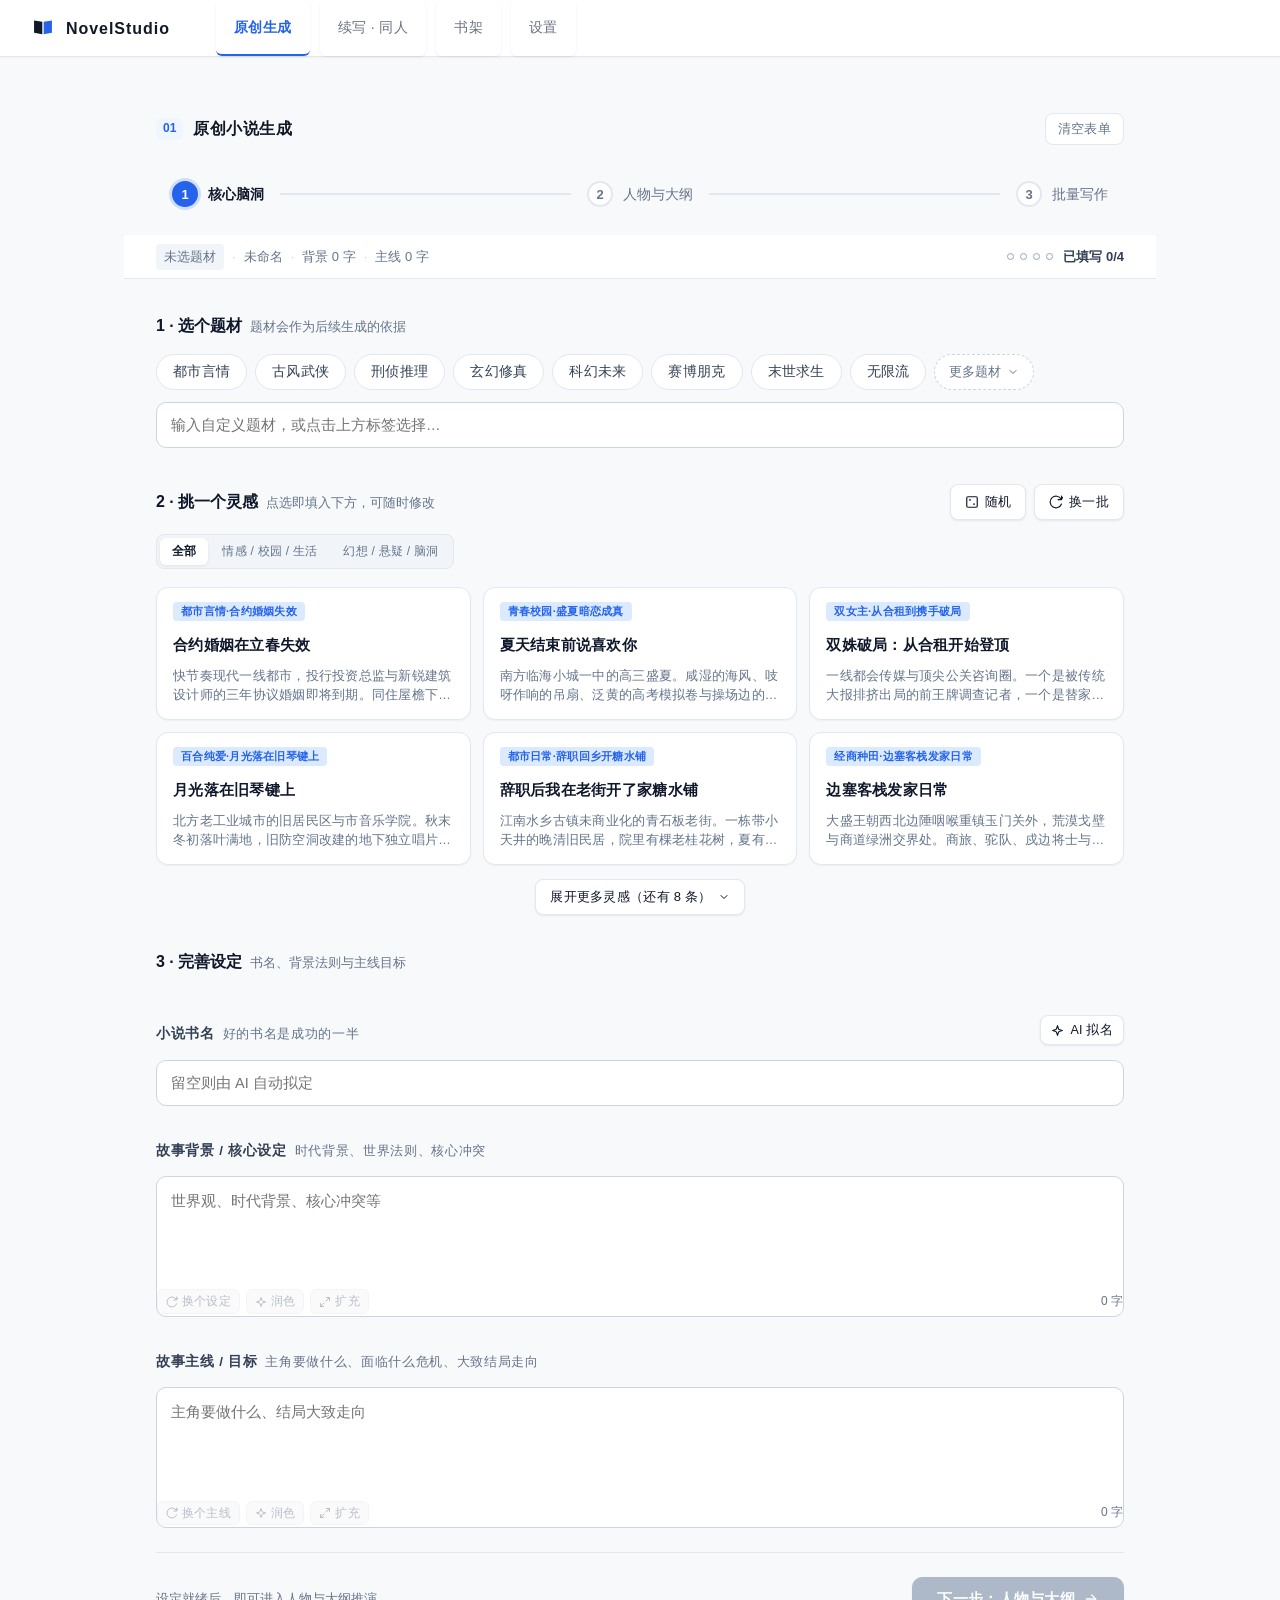
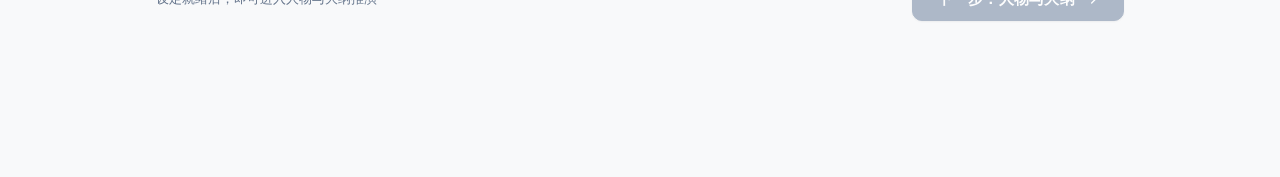
==== static/index.html @ f3fc25d0 "fix(studio): 修复大纲超额生成与重复章节缺陷，新增序号对齐、批量管理模式、相似度熔断与UI排版重构" ====
<!DOCTYPE html>
<html lang="zh-CN">
<head>
<meta charset="UTF-8">
<meta name="viewport" content="width=device-width, initial-scale=1.0, viewport-fit=cover">
<meta name="theme-color" content="#F7F7F8">
<title>NovelStudio</title>
<link rel="icon" type="image/svg+xml" href="/static/favicon.svg">
<link rel="icon" type="image/png" sizes="32x32" href="/static/favicon.png">  <link rel="stylesheet" href="/static/css/app.css">
  <link rel="stylesheet" href="/static/css/og_step1.css">
  <link rel="stylesheet" href="/static/css/og_step23.css">
</head>
<body>
<a class="skip-link" href="#main">跳到主内容</a>
<header>
  <div class="brand">
    <svg class="brand-mark" viewBox="0 0 32 32" width="22" height="22" aria-hidden="true" focusable="false">
      <path d="M3 5 L15 7 L15 25 L3 23 Z" fill="var(--ink)"/>
      <path d="M29 5 L17 7 L17 25 L29 23 Z" fill="var(--accent)"/>
    </svg>
    <h1>NovelStudio</h1>
  </div>
  <button class="nav active" data-view="original">原创生成</button>
  <button class="nav" data-view="continuation">续写 · 同人</button>
  <button class="nav" data-view="library">书架</button>
  <button class="nav" data-view="settings">设置</button>
</header>
<main id="main">

<!-- ================= 原创生成 ================= -->
<section class="view active" id="view-original">
  <div class="card og2-card-wrap">
    <div class="og2-header-row">
      <h2 style="margin:0"><span class="h2-folio">01</span>原创小说生成</h2>
      <button class="ghost mini-btn og2-clear-btn" id="btn_clear_og" type="button" title="清空本页所有输入">清空表单</button>
    </div>

    <!-- P2: 分步向导导航条 (Wizard Stepper) -->
    <div class="stepper-bar" id="og_stepper_bar">
      <div class="stepper-step active" data-step="1">
        <span class="step-num">1</span>
        <span class="step-title">核心脑洞</span>
      </div>
      <div class="stepper-line"></div>
      <div class="stepper-step" data-step="2">
        <span class="step-num">2</span>
        <span class="step-title">人物与大纲</span>
      </div>
      <div class="stepper-line"></div>
      <div class="stepper-step" data-step="3">
        <span class="step-num">3</span>
        <span class="step-title">批量写作</span>
      </div>
    </div>

    <!-- 步骤 1：核心脑洞 -->
    <div class="stepper-panel active" id="og_step_1">
      <!-- 1c-1: 作品卡摘要条与完成度 -->
      <div id="og2_summary_bar" class="og2-summary-bar" role="region" aria-label="作品卡摘要">
        <div class="og2-summary-inner">
          <div class="og2-summary-meta">
            <span id="og2_summary_genre" class="og2-summary-genre is-empty">未选题材</span>
            <span class="og2-summary-sep">·</span>
            <span id="og2_summary_title" class="og2-summary-title is-empty">未命名</span>
            <span class="og2-summary-sep">·</span>
            <span id="og2_summary_setting_wc" class="og2-summary-wc">背景 0 字</span>
            <span class="og2-summary-sep">·</span>
            <span id="og2_summary_storyline_wc" class="og2-summary-wc">主线 0 字</span>
          </div>
          <div class="og2-summary-progress" aria-label="完成度">
            <div class="og2-progress-dots" aria-hidden="true">
              <span id="og2_dot_genre" class="og2-dot" title="题材"></span>
              <span id="og2_dot_title" class="og2-dot" title="书名"></span>
              <span id="og2_dot_setting" class="og2-dot" title="背景设定"></span>
              <span id="og2_dot_storyline" class="og2-dot" title="故事主线"></span>
            </div>
            <span id="og2_summary_completion" class="og2-summary-count">已填写 0/4</span>
            <div id="og2_summary_announce" class="sr-only" aria-live="polite"></div>
          </div>
        </div>
      </div>

      <div class="onboarding-banner" id="og_no_provider_banner" style="display:none">
        <span class="banner-icon">
          <svg viewBox="0 0 24 24" width="18" height="18" aria-hidden="true" style="vertical-align:middle;"><path d="m21.73 18-8-14a2 2 0 0 0-3.48 0l-8 14A2 2 0 0 0 4 21h16a2 2 0 0 0 1.73-3Z" fill="none" stroke="currentColor" stroke-width="2" stroke-linecap="round" stroke-linejoin="round"></path><line x1="12" y1="9" x2="12" y2="13" stroke="currentColor" stroke-width="2" stroke-linecap="round"></line><circle cx="12" cy="17" r="1" fill="currentColor"></circle></svg>
        </span>
        <div class="banner-body">
          <b class="banner-title">尚未配置大模型 API Key</b>
          <span class="banner-desc">创作前请先配置模型（支持 DeepSeek / 通义千问 / Kimi / 本地 Ollama 等）。</span>
        </div>
        <button type="button" class="mini-btn banner-btn" id="og_go_settings_btn">前往设置 →</button>
      </div>

      <!-- 1 · 选个题材 -->
      <div class="og2-section">
        <div class="og2-section-head">
          <span class="og2-lbl">1 · 选个题材</span>
          <span class="og2-hint">题材会作为后续生成的依据</span>
        </div>
        <div class="genre-groups og2-genre-rack" id="og_genre_pills">
          <div class="og2-genre-primary">
            <button type="button" class="tag-pill og2-chip" data-genre="都市言情">都市言情</button>
            <button type="button" class="tag-pill og2-chip" data-genre="古风武侠">古风武侠</button>
            <button type="button" class="tag-pill og2-chip" data-genre="刑侦推理">刑侦推理</button>
            <button type="button" class="tag-pill og2-chip" data-genre="玄幻修真">玄幻修真</button>
            <button type="button" class="tag-pill og2-chip" data-genre="科幻未来">科幻未来</button>
            <button type="button" class="tag-pill og2-chip" data-genre="赛博朋克">赛博朋克</button>
            <button type="button" class="tag-pill og2-chip" data-genre="末世求生">末世求生</button>
            <button type="button" class="tag-pill og2-chip" data-genre="无限流">无限流</button>
            <details id="og2_genre_more_wrap" class="og2-more-genres-wrap">
              <summary class="og2-more-genres-btn" id="btn_toggle_more_genres">
                <span id="txt_more_genres">更多题材</span>
                <svg viewBox="0 0 24 24" width="12" height="12" aria-hidden="true"><path d="m6 9 6 6 6-6" fill="none" stroke="currentColor" stroke-width="2" stroke-linecap="round" stroke-linejoin="round"></path></svg>
              </summary>
              <div class="og2-genre-more" id="og2_genre_more">
                <button type="button" class="tag-pill og2-chip" data-genre="青春校园">青春校园</button>
                <button type="button" class="tag-pill og2-chip" data-genre="双女主/互助">双女主/互助</button>
                <button type="button" class="tag-pill og2-chip" data-genre="百合纯爱">百合纯爱</button>
                <button type="button" class="tag-pill og2-chip" data-genre="破镜重圆">破镜重圆</button>
                <button type="button" class="tag-pill og2-chip" data-genre="职场婚恋">职场婚恋</button>
                <button type="button" class="tag-pill og2-chip" data-genre="都市日常">都市日常</button>
                <button type="button" class="tag-pill og2-chip" data-genre="古代言情">古代言情</button>
                <button type="button" class="tag-pill og2-chip" data-genre="经商种田">经商种田</button>
                <button type="button" class="tag-pill og2-chip" data-genre="宫斗宅斗">宫斗宅斗</button>
                <button type="button" class="tag-pill og2-chip" data-genre="现实群像">现实群像</button>
                <button type="button" class="tag-pill og2-chip" data-genre="都市异能">都市异能</button>
                <button type="button" class="tag-pill og2-chip" data-genre="西幻领主">西幻领主</button>
                <button type="button" class="tag-pill og2-chip" data-genre="轻小说/日常">轻小说/日常</button>
              </div>
            </details>
          </div>
        </div>
        <div class="og2-field og2-genre-field">
          <input type="text" id="og_genre" placeholder="输入自定义题材，或点击上方标签选择…" autocomplete="off" value="">
        </div>
      </div>

      <!-- 2 · 挑一个灵感 -->
      <div class="trope-templates-wrap og2-section" id="og_trope_wrap">
        <div class="og2-trope-head">
          <div class="og2-trope-title-wrap">
            <span class="og2-lbl">2 · 挑一个灵感</span>
            <span class="og2-hint">点选即填入下方，可随时修改</span>
          </div>
          <div class="og2-trope-actions">
            <button type="button" class="btn og2-btn og2-btn-sec" id="btn_random_trope" title="随机选用一个灵感脑洞">
              <svg viewBox="0 0 24 24" width="14" height="14" aria-hidden="true"><rect width="18" height="18" x="3" y="3" rx="2" ry="2" fill="none" stroke="currentColor" stroke-width="2"></rect><circle cx="8.5" cy="8.5" r="1.5" fill="currentColor"></circle><circle cx="15.5" cy="15.5" r="1.5" fill="currentColor"></circle></svg>
              <span>随机</span>
            </button>
            <button type="button" class="btn og2-btn og2-btn-sec" id="btn_refresh_tropes" title="由 AI 实时生成一批新脑洞">
              <svg viewBox="0 0 24 24" width="14" height="14" aria-hidden="true"><path d="M21.5 2v6h-6M21.34 15.57a10 10 0 1 1-.57-8.38l5.67-5.67" fill="none" stroke="currentColor" stroke-width="2" stroke-linecap="round"></path></svg>
              <span>换一批</span>
            </button>
          </div>
        </div>
        <!-- 灵感分类紧凑分段控件 -->
        <div class="trope-cat-tabs og2-cat-tabs" id="og_trope_cat_tabs">
          <button type="button" class="trope-cat-tab active" data-cat="all">全部</button>
          <button type="button" class="trope-cat-tab" data-cat="female">情感 / 校园 / 生活</button>
          <button type="button" class="trope-cat-tab" data-cat="fantasy">幻想 / 悬疑 / 脑洞</button>
        </div>
        <div id="og2_genre_hint_bar" class="og2-genre-hint-bar" style="display:none;" role="status">题材已更改，点「换一批」获取新灵感</div>
        <div class="trope-pills og2-trope-grid is-collapsed" id="og_trope_pills"></div>
        <div class="og2-trope-expand-wrap" id="og2_trope_expand_wrap" style="display:none;">
          <button type="button" class="btn og2-btn og2-trope-expand-btn" id="btn_toggle_more_tropes" aria-expanded="false">
            <span id="txt_toggle_more_tropes">展开更多灵感</span>
            <svg viewBox="0 0 24 24" width="12" height="12" aria-hidden="true"><path d="m6 9 6 6 6-6" fill="none" stroke="currentColor" stroke-width="2" stroke-linecap="round" stroke-linejoin="round"></path></svg>
          </button>
        </div>
      </div>

      <!-- 3 · 完善设定 -->
      <div class="og2-section og2-inputs-group">
        <div class="og2-section-head">
          <span class="og2-lbl">3 · 完善设定</span>
          <span class="og2-hint">书名、背景法则与主线目标</span>
        </div>

        <div>
          <div class="og2-field-head">
            <label class="og2-sub-lbl" for="og_title">小说书名<span class="og2-hint">好的书名是成功的一半</span></label>
            <button type="button" class="btn og2-btn og2-btn-sm og2-btn-sec" id="btn_suggest_titles" title="根据当前题材与设定由 AI 推荐书名">
              <svg viewBox="0 0 24 24" width="13" height="13" aria-hidden="true"><path d="m12 3-1.9 5.8a2 2 0 0 1-1.3 1.3L3 12l5.8 1.9a2 2 0 0 1 1.3 1.3L12 21l1.9-5.8a2 2 0 0 1 1.3-1.3L21 12l-5.8-1.9a2 2 0 0 1-1.3-1.3z" fill="none" stroke="currentColor" stroke-width="2" stroke-linejoin="round"></path></svg>
              <span>AI 拟名</span>
            </button>
          </div>
          <div class="og2-field">
            <input type="text" id="og_title" placeholder="留空则由 AI 自动拟定" autocomplete="off">
          </div>
          <div id="og_title_candidates" style="display:none;margin-top:6px;">
            <div id="og_title_list" class="tag-pills"></div>
          </div>
        </div>

        <div>
          <div class="og2-field-head">
            <label class="og2-sub-lbl" for="og_setting">故事背景 / 核心设定<span class="og2-hint">时代背景、世界法则、核心冲突</span></label>
          </div>
          <div class="og2-field">
            <textarea id="og_setting" rows="3" placeholder="世界观、时代背景、核心冲突等"></textarea>
            <div class="og2-err-banner" id="og_setting_err" style="display:none;" role="alert">
              <svg viewBox="0 0 24 24" width="13" height="13" aria-hidden="true"><circle cx="12" cy="12" r="10" fill="none" stroke="currentColor" stroke-width="2"></circle><line x1="12" y1="8" x2="12" y2="12" stroke="currentColor" stroke-width="2" stroke-linecap="round"></line><circle cx="12" cy="16" r="1" fill="currentColor"></circle></svg>
              <span class="og2-err-text" id="og_setting_err_msg"></span>
              <button type="button" class="og2-err-close" id="btn_setting_err_close" title="关闭提示">×</button>
            </div>
            <div class="og2-field-footer" id="og_setting_footer">
              <div class="og2-toolbar" id="og_setting_toolbar">
                <button type="button" class="og2-toolbar-btn" id="btn_setting_regen" title="请先选择题材或填写书名" disabled>
                  <svg viewBox="0 0 24 24" width="12" height="12" aria-hidden="true"><path d="M21.5 2v6h-6M21.34 15.57a10 10 0 1 1-.57-8.38l5.67-5.67" fill="none" stroke="currentColor" stroke-width="2" stroke-linecap="round"></path></svg>
                  <span>换个设定</span>
                </button>
                <button type="button" class="og2-toolbar-btn" id="btn_setting_polish" title="请先写一点内容" disabled>
                  <svg viewBox="0 0 24 24" width="12" height="12" aria-hidden="true"><path d="m12 3-1.9 5.8a2 2 0 0 1-1.3 1.3L3 12l5.8 1.9a2 2 0 0 1 1.3 1.3L12 21l1.9-5.8a2 2 0 0 1 1.3-1.3L21 12l-5.8-1.9a2 2 0 0 1-1.3-1.3z" fill="none" stroke="currentColor" stroke-width="2" stroke-linejoin="round"></path></svg>
                  <span>润色</span>
                </button>
                <button type="button" class="og2-toolbar-btn" id="btn_setting_expand" title="请先写一点内容" disabled>
                  <svg viewBox="0 0 24 24" width="12" height="12" aria-hidden="true"><path d="M15 3h6v6M9 21H3v-6M21 3l-7 7M3 21l7-7" fill="none" stroke="currentColor" stroke-width="2" stroke-linecap="round" stroke-linejoin="round"></path></svg>
                  <span>扩充</span>
                </button>
                <button type="button" class="og2-toolbar-btn og2-cancel-btn" id="btn_setting_cancel" style="display:none;" title="取消生成">
                  <svg viewBox="0 0 24 24" width="12" height="12" aria-hidden="true"><line x1="18" y1="6" x2="6" y2="18" stroke="currentColor" stroke-width="2" stroke-linecap="round"></line><line x1="6" y1="6" x2="18" y2="18" stroke="currentColor" stroke-width="2" stroke-linecap="round"></line></svg>
                  <span>取消</span>
                </button>
              </div>
              <div class="og2-review-bar" id="og_setting_review_bar" style="display:none;">
                <div class="og2-seg-group" role="group" aria-label="版本切换">
                  <button type="button" class="og2-seg-btn" id="btn_setting_view_orig" aria-pressed="false">原版</button>
                  <button type="button" class="og2-seg-btn active" id="btn_setting_view_new" aria-pressed="true">新版</button>
                </div>
                <button type="button" class="og2-toolbar-btn og2-btn-accept" id="btn_setting_accept" title="保留当前版本">
                  <svg viewBox="0 0 24 24" width="12" height="12" aria-hidden="true"><polyline points="20 6 9 17 4 12" fill="none" stroke="currentColor" stroke-width="2" stroke-linecap="round" stroke-linejoin="round"></polyline></svg>
                  <span>保留此版</span>
                </button>
                <button type="button" class="og2-toolbar-btn og2-btn-revert" id="btn_setting_revert" title="放弃新版并撤回到原版">
                  <svg viewBox="0 0 24 24" width="12" height="12" aria-hidden="true"><path d="M3 12a9 9 0 1 0 9-9 9.75 9.75 0 0 0-6.74 2.74L3 8" fill="none" stroke="currentColor" stroke-width="2" stroke-linecap="round" stroke-linejoin="round"></path><path d="M3 3v5h5" fill="none" stroke="currentColor" stroke-width="2" stroke-linecap="round"></path></svg>
                  <span>撤回</span>
                </button>
              </div>
              <span class="og2-word-count" id="txt_setting_word_count">0 字</span>
            </div>
            <div id="og2_step1_next_inline_tip" class="og2-inline-tip" style="display:none;" role="alert">
              <svg viewBox="0 0 24 24" width="13" height="13" aria-hidden="true"><circle cx="12" cy="12" r="10" fill="none" stroke="currentColor" stroke-width="2"></circle><line x1="12" y1="8" x2="12" y2="12" stroke="currentColor" stroke-width="2" stroke-linecap="round"></line><circle cx="12" cy="16" r="1" fill="currentColor"></circle></svg>
              <span id="og2_step1_next_inline_tip_text">请至少填写题材、背景设定或书名中的一项</span>
            </div>
          </div>
        </div>

        <div>
          <div class="og2-field-head">
            <label class="og2-sub-lbl" for="og_storyline">故事主线 / 目标<span class="og2-hint">主角要做什么、面临什么危机、大致结局走向</span></label>
          </div>
          <div class="og2-field">
            <textarea id="og_storyline" rows="3" placeholder="主角要做什么、结局大致走向"></textarea>
            <div class="og2-err-banner" id="og_storyline_err" style="display:none;" role="alert">
              <svg viewBox="0 0 24 24" width="13" height="13" aria-hidden="true"><circle cx="12" cy="12" r="10" fill="none" stroke="currentColor" stroke-width="2"></circle><line x1="12" y1="8" x2="12" y2="12" stroke="currentColor" stroke-width="2" stroke-linecap="round"></line><circle cx="12" cy="16" r="1" fill="currentColor"></circle></svg>
              <span class="og2-err-text" id="og_storyline_err_msg"></span>
              <button type="button" class="og2-err-close" id="btn_storyline_err_close" title="关闭提示">×</button>
            </div>
            <div class="og2-field-footer" id="og_storyline_footer">
              <div class="og2-toolbar" id="og_storyline_toolbar">
                <button type="button" class="og2-toolbar-btn" id="btn_storyline_regen" title="请先选择题材或填写书名" disabled>
                  <svg viewBox="0 0 24 24" width="12" height="12" aria-hidden="true"><path d="M21.5 2v6h-6M21.34 15.57a10 10 0 1 1-.57-8.38l5.67-5.67" fill="none" stroke="currentColor" stroke-width="2" stroke-linecap="round"></path></svg>
                  <span>换个主线</span>
                </button>
                <button type="button" class="og2-toolbar-btn" id="btn_storyline_polish" title="请先写一点内容" disabled>
                  <svg viewBox="0 0 24 24" width="12" height="12" aria-hidden="true"><path d="m12 3-1.9 5.8a2 2 0 0 1-1.3 1.3L3 12l5.8 1.9a2 2 0 0 1 1.3 1.3L12 21l1.9-5.8a2 2 0 0 1 1.3-1.3L21 12l-5.8-1.9a2 2 0 0 1-1.3-1.3z" fill="none" stroke="currentColor" stroke-width="2" stroke-linejoin="round"></path></svg>
                  <span>润色</span>
                </button>
                <button type="button" class="og2-toolbar-btn" id="btn_storyline_expand" title="请先写一点内容" disabled>
                  <svg viewBox="0 0 24 24" width="12" height="12" aria-hidden="true"><path d="M15 3h6v6M9 21H3v-6M21 3l-7 7M3 21l7-7" fill="none" stroke="currentColor" stroke-width="2" stroke-linecap="round" stroke-linejoin="round"></path></svg>
                  <span>扩充</span>
                </button>
                <button type="button" class="og2-toolbar-btn og2-cancel-btn" id="btn_storyline_cancel" style="display:none;" title="取消生成">
                  <svg viewBox="0 0 24 24" width="12" height="12" aria-hidden="true"><line x1="18" y1="6" x2="6" y2="18" stroke="currentColor" stroke-width="2" stroke-linecap="round"></line><line x1="6" y1="6" x2="18" y2="18" stroke="currentColor" stroke-width="2" stroke-linecap="round"></line></svg>
                  <span>取消</span>
                </button>
              </div>
              <div class="og2-review-bar" id="og_storyline_review_bar" style="display:none;">
                <div class="og2-seg-group" role="group" aria-label="版本切换">
                  <button type="button" class="og2-seg-btn" id="btn_storyline_view_orig" aria-pressed="false">原版</button>
                  <button type="button" class="og2-seg-btn active" id="btn_storyline_view_new" aria-pressed="true">新版</button>
                </div>
                <button type="button" class="og2-toolbar-btn og2-btn-accept" id="btn_storyline_accept" title="保留当前版本">
                  <svg viewBox="0 0 24 24" width="12" height="12" aria-hidden="true"><polyline points="20 6 9 17 4 12" fill="none" stroke="currentColor" stroke-width="2" stroke-linecap="round" stroke-linejoin="round"></polyline></svg>
                  <span>保留此版</span>
                </button>
                <button type="button" class="og2-toolbar-btn og2-btn-revert" id="btn_storyline_revert" title="放弃新版并撤回到原版">
                  <svg viewBox="0 0 24 24" width="12" height="12" aria-hidden="true"><path d="M3 12a9 9 0 1 0 9-9 9.75 9.75 0 0 0-6.74 2.74L3 8" fill="none" stroke="currentColor" stroke-width="2" stroke-linecap="round" stroke-linejoin="round"></path><path d="M3 3v5h5" fill="none" stroke="currentColor" stroke-width="2" stroke-linecap="round"></path></svg>
                  <span>撤回</span>
                </button>
              </div>
              <span class="og2-word-count" id="txt_storyline_word_count">0 字</span>
            </div>
          </div>
        </div>
      </div>

      <div class="stepper-nav-row og2-nav-row">
        <span class="og2-nav-hint">设定就绪后，即可进入人物与大纲推演</span>
        <button type="button" class="primary og2-btn og2-btn-pri og2-btn-next" id="btn_step1_next">
          <span>下一步：人物与大纲</span>
          <svg viewBox="0 0 24 24" width="16" height="16" aria-hidden="true"><path d="M5 12h14" fill="none" stroke="currentColor" stroke-width="2" stroke-linecap="round"></path><path d="m13 6 6 6-6 6" fill="none" stroke="currentColor" stroke-width="2" stroke-linecap="round" stroke-linejoin="round"></path></svg>
        </button>
      </div>

      <!-- 1c-2: 撤销 Toast（单例） -->
      <div id="og2_undo_toast" class="og2-undo-toast" style="display:none;" role="alert" aria-live="polite">
        <span id="og2_undo_toast_msg" class="og2-undo-toast-msg">已应用灵感</span>
        <button type="button" id="btn_og2_undo" class="og2-undo-toast-btn">撤销</button>
        <button type="button" id="btn_og2_undo_close" class="og2-undo-toast-close" title="关闭提示">×</button>
      </div>
    </div>

    <!-- 步骤 2：人物与大纲 -->
    <!-- 步骤 2：人物与大纲 -->
    <div class="stepper-panel" id="og_step_2" style="display:none">
      <label for="og_characters">主要角色（每行一个）</label>
      <textarea id="og_characters" rows="3" placeholder="姓名：身份，性格，目标（每行一个角色）"></textarea>
      <div class="row">
        <div><label for="og_style">风格要求</label><input type="text" id="og_style" placeholder="如：轻松幽默 / 严肃沉重 / 古风文雅" autocomplete="off"></div>
        <div><label for="og_perspective">叙事视角</label>
          <select id="og_perspective">
            <option value="第三人称">第三人称</option>
            <option value="第一人称">第一人称</option>
            <option value="上帝视角">上帝视角</option>
          </select>
        </div>
      </div>

      <div class="stepper-actions-box" style="margin-top:14px;padding:12px 14px;background:var(--card-subtle, rgba(0,0,0,0.02));border:1px solid var(--line);border-radius:var(--radius);">
        <div style="display:flex;align-items:center;justify-content:space-between;flex-wrap:wrap;gap:8px;">
          <span style="font-weight:600;font-size:13px;">推演大纲与设定集</span>
          <button type="button" class="btn secondary mini-btn og3-btn og3-btn-sec" id="btn_outline">
            <svg viewBox="0 0 24 24" width="14" height="14" aria-hidden="true"><path d="m12 3-1.9 5.8a2 2 0 0 1-1.3 1.3L3 12l5.8 1.9a2 2 0 0 1 1.3 1.3L12 21l1.9-5.8a2 2 0 0 1 1.3-1.3L21 12l-5.8-1.9a2 2 0 0 1-1.3-1.3z" fill="none" stroke="currentColor" stroke-width="2" stroke-linejoin="round"></path></svg>
            <span>推演大纲与设定集</span>
          </button>
        </div>
        <span class="mini" id="og_status" role="status" aria-live="polite" style="margin-top:4px;display:block;"></span>
      </div>

      <div class="stepper-nav-row" style="margin-top:16px;display:flex;justify-content:space-between;">
        <button type="button" class="btn ghost og3-btn og3-btn-ghost" id="btn_step2_prev">
          <svg viewBox="0 0 24 24" width="14" height="14" aria-hidden="true"><path d="m15 18-6-6 6-6" fill="none" stroke="currentColor" stroke-width="2" stroke-linecap="round" stroke-linejoin="round"></path></svg>
          <span>上一步</span>
        </button>
        <button type="button" class="btn primary og3-btn og3-btn-pri" id="btn_step2_next">
          <span>下一步：批量写作配置</span>
          <svg viewBox="0 0 24 24" width="14" height="14" aria-hidden="true"><path d="m9 18 6-6-6-6" fill="none" stroke="currentColor" stroke-width="2" stroke-linecap="round" stroke-linejoin="round"></path></svg>
        </button>
      </div>
    </div>

    <!-- 步骤 3：批量写作配置 -->
    <div class="stepper-panel" id="og_step_3" style="display:none">
      <div class="model-select-row">
        <div style="flex:1">
          <label for="og_provider">创作模型</label>
          <select id="og_provider"><option value="">加载中…</option></select>
        </div>
        <button type="button" class="btn ghost og3-btn og3-btn-ghost og3-btn-sm" id="btn_manage_og" style="margin-bottom:2px">管理模型</button>
      </div>
      <div class="row">
        <div><label for="og_chapters">章节数</label><input type="number" id="og_chapters" value="10" min="1" max="100"></div>
        <div><label for="og_per_words">每章字数</label><input type="number" id="og_per_words" value="1500" min="200" step="100"></div>
      </div>
      <label for="og_extra">补充要求（可选）</label>
      <textarea id="og_extra" rows="2" placeholder="其他你想强调的内容，如结局方向、禁用元素等"></textarea>

      <div class="stepper-nav-row" style="margin-top:16px;display:flex;justify-content:space-between;align-items:center;flex-wrap:wrap;gap:10px;">
        <button type="button" class="btn ghost og3-btn og3-btn-ghost" id="btn_step3_prev">
          <svg viewBox="0 0 24 24" width="14" height="14" aria-hidden="true"><path d="m15 18-6-6 6-6" fill="none" stroke="currentColor" stroke-width="2" stroke-linecap="round" stroke-linejoin="round"></path></svg>
          <span>返回修改设定</span>
        </button>
        <div style="display:flex;gap:8px;">
          <button type="button" class="btn secondary og3-btn og3-btn-sec" id="btn_write" disabled>从已有大纲写作</button>
          <button type="button" class="btn primary og3-btn og3-btn-pri" id="btn_write_all">
            <svg viewBox="0 0 24 24" width="14" height="14" aria-hidden="true"><polygon points="13 2 3 14 12 14 11 22 21 10 12 10 13 2" fill="none" stroke="currentColor" stroke-width="2" stroke-linecap="round" stroke-linejoin="round"></polygon></svg>
            <span>开始全书生成</span>
          </button>
        </div>
      </div>
    </div>
  </div>

  <div class="card" id="og_bible_card" style="display:none">
    <div style="display:flex;align-items:center;justify-content:space-between;">
      <h2><span class="h2-folio">01</span>设定档案</h2>
      <button type="button" class="btn ghost mini-btn og3-btn og3-btn-ghost og3-btn-sm" id="btn_toggle_bible_raw">查看原始 JSON</button>
    </div>
    <div style="margin-top:12px">
      <label for="og_bible_setting">世界观与时代背景</label>
      <textarea id="og_bible_setting" rows="3" placeholder="时代背景、力量法则、地理势力格局…"></textarea>
    </div>
    <div style="margin-top:14px">
      <div style="display:flex;align-items:center;justify-content:space-between;margin-bottom:8px;">
        <label style="margin:0">主要角色档案</label>
        <button type="button" class="btn secondary mini-btn og3-btn og3-btn-sec og3-btn-sm" id="btn_add_bible_char">
          <svg viewBox="0 0 24 24" width="13" height="13" aria-hidden="true"><line x1="12" y1="5" x2="12" y2="19" stroke="currentColor" stroke-width="2" stroke-linecap="round"></line><line x1="5" y1="12" x2="19" y2="12" stroke="currentColor" stroke-width="2" stroke-linecap="round"></line></svg>
          <span>添加角色</span>
        </button>
      </div>
      <div id="og_bible_chars"></div>
    </div>
    <div class="row" style="margin-top:14px">
      <div>
        <label for="og_bible_conflict">核心冲突与主线</label>
        <input type="text" id="og_bible_conflict" placeholder="核心矛盾交锋与故事主线目标…" autocomplete="off">
      </div>
      <div>
        <label for="og_bible_tone">故事基调与文风</label>
        <input type="text" id="og_bible_tone" placeholder="叙事基调与语言特色…" autocomplete="off">
      </div>
    </div>
    <textarea id="og_bible_raw" rows="6" aria-label="世界观与设定档案原始数据" style="display:none;font-size:12px;margin-top:10px"></textarea>
  </div>

  <div class="card" id="og_outline_card" style="display:none">
    <h2>章节大纲</h2>
    <label for="og_logline_input">一句话梗概</label>
    <input type="text" id="og_logline_input" placeholder="本作的一句话梗概" autocomplete="off">
    <div id="og_outline_editor" style="margin-top:12px"></div>
    <div id="og_outline_add_wrap" style="margin:12px 0;display:flex;gap:10px;align-items:center;">
      <button type="button" class="btn secondary mini-btn og3-btn og3-btn-sec og3-btn-sm" id="btn_add_outline_ch">
        <svg viewBox="0 0 24 24" width="13" height="13" aria-hidden="true"><line x1="12" y1="5" x2="12" y2="19" stroke="currentColor" stroke-width="2" stroke-linecap="round"></line><line x1="5" y1="12" x2="19" y2="12" stroke="currentColor" stroke-width="2" stroke-linecap="round"></line></svg>
        <span>添加一章</span>
      </button>
      <span class="mini" style="color:var(--muted)">共 <strong id="og_ch_count">0</strong> 章</span>
    </div>
    <details style="margin-top:12px">
      <summary class="mini" style="cursor:pointer">查看原始 JSON（高级）</summary>
      <textarea id="og_outline_text" rows="8" aria-label="原始章节大纲 JSON" style="font-size:12px;margin-top:6px"></textarea>
    </details>
    <div class="actions">
      <button type="button" class="btn ghost og3-btn og3-btn-sec" id="btn_regenerate">重新生成大纲</button>
    </div>
  </div>

  <div class="card progress-wrap" id="og_progress_card">
    <div style="display:flex;align-items:center;justify-content:space-between">
      <h2 id="og_progress_title" style="margin:0">生成进度</h2>
      <span class="live-pill" id="og_live_badge" style="display:none"><span class="live-dot"></span> 实时创作中</span>
    </div>
    <div class="bar"><div id="og_progress_bar"></div></div>
    <div class="progress-text" role="status" aria-live="polite"><span id="og_progress_text">准备中…</span><span class="msg" id="og_progress_msg"></span></div>
    
    <!-- 实时流式文字打字机预览窗口 -->
    <div class="stream-preview-box" id="og_stream_wrap" style="display:none">
      <div class="stream-preview-head">
        <span class="stream-preview-ch" id="og_stream_ch">正文创作实时预览</span>
        <span class="stream-preview-words" id="og_stream_words"></span>
      </div>
      <pre class="stream-preview-body" id="og_stream_body"></pre>
    </div>

    <div class="actions">
      <button type="button" class="btn secondary og3-btn og3-btn-sec" id="og_cancel_job" style="display:none">取消任务</button>
      <button type="button" class="btn primary og3-btn og3-btn-pri" id="og_open_reader" style="display:none">打开阅读</button>
    </div>
  </div>
</section>

<!-- ================= 续写 / 同人 ================= -->
<section class="view" id="view-continuation">
  <div class="card">
    <h2><span class="h2-folio">02</span>续写 / 同人</h2>
    <!-- 快速选择书架已有书籍进行续写 -->
    <div class="existing-novel-bar" id="ct_existing_bar" style="margin-bottom: 14px; padding: 10px 14px; background: var(--card-subtle, rgba(0,0,0,0.02)); border: 1px solid var(--line); border-radius: var(--radius); display:flex; align-items:center; justify-content:space-between; flex-wrap:wrap; gap:8px;">
      <div style="display:flex; align-items:center; gap:8px;">
        <span style="font-size:13px; font-weight:600; color:var(--ink);">为已有书籍续写：</span>
        <select id="ct_existing_sel" style="max-width:240px; padding:5px 8px; font-size:12px;" aria-label="选择书架中的已有小说">
          <option value="">-- 选择书架中的小说 --</option>
        </select>
      </div>
      <div style="display:flex; gap:8px;">
        <button type="button" class="secondary mini-btn" id="ct_open_round_btn">⚡ 快捷续写弹窗</button>
        <button type="button" class="primary mini-btn" id="ct_open_variants_btn" style="background:var(--accent);">🎲 2 选 1 分支小样续写</button>
      </div>
    </div>
    <div class="onboarding-banner" id="ct_no_provider_banner" style="display:none">
      <span class="banner-icon">⚠️</span>
      <div class="banner-body">
        <b class="banner-title">尚未配置大模型 API Key</b>
        <span class="banner-desc">创作前请先配置模型（支持 DeepSeek / 通义千问 / Kimi / 本地 Ollama 等）。</span>
      </div>
      <button type="button" class="mini-btn banner-btn" id="ct_go_settings_btn">前往设置 →</button>
    </div>
    <div class="row" style="margin-bottom:8px">
      <div><label for="ct_source_title">原作书名</label><input type="text" id="ct_source_title" placeholder="如：三体 / 甄嬛传" autocomplete="off"></div>
      <div><label for="ct_source_author">原作作者（可选）</label><input type="text" id="ct_source_author" placeholder="如：刘慈欣" autocomplete="off"></div>
    </div>
    <label for="ct_source_intro">原作简介</label>
    <textarea id="ct_source_intro" rows="2" placeholder="一句话介绍原作背景"></textarea>
    <label for="ct_source_text">原作正文</label>
    <div class="file-row">
      <input type="file" id="ct_file" accept=".txt,.md,.markdown" aria-label="上传原作正文文件">
      
    </div>
    <textarea id="ct_source_text" rows="8" placeholder="粘贴原作正文（可只粘贴到你想续写的位置为止）"></textarea>
    <div class="row">
      <div>
        <label for="ct_start_para">续写起点</label>
        <input type="number" id="ct_start_para" value="0" min="0" title="0 = 从文末继续；>0 = 从第 N 段后继续">
        <div class="hint" id="ct_para_hint"></div>
      </div>
      <div><label for="ct_mode">续写方式</label>
        <select id="ct_mode">
          <option value="continuation">续写（延续原剧情）</option>
          <option value="fanfic">同人（按改写设定展开）</option>
        </select>
      </div>
    </div>
    <label for="ct_twist">改写设定（同人模式填写，续写模式可留空）</label>
    <textarea id="ct_twist" rows="2" placeholder="如：主角身份对调 / 结局改写 / if 线：如果当年没有分开…"></textarea>
    <div class="row">
      <div><label for="ct_chapters">续写章节数</label><input type="number" id="ct_chapters" value="1" min="1" max="50"></div>
      <div><label for="ct_per_words">每章字数</label><input type="number" id="ct_per_words" value="3000" min="200" step="100"></div>
    </div>
    <label for="ct_extra">补充要求（可选）</label>
    <textarea id="ct_extra" rows="2" placeholder="对续写的具体要求，如让某个角色出场、解开某个伏笔等"></textarea>
    <div class="model-select-row">
      <div style="flex:1">
        <label for="ct_provider">创作模型</label>
        <select id="ct_provider"><option value="">加载中…</option></select>
      </div>
      <button class="ghost" id="btn_manage_ct" style="margin-bottom:2px">管理模型</button>
    </div>
    <div class="variants-toggle-row" style="margin: 12px 0 6px; display:flex; align-items:center; gap:8px;">
      <label style="margin:0; display:flex; align-items:center; gap:6px; cursor:pointer; font-size:13px; font-weight:500;">
        <input type="checkbox" id="ct_use_variants" style="width:auto; margin:0;">
        🎲 先生成 2 种开局小样供选择（2选1择优继续，适合半自动导演精修）
      </label>
    </div>
    <!-- 2 选 1 候选小样展示卡片 -->
    <div class="variants-picker-wrap" id="ct_variants_wrap" style="display:none;">
      <div class="variants-picker-head">
        <span class="variants-title">剧情走向小样 (2 选 1)</span>
        <button type="button" class="ghost mini-btn" id="ct_variants_retry_btn">↺ 换一批小样</button>
      </div>
      <div class="variants-cards-grid" id="ct_variants_cards"></div>
    </div>
    <div class="actions">
      <button id="btn_analyze">1 通读全书</button>
      <button class="secondary" id="btn_continue" disabled>2 直接续写</button>
      <button type="button" class="secondary" id="btn_continue_variants" style="border-color:var(--accent); color:var(--accent); font-weight:600;" disabled>🎲 2 选 1 分支小样续写</button>
      <span class="mini" id="ct_status" role="status" aria-live="polite"></span>
    </div>
    <div class="progress-wrap" id="ct_analyze_progress" style="display:none">
      <div class="bar"><div id="ct_analyze_bar"></div></div>
      <div class="progress-text" role="status" aria-live="polite" id="ct_analyze_text">准备中…</div>
      <div class="actions"><button class="secondary" id="ct_analyze_cancel" style="display:none">取消分析</button></div>
    </div>
  </div>

  <div class="card" id="ct_style_card" style="display:none">
    <h2>创作档案</h2>
    <div id="ct_style_summary"></div>
    <details>
      <summary class="mini" style="cursor:pointer">查看原始 JSON</summary>
      <pre class="style-box" id="ct_style_box"></pre>
    </details>
    <div class="actions"><button class="ghost" id="btn_reanalyze">重新通读分析</button></div>
  </div>

  <div class="card" id="ct_bible_card" style="display:none">
    <div style="display:flex;align-items:center;justify-content:space-between;">
      <h2><span class="h2-folio">02</span>续写设定档案</h2>
      <button type="button" class="ghost mini-btn" id="btn_toggle_ct_bible_raw">查看原始 JSON</button>
    </div>
    <div style="margin-top:12px">
      <label for="ct_bible_setting">世界观与背景设定</label>
      <textarea id="ct_bible_setting" rows="3" placeholder="时代背景、当前局势、力量法则…"></textarea>
    </div>
    <div style="margin-top:14px">
      <div style="display:flex;align-items:center;justify-content:space-between;margin-bottom:8px;">
        <label style="margin:0">主要角色档案</label>
        <button type="button" class="secondary mini-btn" id="btn_add_ct_bible_char">+ 添加角色</button>
      </div>
      <div id="ct_bible_chars"></div>
    </div>
    <div class="row" style="margin-top:14px">
      <div>
        <label for="ct_bible_conflict">续写主线与矛盾发展</label>
        <input type="text" id="ct_bible_conflict" placeholder="主线目标与矛盾交锋…" autocomplete="off">
      </div>
      <div>
        <label for="ct_bible_tone">文风与叙事基调</label>
        <input type="text" id="ct_bible_tone" placeholder="仿原书叙事风格与基调…" autocomplete="off">
      </div>
    </div>
    <textarea id="ct_bible_raw" rows="6" aria-label="续写设定档案原始数据" style="display:none;font-size:12px;margin-top:10px"></textarea>
  </div>

  <div class="card progress-wrap" id="ct_progress_card">
    <div style="display:flex;align-items:center;justify-content:space-between">
      <h2 id="ct_progress_title" style="margin:0">续写进度</h2>
      <span class="live-pill" id="ct_live_badge" style="display:none"><span class="live-dot"></span> 实时创作中</span>
    </div>
    <div class="bar"><div id="ct_progress_bar"></div></div>
    <div class="progress-text" role="status" aria-live="polite"><span id="ct_progress_text">准备中…</span><span class="msg" id="ct_progress_msg"></span></div>
    
    <!-- 实时流式文字打字机预览窗口 -->
    <div class="stream-preview-box" id="ct_stream_wrap" style="display:none">
      <div class="stream-preview-head">
        <span class="stream-preview-ch" id="ct_stream_ch">正文创作实时预览</span>
        <span class="stream-preview-words" id="ct_stream_words"></span>
      </div>
      <pre class="stream-preview-body" id="ct_stream_body"></pre>
    </div>

    <div class="actions">
      <button class="secondary" id="ct_cancel_job" style="display:none">取消任务</button>
      <button class="secondary" id="ct_open_reader" style="display:none">打开阅读</button>
    </div>
  </div>
</section>
<section class="view" id="view-library">
  <div class="card">
    <div class="lib-toolbar">
      <div class="lib-toolbar-primary">
        <h2 style="margin:0"><span class="h2-folio">03</span>我的书架</h2>
        <div class="lib-search-wrap">
          <input type="search" id="lib_search_input" aria-label="搜索书名、题材或模型" placeholder="🔍 搜索书名、题材或模型…" autocomplete="off">
        </div>
      </div>
      <div class="lib-toolbar-secondary">
        <div class="lib-filter-tabs" id="lib_filter_tabs">
          <button type="button" class="lib-filter-tab active" data-filter="all">全部</button>
          <button type="button" class="lib-filter-tab" data-filter="original">原创</button>
          <button type="button" class="lib-filter-tab" data-filter="continuation">续写</button>
          <button type="button" class="lib-filter-tab" data-filter="fanfic">同人</button>
        </div>
        <div class="lib-view-toggle">
          <button type="button" class="ghost mini-btn active" id="lib_view_grid_btn" title="封面卡片视图">⊞ 卡片</button>
          <button type="button" class="ghost mini-btn" id="lib_view_table_btn" title="列表表格视图">☰ 列表</button>
        </div>
        <button type="button" class="primary mini-btn" id="lib_import_btn" title="导入外部 TXT 小说并智能分章">📥 导入 TXT</button>
        <button class="ghost mini-btn" id="lib_refresh_btn" title="刷新书架">刷新</button>
        <button class="ghost mini-btn" id="lib_trash_toggle_btn" title="查看回收站">
          回收站 <span class="badge" id="lib_trash_badge" style="display:none">0</span>
        </button>
      </div>
    </div>

    <!-- P1: 封面卡片网格视图 -->
    <div class="lib-grid" id="lib_grid">
      <div class="lib-loading-hint">正在加载书架…</div>
    </div>

    <!-- 列表表格视图 (可切换) -->
    <div class="table-scroll" id="lib_table_wrap" style="display:none;">
    <table id="lib_table">
      <thead><tr><th class="folio"></th><th>书名</th><th>类型</th><th>章节</th><th>字数</th><th>状态</th><th>模型</th><th>更新时间</th><th>操作</th></tr></thead>
      <tbody id="lib_tbody"><tr><td colspan="9" class="mini">加载中…</td></tr></tbody>
    </table>
    </div>
  </div>

  <div class="card" id="lib_trash_card" style="display:none;margin-top:16px;">
    <div style="display:flex;align-items:center;justify-content:space-between;margin-bottom:10px;">
      <h3 style="margin:0;font-size:15px;font-weight:600">回收站 <span class="hint">被删除的书籍暂存在此，可一键恢复或彻底删除</span></h3>
      <button class="ghost mini-btn" id="lib_trash_close_btn" aria-label="收起回收站">收起</button>
    </div>
    <div id="lib_trash_list"><p class="mini">加载中…</p></div>
  </div>

  <div class="card" id="private_card">
    <h2><span class="h2-folio">04</span>隐私书架 <span class="hint" style="margin-left:auto">需密码解锁；解锁前不显示书名与正文</span></h2>
    <div id="pv_locked">
      <div class="lock-row">
        <input type="password" id="pv_password" aria-label="隐私密码" placeholder="输入隐私密码…" autocomplete="current-password" spellcheck="false">
        <button id="pv_unlock">解锁</button>
        <span class="mini" id="pv_status" role="status" aria-live="polite"></span>
      </div>
      <p class="hint" id="pv_hint">读取中…</p>
    </div>
    <div id="pv_list_wrap" style="display:none">
      <div class="actions" style="margin-top:0">
        <button class="ghost" id="pv_lock">锁定</button>
        <span class="mini" id="pv_count"></span>
      </div>
      <div class="table-scroll">
        <table id="pv_table">
          <thead><tr><th class="folio"></th><th>书名</th><th>类型</th><th>章节</th><th>字数</th><th>状态</th><th>更新时间</th><th></th></tr></thead>
          <tbody id="pv_tbody"></tbody>
        </table>
      </div>
    </div>
  </div>
</section>

<!-- ================= 阅读器 ================= -->
<section class="view" id="view-reader">
  <div class="reader-surface">
    <!-- 顶栏：自适应现代沉浸导航条 -->
    <div class="rd-bar" id="rd_topbar">
      <div class="rd-bar-left">
        <button class="rd-icon" id="rd_back" title="返回书架" aria-label="返回书架">←</button>
        <div class="rd-btitle">
          <div class="rd-btitle-row">
            <b id="rd_title"></b>
            <button class="rd-btn ghost mini-btn rd-rename-btn-compact" id="rd_rename_btn" title="修改书名" aria-label="修改书名">✏️</button>
          </div>
          <span id="rd_top_sub"></span>
        </div>
        <div class="rd-meta-pill" id="rd_meta_pill">
          <span class="tag" id="rd_type"></span>
          <span class="status" id="rd_status"></span>
          <span class="mini" id="rd_words"></span>
        </div>
      </div>
      <div class="rd-bar-center" id="rd_desktop_nav">
        <button class="rd-btn" id="rd_prev_d" title="上一章 (←/J)">上一章</button>
        <select id="rd_chapter_sel" aria-label="选择章节"></select>
        <button class="rd-btn" id="rd_next_d" title="下一章 (→/K)">下一章</button>
      </div>
      <div class="rd-bar-right">
        <div class="rd-desktop-actions" id="rd_desktop_actions">
          <button class="rd-btn rd-btn-primary" id="rd_continue">⚡ 快速续写</button>
          <button class="rd-btn secondary" id="rd_resume" style="display:none">继续生成</button>
          <button class="rd-btn ghost" id="rd_edit_btn" title="切换编辑/阅读模式 (快捷键 E)">✏️ 编辑本章</button>
          <button class="rd-btn ghost" id="rd_history_btn" title="章节版本历史与快照 (快捷键 H)">📜 版本历史</button>
          <button class="rd-btn ghost" id="rd_search_replace_btn" title="全书查找与替换 (Ctrl+F)">🔍 全书替换</button>
          <button class="rd-btn ghost" id="rd_shortcuts_btn" title="快捷键速查">⌨️ 快捷键</button>
          <button class="rd-btn ghost" id="rd_export_txt" title="导出 TXT">TXT</button>
          <button class="rd-btn ghost" id="rd_export_md" title="导出 Markdown">MD</button>
          <button class="rd-btn ghost" id="rd_export_epub" title="导出 EPUB 标准电子书">EPUB</button>
        </div>
        <button class="rd-icon" id="rd_toc_toggle" title="目录与大纲（Ctrl+B）" aria-label="目录与大纲">☰</button>
        <button class="rd-icon active" id="rd_assistant_toggle" title="AI 创作助理与设定集（Ctrl+J）" aria-label="AI 创作助理">🤖</button>
        <button class="rd-icon" id="rd_settings_toggle" title="阅读设置" aria-label="阅读设置">Aa</button>
        <button class="rd-icon" id="rd_more_toggle" title="更多操作" aria-label="更多">⋯</button>
      </div>
    </div>
    <div class="reader-progress"><div id="rd_progress_fill"></div></div>

    <div class="rd-body" id="rd_studio_body">
      <!-- 左栏：目录与大纲备忘 -->
      <aside class="toc-panel collapsed" id="rd_toc" aria-label="目录与大纲">
        <div class="toc-head-tabs">
          <button type="button" class="toc-tab-btn active" id="rd_toc_tab_dirs">章节目录</button>
          <button type="button" class="toc-tab-btn" id="rd_toc_tab_outline">大纲备忘</button>
          <button type="button" class="ghost mini-btn" id="rd_toc_close" title="收起目录" aria-label="收起目录侧栏">✕</button>
        </div>
        <div class="toc-tab-panel active" id="rd_toc_panel_dirs">
          <div class="toc-head">
            <div class="toc-head-search">
              <input id="rd_toc_filter" aria-label="过滤章节" placeholder="过滤章节标题… (Enter 搜正文)" autocomplete="off">
              <button type="button" class="ghost mini-btn" id="rd_toc_search" title="全书搜索正文" aria-label="搜索全书正文">搜索</button>
            </div>
            <div class="toc-head-actions">
              <button type="button" class="ghost mini-btn" id="rd_toc_add_ch_btn" title="在文末添加新章节" aria-label="添加新章节">+ 加章</button>
              <button type="button" class="ghost mini-btn" id="rd_toc_add_vol_btn" title="新建分卷" aria-label="新建分卷">+ 分卷</button>
              <button type="button" class="ghost mini-btn" id="rd_toc_realign_btn" title="一键对齐全书章节序号（消除跳号与重复）" aria-label="对齐章节序号">🔢 序号</button>
              <button type="button" class="ghost mini-btn" id="rd_toc_batch_btn" title="批量选择与管理章节" aria-label="批量管理">☑️ 批量</button>
            </div>
          </div>
          <div class="toc-list" id="rd_toc_list"></div>
          <div class="toc-batch-bar" id="rd_toc_batch_bar" style="display:none;">
            <div class="toc-batch-info">已选 <strong id="rd_toc_batch_count">0</strong> 章</div>
            <div class="toc-batch-actions">
              <button type="button" class="ghost mini-btn" id="rd_toc_batch_all">全选</button>
              <button type="button" class="ghost mini-btn" id="rd_toc_batch_inv">反选</button>
              <button type="button" class="danger mini-btn" id="rd_toc_batch_del">🗑️ 批量删除</button>
              <button type="button" class="ghost mini-btn" id="rd_toc_batch_exit">退出</button>
            </div>
          </div>
        </div>
        <div class="toc-tab-panel" id="rd_toc_panel_outline" style="display:none;">
          <div class="rd-outline-memo" id="rd_outline_memo_content">
            <div class="memo-empty">加载大纲中…</div>
          </div>
        </div>
      </aside>

      <!-- 中栏：沉浸式编辑器与阅读区 -->
      <div class="rd-main" id="rd_main">
        <div class="rd-editor-statusbar" id="rd_editor_statusbar">
          <div class="rd-editor-status-left">
            <span class="rd-status-indicator" id="rd_save_status" role="status" aria-live="polite">💾 就绪</span>
          </div>
          <div class="rd-editor-status-right">
            <span class="mini" id="rd_words_count">0 字</span>
            <span class="mini" id="rd_hotkey_hint" style="color:var(--muted);margin-left:8px;">Ctrl+S 保存 · Ctrl+Enter 续写</span>
          </div>
        </div>
        <div id="rd_toolbar" style="display:none"></div>
        <div class="chapter-content" id="rd_content"></div>
      </div>

      <!-- 右栏：常驻 AI 创作助理与设定集工作台 -->
      <aside class="rd-assistant-panel" id="rd_assistant" aria-label="AI创作助理与设定集">
        <div class="rd-ast-head">
          <div class="rd-ast-tabs">
            <button type="button" class="rd-ast-tab active" data-panel="bible" id="rd_ast_tab_bible">设定档案</button>
            <button type="button" class="rd-ast-tab" data-panel="continue" id="rd_ast_tab_continue">AI 续写</button>
            <button type="button" class="rd-ast-tab" data-panel="search" id="rd_ast_tab_search">全局替换</button>
          </div>
          <button type="button" class="ghost mini-btn" id="rd_ast_close" title="收起助理栏" aria-label="收起创作助理栏">✕</button>
        </div>
        <div class="rd-ast-body">
          <!-- Tab 1: 设定档案 (Story Bible) -->
          <div class="rd-ast-panel active" id="rd_ast_panel_bible">
            <div class="rd-ast-section">
              <div style="display:flex;align-items:center;justify-content:space-between;margin-bottom:4px;">
                <label style="margin:0;font-size:12px;font-weight:600">世界观与背景</label>
                <button type="button" class="ghost mini-btn" id="btn_save_ast_bible">💾 保存设定</button>
              </div>
              <textarea id="ast_bible_setting" aria-label="世界观与背景设定" rows="3" placeholder="世界观、时代背景、法则体系…" class="mini-textarea"></textarea>
            </div>
            <div class="rd-ast-section" style="margin-top:10px;">
              <div style="display:flex;align-items:center;justify-content:space-between;margin-bottom:4px;">
                <label style="margin:0;font-size:12px;font-weight:600">主要人物卡片</label>
                <button type="button" class="secondary mini-btn" id="btn_add_ast_char">+ 加角色</button>
              </div>
              <div id="ast_bible_chars" class="ast-chars-list"></div>
            </div>
            <div class="rd-ast-section" style="margin-top:10px;">
              <label style="font-size:12px;font-weight:600">主线冲突</label>
              <input type="text" id="ast_bible_conflict" aria-label="主线冲突" placeholder="核心矛盾交锋与目标…" class="mini-input" autocomplete="off">
            </div>
            <div class="rd-ast-section" style="margin-top:8px;">
              <label style="font-size:12px;font-weight:600">故事基调</label>
              <input type="text" id="ast_bible_tone" aria-label="故事基调与文风" placeholder="叙事基调与语言特色…" class="mini-input" autocomplete="off">
            </div>
          </div>

          <!-- Tab 2: AI 续写推演 -->
          <div class="rd-ast-panel" id="rd_ast_panel_continue" style="display:none">
            <div class="rd-ast-section">
              <label style="font-size:12px;font-weight:600">续写剧情指示</label>
              <textarea id="ast_ct_instruction" aria-label="续写剧情指示" rows="3" placeholder="如：让主角发现某处线索 / 剧情反转 / 引入新势力…" class="mini-textarea"></textarea>
            </div>
            <div class="row" style="margin-top:8px">
              <div><label style="font-size:11px">续写章节数</label><input type="number" id="ast_ct_chapters" aria-label="续写章节数" value="1" min="1" max="20" class="mini-input"></div>
              <div><label style="font-size:11px">每章字数</label><input type="number" id="ast_ct_per_words" aria-label="每章字数" value="2000" min="200" step="100" class="mini-input"></div>
            </div>
            <div class="rd-ast-section" style="margin-top:8px">
              <label style="font-size:11px">创作模型</label>
              <select id="ast_ct_provider" aria-label="创作模型" class="mini-input"></select>
            </div>
            <div class="rd-ast-actions" style="margin-top:12px;display:flex;flex-direction:column;gap:6px;">
              <button type="button" class="primary" id="btn_ast_start_continue">⚡ 立即开始续写 (Ctrl+Enter)</button>
              <button type="button" class="secondary" id="btn_ast_trigger_variants">🎲 2 选 1 分支小样</button>
            </div>
            <!-- 2 选 1 分支小样卡片区域 -->
            <div id="ast_variants_box" style="display:none;margin-top:10px;">
              <div style="display:flex;justify-content:space-between;align-items:center;margin-bottom:6px;">
                <span style="font-size:12px;font-weight:600">剧情走向小样 (2 选 1)</span>
                <button type="button" class="ghost mini-btn" id="btn_ast_variants_retry">↺ 换一批</button>
              </div>
              <div id="ast_variants_cards" class="variants-cards-grid"></div>
            </div>
            <!-- 实时打字机窗口 -->
            <div class="stream-preview-box" id="ast_stream_wrap" style="display:none;margin-top:10px;">
              <div class="stream-preview-head">
                <span class="stream-preview-ch" id="ast_stream_ch">续写进行中…</span>
                <span class="stream-preview-words" id="ast_stream_words"></span>
              </div>
              <pre class="stream-preview-body" id="ast_stream_body" style="max-height:180px;"></pre>
            </div>
          </div>

          <!-- Tab 3: 全局查找与替换 -->
          <div class="rd-ast-panel" id="rd_ast_panel_search" style="display:none">
            <div class="rd-ast-section">
              <label style="font-size:12px;font-weight:600">查找内容</label>
              <input type="text" id="sr_find_input" aria-label="查找内容" placeholder="输入要查找的词句…" class="mini-input" autocomplete="off">
            </div>
            <div class="rd-ast-section" style="margin-top:8px">
              <label style="font-size:12px;font-weight:600">替换为</label>
              <input type="text" id="sr_replace_input" aria-label="替换为" placeholder="输入替换后的文本…" class="mini-input" autocomplete="off">
            </div>
            <div style="display:flex;align-items:center;gap:12px;margin:8px 0;">
              <label style="font-size:11px;display:flex;align-items:center;gap:4px;cursor:pointer;"><input type="checkbox" id="sr_case_sensitive" style="width:auto;margin:0"> 区分大小写</label>
              <label style="font-size:11px;display:flex;align-items:center;gap:4px;cursor:pointer;"><input type="checkbox" id="sr_regex" style="width:auto;margin:0"> 正则匹配</label>
            </div>
            <div style="display:flex;gap:6px;margin-top:8px;">
              <button type="button" class="secondary mini-btn" id="sr_preview_btn" style="flex:1">🔍 预览匹配</button>
              <button type="button" class="primary mini-btn" id="sr_execute_btn" style="flex:1">⚡ 全书替换</button>
            </div>
            <div id="sr_status" role="status" aria-live="polite" style="font-size:12px;color:var(--muted);margin-top:6px;"></div>
            <div id="sr_results_list" class="sr-results-list" style="margin-top:8px;max-height:300px;overflow-y:auto;"></div>
          </div>
        </div>
      </aside>
    </div>

    <!-- 底栏（手机）：上一章 / 位置 / 下一章 -->
    <nav class="rd-foot" id="rd_bottombar">
      <button class="rd-btn" id="rd_prev">上一章</button>
      <span class="rd-pos" id="rd_pos">—</span>
      <button class="rd-btn" id="rd_next">下一章</button>
    </nav>
  </div>

  <div class="rd-mask" id="rd_mask"></div>

  <!-- 阅读设置 -->
  <div class="rd-sheet" id="rd_settings" role="dialog" aria-label="阅读设置">
    <div class="rd-sheet-head">
      <h4>阅读设置</h4>
      <button class="ghost" data-rd-close="rd_settings">完成</button>
    </div>
    <div class="rd-sec">
      <div class="rd-row">
        <span class="rd-label">字号</span>
        <button class="rd-btn" id="rd_font_minus" aria-label="减小字号">A−</button>
        <input type="range" id="rd_font_range" min="13" max="26" step="1" aria-label="字号">
        <button class="rd-btn" id="rd_font_plus" aria-label="增大字号">A+</button>
        <span class="rd-val" id="rd_font_val">17</span>
      </div>
      <div class="rd-row">
        <span class="rd-label">行距</span>
        <input type="range" id="rd_lh_range" min="1.4" max="2.4" step="0.05" aria-label="行距">
        <span class="rd-val" id="rd_lh_val">1.9</span>
      </div>
      <div class="rd-row">
        <span class="rd-label">段距</span>
        <input type="range" id="rd_gap_range" min="0.3" max="1.8" step="0.05" aria-label="段距">
        <span class="rd-val" id="rd_gap_val">0.85</span>
      </div>
      <div class="rd-row">
        <span class="rd-label">页宽</span>
        <input type="range" id="rd_measure_range" min="26" max="52" step="1" aria-label="页宽">
        <span class="rd-val" id="rd_measure_val">38</span>
      </div>
    </div>
    <div class="rd-sec">
      <div class="rd-row">
        <span class="rd-label">字体</span>
        <div class="rd-chips">
          <button class="rd-btn" data-rd-font="sans">黑体</button>
          <button class="rd-btn" data-rd-font="serif">宋体</button>
        </div>
      </div>
      <div class="rd-row">
        <span class="rd-label">首行</span>
        <div class="rd-chips">
          <button class="rd-btn" data-rd-indent="1">缩进</button>
          <button class="rd-btn" data-rd-indent="0">顶格</button>
        </div>
      </div>
      <div class="rd-row">
        <span class="rd-label">主题</span>
        <div class="rd-chips">
          <button class="rd-swatch" data-rd-theme-btn="paper" title="纸白">纸</button>
          <button class="rd-swatch" data-rd-theme-btn="sepia" title="羊皮">羊</button>
          <button class="rd-swatch" data-rd-theme-btn="green" title="护眼">绿</button>
          <button class="rd-swatch" data-rd-theme-btn="night" title="夜间">夜</button>
          <button class="rd-swatch" data-rd-theme-btn="black" title="纯黑">黑</button>
        </div>
      </div>
    </div>
    <div class="rd-sec">
      <div class="rd-chips">
        <button class="rd-btn" id="rd_immersive_btn">沉浸阅读</button>
        <button class="rd-btn" id="rd_fullscreen_btn">全屏</button>
        <button class="rd-btn" id="rd_reset_btn">恢复默认</button>
      </div>
      <p class="hint">手机上点<b>左侧</b>翻上一章、点<b>右侧</b>翻下一章、点<b>中间</b>收起/显示工具栏；左右滑动也能翻章。桌面：← → 翻章，空格翻页，T 目录，Esc 退出沉浸。</p>
    </div>
  </div>

  <!-- 更多（书籍信息与章节操作） -->
  <div class="rd-sheet" id="rd_more" role="dialog" aria-label="书籍信息与操作">
    <div class="rd-sheet-head">
      <h4>书籍</h4>
      <button class="ghost" data-rd-close="rd_more">关闭</button>
    </div>
    <p class="mini" id="rd_meta"></p>
    <div class="rd-sec">
      <div class="rd-row">
        <span class="rd-label">章节</span>
        <select id="rd_chapter_sel_m" aria-label="选择章节" style="flex:1"></select>
      </div>
    </div>
    <div class="rd-sec">
      <div class="rd-chips">
        <button class="rd-btn" id="rd_edit_m">✏️ 编辑本章</button>
        <button class="rd-btn" id="rd_continue_m">继续续写</button>
        <button class="rd-btn" id="rd_resume_m" style="display:none">从断点继续生成</button>
        <button class="rd-btn" id="rd_bible_btn_m">设定集档案</button>
        <button class="rd-btn" id="rd_rename_btn_m">修改书名</button>
        <button class="rd-btn" id="rd_export_txt_m">导出 TXT</button>
        <button class="rd-btn" id="rd_export_md_m">导出 MD</button>
        <button class="rd-btn" id="rd_export_epub_m">导出 EPUB 电子书</button>
        <button class="rd-btn" id="rd_rewrite_m">重写本章</button>
        <button class="rd-btn danger" id="rd_del_chapter_m">删除本章</button>
      </div>
      <p class="mini" id="rd_chapter_tip" style="margin-top:8px"></p>
    </div>
    <div class="rd-sec">
      <details id="rd_profile" style="display:none">
        <summary style="cursor:pointer;font-weight:600;letter-spacing:.04em">创作档案（本书的分析总结，通读 / 续写时生成）</summary>
        <div id="rd_profile_body" style="margin-top:10px"></div>
      </details>
    </div>
  </div>

  <!-- P1: 划词 AI 辅助气泡浮动工具条 -->
  <div class="rd-selection-toolbar" id="rd_selection_toolbar" style="display:none">
    <button type="button" class="rd-sel-btn" data-act="expand" title="为该片段扩充五感细节与环境氛围">🔍 扩写细节</button>
    <button type="button" class="rd-sel-btn" data-act="style" title="转换文风语调（古风/幽默/紧张/唯美）">🎨 换文风</button>
    <button type="button" class="rd-sel-btn" data-act="concise" title="剔除赘述套话，加快节奏">✂️ 精简</button>
    <button type="button" class="rd-sel-btn" data-act="custom" title="输入自定义指示改写">✍️ 自定义</button>
  </div>

  <!-- P1: 划词 AI 辅助精修弹窗 -->
  <div class="rd-assist-modal" id="rd_assist_modal" style="display:none" role="dialog" aria-label="AI 划词精修">
    <div class="rd-assist-head">
      <div class="rd-assist-title">✨ AI 划词局部精修</div>
      <button type="button" class="rd-assist-close" id="rd_assist_close" title="关闭" aria-label="关闭">✕</button>
    </div>
    <div class="rd-assist-body">
      <div class="rd-assist-label">选中片段：</div>
      <div class="rd-assist-quote" id="rd_assist_orig"></div>

      <div class="rd-assist-controls">
        <div class="rd-assist-type-row" id="rd_assist_types">
          <button type="button" class="rd-chip active" data-type="expand">🔍 扩写细节</button>
          <button type="button" class="rd-chip" data-type="style">🎨 转换文风</button>
          <button type="button" class="rd-chip" data-type="concise">✂️ 精简降水</button>
          <button type="button" class="rd-chip" data-type="custom">✍️ 自定义指示</button>
        </div>

        <div id="rd_assist_style_opts" style="display:none;margin-top:8px;">
          <div class="tag-pills" id="rd_assist_style_pills">
            <button type="button" class="tag-pill active" data-style="幽默风趣">幽默风趣</button>
            <button type="button" class="tag-pill" data-style="古风文雅">古风文雅</button>
            <button type="button" class="tag-pill" data-style="紧张冷硬">紧张冷硬</button>
            <button type="button" class="tag-pill" data-style="唯美细腻">唯美细腻</button>
            <button type="button" class="tag-pill" data-style="史诗庄重">史诗庄重</button>
          </div>
        </div>

        <div id="rd_assist_custom_wrap" style="display:none;margin-top:8px;">
          <input type="text" id="rd_assist_custom_input" aria-label="输入精修指示" placeholder="输入精修指示，如：加入眼神交锋与心理挣扎…" autocomplete="off">
        </div>
      </div>

      <button type="button" class="primary" id="rd_assist_run_btn" style="width:100%;margin-top:12px;">✨ 开始 AI 精修</button>

      <div class="rd-assist-loading" id="rd_assist_loading" style="display:none">
        <div class="spinner"></div>
        <span>AI 正在精修润色，请稍候…</span>
      </div>

      <div class="rd-assist-result-wrap" id="rd_assist_result_wrap" style="display:none">
        <div class="rd-assist-result-head">
          <span class="rd-assist-label">精修结果（可直接就地微调）：</span>
          <span class="mini rd-assist-diff" id="rd_assist_diff"></span>
        </div>
        <textarea class="rd-assist-result-text" id="rd_assist_result_text" aria-label="精修结果正文" rows="5"></textarea>
        <div class="rd-assist-actions">
          <button type="button" class="primary rd-btn" id="rd_assist_apply_btn">✅ 替换原句并保存</button>
          <button type="button" class="ghost rd-btn" id="rd_assist_copy_btn">📋 复制</button>
          <button type="button" class="ghost rd-btn" id="rd_assist_retry_btn">↺ 重试</button>
        </div>
      </div>
    </div>
  </div>
</section>

<!-- ================= 设置 ================= -->
<section class="view" id="view-settings">
  <div class="card">
    <h2><span class="h2-folio">05</span>大模型设置</h2>
    <div class="preset-bar" style="margin: 10px 0 14px 0;">
      <span class="preset-bar-title" style="font-size:13px;color:var(--muted);margin-bottom:6px;display:block;">快速添加预设：</span>
      <div class="tag-pills" id="provider_preset_pills"></div>
    </div>
    <div id="provider_list"></div>
    <div class="actions">
      <button id="btn_add_provider">添加模型</button>
      <button id="btn_save_settings">保存设置</button>
      <button class="secondary" id="btn_test">测试连接（当前选中）</button>
      <span class="mini" id="st_status" role="status" aria-live="polite"></span>
    </div>
    <p class="hint" style="margin-top:14px">Key 仅保存在本机 config.json 中，不会上传到任何地方。接口地址支持任意 OpenAI 兼容服务（如 DeepSeek / OpenAI / Kimi / 通义 / 本地 Ollama 等）。</p>
  </div>
  <div class="card">
    <h2><span class="h2-folio">06</span>隐私密码</h2>
    <p class="mini" id="pv_state" role="status" aria-live="polite">读取中…</p>
    <div class="row">
      <div><label for="pv_old">当前密码（首次设置留空）</label><input type="password" id="pv_old" autocomplete="current-password" spellcheck="false"></div>
      <div><label for="pv_new">新密码（至少 4 位）</label><input type="password" id="pv_new" autocomplete="new-password" spellcheck="false"></div>
    </div>
    <label for="pv_new2">确认新密码</label>
    <input type="password" id="pv_new2" autocomplete="new-password" spellcheck="false">
    <div class="actions">
      <button id="pv_save">保存密码</button>
      <span class="mini" id="pv_save_status" role="status" aria-live="polite"></span>
    </div>
    <p class="hint">密码以加盐哈希保存在本机 config.json（不存明文）。隐私书籍的正文仍以明文存在于 novels/ 目录，本工具只在界面与接口层按密码隐藏。</p>
  </div>

  <!-- P3: 文风与提示词模板管理 -->
  <div class="card" id="prompt_settings_card">
    <h2><span class="h2-folio">07</span>文风与提示词模板管理</h2>
    <p class="mini" style="color:var(--muted)">选择创作时默认附带的网文文风写作指令，或定制专属的自定义系统提示词，让 AI 输出地道网文质感。</p>
    <div class="tag-pills" id="prompt_template_pills" style="margin:12px 0;"></div>
    <div id="prompt_template_desc" style="font-size:12px;color:var(--ink);margin-bottom:8px;padding:8px 12px;background:var(--card-subtle);border-radius:var(--radius-sm);"></div>
    <label for="prompt_custom_instruction">文风核心写作规范</label>
    <textarea id="prompt_custom_instruction" aria-label="文风核心写作规范" rows="4" placeholder="在此输入定制化的文风规则、对白习惯与节奏要求…"></textarea>
    <div class="actions" style="margin-top:12px;">
      <button class="primary" id="btn_save_prompt_settings">保存文风模板</button>
      <span class="mini" id="prompt_settings_status" role="status" aria-live="polite"></span>
    </div>
  </div>

  <!-- P2: 全站轻量访问口令 (Web Access Protection) -->
  <div class="card" id="web_auth_settings_card">
    <h2><span class="h2-folio">07</span>全站访问口令</h2>
    <p class="mini" id="web_auth_state" role="status" aria-live="polite">读取状态中…</p>
    <div class="row" style="margin-top:12px">
      <div id="web_auth_old_wrap" style="display:none">
        <label for="web_auth_old">当前访问口令</label>
        <input type="password" id="web_auth_old" placeholder="首次设置留空" autocomplete="current-password" spellcheck="false">
      </div>
      <div>
        <label for="web_auth_new">新访问口令（留空并保存可关闭访问口令）</label>
        <input type="password" id="web_auth_new" placeholder="至少 4 位" autocomplete="new-password" spellcheck="false">
      </div>
      <div>
        <label for="web_auth_new2">确认新口令</label>
        <input type="password" id="web_auth_new2" placeholder="再次输入新口令" autocomplete="new-password" spellcheck="false">
      </div>
    </div>
    <div class="actions" style="margin-top:14px">
      <button class="primary" id="web_auth_save_btn">保存访问口令</button>
      <button class="ghost danger" id="web_auth_disable_btn" style="display:none">关闭访问门禁</button>
      <span class="mini" id="web_auth_save_status" role="status" aria-live="polite"></span>
    </div>
    <p class="hint">开启后，全站网页和接口均需要验证口令方可访问（登录一次可 30 天免密）。有效保护您的大模型 API Key 额度不被网络爬虫扫描滥用。</p>
  </div>

  <div class="card">
    <h2><span class="h2-folio">08</span>存储与清理</h2>
    <div class="actions" style="margin-top:4px">
      <button class="secondary" id="btn_clear_cache">清理分析缓存</button>
      <button class="ghost" id="btn_refresh_trash">刷新</button>
      <span class="mini" id="cache_stats"></span>
    </div>
    <h2 style="margin-top:24px"><span class="h2-folio">08</span>回收站 <span class="hint">删除的书先移到这里，可恢复或彻底删除</span></h2>
    <div id="trash_list"><p class="mini">加载中…</p></div>
    <h2 style="margin-top:24px"><span class="h2-folio">09</span>章节备份 <span class="hint">重写 / 删除章节前的自动快照，可恢复回原位置</span></h2>
    <div id="ch_backup_list"><p class="mini">加载中…</p></div>
    <p class="hint" style="margin-top:18px">部署/远程访问：服务默认只监听本机 <b>127.0.0.1:8000</b>；可用环境变量 <b>NOVEL_HOST</b> 与 <b>NOVEL_PORT</b> 指定监听地址与端口（例如服务器上设为 0.0.0.0）。这是单人自用工具、没有账号体系，请只在自己可控的网络里运行。</p>
  </div>
</section>

</main>
<div id="toast" role="status" aria-live="polite"></div>
<!-- 慢网络下的加载反馈：延迟 350ms 才出现，快的时候不会闪一下 -->
<div class="rd-loading" id="rd_loading" hidden>
  <div class="rd-loading-box"><span class="rd-spin" aria-hidden="true"></span><span id="rd_loading_text">正在加载…</span></div>
</div>

<!-- ================= 续写 / 重写任务卡片 ================= -->
<div class="modal-mask" id="round_modal" role="dialog" aria-modal="true" aria-labelledby="rm_title">
  <div class="modal-box">
    <h3 id="rm_title">续写设置</h3>
    <p class="mini" id="rm_summary"></p>
    <!-- 表单区 -->
    <div id="rm_form">
      <label id="rm_instruction_label" for="rm_instruction">续写指示</label>
      <textarea id="rm_instruction" rows="3" placeholder="如：让主角发现某个秘密 / 加快节奏 / 引入新角色 / 解开某处伏笔…"></textarea>
      <div class="row">
        <div id="rm_chapters_wrap"><label for="rm_chapters">章节数</label><input type="number" id="rm_chapters" value="1" min="1" max="50"></div>
        <div><label for="rm_per_words">每章字数</label><input type="number" id="rm_per_words" value="3000" min="200" step="100"></div>
        <div>
          <label for="rm_provider">创作模型</label>
          <select id="rm_provider"><option value="">加载中…</option></select>
        </div>
      </div>
      <div class="preview-box" id="rm_preview" style="display:none"></div>

      <!-- P2: 走向多分支选择 (2 选 1 小样) -->
      <div class="rm-variants-box" id="rm_variants_box" style="margin: 14px 0 10px; padding: 12px 14px; background: var(--accent-soft); border: 1px solid var(--line); border-radius: var(--radius);">
        <div style="display:flex; align-items:center; justify-content:space-between; flex-wrap:wrap; gap:8px;">
          <label style="margin:0; display:flex; align-items:center; gap:8px; cursor:pointer; font-weight:600; color:var(--ink); font-size:13px;">
            <input type="checkbox" id="rm_use_variants" style="width:16px; height:16px; margin:0; accent-color:var(--accent);">
            🎲 2 选 1 剧情走向小样
          </label>
          <button type="button" class="mini-btn ghost" id="rm_trigger_variants_btn" style="color:var(--accent); font-weight:600; border-color:var(--accent);">✨ 生成走向小样</button>
        </div>

      </div>

      <!-- 2 选 1 候选小样展示卡片 -->
      <div class="variants-picker-wrap" id="rm_variants_wrap" style="display:none; margin: 14px 0;">
        <div class="variants-picker-head">
          <span class="variants-title">剧情走向小样 (2 选 1)</span>
          <button type="button" class="ghost mini-btn" id="rm_variants_retry_btn">↺ 重新生成小样</button>
        </div>
        <div class="variants-cards-grid" id="rm_variants_cards"></div>
      </div>

      <div class="actions" id="rm_actions_bar">
        <button class="primary" id="rm_start">直接开始续写</button>
        <button type="button" class="secondary" id="rm_variants_btn" style="border-color:var(--accent); color:var(--accent); font-weight:600;">🎲 2 选 1 分支小样续写</button>
        <button class="secondary" id="rm_cancel">取消</button>
      </div>
    </div>
    <!-- 进度区 -->
    <div id="rm_progress" style="display:none">
      <div style="display:flex;align-items:center;justify-content:space-between">
        <div class="progress-text" id="rm_progress_text" style="margin:0">准备中…</div>
        <span class="live-pill" id="rm_live_badge" style="display:none"><span class="live-dot"></span> 实时创作中</span>
      </div>
      <div class="bar"><div id="rm_bar"></div></div>
      
      <!-- 实时流式文字打字机预览窗口 -->
      <div class="stream-preview-box" id="rm_stream_wrap" style="display:none">
        <div class="stream-preview-head">
          <span class="stream-preview-ch" id="rm_stream_ch">正文创作实时预览</span>
          <span class="stream-preview-words" id="rm_stream_words"></span>
        </div>
        <pre class="stream-preview-body" id="rm_stream_body"></pre>
      </div>

      <div class="actions">
        <button class="secondary" id="rm_cancel_job" style="display:none">取消任务</button>
        <button class="secondary" id="rm_close" aria-label="关闭弹窗">关闭</button>
      </div>
    </div>
  </div>
</div>

<!-- ================= 修改书名弹窗 ================= -->
<div class="modal-mask" id="rename_modal" role="dialog" aria-modal="true" aria-labelledby="rename_modal_title">
  <div class="modal-box" style="max-width:440px;">
    <h3 id="rename_modal_title">修改小说标题</h3>
    <label for="rename_input">新标题</label>
    <input type="text" id="rename_input" aria-label="新小说标题" placeholder="输入新的小说标题…" autocomplete="off">
    <div class="actions" style="margin-top:16px;">
      <button class="primary" id="btn_confirm_rename">确定修改</button>
      <button class="secondary" id="btn_cancel_rename" aria-label="取消修改">取消</button>
    </div>
  </div>
</div>

<!-- ================= 设定档案 (Bible) 弹窗 ================= -->
<div class="modal-mask" id="bible_modal" role="dialog" aria-modal="true" aria-labelledby="bm_title">
  <div class="modal-box" style="max-width:760px;width:92%;">
    <div style="display:flex;align-items:center;justify-content:space-between;margin-bottom:12px;">
      <h3 style="margin:0" id="bm_title">小说设定档案 (Bible)</h3>
      <button class="ghost mini-btn" id="bm_close" aria-label="关闭设定档案弹窗">×</button>
    </div>
    <div style="max-height:65vh;overflow-y:auto;padding-right:4px;">
      <label for="bm_setting">世界观与时代背景</label>
      <textarea id="bm_setting" rows="4" placeholder="时代背景、力量法则、地理势力格局…"></textarea>
      <div style="display:flex;align-items:center;justify-content:space-between;margin:14px 0 8px;">
        <label style="margin:0">主要角色档案</label>
        <button type="button" class="secondary mini-btn" id="btn_add_bm_char">+ 添加角色</button>
      </div>
      <div id="bm_chars"></div>
      <div class="row" style="margin-top:14px;">
        <div>
          <label for="bm_conflict">核心冲突与主线</label>
          <input type="text" id="bm_conflict" placeholder="核心矛盾交锋与故事主线目标…" autocomplete="off">
        </div>
        <div>
          <label for="bm_tone">故事基调与文风</label>
          <input type="text" id="bm_tone" placeholder="叙事基调与语言特色…" autocomplete="off">
        </div>
      </div>
    </div>
    <div class="actions" style="margin-top:16px;">
      <button class="primary" id="bm_save">保存设定</button>
      <button class="secondary" id="bm_cancel">关闭</button>
      <span class="mini" id="bm_status" style="color:var(--muted)"></span>
    </div>
  </div>
</div>

<!-- ================= P2: 全站轻量访问口令保护模态框 ================= -->
<div class="web-auth-overlay" id="web_auth_modal" style="display:none" role="dialog" aria-modal="true" aria-label="全站访问保护">
  <div class="web-auth-card">
    <div class="web-auth-icon">🔐</div>
    <h3 class="web-auth-title">全站访问保护</h3>
    <p class="web-auth-desc">该站点已启用访问口令，请输入口令以解锁访问。</p>
    <div class="web-auth-form">
      <input type="password" id="web_auth_input" aria-label="全站访问口令" placeholder="输入全站访问口令…" autocomplete="current-password" spellcheck="false" autofocus>
      <button type="button" class="primary" id="web_auth_login_btn">解锁访问</button>
    </div>
    <div class="web-auth-err" id="web_auth_err"></div>
  </div>
</div>

<!-- ================= P3: 章节版本快照历史模态框 ================= -->
<div class="modal-mask" id="history_modal" role="dialog" aria-modal="true" aria-labelledby="hm_title" style="display:none;">
  <div class="modal-box" style="max-width:760px;width:92%;">
    <div style="display:flex;align-items:center;justify-content:space-between;margin-bottom:12px;">
      <h3 style="margin:0" id="hm_title">📜 章节快照历史与版本回退</h3>
      <button class="ghost mini-btn" id="hm_close" aria-label="关闭">✕</button>
    </div>
    <p class="mini" style="color:var(--muted);margin-bottom:12px;">每次执行 AI 重写、精修或手动保存时均会自动记录快照。可随时查看对比并一键还原回退。</p>
    <div class="history-snapshots-grid" id="hm_snapshots_list" style="max-height:55vh;overflow-y:auto;display:flex;flex-direction:column;gap:8px;"></div>
    <div class="actions" style="margin-top:14px;">
      <button class="secondary" id="hm_cancel_btn">关闭</button>
    </div>
  </div>
</div>

<!-- ================= P3: 导入外部 TXT 小说模态框 ================= -->
<div class="modal-mask" id="import_modal" role="dialog" aria-modal="true" aria-labelledby="im_title" style="display:none;">
  <div class="modal-box" style="max-width:580px;width:92%;">
    <div style="display:flex;align-items:center;justify-content:space-between;margin-bottom:12px;">
      <h3 style="margin:0" id="im_title">📥 导入外部 TXT 小说</h3>
      <button class="ghost mini-btn" id="im_close" aria-label="关闭">✕</button>
    </div>
    <p class="mini" style="color:var(--muted);margin-bottom:10px;">支持上传带有“第一章、Chapter 1、引子”等标准章节标识的 TXT 纯文本，系统将智能分章导入书架。</p>
    <div style="margin-bottom:8px;">
      <label for="im_title_inp">小说书名</label>
      <input type="text" id="im_title_inp" placeholder="输入书名（可自动从文件名提取）" autocomplete="off">
    </div>
    <div style="margin-bottom:8px;">
      <label for="im_genre_inp">题材分类</label>
      <input type="text" id="im_genre_inp" value="都市言情" placeholder="如：都市言情 / 玄幻修真 / 悬疑推理" autocomplete="off">
    </div>
    <div style="margin-bottom:10px;">
      <label for="im_file_inp">选择 TXT 文件</label>
      <input type="file" id="im_file_inp" accept=".txt,.md">
    </div>
    <div>
      <label for="im_text_inp">或直接粘贴全文内容</label>
      <textarea id="im_text_inp" rows="5" placeholder="在此粘贴小说正文…"></textarea>
    </div>
    <div id="im_preview_box" class="import-preview-box" style="display:none;margin-top:10px;padding:8px 12px;background:var(--card-subtle);border-radius:var(--radius-sm);font-size:12px;"></div>
    <div class="actions" style="margin-top:16px;">
      <button class="primary" id="im_confirm_btn">开始智能分章导入</button>
      <button class="secondary" id="im_cancel_btn">取消</button>
    </div>
  </div>
</div>

<!-- ================= P3: 快捷键速查模态框 ================= -->
<div class="modal-mask" id="shortcuts_modal" role="dialog" aria-modal="true" aria-labelledby="sm_title" style="display:none;">
  <div class="modal-box" style="max-width:480px;width:90%;">
    <div style="display:flex;align-items:center;justify-content:space-between;margin-bottom:14px;">
      <h3 style="margin:0" id="sm_title">⌨️ 创作工作台快捷键速查</h3>
      <button class="ghost mini-btn" id="sm_close" aria-label="关闭">✕</button>
    </div>
    <div class="shortcuts-table" style="font-size:13px;display:flex;flex-direction:column;gap:8px;">
      <div class="shortcut-row" style="display:flex;justify-content:space-between;padding:5px 0;border-bottom:1px solid var(--line);"><span>保存当前章节</span><kbd style="background:var(--card-subtle);padding:2px 8px;border-radius:4px;border:1px solid var(--line);font-weight:600;">Ctrl + S</kbd></div>
      <div class="shortcut-row" style="display:flex;justify-content:space-between;padding:5px 0;border-bottom:1px solid var(--line);"><span>触发 AI 续写</span><kbd style="background:var(--card-subtle);padding:2px 8px;border-radius:4px;border:1px solid var(--line);font-weight:600;">Ctrl + Enter</kbd></div>
      <div class="shortcut-row" style="display:flex;justify-content:space-between;padding:5px 0;border-bottom:1px solid var(--line);"><span>采纳行内精修建议</span><kbd style="background:var(--card-subtle);padding:2px 8px;border-radius:4px;border:1px solid var(--line);font-weight:600;">Tab / Enter</kbd></div>
      <div class="shortcut-row" style="display:flex;justify-content:space-between;padding:5px 0;border-bottom:1px solid var(--line);"><span>关闭浮窗 / 放弃精修</span><kbd style="background:var(--card-subtle);padding:2px 8px;border-radius:4px;border:1px solid var(--line);font-weight:600;">Esc</kbd></div>
      <div class="shortcut-row" style="display:flex;justify-content:space-between;padding:5px 0;border-bottom:1px solid var(--line);"><span>切换章节目录与大纲</span><kbd style="background:var(--card-subtle);padding:2px 8px;border-radius:4px;border:1px solid var(--line);font-weight:600;">Ctrl + B</kbd></div>
      <div class="shortcut-row" style="display:flex;justify-content:space-between;padding:5px 0;border-bottom:1px solid var(--line);"><span>切换 AI 助理与设定集</span><kbd style="background:var(--card-subtle);padding:2px 8px;border-radius:4px;border:1px solid var(--line);font-weight:600;">Ctrl + J</kbd></div>
      <div class="shortcut-row" style="display:flex;justify-content:space-between;padding:5px 0;border-bottom:1px solid var(--line);"><span>全书查找与替换</span><kbd style="background:var(--card-subtle);padding:2px 8px;border-radius:4px;border:1px solid var(--line);font-weight:600;">Ctrl + F</kbd></div>
      <div class="shortcut-row" style="display:flex;justify-content:space-between;padding:5px 0;"><span>上一章 / 下一章</span><kbd style="background:var(--card-subtle);padding:2px 8px;border-radius:4px;border:1px solid var(--line);font-weight:600;">← / →</kbd></div>
    </div>
    <div class="actions" style="margin-top:16px;">
      <button class="primary" id="sm_done_btn">我知道了</button>
    </div>
  </div>
</div>

  <script src="/static/js/util.js"></script>
  <script src="/static/js/state.js"></script>
  <script src="/static/js/generator.js"></script>
  <script defer src="/static/js/og_refine.js"></script>
  <script defer src="/static/js/og_step1.js"></script>
  <script src="/static/js/library.js"></script>
  <script src="/static/js/reader.js"></script>
  <script src="/static/js/app.js"></script>
</body>
</html>
---- static/css/app.css ----
/* ============================================================
   小说生成器 · Modern Literary Atelier Design System
   基于 frontend-design 与 interaction-design 深度定制：
   - 视觉语言：现代文学工坊 (Literary Atelier & Editorial Typography)
   - 色彩体系：纯净纸质基底 #F8F9FA + 典雅石板墨 #111827 + 深邃皇家钴蓝 #2563EB
   - 交互规范：微交互反馈 (Spring Tap / Elevation Hover / Smooth Transition)
   - 无障碍标准：符合 Web Interface Guidelines (严格 :focus-visible / 动效降级 / ARIA)
   ============================================================ */
:root {
  /* 基础基调与纸面质感 */
  --bg: #F8F9FA;
  --card: #FFFFFF;
  --card-subtle: #F3F4F6;
  --card-warm: #FAF9F6;
  --ink: #111827;
  --ink-soft: #374151;
  --muted: #6B7280;
  --faint: #9CA3AF;
  --line: #E5E7EB;
  --line-focus: #2563EB;
  --line-strong: #111827;

  /* 品牌与主强调色 (Royal Cobalt) */
  --accent: #2563EB;
  --accent-hover: #1D4ED8;
  --accent-active: #1E40AF;
  --accent-soft: #EFF6FF;
  --accent-soft-hover: #DBEAFE;
  --accent-ring: rgba(37, 99, 235, 0.18);
  --primary: #2563EB;
  --primary-light: #EFF6FF;
  --text-sub: #374151;

  /* 状态指示 */
  --ok: #059669;
  --ok-soft: #ECFDF5;
  --err: #DC2626;
  --err-soft: #FEF2F2;

  /* 尺度与圆角 */
  --radius-sm: 6px;
  --radius: 8px;
  --radius-lg: 12px;
  --radius-full: 9999px;

  /* 交互动效与缓动函数 (Interaction Design Tokens) */
  --ease-out: cubic-bezier(0.16, 1, 0.3, 1);
  --ease-in: cubic-bezier(0.55, 0, 1, 0.45);
  --ease-in-out: cubic-bezier(0.65, 0, 0.35, 1);
  --spring: cubic-bezier(0.34, 1.56, 0.64, 1);
  --dur-micro: 120ms;
  --dur-sm: 200ms;
  --dur-med: 320ms;

  /* 精致多层环境弥散阴影 */
  --shadow-xs: 0 1px 2px rgba(17, 24, 39, 0.04);
  --shadow-sm: 0 1px 3px rgba(17, 24, 39, 0.05), 0 1px 2px rgba(17, 24, 39, 0.03);
  --shadow: 0 2px 4px rgba(17, 24, 39, 0.04), 0 8px 20px -4px rgba(17, 24, 39, 0.05);
  --shadow-lg: 0 4px 6px -1px rgba(17, 24, 39, 0.05), 0 16px 32px -4px rgba(17, 24, 39, 0.08);
  --shadow-hover: 0 4px 12px -2px rgba(37, 99, 235, 0.15), 0 2px 6px rgba(17, 24, 39, 0.04);

  --sans: -apple-system, BlinkMacSystemFont, "Segoe UI", "PingFang SC", "Hiragino Sans GB", "Microsoft YaHei", "Noto Sans SC", sans-serif;
  color-scheme: light;
}

* { box-sizing: border-box; }

body {
  margin: 0;
  font-family: var(--sans);
  background: var(--bg);
  color: var(--ink);
  font-size: 14px;
  line-height: 1.65;
  -webkit-font-smoothing: antialiased;
  -webkit-text-size-adjust: 100%;
  text-size-adjust: 100%;
}

.skip-link {
  position: absolute;
  left: -9999px;
  top: 0;
  z-index: 300;
  background: var(--accent);
  color: #fff;
  padding: 10px 20px;
  font-size: 13px;
  text-decoration: none;
  letter-spacing: .05em;
  border-radius: 0 0 var(--radius-sm) 0;
  transition: transform var(--dur-micro) var(--ease-out);
}
.skip-link:focus-visible {
  left: 0;
  outline: 2px solid #fff;
  outline-offset: -2px;
}

/* ---- 顶栏：现代雅致吸顶导航 ---- */
header {
  background: rgba(255, 255, 255, 0.94);
  backdrop-filter: blur(8px);
  -webkit-backdrop-filter: blur(8px);
  border-bottom: 1px solid var(--line);
  box-shadow: var(--shadow-xs);
  position: sticky;
  top: 0;
  z-index: 25;
  padding: 0 32px;
  display: flex;
  align-items: stretch;
  gap: 10px;
  flex-wrap: wrap;
}
header .brand {
  display: flex;
  align-items: center;
  gap: 12px;
  padding-right: 36px;
  user-select: none;
}
header .brand-mark {
  display: block;
  flex-shrink: 0;
  transition: transform var(--dur-micro) var(--spring);
}
header .brand:hover .brand-mark {
  transform: scale(1.06) rotate(-2deg);
}
header h1 {
  font-size: 16px;
  font-weight: 700;
  letter-spacing: .06em;
  margin: 0;
  padding: 16px 0 14px;
  color: var(--ink);
  text-wrap: balance;
}
header button.nav {
  background: none;
  border: none;
  cursor: pointer;
  font-family: inherit;
  font-size: 14px;
  font-weight: 500;
  color: var(--muted);
  padding: 16px 18px 14px;
  border-bottom: 2px solid transparent;
  letter-spacing: .03em;
  transition: color var(--dur-micro) ease, border-color var(--dur-micro) ease, background-color var(--dur-micro) ease, transform var(--dur-micro) var(--ease-out);
  touch-action: manipulation;
  -webkit-tap-highlight-color: transparent;
}
header button.nav:hover {
  color: var(--ink);
  background-color: rgba(0, 0, 0, 0.02);
}
header button.nav:active {
  transform: translateY(1px);
}
header button.nav.active {
  color: var(--accent);
  font-weight: 600;
  border-bottom-color: var(--accent);
}
header button.nav:focus-visible {
  outline: none;
  box-shadow: inset 0 0 0 2px var(--accent-ring);
  border-radius: var(--radius-sm) var(--radius-sm) 0 0;
}

main {
  max-width: 1080px;
  margin: 0 auto;
  padding: 32px 24px 100px;
}
section.view { display: none; }
section.view.active {
  display: block;
  animation: viewFadeIn var(--dur-sm) var(--ease-out);
}
@keyframes viewFadeIn {
  from { opacity: 0; transform: translateY(4px); }
  to { opacity: 1; transform: translateY(0); }
}

/* ---- 卡片容器：文学工坊微圆角 + 多层柔和弥散阴影 ---- */
.card {
  background: var(--card);
  border: 1px solid var(--line);
  border-radius: var(--radius);
  box-shadow: var(--shadow);
  padding: 26px 28px;
  margin-bottom: 22px;
  transition: box-shadow var(--dur-sm) var(--ease-out), border-color var(--dur-sm) var(--ease-out);
}
.card:hover {
  box-shadow: var(--shadow-lg);
  border-color: rgba(209, 213, 219, 0.9);
}
h2 {
  font-size: 16px;
  font-weight: 700;
  letter-spacing: .03em;
  margin: 0 0 18px;
  display: flex;
  align-items: center;
  gap: 10px;
  text-wrap: balance;
  color: var(--ink);
}
.h2-folio {
  display: inline-flex;
  align-items: center;
  justify-content: center;
  min-width: 26px;
  height: 22px;
  padding: 0 7px;
  font-size: 12px;
  font-weight: 700;
  color: var(--accent);
  background: var(--accent-soft);
  border-radius: var(--radius-sm);
  font-variant-numeric: tabular-nums;
  letter-spacing: 0;
}
.hint {
  color: var(--muted);
  font-size: 12px;
  margin: 4px 0 0;
  letter-spacing: .02em;
}
label {
  display: block;
  font-size: 12px;
  font-weight: 600;
  letter-spacing: .05em;
  color: var(--ink-soft);
  margin: 14px 0 6px;
}

/* ---- 表单控件：精致定制，消除原生突兀感与坚决杜绝裸 outline ---- */
input[type=text], input[type=number], input[type=password], input[type=search], select, textarea {
  width: 100%;
  padding: 10px 14px;
  border: 1px solid var(--line);
  border-radius: var(--radius-sm);
  font-family: inherit;
  font-size: 14px;
  background: var(--card);
  color: var(--ink);
  transition: border-color var(--dur-micro) ease, box-shadow var(--dur-sm) var(--ease-out), background-color var(--dur-micro) ease;
  touch-action: manipulation;
  -webkit-tap-highlight-color: transparent;
}
select {
  appearance: none;
  -webkit-appearance: none;
  background: var(--card) url("data:image/svg+xml,%3Csvg xmlns='http://www.w3.org/2000/svg' width='12' height='12' fill='%236B7280' viewBox='0 0 16 16'%3E%3Cpath d='M7.247 11.14 2.451 5.658C1.885 5.013 2.345 4 3.204 4h9.592a1 1 0 0 1 .753 1.659l-4.796 5.48a1 1 0 0 1-1.506 0z'/%3E%3C/svg%3E") no-repeat right 12px center;
  padding-right: 34px;
  cursor: pointer;
}
input:focus-visible, select:focus-visible, textarea:focus-visible {
  outline: none;
  border-color: var(--accent);
  box-shadow: 0 0 0 3px var(--accent-ring);
}
textarea {
  resize: vertical;
  line-height: 1.7;
}
.row { display: flex; gap: 14px; }
.row > div { flex: 1; }

/* ---- 按钮组件分级与微交互 (Interaction Design) ---- */
button {
  font-family: inherit;
  font-size: 14px;
  font-weight: 500;
  cursor: pointer;
  letter-spacing: .02em;
  background: var(--accent);
  color: #fff;
  border: 1px solid var(--accent);
  border-radius: var(--radius-sm);
  padding: 9px 18px;
  box-shadow: var(--shadow-sm);
  transition: background-color var(--dur-micro) ease, border-color var(--dur-micro) ease, color var(--dur-micro) ease,
              transform var(--dur-micro) var(--ease-out), box-shadow var(--dur-micro) ease;
  touch-action: manipulation;
  -webkit-tap-highlight-color: transparent;
}
button:hover:not(:disabled) {
  background: var(--accent-hover);
  border-color: var(--accent-hover);
  transform: translateY(-1px);
  box-shadow: var(--shadow-hover);
}
button:active:not(:disabled) {
  transform: translateY(1px) scale(0.985);
  background: var(--accent-active);
}
button:focus-visible {
  outline: none;
  box-shadow: 0 0 0 3px var(--accent-ring);
}
button.secondary {
  background: var(--card);
  color: var(--ink-soft);
  border-color: var(--line);
  box-shadow: var(--shadow-xs);
}
button.secondary:hover:not(:disabled) {
  background: var(--card-subtle);
  color: var(--ink);
  border-color: var(--faint);
  box-shadow: var(--shadow-sm);
}
button.secondary:active:not(:disabled) {
  background: var(--line);
  transform: translateY(1px) scale(0.985);
}
button.ghost {
  background: transparent;
  color: var(--muted);
  border-color: var(--line);
  box-shadow: none;
}
button.ghost:hover:not(:disabled) {
  color: var(--ink);
  border-color: var(--faint);
  background: var(--card-subtle);
}
button.ghost:active:not(:disabled) {
  background: var(--line);
  transform: translateY(1px) scale(0.985);
}
button:disabled {
  opacity: .45;
  cursor: not-allowed;
  box-shadow: none;
  transform: none !important;
}

.actions {
  margin-top: 18px;
  display: flex;
  gap: 10px;
  align-items: center;
  flex-wrap: wrap;
}
  .progress-wrap { display: none; margin-top: 16px; }
  .bar { height: 4px; background: var(--line); border-radius: 2px; overflow: hidden; }
  .bar > div { height: 100%; width: 100%; transform: scaleX(0); transform-origin: left center;
               background: var(--accent); transition: transform .35s ease; border-radius: 2px; }
  .progress-text { font-size: 13px; margin-top: 10px; color: var(--ink);
                   font-variant-numeric: tabular-nums; }
  .progress-text .msg { color: var(--muted); margin-left: 8px; }

  /* ---- 状态 / 标签：柔和底色 Pill 徽章 ---- */
  .status { display: inline-flex; align-items: center; font-size: 12px; font-weight: 500; padding: 2px 10px;
            border-radius: var(--radius-sm); border: 1px solid var(--line); color: var(--muted);
            background: var(--card-muted); letter-spacing: .04em; white-space: nowrap; }
  .status.done { border-color: rgba(21, 128, 61, 0.2); color: var(--ok); background: var(--ok-soft); }
  .status.error { border-color: rgba(220, 38, 38, 0.2); color: var(--err); background: var(--err-soft); }
  .status.generating { border-color: rgba(29, 78, 216, 0.2); color: var(--accent); background: var(--accent-soft); }
  .status.cancelled { border-color: var(--line); color: var(--faint); background: var(--card-muted); }

  table { width: 100%; border-collapse: collapse; font-size: 13px; }
  th, td { text-align: left; padding: 13px 12px; border-bottom: 1px solid var(--line);
           vertical-align: middle; font-variant-numeric: tabular-nums; }
  th { color: var(--muted); font-weight: 600; font-size: 12px; letter-spacing: .08em;
       white-space: nowrap; background: var(--bg); }
  td.folio, th.folio { width: 40px; color: var(--faint); font-weight: 700;
       font-variant-numeric: tabular-nums; }
  tr.novel { cursor: pointer; transition: background-color .15s ease; }
  tr.novel:hover td { background: var(--card-muted); }
  .tag { font-size: 11px; font-weight: 500; border: 1px solid var(--line); padding: 2px 8px;
         border-radius: var(--radius-sm); color: var(--muted); background: var(--card-muted);
         letter-spacing: .04em; white-space: nowrap; }

  /* ============================================================
     阅读器 v3 —— 沉浸式现代阅读表面
     核心优化：
     1. 进入阅读模式隐藏全局 Header，彻底告别三层堆叠
     2. 桌面端合并为单层自适应精致导航 Bar（高 52px）
     3. 滚动平滑自动收起与滑出（Auto-hide on scroll）
     ============================================================ */
  body { --rd-bg: #FFFFFF; --rd-ink: #1E293B; --rd-muted: #64748B; --rd-line: #E2E8F0; --rd-accent: #1D4ED8; }
  body[data-rd-theme="paper"] { --rd-bg: #FFFFFF; --rd-ink: #1E293B; --rd-muted: #64748B; --rd-line: #E2E8F0; --rd-accent: #1D4ED8; }
  body[data-rd-theme="sepia"] { --rd-bg: #F5EBD8; --rd-ink: #3A2E22; --rd-muted: #8A7A63; --rd-line: #E2D3B8; --rd-accent: #8A5A2B; }
  body[data-rd-theme="green"] { --rd-bg: #CFE9D3; --rd-ink: #1E3323; --rd-muted: #5B7A61; --rd-line: #B3D4B8; --rd-accent: #15803D; }
  body[data-rd-theme="night"] { --rd-bg: #15171B; --rd-ink: #C7CAD0; --rd-muted: #7C8189; --rd-line: #262A30; --rd-accent: #7D96FF; }
  body[data-rd-theme="black"] { --rd-bg: #000000; --rd-ink: #969BA1; --rd-muted: #5F6469; --rd-line: #1A1A1C; --rd-accent: #7D96FF; }

  /* 彻底消除三层堆叠：在阅读模式下，全局 Header 一律隐藏 */
  body.reading > header { display: none !important; }
  body.reading { background: var(--rd-bg); overscroll-behavior-y: contain; }
  body.reading main { max-width: none; padding: 0; }
  #view-reader .reader-surface { min-height: 100dvh; display: flex; flex-direction: column;
        background: var(--rd-bg); color: var(--rd-ink); }

  /* ---- 阅读自适应现代顶栏 ---- */
  .rd-bar { position: sticky; top: 0; z-index: 30; display: flex; align-items: center; justify-content: space-between;
        padding: 6px 16px; background: var(--rd-bg); border-bottom: 1px solid var(--rd-line);
        box-shadow: 0 1px 3px rgba(0,0,0,0.03); transition: transform .24s ease, background-color .2s ease; }
  body.rd-scroll-down .rd-bar { transform: translateY(-110%); }

  .rd-bar-left { display: flex; align-items: center; gap: 8px; min-width: 0; flex: 1 1 auto; }
  .rd-bar-center { display: flex; align-items: center; gap: 8px; flex-shrink: 0; }
  .rd-bar-right { display: flex; align-items: center; gap: 6px; flex-shrink: 0; }
  .rd-desktop-actions { display: flex; align-items: center; gap: 6px; }

  .rd-btitle { min-width: 0; max-width: 260px; padding: 0 4px; flex-shrink: 1; }
  .rd-btitle-row { display: flex; align-items: center; gap: 4px; min-width: 0; }
  .rd-btitle b { display: block; font-size: 13px; font-weight: 600; letter-spacing: .04em;
        overflow: hidden; text-overflow: ellipsis; white-space: nowrap; color: var(--rd-ink); min-width: 0; flex: 1; }
  .rd-rename-btn-compact { padding: 2px 6px !important; min-height: 24px !important; font-size: 11px !important; line-height: 1 !important; border: none !important; opacity: .7; }
  .rd-rename-btn-compact:hover { opacity: 1; background: rgba(0,0,0,0.06) !important; }
  .rd-btitle span { display: block; font-size: 11px; color: var(--rd-muted); letter-spacing: .02em;
        font-variant-numeric: tabular-nums; overflow: hidden; text-overflow: ellipsis; white-space: nowrap; }

  .rd-meta-pill { display: flex; align-items: center; gap: 6px; margin-left: 4px; flex-shrink: 0; white-space: nowrap; }
  .rd-meta-pill span { white-space: nowrap; }

  .rd-icon { background: none; border: 1px solid transparent; color: var(--rd-ink); font-family: inherit;
        font-size: 15px; line-height: 1; padding: 7px 10px; min-height: 36px; border-radius: var(--radius-sm);
        letter-spacing: .02em; box-shadow: none; }
  .rd-icon:hover { background: rgba(0,0,0,0.05); border-color: transparent; color: var(--rd-ink); }
  .rd-btn { background: transparent; color: var(--rd-ink); border: 1px solid var(--rd-line);
        font-family: inherit; font-size: 13px; padding: 6px 12px; min-height: 34px; border-radius: var(--radius-sm);
        box-shadow: none; letter-spacing: .03em; white-space: nowrap; flex-shrink: 0; }
  .rd-btn:hover { background: rgba(0,0,0,0.04); border-color: var(--rd-muted); color: var(--rd-ink); }
  .rd-btn.rd-btn-primary { background: var(--rd-accent); color: #fff; border-color: var(--rd-accent); }
  .rd-btn.rd-btn-primary:hover { opacity: .9; }
  .rd-btn.on { border-color: var(--rd-accent); color: var(--rd-accent); font-weight: 600; }
  .rd-btn.danger { border-color: var(--err); color: var(--err); }
  .rd-btn.danger:hover { background: var(--err); color: #fff; border-color: var(--err); }

  /* 桌面端章节下拉 */
  #rd_chapter_sel { max-width: 240px; padding: 5px 28px 5px 10px; font-size: 13px; height: 34px;
                    border-color: var(--rd-line); background-color: var(--rd-bg); color: var(--rd-ink); }

  /* ---- 全书进度线：固定在视口最顶 ---- */
  .reader-progress { position: fixed; top: 0; left: 0; right: 0; z-index: 40; height: 3px;
        background: var(--rd-line); pointer-events: none; }
  .reader-progress > div { height: 100%; background: var(--rd-accent); transform: scaleX(0);
        transform-origin: left center; transition: transform .18s linear; }

  /* ---- 主体：左目录 + 中正文 ---- */
  .rd-body { flex: 1; display: flex; align-items: flex-start; gap: 28px; width: 100%;
        max-width: 1220px; margin: 0 auto; padding: 24px 28px 64px; }
  .rd-main { flex: 1; min-width: 0; }

  /* ---- 遮罩与底部抽屉 ---- */
  .rd-mask { position: fixed; inset: 0; background: rgba(15,23,42,.45); backdrop-filter: blur(2px); z-index: 55;
        opacity: 0; pointer-events: none; transition: opacity .2s ease; }
  .rd-mask.open { opacity: 1; pointer-events: auto; }
  .rd-sheet { position: fixed; left: 50%; bottom: 0; width: min(580px, 100%); z-index: 70;
        transform: translate(-50%, 103%); transition: transform .24s cubic-bezier(0.16, 1, 0.3, 1);
        background: var(--card); color: var(--ink); border: 1px solid var(--line);
        border-radius: var(--radius-lg) var(--radius-lg) 0 0; box-shadow: var(--shadow-lg);
        max-height: 86dvh; overflow: auto; padding: 20px 22px calc(20px + env(safe-area-inset-bottom)); }
  .rd-sheet.open { transform: translate(-50%, 0); }
  .rd-sheet-head { display: flex; align-items: center; gap: 10px; margin-bottom: 8px; }
  .rd-sheet-head h4 { flex: 1; margin: 0; font-size: 15px; font-weight: 700; letter-spacing: .04em; }
  .rd-sec { padding: 14px 0; border-top: 1px solid var(--line); }
  .rd-row { display: flex; align-items: center; gap: 12px; }
  .rd-row + .rd-row { margin-top: 12px; }
  .rd-row .rd-label { width: 52px; flex-shrink: 0; font-size: 12px; font-weight: 600; color: var(--muted); letter-spacing: .06em; }
  .rd-row input[type=range] { flex: 1; min-width: 0; accent-color: var(--accent); }
  .rd-val { width: 48px; text-align: right; font-size: 12px; color: var(--muted);
        font-variant-numeric: tabular-nums; flex-shrink: 0; }
  .rd-chips { display: flex; flex-wrap: wrap; gap: 8px; align-items: center; }
  .rd-swatch { width: 40px; height: 40px; border: 2px solid var(--line); border-radius: var(--radius-sm);
        cursor: pointer; padding: 0; font-size: 12px; font-weight: 600; color: var(--muted); box-shadow: var(--shadow-sm); }
  .rd-swatch[data-rd-theme-btn=paper] { background: #FFFFFF; color: #64748B; }
  .rd-swatch[data-rd-theme-btn=sepia] { background: #F5EBD8; color: #8A7A63; }
  .rd-swatch[data-rd-theme-btn=green] { background: #CFE9D3; color: #5B7A61; }
  .rd-swatch[data-rd-theme-btn=night] { background: #15171B; color: #9AA0A8; }
  .rd-swatch[data-rd-theme-btn=black] { background: #000000; color: #8A9096; }
  .rd-swatch.on { border-color: var(--accent); box-shadow: 0 0 0 2px var(--accent-ring); }
  .rd-sheet .hint { margin-top: 6px; }

  /* ---- 阅读底栏（仅手机） ---- */
  .rd-foot { display: none; }
  /* ---- 慢网络加载反馈 ---- */
  .rd-loading { position: fixed; inset: 0; z-index: 95; display: flex; align-items: center;
        justify-content: center; background: rgba(15,23,42,.45); backdrop-filter: blur(2px); }
  .rd-loading[hidden] { display: none; }
  .rd-loading-box { display: flex; align-items: center; gap: 12px; background: var(--card);
        color: var(--ink); border: 1px solid var(--line); border-radius: var(--radius);
        box-shadow: var(--shadow-lg); padding: 16px 26px; font-size: 14px; font-weight: 500; }
  .rd-spin { width: 16px; height: 16px; flex-shrink: 0; border: 2px solid var(--line);
        border-top-color: var(--accent); border-radius: 50%; animation: rd-spin .8s linear infinite; }
  @keyframes rd-spin { to { transform: rotate(360deg); } }

  /* 目录面板：桌面侧边栏与手机抽屉 */
  @media (min-width: 901px) { #rd_toc_close { display: none; } }
  .toc-panel { width: 280px; flex-shrink: 0; border: 1px solid var(--line); border-radius: var(--radius);
               box-shadow: var(--shadow-sm); background: var(--card); position: sticky; top: 68px;
               max-height: calc(100vh - 90px); display: flex; flex-direction: column; overflow: hidden; }
  .toc-panel.collapsed { display: none; }
  .toc-head { display: flex; flex-direction: column; gap: 6px; padding: 8px 10px;
              border-bottom: 1px solid var(--line); background: var(--bg); }
  .toc-head-search { display: flex; align-items: center; gap: 6px; width: 100%; }
  .toc-head-search input { flex: 1; min-width: 0; padding: 6px 10px; font-size: 12px; border-radius: var(--radius-sm); }
  .toc-head-search button { padding: 5px 10px; font-size: 12px; white-space: nowrap; flex-shrink: 0; }
  .toc-head-actions { display: flex; align-items: center; gap: 4px; width: 100%; }
  .toc-head-actions button { flex: 1; min-width: 0; padding: 5px 2px; font-size: 11px; white-space: nowrap; text-align: center; justify-content: center; overflow: hidden; text-overflow: ellipsis; }
  .toc-list { overflow: auto; flex: 1; overscroll-behavior: contain; }
  .toc-item { display: flex; gap: 8px; align-items: baseline; width: 100%; padding: 9px 12px;
              font-size: 13px; cursor: pointer; border: none; border-bottom: 1px solid var(--line);
              background: none; text-align: left; font-family: inherit; color: var(--ink);
              transition: background-color .15s ease; content-visibility: auto; contain-intrinsic-size: auto 34px; }
  .toc-item:hover { background: var(--card-muted); }
  .toc-item .num { width: 24px; text-align: right; color: var(--faint); font-weight: 700;
                   font-variant-numeric: tabular-nums; flex-shrink: 0; }
  .toc-item.active { background: var(--accent-soft); color: var(--accent); font-weight: 600; border-left: 3px solid var(--accent); }
  .toc-item.active .num { color: var(--accent); }
  .toc-item .t { overflow: hidden; text-overflow: ellipsis; white-space: nowrap; }
  .toc-hit { display: block; width: 100%; padding: 10px 12px; border: none;
             border-bottom: 1px solid var(--line); cursor: pointer; background: none;
             text-align: left; font-family: inherit; color: var(--ink); }
  .toc-hit:hover { background: var(--card-muted); }
  .toc-hit .t { display: block; font-size: 13px; color: var(--accent); font-weight: 600; }
  .toc-hit .s { display: block; font-size: 12px; color: var(--muted); margin-top: 3px; line-height: 1.55; }

  /* ---- 章节版面：Swiss 排版与现代阅读器融合 ---- */
  body { --rd-serif: "Songti SC","SimSun","Noto Serif SC","Source Han Serif SC",Georgia,"Times New Roman",serif; }
  #rd_content { display: grid; grid-template-columns: 80px minmax(0, 1fr); gap: 32px; align-items: start; }
  .chapter-folio { text-align: right; font-size: 2.8em; font-weight: 800; line-height: .9;
                   color: var(--rd-accent); font-variant-numeric: tabular-nums; letter-spacing: -.03em; }
  .chapter-flow { min-width: 0; }
  .chapter-title { font-size: 1.45em; font-weight: 700; letter-spacing: .02em; line-height: 1.4;
                   margin: 2px 0 24px; text-wrap: balance; color: var(--rd-ink); }
  .chapter-title::after { content: ""; display: block; width: 48px; height: 3px;
                          background: var(--rd-accent); margin-top: 14px; border-radius: 2px; }
  .chapter-body { font-size: var(--rd-size, 17px); line-height: var(--rd-lh, 1.9);
                  color: var(--rd-ink); max-width: calc(var(--rd-measure, 38) * 1em);
                  word-break: break-word; overflow-wrap: anywhere; }
  .chapter-body p { margin: 0 0 var(--rd-gap, .85em); text-indent: var(--rd-indent, 2em); }
  .chapter-body p:last-child { margin-bottom: 0; }
  .chapter-body .rd-h { font-size: 1.15em; font-weight: 700; letter-spacing: .03em;
                  text-indent: 0; margin: 1.7em 0 .9em; }
  .chapter-body .rd-h:first-child { margin-top: 0; }
  .chapter-body .rd-quote { text-indent: 0; padding-left: 1em; border-left: 3px solid var(--rd-line);
                  color: var(--rd-muted); }
  .chapter-body .rd-hr { text-indent: 0; text-align: center; color: var(--rd-muted);
                  letter-spacing: .4em; margin: 1.5em 0; }
  .chapter-body.serif { font-family: var(--rd-serif); }
  .chapter-skeleton { padding: 12px 0; display: flex; flex-direction: column; gap: 16px; max-width: calc(var(--rd-measure, 38) * 1em); }
  .sk-line { height: 18px; background: linear-gradient(90deg, rgba(148, 163, 184, 0.12) 25%, rgba(148, 163, 184, 0.28) 50%, rgba(148, 163, 184, 0.12) 75%);
             background-size: 200% 100%; animation: sk-shimmer 1.5s infinite ease-in-out; border-radius: 4px; }
  @keyframes sk-shimmer { 0% { background-position: 200% 0; } 100% { background-position: -200% 0; } }
  [data-rd-theme=night] .sk-line, [data-rd-theme=black] .sk-line {
    background: linear-gradient(90deg, rgba(255, 255, 255, 0.05) 25%, rgba(255, 255, 255, 0.14) 50%, rgba(255, 255, 255, 0.05) 75%);
    background-size: 200% 100%;
  }
  .chapter-end { grid-column: 2; display: flex; align-items: center; gap: 10px;
                 margin-top: 48px; padding-top: 18px; border-top: 1px solid var(--rd-line);
                 flex-wrap: wrap; }
  .chapter-end .grow { flex: 1; }
  .chapter-tools { display: flex; align-items: center; gap: 10px; flex-wrap: wrap; }
  .chapter-tools button { padding: 5px 12px; font-size: 12px; }
  .table-scroll { overflow-x: auto; border-radius: var(--radius-sm); }

  /* ---- 隐私书架 ---- */
  #private_card { border-left: 4px solid var(--accent); }
  .lock-row { display: flex; align-items: center; gap: 10px; max-width: 520px; }
  .lock-row input { flex: 1; }
  .lock-row button { flex-shrink: 0; }

  /* ---- 弹窗 / 提示微交互系统 (Interaction Design) ---- */
  #toast {
    position: fixed;
    bottom: calc(28px + env(safe-area-inset-bottom));
    left: 50%;
    transform: translate(-50%, 14px) scale(0.96);
    background: rgba(17, 24, 39, 0.94);
    color: #fff;
    padding: 10px 22px;
    font-size: 13px;
    font-weight: 500;
    border-radius: var(--radius);
    box-shadow: 0 10px 25px -4px rgba(0, 0, 0, 0.2), 0 2px 6px rgba(0, 0, 0, 0.08);
    border: 1px solid rgba(255, 255, 255, 0.12);
    backdrop-filter: blur(10px);
    -webkit-backdrop-filter: blur(10px);
    letter-spacing: .02em;
    opacity: 0;
    pointer-events: none;
    transition: transform var(--dur-med) var(--spring), opacity var(--dur-sm) var(--ease-out);
    z-index: 99;
  }
  #toast.show {
    opacity: 1;
    transform: translate(-50%, 0) scale(1);
    pointer-events: auto;
  }
  .modal-mask {
    position: fixed;
    inset: 0;
    background: rgba(15, 23, 42, 0.45);
    backdrop-filter: blur(4px);
    -webkit-backdrop-filter: blur(4px);
    display: none;
    align-items: center;
    justify-content: center;
    z-index: 90;
    overscroll-behavior: contain;
    transition: opacity var(--dur-sm) var(--ease-out);
  }
  .modal-mask.show {
    display: flex;
    animation: modalFadeIn var(--dur-sm) var(--ease-out);
  }
  @keyframes modalFadeIn {
    from { opacity: 0; }
    to { opacity: 1; }
  }
  .modal-box {
    background: var(--card);
    border: 1px solid var(--line);
    border-radius: var(--radius-lg);
    box-shadow: 0 20px 40px -8px rgba(15, 23, 42, 0.18), 0 4px 12px rgba(15, 23, 42, 0.06);
    width: min(680px, 92vw);
    max-height: 88vh;
    overflow: auto;
    padding: 28px 32px;
    overscroll-behavior: contain;
    animation: modalPop var(--dur-med) var(--spring);
  }
  @keyframes modalPop {
    from { opacity: 0; transform: translateY(12px) scale(0.96); }
    to { opacity: 1; transform: translateY(0) scale(1); }
  }
  .modal-box h3 {
    margin: 0 0 10px;
    font-size: 16px;
    font-weight: 700;
    color: var(--ink);
    letter-spacing: .02em;
  }
  pre.style-box { background: var(--bg); border: 1px solid var(--line); border-radius: var(--radius-sm);
                  padding: 12px; font-size: 12px; font-family: var(--sans); white-space: pre-wrap;
                  max-height: 320px; overflow: auto; }
  .file-row { display: flex; gap: 10px; align-items: center; }
  .mini { font-size: 12px; color: var(--muted); letter-spacing: .02em; }
  .preview-box { border: 1px solid var(--line); border-radius: var(--radius-sm); padding: 12px 16px;
                 max-height: 240px; overflow: auto; margin: 10px 0; background: var(--bg); font-size: 14px;
                 line-height: 1.8; white-space: pre-wrap; word-break: break-word; }
  .profile-sec { margin-bottom: 12px; }
  .profile-sec b { color: var(--accent); font-size: 13px; letter-spacing: .04em; }
  .profile-sec p { margin: 2px 0; font-size: 13px; line-height: 1.65; white-space: pre-wrap; }
  .provider-card { border: 1px solid var(--line); border-radius: var(--radius); padding: 16px 18px; margin-bottom: 14px;
                   background: var(--card); box-shadow: var(--shadow-sm); }
  .provider-card .prow { display: flex; gap: 12px; margin-bottom: 8px; }
  .provider-card .prow > div { flex: 1; }
  .provider-card label { font-size: 12px; margin: 6px 0 2px; }
  .provider-card input, .provider-card select { padding: 7px 11px; font-size: 13px; }
  .provider-card .phead { display: flex; align-items: center; gap: 10px; margin-bottom: 8px; }
  .provider-card .phead b { flex: 1; font-size: 14px; letter-spacing: .02em; color: var(--ink); }
  .provider-card .phead input[type=radio] { width: auto; }
  .provider-card .phead .del { background: none; border: 1px solid var(--err); color: var(--err);
        padding: 3px 12px; font-size: 12px; cursor: pointer; border-radius: var(--radius-sm); }
  .provider-card .phead .del:hover { background: var(--err); color: #fff; }
  .provider-card .phead .ghost { padding: 3px 12px; font-size: 12px; }
  .model-select-row { display: flex; gap: 10px; align-items: flex-end; }
  .inline-status { font-size: 12px; margin-left: 8px; color: var(--muted); }
  .outline-ch { border: 1px solid var(--line); border-radius: var(--radius); padding: 14px 16px; margin-bottom: 12px;
                background: var(--card); box-shadow: var(--shadow-sm); }
  .outline-ch .row { gap: 8px; }
  .outline-ch input[type=text] { font-weight: 600; }
  .outline-ch textarea { font-size: 13px; }
  .trash-row { display: flex; align-items: center; gap: 10px; padding: 12px 0;
               border-bottom: 1px solid var(--line); }
  .trash-row .t { flex: 1; font-size: 13px; overflow: hidden; text-overflow: ellipsis;
                  white-space: nowrap; color: var(--ink); }
  .trash-row .mini { flex-shrink: 0; }
  .trash-row button { padding: 4px 12px; font-size: 12px; }

  /* ---- 夜间模式 ---- */
  body.dark { --bg: #0B0F19; --card: #111827; --card-muted: #1F2937; --ink: #F8FAFC; --ink-soft: #CBD5E1;
              --muted: #94A3B8; --faint: #64748B; --line: #1F2937; --line-strong: #F8FAFC;
              --accent: #60A5FA; --accent-hover: #93C5FD; --accent-soft: #1E293B; --accent-ring: rgba(96, 165, 250, 0.25);
              --ok: #34D399; --ok-soft: #064E3B; --err: #F87171; --err-soft: #450A0A;
              --shadow-sm: 0 1px 2px 0 rgba(0, 0, 0, 0.3);
              --shadow: 0 4px 12px 0 rgba(0, 0, 0, 0.4);
              --shadow-lg: 0 10px 25px -3px rgba(0, 0, 0, 0.6); }
  body.dark select {
    background-image: url("data:image/svg+xml,%3Csvg xmlns='http://www.w3.org/2000/svg' width='12' height='12' fill='%2394A3B8' viewBox='0 0 16 16'%3E%3Cpath d='M7.247 11.14 2.451 5.658C1.885 5.013 2.345 4 3.204 4h9.592a1 1 0 0 1 .753 1.659l-4.796 5.48a1 1 0 0 1-1.506 0z'/%3E%3C/svg%3E");
  }
  body.dark button:not(.ghost):not(.secondary):not(.del):not(.nav):not(.toc-item):not(.toc-hit):not(.rd-icon):not(.rd-btn) {
    color: #0F172A; }
  body.dark button:not(.ghost):not(.secondary):not(.del):not(.nav):not(.toc-item):not(.toc-hit):not(.rd-icon):not(.rd-btn):hover {
    background: var(--accent-hover); border-color: var(--accent-hover); color: #0F172A; }
  body.dark button.ghost { color: var(--muted); border-color: var(--line); }
  body.dark button.ghost:hover { background: var(--card-muted); border-color: var(--muted); color: var(--ink); }
  body.dark button.secondary { color: var(--ink); border-color: var(--line); background: var(--card); }
  body.dark button.secondary:hover { background: var(--card-muted); color: var(--ink); border-color: var(--muted); }
  body.dark button.del { color: var(--err); }
  body.dark button.del:hover,
  body.dark .provider-card .phead .del:hover { background: var(--err); color: #fff; }
  body.dark header button.nav { color: var(--muted); background: none; }
  body.dark header button.nav:hover { color: var(--ink); background: none; }
  body.dark header button.nav.active { color: var(--accent); background: none; }
  body.dark .toc-item { color: var(--ink); }
  body.dark .toc-item:hover { background: var(--card-muted); color: var(--ink); }
  body.dark .toc-item.active { background: var(--accent-soft); color: var(--accent); }
  body.dark .toc-item.active .num { color: var(--accent); }
  body.dark .toc-hit { color: var(--ink); }
  body.dark .toc-hit:hover { background: var(--card-muted); color: var(--ink); }
  body.dark .skip-link { color: #0F172A; }
  body.dark #toast { background: #F8FAFC; color: #0F172A; }

  /* ============================================================
     移动端 / 响应式适配
     ============================================================ */
  @media (max-width: 900px) {
    main { padding: 20px 16px calc(72px + env(safe-area-inset-bottom)); }
    .card { padding: 20px 18px; margin-bottom: 18px; }
    /* 移动端顶栏只保留核心项 */
    .rd-meta-pill, .rd-bar-center, .rd-desktop-actions { display: none !important; }
    .rd-bar { position: fixed; top: 0; left: 0; right: 0; z-index: 30;
              padding-top: calc(6px + env(safe-area-inset-top)); }
    .rd-foot { display: flex; position: fixed; left: 0; right: 0; bottom: 0; z-index: 30;
               align-items: center; gap: 6px; background: var(--rd-bg);
               border-top: 1px solid var(--rd-line);
               padding: 6px 10px calc(6px + env(safe-area-inset-bottom)); transition: transform .2s ease; }
    .rd-foot .rd-pos { flex: 1; text-align: center; font-size: 12px; color: var(--rd-muted);
               font-variant-numeric: tabular-nums; overflow: hidden; text-overflow: ellipsis; white-space: nowrap; }
    body.rd-immersive .rd-bar { transform: translateY(-130%); }
    body.rd-immersive .rd-foot { transform: translateY(130%); }
    body.rd-immersive .reader-progress { opacity: .3; }
    .rd-body { display: block; max-width: none; padding: 0; }
    .rd-main { padding: calc(56px + env(safe-area-inset-top)) 20px calc(92px + env(safe-area-inset-bottom)); }
    #rd_content { display: block; }
    .chapter-folio { font-size: 2.1em; text-align: left; line-height: 1; margin-bottom: 4px; }
    .chapter-title { font-size: 1.3em; margin: 0 0 20px; }
    .chapter-end { margin-top: 34px; }
    .toc-panel { position: fixed; inset: 0; width: 100%; max-height: none; z-index: 60; border: 0;
                 transform: translateX(-100%); transition: transform .22s ease;
                 padding-top: env(safe-area-inset-top); }
    .toc-panel.open { transform: none; }
    .toc-panel.collapsed { display: flex; }
    .toc-item { padding: 13px 14px; font-size: 14px; }
    .toc-list { padding-bottom: calc(12px + env(safe-area-inset-bottom)); }
    .rd-sheet { width: 100%; }
    .rd-icon { font-size: 16px; padding: 9px 11px; }
  }

  @media (max-width: 700px) {
    header { padding: 0 14px; gap: 0; }
    header .brand { padding-right: 10px; }
    header h1 { font-size: 15px; letter-spacing: .04em; padding: 14px 0 12px; }
    header button.nav { padding: 14px 10px 12px; font-size: 13px; }
    main { padding: 18px 14px calc(64px + env(safe-area-inset-bottom)); }
    .card { padding: 18px 16px; margin-bottom: 16px; }
    h2 { font-size: 15px; margin-bottom: 14px; }
    .row, .model-select-row, .file-row, .provider-card .prow, .outline-ch .row {
      flex-direction: column; gap: 10px; align-items: stretch; }
    .lock-row { flex-wrap: wrap; }
    .lock-row input { min-width: 0; }
    input[type=text], input[type=number], input[type=password], select, textarea { font-size: 16px; }
    .provider-card input, .provider-card select { font-size: 16px; }
    button { min-height: 40px; }
    button.ghost, button.secondary { padding: 8px 12px; }
    th, td { padding: 10px 8px; }
    #lib_table th:nth-child(3), #lib_table td:nth-child(3),
    #lib_table th:nth-child(7), #lib_table td:nth-child(7),
    #lib_table th:nth-child(8), #lib_table td:nth-child(8),
    #pv_table th:nth-child(3), #pv_table td:nth-child(3),
    #pv_table th:nth-child(7), #pv_table td:nth-child(7) { display: none; }
    #lib_table thead, #pv_table thead { display: none; }
    #lib_table tbody, #pv_table tbody { display: block; }
    #lib_table tr.novel, #pv_table tr.novel {
      display: flex; flex-wrap: wrap; align-items: center; gap: 6px 12px;
      border: 1px solid var(--line); border-radius: var(--radius); background: var(--card);
      box-shadow: var(--shadow-sm); padding: 14px; margin-bottom: 12px;
    }
    #lib_table tr.novel td, #pv_table tr.novel td { display: block; border: 0; padding: 0; }
    #lib_table tr.novel td.folio, #pv_table tr.novel td.folio { width: auto; font-size: 13px; }
    #lib_table tr.novel td:nth-child(2), #pv_table tr.novel td:nth-child(2) {
      flex: 1 1 auto; min-width: 0; max-width: none;
      font-size: 15px; font-weight: 600; overflow: hidden; text-overflow: ellipsis; color: var(--ink);
    }
    #lib_table tr.novel td:last-child, #pv_table tr.novel td:last-child {
      flex: 1 1 100%; display: flex; gap: 8px;
      padding-top: 10px; margin-top: 4px; border-top: 1px solid var(--line);
    }
    #lib_table tr.novel td:last-child button, #pv_table tr.novel td:last-child button {
      flex: 1; min-height: 38px; font-size: 13px;
    }
    #lib_table tr.novel td:nth-child(7) { display: none; }
    #pv_table tr.novel td:nth-child(3) { display: none; }
    .modal-box { width: 94vw; max-height: 90vh; padding: 20px 16px; }
    #toast { bottom: calc(20px + env(safe-area-inset-bottom)); max-width: 88vw; text-align: center; }
    .trash-row { flex-wrap: wrap; }
    .profile-sec p, .preview-box { font-size: 14px; }
  }

  @media (max-width: 420px) {
    header h1 { font-size: 14px; letter-spacing: .02em; }
    header button.nav { padding: 12px 7px; font-size: 12px; }
    #lib_table th:nth-child(4), #lib_table td:nth-child(4),
    #pv_table th:nth-child(4), #pv_table td:nth-child(4) { display: none; }
    #lib_table td:nth-child(2), #pv_table td:nth-child(2) { max-width: 132px; }
  }
  @media (prefers-reduced-motion: reduce) {
    *, *::before, *::after { transition-duration: .01ms !important; animation-duration: .01ms !important; }
  }

  /* ---- 题材药丸与自拟书名候选 (Micro-interactions) ---- */
  .tag-pills { display: flex; flex-wrap: wrap; gap: 6px; margin: 4px 0 8px; }
  .tag-pill {
    background: var(--card); border: 1px solid var(--line); color: var(--ink-soft);
    padding: 5px 13px; border-radius: var(--radius-full); font-size: 12px; font-weight: 500; cursor: pointer;
    transition: background-color var(--dur-micro) ease, border-color var(--dur-micro) ease, color var(--dur-micro) ease,
                transform var(--dur-micro) var(--ease-out), box-shadow var(--dur-micro) ease;
    box-shadow: var(--shadow-xs); touch-action: manipulation; -webkit-tap-highlight-color: transparent;
  }
  .tag-pill:hover {
    border-color: var(--accent); color: var(--accent); background: var(--accent-soft);
    transform: translateY(-1px);
  }
  .tag-pill:active {
    transform: translateY(0.5px) scale(0.97);
  }
  .tag-pill:focus-visible {
    outline: none;
    box-shadow: 0 0 0 3px var(--accent-ring);
  }
  .tag-pill.active {
    background: var(--accent); border-color: var(--accent); color: #fff; font-weight: 600;
    box-shadow: 0 2px 8px rgba(37, 99, 235, 0.28);
  }

  /* ---- 角色卡片列表 ---- */
  .char-card { border: 1px solid var(--line); background: var(--bg); border-radius: var(--radius-sm);
               padding: 10px 12px; margin-bottom: 8px; }
  .char-card-hd { display: flex; gap: 8px; align-items: center; margin-bottom: 6px; }
  .char-name { flex: 0 0 130px; font-weight: 600; }
  .char-role { flex: 1; }
  .char-card-bd { display: flex; flex-direction: column; gap: 6px; }
  .char-desc, .char-goal { font-size: 13px !important; }

  /* ---- 新手上路/未配置模型警示横幅 ---- */
  .onboarding-banner {
    display: flex; align-items: center; gap: 12px;
    background: #FFFBEB; border: 1px solid #FDE68A;
    color: #92400E; padding: 12px 16px; border-radius: var(--radius);
    margin-bottom: 16px;
  }
  body.dark .onboarding-banner {
    background: rgba(146, 64, 14, 0.15); border-color: rgba(253, 230, 138, 0.2);
    color: #FDE68A;
  }
  .onboarding-banner .banner-icon { font-size: 20px; line-height: 1; flex-shrink: 0; }
  .onboarding-banner .banner-body { flex: 1; display: flex; flex-direction: column; gap: 2px; }
  .onboarding-banner .banner-title { font-size: 13.5px; font-weight: 600; }
  .onboarding-banner .banner-desc { font-size: 12.5px; opacity: 0.9; }
  .onboarding-banner .banner-btn {
    background: #D97706; color: #fff; border: none; padding: 6px 14px;
    border-radius: var(--radius-sm); font-size: 12.5px; font-weight: 500;
    cursor: pointer; transition: background .15s ease; white-space: nowrap;
  }
  .onboarding-banner .banner-btn:hover { background: #B45309; }

  /* ---- 实时流式输出预览打字机 ---- */
  .stream-preview-box {
    margin-top: 14px; border: 1px solid var(--line); background: var(--card);
    border-radius: var(--radius); overflow: hidden; box-shadow: var(--shadow-sm);
  }
  .stream-preview-head {
    display: flex; justify-content: space-between; align-items: center;
    padding: 8px 12px; background: var(--bg); border-bottom: 1px solid var(--line);
    font-size: 12px; color: var(--muted);
  }
  .stream-preview-ch { font-weight: 600; color: var(--ink); }
  .stream-preview-words { font-size: 11px; }
  .stream-preview-body {
    margin: 0; padding: 14px 16px; max-height: 280px; min-height: 90px;
    overflow-y: auto; font-family: inherit; font-size: 13.5px; line-height: 1.7;
    white-space: pre-wrap; word-break: break-word; color: var(--ink);
    scroll-behavior: smooth;
  }
  .live-pill {
    display: inline-flex; align-items: center; gap: 6px;
    font-size: 12px; font-weight: 600; color: var(--accent);
    background: var(--accent-soft); padding: 3px 10px; border-radius: 999px;
  }
  .live-dot {
    width: 7px; height: 7px; border-radius: 50%; background: var(--accent);
    animation: livePulse 1.4s ease-in-out infinite;
  }
  @keyframes livePulse {
    0% { transform: scale(0.9); opacity: 1; }
    50% { transform: scale(1.3); opacity: 0.4; }
    100% { transform: scale(0.9); opacity: 1; }
  }

  /* ---- 阅读器就地在线编辑 (Inline Edit) ---- */
  #rd_content.editing {
    display: block !important;
    max-width: 920px !important;
    margin: 0 auto !important;
    width: 100% !important;
  }
  .rd-edit-container {
    grid-column: 1 / -1;
    width: 100%;
    max-width: 100%;
    margin: 0 auto;
    padding: 10px 0 40px;
  }
  .rd-edit-header {
    display: flex;
    flex-direction: column;
    gap: 12px;
    margin-bottom: 16px;
    padding-bottom: 14px;
    border-bottom: 1px solid var(--line);
  }
  .rd-edit-title-wrap {
    display: flex;
    flex-direction: column;
    gap: 6px;
  }
  .rd-edit-title-input {
    font-size: 20px !important;
    font-weight: 700 !important;
    padding: 10px 14px !important;
    border: 1px solid var(--line) !important;
    border-radius: var(--radius) !important;
    background: var(--card) !important;
    color: var(--ink) !important;
    width: 100% !important;
    box-sizing: border-box !important;
  }
  .rd-edit-meta {
    display: flex;
    justify-content: space-between;
    align-items: center;
    flex-wrap: wrap;
    gap: 10px;
  }
  .rd-edit-actions {
    display: flex;
    gap: 10px;
    align-items: center;
  }
  .rd-edit-actions .rd-btn {
    padding: 6px 16px;
    font-size: 13px;
  }
  .rd-edit-actions .rd-btn-primary {
    background: var(--accent);
    color: #fff;
    font-weight: 600;
  }
  .rd-edit-body-input {
    width: 100% !important;
    box-sizing: border-box !important;
    min-height: 72vh !important;
    padding: 20px 24px !important;
    border: 1px solid var(--line) !important;
    border-radius: var(--radius) !important;
    background: var(--card) !important;
    color: var(--ink) !important;
    font-family: inherit;
    font-size: var(--rd-size, 17px) !important;
    line-height: var(--rd-lh, 1.9) !important;
    resize: vertical;
    outline: none;
    box-shadow: var(--shadow-sm);
    transition: border-color .15s ease, box-shadow .15s ease;
  }
  .rd-edit-body-input:focus {
    border-color: var(--line-focus) !important;
    box-shadow: 0 0 0 3px var(--accent-ring) !important;
  }

  /* ==================== P1: 灵感脑洞库与网文开局模板 ==================== */
  .trope-templates-wrap {
    background: var(--card-subtle, rgba(0,0,0,0.02));
    border: 1px solid var(--line);
    border-radius: var(--radius);
    padding: 12px 14px;
    margin-bottom: 16px;
  }
  .trope-pills {
    display: flex;
    flex-wrap: wrap;
    gap: 8px;
    margin-top: 4px;
  }
  .trope-pill {
    padding: 7px 14px;
    border-radius: var(--radius-full);
    font-size: 13px;
    background: var(--card);
    border: 1px solid var(--line);
    color: var(--ink);
    cursor: pointer;
    transition: background-color var(--dur-micro) ease, border-color var(--dur-micro) ease, color var(--dur-micro) ease,
                transform var(--dur-micro) var(--ease-out), box-shadow var(--dur-micro) ease;
    display: inline-flex;
    align-items: center;
    gap: 6px;
    box-shadow: var(--shadow-xs);
    touch-action: manipulation;
    -webkit-tap-highlight-color: transparent;
  }
  .trope-pill:hover {
    border-color: var(--accent);
    color: var(--accent);
    transform: translateY(-1.5px);
    box-shadow: 0 3px 8px rgba(37, 99, 235, 0.12);
  }
  .trope-pill:active {
    transform: translateY(0.5px) scale(0.97);
  }
  .trope-pill:focus-visible {
    outline: none;
    box-shadow: 0 0 0 3px var(--accent-ring);
  }
  .trope-pill.active {
    background: var(--accent);
    color: #fff;
    border-color: var(--accent);
    font-weight: 600;
    box-shadow: 0 3px 10px rgba(37, 99, 235, 0.28);
  }

  /* ==================== P1: 划词 AI 辅助精修 ==================== */
  .rd-selection-toolbar {
    position: fixed;
    z-index: 1050;
    display: flex;
    gap: 6px;
    padding: 4px 6px;
    background: var(--card);
    border: 1px solid var(--line);
    border-radius: 30px;
    box-shadow: 0 8px 24px rgba(0,0,0,0.18);
    transform: translate(-50%, -100%);
    animation: rdSelPop .15s cubic-bezier(0.16, 1, 0.3, 1);
  }
  @keyframes rdSelPop {
    from { opacity: 0; transform: translate(-50%, -85%) scale(0.95); }
    to { opacity: 1; transform: translate(-50%, -100%) scale(1); }
  }
  .rd-sel-btn {
    padding: 5px 11px;
    border-radius: 18px;
    font-size: 12px;
    font-weight: 500;
    background: transparent;
    border: none;
    color: var(--ink);
    cursor: pointer;
    transition: background .12s ease, color .12s ease;
    display: flex;
    align-items: center;
    gap: 4px;
  }
  .rd-sel-btn:hover {
    background: var(--accent);
    color: #fff;
  }
  .rd-assist-modal {
    position: fixed;
    z-index: 1060;
    top: 50%;
    left: 50%;
    transform: translate(-50%, -50%);
    width: 90vw;
    max-width: 600px;
    max-height: 85vh;
    background: var(--card);
    border: 1px solid var(--line);
    border-radius: var(--radius);
    box-shadow: 0 16px 48px rgba(0,0,0,0.24);
    display: flex;
    flex-direction: column;
    overflow: hidden;
    animation: rdModalIn .2s cubic-bezier(0.16, 1, 0.3, 1);
  }
  @keyframes rdModalIn {
    from { opacity: 0; transform: translate(-50%, -48%) scale(0.96); }
    to { opacity: 1; transform: translate(-50%, -50%) scale(1); }
  }
  .rd-assist-head {
    display: flex;
    align-items: center;
    justify-content: space-between;
    padding: 14px 18px;
    border-bottom: 1px solid var(--line);
    background: var(--card-subtle, rgba(0,0,0,0.02));
  }
  .rd-assist-title {
    font-size: 15px;
    font-weight: 700;
    color: var(--ink);
  }
  .rd-assist-close {
    background: transparent;
    border: none;
    font-size: 18px;
    color: var(--muted);
    cursor: pointer;
    padding: 4px 8px;
    border-radius: 4px;
  }
  .rd-assist-close:hover {
    color: var(--ink);
    background: rgba(0,0,0,0.06);
  }
  .rd-assist-body {
    padding: 16px 18px;
    overflow-y: auto;
    display: flex;
    flex-direction: column;
    gap: 12px;
  }
  .rd-assist-label {
    font-size: 12px;
    font-weight: 600;
    color: var(--muted);
    letter-spacing: .02em;
  }
  .rd-assist-quote {
    padding: 10px 14px;
    background: var(--card-subtle, rgba(0,0,0,0.03));
    border-left: 3px solid var(--accent);
    border-radius: 4px;
    font-size: 14px;
    line-height: 1.6;
    color: var(--ink);
    max-height: 120px;
    overflow-y: auto;
  }
  .rd-assist-type-row {
    display: flex;
    flex-wrap: wrap;
    gap: 8px;
  }
  .rd-assist-type-row .rd-chip {
    padding: 7px 14px;
    border-radius: 20px;
    font-size: 13px;
    font-weight: 500;
    border: 1px solid var(--line);
    background: var(--card);
    color: var(--ink);
    cursor: pointer;
    box-shadow: var(--shadow-sm);
    transition: background-color .15s ease, border-color .15s ease, color .15s ease, transform .15s ease;
  }
  .rd-assist-type-row .rd-chip:hover {
    border-color: var(--accent);
    color: var(--accent);
    background: var(--accent-soft);
    transform: translateY(-1px);
  }
  .rd-assist-type-row .rd-chip.active {
    background: var(--accent);
    color: #fff;
    border-color: var(--accent);
    font-weight: 600;
    box-shadow: 0 2px 6px rgba(29, 78, 216, 0.25);
  }
  .rd-assist-loading {
    display: flex;
    align-items: center;
    gap: 10px;
    padding: 14px;
    color: var(--muted);
    font-size: 14px;
    justify-content: center;
  }
  .rd-assist-result-wrap {
    display: flex;
    flex-direction: column;
    gap: 8px;
    margin-top: 6px;
    padding-top: 10px;
    border-top: 1px dashed var(--line);
  }
  .rd-assist-result-head {
    display: flex;
    justify-content: space-between;
    align-items: center;
  }
  .rd-assist-diff {
    font-weight: 600;
    color: var(--accent);
  }
  .rd-assist-result-text {
    width: 100%;
    box-sizing: border-box;
    padding: 12px 14px;
    border: 1px solid var(--line);
    border-radius: var(--radius);
    background: var(--card);
    color: var(--ink);
    font-family: inherit;
    font-size: 14px;
    line-height: 1.7;
    resize: vertical;
    outline: none;
  }
  .rd-assist-result-text:focus {
    border-color: var(--line-focus);
    box-shadow: 0 0 0 2px var(--accent-ring);
  }
  .rd-assist-actions {
    display: flex;
    gap: 10px;
    margin-top: 6px;
  }
  .rd-assist-actions button {
    flex: 1;
    padding: 9px 14px;
    font-size: 13px;
    font-weight: 600;
  }
  .rd-assist-actions button.ghost {
    background: var(--card-muted);
    color: var(--ink);
    border: 1px solid var(--line);
  }
  .rd-assist-actions button.ghost:hover {
    background: var(--accent-soft);
    color: var(--accent);
    border-color: var(--accent);
  }

  /* ==================== P1: 书架卡片网格视图与搜索筛选 ==================== */
  .lib-toolbar {
    display: flex;
    flex-wrap: wrap;
    align-items: center;
    justify-content: space-between;
    gap: 12px;
    margin-bottom: 16px;
    padding-bottom: 14px;
    border-bottom: 1px solid var(--line);
  }
  .lib-toolbar-primary {
    display: flex;
    align-items: center;
    gap: 16px;
    flex-wrap: wrap;
    flex: 1;
    min-width: 260px;
  }
  .lib-search-wrap {
    position: relative;
    flex: 1;
    max-width: 320px;
    min-width: 180px;
  }
  .lib-search-wrap input {
    width: 100%;
    padding: 6px 12px;
    border: 1px solid var(--line);
    border-radius: 20px;
    background: var(--card);
    font-size: 13px;
    color: var(--ink);
    outline: none;
    transition: border-color .15s ease, box-shadow .15s ease;
  }
  .lib-search-wrap input:focus {
    border-color: var(--line-focus);
    box-shadow: 0 0 0 2px var(--accent-ring);
  }
  .lib-toolbar-secondary {
    display: flex;
    align-items: center;
    gap: 8px;
    flex-wrap: wrap;
  }
  .lib-filter-tabs {
    display: flex;
    background: var(--card-subtle, rgba(0,0,0,0.04));
    padding: 3px;
    border-radius: 8px;
    border: 1px solid var(--line);
  }
  .lib-filter-tab {
    padding: 4px 10px;
    border: none;
    background: transparent;
    border-radius: 6px;
    font-size: 12px;
    font-weight: 500;
    color: var(--muted);
    cursor: pointer;
    transition: background-color .12s ease, color .12s ease, box-shadow .12s ease;
  }
  .lib-filter-tab:hover {
    color: var(--ink);
  }
  .lib-filter-tab.active {
    background: var(--card);
    color: var(--ink);
    font-weight: 600;
    box-shadow: var(--shadow-sm);
  }
  .lib-view-toggle {
    display: flex;
    gap: 2px;
  }
  .lib-view-toggle .mini-btn.active {
    background: var(--accent);
    color: #fff;
    border-color: var(--accent);
  }

  /* 书架网格 */
  .lib-grid {
    display: grid;
    grid-template-columns: repeat(auto-fill, minmax(210px, 1fr));
    gap: 20px;
    padding: 6px 0;
  }
  @media (max-width: 600px) {
    .lib-grid {
      grid-template-columns: repeat(auto-fill, minmax(150px, 1fr));
      gap: 14px;
    }
  }

  /* 3D 拟真典藏书卡片 */
  .book-card {
    position: relative;
    border-radius: 8px;
    overflow: hidden;
    cursor: pointer;
    display: flex;
    flex-direction: column;
    justify-content: space-between;
    height: 310px;
    padding: 16px;
    box-sizing: border-box;
    color: #fff;
    box-shadow: 0 4px 14px rgba(0,0,0,0.12), inset 4px 0 6px rgba(0,0,0,0.2);
    transition: transform .2s cubic-bezier(0.16, 1, 0.3, 1), box-shadow .2s ease;
    user-select: none;
  }
  @media (max-width: 600px) {
    .book-card {
      height: 250px;
      padding: 12px;
    }
  }
  .book-card:hover {
    transform: translateY(-4px);
    box-shadow: 0 12px 28px rgba(0,0,0,0.24), inset 5px 0 8px rgba(0,0,0,0.25);
  }
  /* 拟真书脊折痕线 */
  .book-card::before {
    content: '';
    position: absolute;
    top: 0;
    left: 10px;
    bottom: 0;
    width: 2px;
    background: rgba(255,255,255,0.15);
    box-shadow: 1px 0 2px rgba(0,0,0,0.25);
    pointer-events: none;
  }

  .book-card-head {
    display: flex;
    justify-content: space-between;
    align-items: flex-start;
    gap: 6px;
    z-index: 2;
  }
  .book-card-tag {
    font-size: 11px;
    padding: 2px 7px;
    border-radius: 12px;
    background: rgba(255,255,255,0.2);
    backdrop-filter: blur(4px);
    font-weight: 500;
  }
  .book-card-words {
    font-size: 11px;
    padding: 2px 7px;
    border-radius: 12px;
    background: rgba(0,0,0,0.25);
    font-weight: 600;
  }
  .book-card-center {
    display: flex;
    flex-direction: column;
    justify-content: center;
    align-items: center;
    text-align: center;
    padding: 12px 6px;
    z-index: 2;
  }
  .book-card-title {
    font-size: 18px;
    font-weight: 700;
    line-height: 1.4;
    letter-spacing: .02em;
    text-shadow: 0 2px 6px rgba(0,0,0,0.45);
    display: -webkit-box;
    -webkit-line-clamp: 3;
    -webkit-box-orient: vertical;
    overflow: hidden;
  }
  @media (max-width: 600px) {
    .book-card-title {
      font-size: 15px;
    }
  }
  .book-card-meta {
    font-size: 11px;
    opacity: .85;
    margin-top: 6px;
  }
  .book-card-foot {
    display: flex;
    flex-direction: column;
    gap: 8px;
    z-index: 2;
  }
  .book-card-status-bar {
    display: flex;
    justify-content: space-between;
    align-items: center;
    font-size: 11px;
    opacity: .9;
  }
  .book-card-status-pill {
    padding: 1px 6px;
    border-radius: 4px;
    background: rgba(0,0,0,0.3);
    font-size: 10px;
  }
  .book-card-actions {
    display: grid;
    grid-template-columns: 1fr 1fr;
    gap: 6px;
  }
  .book-card-btn {
    padding: 5px 0;
    border-radius: 4px;
    font-size: 11px;
    font-weight: 600;
    border: 1px solid rgba(255,255,255,0.3);
    background: rgba(255,255,255,0.18);
    backdrop-filter: blur(4px);
    color: #fff;
    cursor: pointer;
    text-align: center;
    transition: background .12s ease;
  }
  .book-card-btn:hover {
    background: rgba(255,255,255,0.35);
  }
  .book-card-btn.primary {
    background: #fff;
    color: #111;
    border-color: #fff;
  }
  .book-card-btn.primary:hover {
    background: #f1f5f9;
  }

  .lib-empty-hint, .lib-loading-hint {
    grid-column: 1 / -1;
    text-align: center;
    padding: 48px 16px;
    color: var(--muted);
    font-size: 14px;
  }

  /* ==================== P2: 原创表单分步向导 (Wizard Stepper) ==================== */
  .stepper-bar {
    display: flex;
    align-items: center;
    justify-content: space-between;
    margin: 14px 0 20px;
    padding: 10px 16px;
    background: var(--card-subtle, rgba(0,0,0,0.03));
    border: 1px solid var(--line);
    border-radius: var(--radius);
  }
  .stepper-step {
    display: flex;
    align-items: center;
    gap: 8px;
    cursor: pointer;
    color: var(--muted);
    font-size: 13px;
    font-weight: 500;
    transition: color .15s ease;
    user-select: none;
  }
  .stepper-step:hover {
    color: var(--ink);
  }
  .stepper-step.active {
    color: var(--accent);
    font-weight: 700;
  }
  .stepper-step.done {
    color: var(--ink);
  }
  .stepper-step .step-num {
    display: inline-flex;
    align-items: center;
    justify-content: center;
    width: 22px;
    height: 22px;
    border-radius: 50%;
    font-size: 12px;
    background: var(--card);
    border: 1px solid var(--line);
    color: inherit;
    transition: background-color .15s ease, border-color .15s ease, color .15s ease, box-shadow .15s ease;
  }
  .stepper-step.active .step-num {
    background: var(--accent);
    color: #fff;
    border-color: var(--accent);
    box-shadow: 0 0 0 3px var(--accent-ring);
  }
  .stepper-step.done .step-num {
    background: var(--ink);
    color: #fff;
    border-color: var(--ink);
  }
  .stepper-line {
    flex: 1;
    height: 2px;
    margin: 0 12px;
    background: var(--line);
    border-radius: 1px;
  }
  .stepper-panel {
    animation: stepIn .2s cubic-bezier(0.16, 1, 0.3, 1);
  }
  @keyframes stepIn {
    from { opacity: 0; transform: translateY(6px); }
    to { opacity: 1; transform: translateY(0); }
  }
  .stepper-nav-row {
    padding-top: 14px;
    border-top: 1px solid var(--line);
  }

  /* ==================== P2: 续写 2 选 1 候选小样 (Variants) ==================== */
  .variants-picker-wrap {
    margin: 14px 0;
    padding: 14px;
    background: var(--card-subtle, rgba(0,0,0,0.02));
    border: 1px solid var(--line);
    border-radius: var(--radius);
    animation: stepIn .2s ease;
  }
  .variants-picker-head {
    display: flex;
    align-items: center;
    justify-content: space-between;
    margin-bottom: 12px;
  }
  .variants-title {
    font-size: 14px;
    font-weight: 700;
    color: var(--ink);
  }
  .variants-cards-grid {
    display: grid;
    grid-template-columns: 1fr 1fr;
    gap: 14px;
  }
  @media (max-width: 650px) {
    .variants-cards-grid {
      grid-template-columns: 1fr;
    }
  }
  .variant-card {
    display: flex;
    flex-direction: column;
    justify-content: space-between;
    padding: 14px 16px;
    background: var(--card);
    border: 1px solid var(--line);
    border-radius: var(--radius);
    box-shadow: var(--shadow-sm);
    transition: border-color .2s ease, transform .2s ease, box-shadow .2s ease, background-color .2s ease;
    cursor: pointer;
  }
  .variant-card:hover {
    border-color: var(--accent);
    transform: translateY(-2px);
    box-shadow: var(--shadow-md);
  }
  .variant-card.selected {
    border-color: var(--accent);
    background: var(--accent-ring);
  }
  .variant-card-head {
    display: flex;
    justify-content: space-between;
    align-items: center;
    margin-bottom: 8px;
  }
  .variant-badge {
    padding: 2px 8px;
    border-radius: 12px;
    background: var(--accent);
    color: #fff;
    font-size: 11px;
    font-weight: 700;
  }
  .variant-card-title {
    font-size: 15px;
    font-weight: 700;
    color: var(--ink);
  }
  .variant-card-synopsis {
    font-size: 12px;
    color: var(--muted);
    margin-bottom: 10px;
    line-height: 1.5;
  }
  .variant-card-preview {
    font-size: 13px;
    line-height: 1.7;
    color: var(--ink);
    padding: 10px;
    background: var(--card-subtle, rgba(0,0,0,0.02));
    border-left: 3px solid var(--accent);
    border-radius: 4px;
    max-height: 140px;
    overflow-y: auto;
    margin-bottom: 12px;
  }
  .variant-select-btn {
    width: 100%;
    padding: 8px 0;
    font-size: 13px;
    font-weight: 600;
  }

  /* ==================== P2: 全站轻量访问口令 (Web Auth) ==================== */
  .web-auth-overlay {
    position: fixed;
    z-index: 9999;
    top: 0;
    left: 0;
    right: 0;
    bottom: 0;
    background: rgba(15, 23, 42, 0.75);
    backdrop-filter: blur(8px);
    display: flex;
    align-items: center;
    justify-content: center;
    padding: 20px;
    animation: authFadeIn .2s ease;
  }
  @keyframes authFadeIn {
    from { opacity: 0; }
    to { opacity: 1; }
  }
  .web-auth-card {
    width: 100%;
    max-width: 380px;
    background: var(--card);
    border: 1px solid var(--line);
    border-radius: 14px;
    padding: 28px 24px;
    text-align: center;
    box-shadow: 0 20px 48px rgba(0,0,0,0.3);
    animation: authPop .25s cubic-bezier(0.16, 1, 0.3, 1);
  }
  @keyframes authPop {
    from { transform: scale(0.92); opacity: 0; }
    to { transform: scale(1); opacity: 1; }
  }
  .web-auth-icon {
    font-size: 40px;
    margin-bottom: 12px;
  }
  .web-auth-title {
    font-size: 18px;
    font-weight: 700;
    color: var(--ink);
    margin: 0 0 6px;
  }
  .web-auth-desc {
    font-size: 13px;
    color: var(--muted);
    margin: 0 0 20px;
    line-height: 1.5;
  }
  .web-auth-form {
    display: flex;
    flex-direction: column;
    gap: 12px;
  }
  .web-auth-form input {
    width: 100%;
    padding: 10px 14px;
    font-size: 15px;
    border: 1px solid var(--line);
    border-radius: var(--radius);
    background: var(--card);
    color: var(--ink);
    box-sizing: border-box;
    text-align: center;
    outline: none;
  }
  .web-auth-form input:focus {
    border-color: var(--line-focus);
    box-shadow: 0 0 0 3px var(--accent-ring);
  }
  .web-auth-form button {
    width: 100%;
    padding: 10px;
    font-size: 14px;
    font-weight: 600;
  }
  .web-auth-err {
    font-size: 12px;
    color: var(--err);
    margin-top: 10px;
    min-height: 18px;
  }

/* ---- 灵感模板频道切换标签 ---- */
.trope-cat-tabs {
  display: inline-flex;
  background: var(--card-subtle, rgba(0,0,0,0.03));
  border: 1px solid var(--line);
  border-radius: var(--radius-sm);
  padding: 2px;
  gap: 2px;
}
.trope-cat-tab {
  background: transparent;
  border: none;
  padding: 3px 10px;
  font-size: 11px;
  font-weight: 500;
  color: var(--muted);
  border-radius: var(--radius-sm);
  cursor: pointer;
  box-shadow: none;
  transition: background-color .15s ease, color .15s ease;
}
.trope-cat-tab:hover {
  color: var(--ink);
}
.trope-cat-tab.active {
  background: var(--card);
  color: var(--accent);
  font-weight: 600;
  box-shadow: var(--shadow-sm);
}

/* ==========================================================================
   P3: 三栏沉浸式小说创作工作台 (Studio Workspace)
   ========================================================================== */

#rd_studio_body {
  display: flex;
  height: calc(100vh - 56px);
  min-height: 560px;
  overflow: hidden;
  position: relative;
  background: var(--bg);
}

/* 1. 左栏：TOC 卷章目录与大纲备忘 */
.toc-panel {
  width: 280px;
  max-width: 85vw;
  flex-shrink: 0;
  background: var(--card);
  border-right: 1px solid var(--line);
  display: flex;
  flex-direction: column;
  height: 100%;
  transition: transform var(--dur-normal) var(--ease-out), width var(--dur-normal) var(--ease-out);
  z-index: 20;
}

.toc-panel.collapsed {
  display: none;
}

@media (min-width: 1024px) {
  .toc-panel.collapsed {
    display: flex;
    width: 0;
    overflow: hidden;
    border-right: none;
  }
}

.toc-head-tabs {
  display: flex;
  align-items: center;
  border-bottom: 1px solid var(--line);
  padding: 6px 10px;
  gap: 4px;
  background: var(--card-subtle);
}

.toc-tab-btn {
  flex: 1;
  background: transparent;
  border: none;
  font-size: 12px;
  font-weight: 500;
  color: var(--muted);
  padding: 6px 10px;
  border-radius: var(--radius-sm);
  cursor: pointer;
  transition: background-color var(--dur-micro) ease, color var(--dur-micro) ease, border-color var(--dur-micro) ease, box-shadow var(--dur-micro) ease, transform var(--dur-micro) ease;
}

.toc-tab-btn:hover {
  color: var(--ink);
}

.toc-tab-btn.active {
  background: var(--card);
  color: var(--accent);
  font-weight: 600;
  box-shadow: var(--shadow-xs);
}

.toc-tab-panel {
  flex: 1;
  display: flex;
  flex-direction: column;
  overflow: hidden;
}

/* Volume Grouping in TOC */
.toc-vol-group {
  margin-bottom: 6px;
}

.toc-vol-header {
  font-size: 11px;
  font-weight: 700;
  color: var(--muted);
  padding: 5px 12px;
  background: var(--card-subtle);
  border-radius: var(--radius-sm);
  margin: 6px 6px 2px;
  display: flex;
  justify-content: space-between;
  align-items: center;
  letter-spacing: .02em;
}

.toc-vol-title {
  color: var(--ink);
  overflow: hidden;
  text-overflow: ellipsis;
  white-space: nowrap;
}

.toc-vol-count {
  font-size: 10px;
  color: var(--muted);
  font-weight: 500;
}

.toc-item {
  position: relative;
  display: flex;
  align-items: center;
  justify-content: space-between;
  padding: 8px 12px;
  font-size: 13px;
  color: var(--ink);
  text-decoration: none;
  border-radius: var(--radius-sm);
  margin: 1px 6px;
  cursor: pointer;
  transition: background-color var(--dur-micro) ease;
}

.toc-item:hover {
  background: var(--card-subtle);
}

.toc-item.active {
  background: var(--accent-soft);
  color: var(--accent);
  font-weight: 600;
}

.toc-item-title {
  flex: 1;
  overflow: hidden;
  text-overflow: ellipsis;
  white-space: nowrap;
  margin-right: 6px;
}

.toc-reorder-btns {
  display: flex;
  gap: 2px;
  opacity: 0;
  transition: opacity var(--dur-micro) ease;
}

.toc-item:hover .toc-reorder-btns {
  opacity: 1;
}

.toc-reorder-btn {
  background: transparent;
  border: none;
  font-size: 10px;
  padding: 2px 4px;
  color: var(--muted);
  cursor: pointer;
  border-radius: 2px;
  line-height: 1;
}

.toc-reorder-btn:hover {
  background: var(--line);
  color: var(--ink);
}

.toc-del-btn:hover {
  background: var(--danger-subtle, rgba(239, 68, 68, 0.15));
  color: var(--danger, #ef4444);
}

/* Studio 目录批量管理工具条与选择框 */
.toc-batch-bar {
  display: flex;
  align-items: center;
  justify-content: space-between;
  padding: 8px 12px;
  background: var(--card-subtle, #f8fafc);
  border-top: 1px solid var(--line);
  font-size: 12px;
  gap: 8px;
  box-shadow: 0 -2px 8px rgba(0, 0, 0, 0.04);
}

.toc-batch-info {
  color: var(--ink-secondary, #475569);
  white-space: nowrap;
}

.toc-batch-actions {
  display: flex;
  align-items: center;
  gap: 4px;
}

.toc-item-check {
  margin: 0 4px 0 0;
  width: 15px;
  height: 15px;
  cursor: pointer;
  accent-color: var(--accent, #3b82f6);
}

/* 大纲备忘 Panel */
.rd-outline-memo {
  flex: 1;
  overflow-y: auto;
  padding: 14px;
  display: flex;
  flex-direction: column;
  gap: 12px;
  font-size: 12px;
}

.memo-card {
  padding: 10px 12px;
  background: var(--card-subtle);
  border: 1px solid var(--line);
  border-radius: var(--radius-sm);
}

.memo-card-title {
  font-weight: 600;
  font-size: 12px;
  color: var(--ink);
  margin-bottom: 4px;
}

/* 2. 中栏：编辑器与状态栏 */
.rd-main {
  flex: 1;
  display: flex;
  flex-direction: column;
  overflow-y: auto;
  min-width: 0;
  position: relative;
  background: var(--bg);
}

.rd-editor-statusbar {
  display: flex;
  align-items: center;
  justify-content: space-between;
  padding: 6px 24px;
  background: var(--card);
  border-bottom: 1px solid var(--line);
  font-size: 12px;
  color: var(--muted);
  position: sticky;
  top: 0;
  z-index: 10;
}

.rd-status-indicator {
  display: inline-flex;
  align-items: center;
  gap: 4px;
  font-weight: 500;
  color: var(--ink);
}

.rd-status-indicator.saving {
  color: var(--accent);
}

/* 3. 右栏：常驻 AI 创作助理与设定集 */
.rd-assistant-panel {
  width: 330px;
  max-width: 90vw;
  flex-shrink: 0;
  background: var(--card);
  border-left: 1px solid var(--line);
  display: flex;
  flex-direction: column;
  height: 100%;
  transition: transform var(--dur-normal) var(--ease-out), width var(--dur-normal) var(--ease-out);
  z-index: 20;
}

.rd-assistant-panel.collapsed {
  display: none;
}

@media (min-width: 1024px) {
  .rd-assistant-panel.collapsed {
    display: flex;
    width: 0;
    overflow: hidden;
    border-left: none;
  }
}

.rd-ast-head {
  display: flex;
  align-items: center;
  justify-content: space-between;
  padding: 6px 10px;
  border-bottom: 1px solid var(--line);
  background: var(--card-subtle);
}

.rd-ast-tabs {
  display: flex;
  align-items: center;
  gap: 4px;
  flex: 1;
}

.rd-ast-tab {
  background: transparent;
  border: none;
  font-size: 12px;
  font-weight: 500;
  color: var(--muted);
  padding: 6px 10px;
  border-radius: var(--radius-sm);
  cursor: pointer;
  transition: background-color var(--dur-micro) ease, color var(--dur-micro) ease, border-color var(--dur-micro) ease, box-shadow var(--dur-micro) ease, transform var(--dur-micro) ease;
}

.rd-ast-tab:hover {
  color: var(--ink);
}

.rd-ast-tab.active {
  background: var(--card);
  color: var(--accent);
  font-weight: 600;
  box-shadow: var(--shadow-xs);
}

.rd-ast-body {
  flex: 1;
  overflow-y: auto;
  padding: 14px;
  display: flex;
  flex-direction: column;
}

.rd-ast-panel {
  display: flex;
  flex-direction: column;
}

.mini-textarea {
  width: 100%;
  font-size: 12px;
  line-height: 1.5;
  padding: 8px 10px;
  border: 1px solid var(--line);
  border-radius: var(--radius-sm);
  background: var(--bg);
  box-sizing: border-box;
}

.mini-input {
  width: 100%;
  font-size: 12px;
  padding: 6px 10px;
  border: 1px solid var(--line);
  border-radius: var(--radius-sm);
  background: var(--bg);
  box-sizing: border-box;
}

.ast-chars-list {
  display: flex;
  flex-direction: column;
  gap: 6px;
  max-height: 220px;
  overflow-y: auto;
  margin-top: 4px;
}

.ast-char-card {
  padding: 8px 10px;
  background: var(--bg);
  border: 1px solid var(--line);
  border-radius: var(--radius-sm);
  font-size: 12px;
  position: relative;
}

.ast-char-name {
  font-weight: 600;
  color: var(--ink);
  margin-bottom: 2px;
}

.ast-char-desc {
  font-size: 11px;
  color: var(--muted);
  line-height: 1.4;
}

/* 4. 行内轻量划词精修浮窗 (Inline Refine) */
.rd-inline-assist {
  margin: 16px auto;
  max-width: 680px;
  width: 95%;
  background: var(--card);
  border: 1px solid var(--accent-ring);
  border-radius: var(--radius);
  box-shadow: var(--shadow-lg);
  padding: 14px 16px;
  box-sizing: border-box;
  animation: modalPop var(--dur-normal) var(--spring);
}

.rd-inline-head {
  display: flex;
  align-items: center;
  justify-content: space-between;
  flex-wrap: wrap;
  gap: 8px;
}

.rd-inline-badge {
  font-size: 12px;
  font-weight: 700;
  color: var(--accent);
}

.rd-inline-chips {
  display: flex;
  gap: 5px;
  flex-wrap: wrap;
}

.rd-inline-diff-preview {
  padding: 10px 12px;
  background: var(--card-subtle);
  border: 1px solid var(--line);
  border-radius: var(--radius-sm);
  font-size: 14px;
  line-height: 1.7;
  max-height: 240px;
  overflow-y: auto;
}

.diff-del {
  background: rgba(239, 68, 68, 0.15);
  color: #dc2626;
  text-decoration: line-through;
  padding: 1px 3px;
  border-radius: 2px;
}

.diff-ins {
  background: rgba(34, 197, 94, 0.18);
  color: #16a34a;
  font-weight: 500;
  padding: 1px 3px;
  border-radius: 2px;
}

/* 5. 查找替换结果卡片 */
.sr-results-list {
  display: flex;
  flex-direction: column;
  gap: 8px;
}

.sr-result-item {
  padding: 8px 10px;
  background: var(--bg);
  border: 1px solid var(--line);
  border-radius: var(--radius-sm);
  font-size: 12px;
}

.sr-result-head {
  display: flex;
  justify-content: space-between;
  font-weight: 600;
  margin-bottom: 4px;
  color: var(--ink);
}

.sr-match-snippet {
  font-size: 11px;
  color: var(--muted);
  line-height: 1.4;
  padding: 2px 4px;
  background: var(--card);
  border-radius: 2px;
  margin-top: 2px;
}

/* 6. 历史快照卡片 */
.history-snapshot-card {
  padding: 10px 14px;
  background: var(--card);
  border: 1px solid var(--line);
  border-radius: var(--radius-sm);
  transition: background-color var(--dur-micro) ease, color var(--dur-micro) ease, border-color var(--dur-micro) ease, box-shadow var(--dur-micro) ease, transform var(--dur-micro) ease;
}

.history-snapshot-card:hover {
  border-color: var(--accent);
  box-shadow: var(--shadow-sm);
  transform: translateY(-1px);
}

.snap-head {
  display: flex;
  justify-content: space-between;
  align-items: center;
  margin-bottom: 4px;
}

.snap-title {
  font-weight: 600;
  font-size: 13px;
  color: var(--ink);
}

.snap-time {
  font-size: 11px;
  color: var(--muted);
}

.snap-preview {
  font-size: 12px;
  color: var(--muted);
  line-height: 1.5;
  margin: 4px 0 8px;
}


/* Web Interface Guidelines Polish */
.toc-tab-btn, .rd-ast-tab, .history-snapshot-card, .book-card, .rd-chip, .tag-pill, .mini-btn {
  touch-action: manipulation;
}

.history-snapshots-grid, .modal-box, .rd-sheet, .rd-ast-body, .toc-tab-panel {
  overscroll-behavior: contain;
}

.toc-words, .mini, .snap-time, #rd_words_count {
  font-variant-numeric: tabular-nums;
}

@media (prefers-reduced-motion: reduce) {
  .rd-inline-assist, .toc-panel, .rd-assistant-panel, .history-snapshot-card, .book-card {
    animation: none !important;
    transition: none !important;
    transform: none !important;
  }
}

  @media (max-width: 1360px) {
    #rd_export_txt, #rd_export_md, #rd_export_epub {
      display: none !important;
    }
  }
  @media (max-width: 1180px) {
    #rd_shortcuts_btn {
      display: none !important;
    }
    .rd-meta-pill .tag, .rd-meta-pill .status {
      display: none;
    }
  }
---- static/css/og_step1.css ----
/* ============================================================
   NovelStudio · 原创小说生成第1步视觉样式 (og_step1.css)
   基于设计稿视觉规范：高雅纸感背景、石板墨黑字色、皇家钴蓝主色
   所有规则均严格限定在 #view-original / #og_step_1 作用域内
   全文件零优先级覆盖
   ============================================================ */

#view-original {
  --og2-bg: #F8F9FA;
  --og2-ink: #0F172A;
  --og2-sub: #334155;
  --og2-muted: #64748B;
  --og2-border: #E2E8F0;
  --og2-border-hover: #CBD5E1;
  --og2-line-field: #CBD5E1;
  --og2-card-bg: #FFFFFF;
  --og2-primary: #2563EB;
  --og2-primary-hover: #1D4ED8;
  --og2-primary-light: #EFF6FF;
  --og2-tag-bg: #DBEAFE;
  --og2-seg-bg: #F1F5F9;
  box-sizing: border-box;
}

#view-original .og2-card-wrap {
  background: transparent;
  border: none;
  box-shadow: none;
  padding: 24px 32px;
  max-width: 1140px;
  margin: 0 auto;
  box-sizing: border-box;
}

#view-original .og2-header-row {
  display: flex;
  align-items: center;
  justify-content: space-between;
  margin-bottom: 24px;
}

#view-original .og2-clear-btn {
  font-size: 13px;
  color: var(--og2-muted);
  border-radius: 8px;
  padding: 6px 12px;
  border: 1px solid var(--og2-border);
  background: var(--og2-card-bg);
  cursor: pointer;
  transition: all .14s ease;
}

#view-original .og2-clear-btn:hover {
  border-color: var(--og2-ink);
  color: var(--og2-ink);
}

/* ============================================================
   步骤向导指示条：圆点 + 标题 + 连接线 (flex 均匀排布)
   去掉外层边框、深色渐变与毛玻璃
   ============================================================ */
#view-original #og_stepper_bar {
  display: flex;
  align-items: center;
  justify-content: space-between;
  background: transparent;
  border: none;
  box-shadow: none;
  backdrop-filter: none;
  padding: 12px 16px 20px 16px;
  margin-bottom: 20px;
  width: 100%;
  box-sizing: border-box;
}

#view-original #og_stepper_bar .stepper-step {
  display: flex;
  align-items: center;
  gap: 10px;
  cursor: pointer;
  flex-shrink: 0;
  user-select: none;
}

#view-original #og_stepper_bar .stepper-line {
  flex: 1;
  height: 2px;
  background: var(--og2-border);
  margin: 0 16px;
  min-width: 20px;
  transition: background 0.2s ease;
}

#view-original #og_stepper_bar .step-num {
  width: 26px;
  height: 26px;
  border-radius: 50%;
  display: inline-flex;
  align-items: center;
  justify-content: center;
  font-size: 13px;
  font-weight: 600;
  border: 2px solid var(--og2-border);
  background: var(--og2-card-bg);
  color: var(--og2-muted);
  transition: all 0.2s ease;
}

#view-original #og_stepper_bar .step-title {
  font-size: 14px;
  font-weight: 500;
  color: var(--og2-muted);
  white-space: nowrap;
}

/* 当前步骤：主色实心圆 */
#view-original #og_stepper_bar .stepper-step.active .step-num {
  background: var(--og2-primary);
  border-color: var(--og2-primary);
  color: #FFFFFF;
}

#view-original #og_stepper_bar .stepper-step.active .step-title {
  color: var(--og2-ink);
  font-weight: 600;
}

/* 已完成步骤：打勾圆圈 */
#view-original #og_stepper_bar .stepper-step.done .step-num {
  background: var(--og2-primary);
  border-color: var(--og2-primary);
  color: transparent;
  position: relative;
}

#view-original #og_stepper_bar .stepper-step.done .step-num::after {
  content: "";
  position: absolute;
  left: 8px;
  top: 5px;
  width: 5px;
  height: 9px;
  border: solid #FFFFFF;
  border-width: 0 2px 2px 0;
  transform: rotate(45deg);
}

#view-original #og_stepper_bar .stepper-step.done .step-title {
  color: var(--og2-ink);
}

/* ============================================================
   第 1 步面板全局样式
   ============================================================ */
#og_step_1 {
  display: flex;
  flex-direction: column;
  box-sizing: border-box;
}

#og_step_1 .og2-section {
  margin-top: 36px;
  margin-bottom: 0;
}

#og_step_1 .og2-section:first-child {
  margin-top: 8px;
}

#og_step_1 .og2-section-head {
  display: flex;
  align-items: baseline;
  margin-bottom: 16px;
}

#og_step_1 .og2-lbl {
  font-size: 16px;
  font-weight: 700;
  color: var(--og2-ink);
  line-height: 1.4;
}

#og_step_1 .og2-sub-lbl {
  font-size: 13.5px;
  font-weight: 600;
  color: var(--og2-sub);
}

#og_step_1 .og2-hint {
  font-size: 12.5px;
  color: var(--og2-muted);
  font-weight: 400;
  margin-left: 8px;
}

/* ============================================================
   1 · 题材选择胶囊与展开区
   ============================================================ */
#og_step_1 .og2-genre-rack {
  display: flex;
  flex-direction: column;
  gap: 8px;
  margin-top: 6px;
  margin-bottom: 12px;
}

#og_step_1 .og2-genre-primary {
  display: flex;
  flex-wrap: wrap;
  align-items: center;
  gap: 8px;
}

#og_step_1 .tag-pill.og2-chip {
  height: 36px;
  padding: 0 16px;
  border-radius: 999px;
  border: 1px solid var(--og2-border);
  background: var(--og2-card-bg);
  color: var(--og2-sub);
  font-size: 13.5px;
  font-weight: 500;
  cursor: pointer;
  transition: all .14s ease;
  box-shadow: none;
  display: inline-flex;
  align-items: center;
  justify-content: center;
  box-sizing: border-box;
}

#og_step_1 .tag-pill.og2-chip:hover {
  border-color: var(--og2-ink);
  color: var(--og2-ink);
}

#og_step_1 .tag-pill.og2-chip.active {
  background: var(--og2-ink);
  border-color: var(--og2-ink);
  color: #FFFFFF;
  font-weight: 600;
}

/* 更多题材下拉折叠区：展开前后按钮位置保持不变，面板全宽换行呈现 */
#og_step_1 .og2-more-genres-wrap {
  display: contents;
}

#og_step_1 .og2-more-genres-btn {
  list-style: none;
  height: 36px;
  padding: 0 14px;
  border-radius: 999px;
  border: 1px dashed var(--og2-border-hover);
  background: var(--og2-card-bg);
  color: var(--og2-muted);
  font-size: 13px;
  font-weight: 500;
  cursor: pointer;
  display: inline-flex;
  align-items: center;
  gap: 6px;
  box-sizing: border-box;
  user-select: none;
  transition: all .14s ease;
}

#og_step_1 .og2-more-genres-btn::-webkit-details-marker {
  display: none;
}

#og_step_1 .og2-more-genres-btn:hover {
  border-color: var(--og2-ink);
  color: var(--og2-ink);
}

#og_step_1 .og2-more-genres-wrap[open] .og2-more-genres-btn {
  border-style: solid;
  border-color: var(--og2-ink);
  color: var(--og2-ink);
  background: #F1F5F9;
}

#og_step_1 .og2-more-genres-wrap[open] .og2-more-genres-btn svg {
  transform: rotate(180deg);
}

#og_step_1 .og2-genre-more {
  flex-basis: 100%;
  width: 100%;
  display: flex;
  flex-wrap: wrap;
  gap: 8px;
  margin-top: 8px;
  padding: 12px;
  background: #F8FAFC;
  border: 1px solid var(--og2-border);
  border-radius: 12px;
  box-sizing: border-box;
}

#og_step_1 .og2-genre-field input {
  height: 42px;
  font-size: 14px;
}

/* ============================================================
   2 · 挑一个灵感：去灰色底盒、卡片网格等高、左对齐与CSS省略
   ============================================================ */
#view-original .trope-templates-wrap#og_trope_wrap {
  background: transparent;
  border: none;
  box-shadow: none;
  padding: 0;
}

#og_step_1 .og2-trope-head {
  display: flex;
  align-items: center;
  justify-content: space-between;
  margin-bottom: 8px;
  flex-wrap: wrap;
  gap: 10px;
}

#og_step_1 .og2-trope-title-wrap {
  display: flex;
  align-items: baseline;
}

#og_step_1 .og2-trope-actions {
  display: flex;
  gap: 8px;
  align-items: center;
}

/* 灵感分类紧凑分段控件 */
#view-original #og_trope_cat_tabs {
  display: inline-flex;
  align-items: center;
  background: var(--og2-seg-bg);
  padding: 3px;
  border-radius: 8px;
  gap: 2px;
  margin: 6px 0 14px 0;
  max-width: 100%;
  overflow-x: auto;
}

#view-original #og_trope_cat_tabs .trope-cat-tab {
  border: none;
  background: transparent;
  padding: 5px 12px;
  font-size: 12px;
  font-weight: 500;
  color: var(--og2-muted);
  border-radius: 6px;
  cursor: pointer;
  white-space: nowrap;
  transition: all 0.15s ease;
}

#view-original #og_trope_cat_tabs .trope-cat-tab:hover {
  color: var(--og2-ink);
}

#view-original #og_trope_cat_tabs .trope-cat-tab.active {
  background: var(--og2-card-bg);
  color: var(--og2-ink);
  font-weight: 600;
  box-shadow: 0 1px 3px rgba(0, 0, 0, 0.08);
}

/* 灵感卡片网格：4x2 等高排布，折叠状态默认隐藏第 7 张及以后的卡片 */
#og_step_1 .og2-trope-grid {
  display: grid;
  grid-template-columns: repeat(auto-fill, minmax(250px, 1fr));
  align-items: stretch;
  gap: 12px;
}

#og_step_1 .og2-trope-grid.is-collapsed .trope-pill.og2-card:nth-child(n+7) {
  display: none;
}

#og_step_1 .og2-trope-expand-wrap {
  display: flex;
  justify-content: center;
  margin-top: 14px;
}

#og_step_1 .og2-trope-expand-btn {
  height: 34px;
  padding: 0 18px;
  border-radius: 999px;
  font-size: 13px;
  font-weight: 500;
  color: var(--og2-muted);
  border: 1px solid var(--og2-border);
  background: var(--og2-card-bg);
  cursor: pointer;
  display: inline-flex;
  align-items: center;
  gap: 6px;
  transition: all 0.14s ease;
}

#og_step_1 .og2-trope-expand-btn:hover {
  border-color: var(--og2-ink);
  color: var(--og2-ink);
}

#og_step_1 .og2-trope-expand-btn[aria-expanded="true"] svg {
  transform: rotate(180deg);
}

#og_step_1 .trope-pill.og2-card {
  position: relative;
  text-align: left;
  padding: 14px 16px;
  border-radius: 12px;
  border: 1px solid var(--og2-border);
  background: var(--og2-card-bg);
  transition: all .2s ease;
  min-height: 108px;
  height: 100%;
  display: flex;
  flex-direction: column;
  align-items: flex-start;
  box-sizing: border-box;
  cursor: pointer;
  width: 100%;
}

#og_step_1 .trope-pill.og2-card:hover {
  transform: translateY(-2px);
  box-shadow: 0 8px 20px -6px rgba(15, 23, 42, 0.12);
  border-color: var(--og2-border-hover);
}

#og_step_1 .trope-pill.og2-card.active {
  border-color: var(--og2-primary);
  background: var(--og2-primary-light);
  box-shadow: 0 0 0 1px var(--og2-primary);
}

/* 灵感卡片内部元素：左对齐，从上往下排，文本截断 */
#og_step_1 .trope-pill.og2-card .og2-tag {
  display: inline-block;
  max-width: 100%;
  white-space: nowrap;
  overflow: hidden;
  text-overflow: ellipsis;
  font-size: 11px;
  font-weight: 600;
  color: var(--og2-primary);
  background: var(--og2-tag-bg);
  padding: 2px 8px;
  border-radius: 4px;
  margin-bottom: 8px;
  text-align: left;
}

#og_step_1 .trope-pill.og2-card .og2-ttl {
  display: block;
  width: 100%;
  font-size: 14.5px;
  font-weight: 700;
  color: var(--og2-ink);
  margin-bottom: 6px;
  line-height: 1.4;
  text-align: left;
}

#og_step_1 .trope-pill.og2-card .og2-dsc {
  display: -webkit-box;
  -webkit-line-clamp: 2;
  -webkit-box-orient: vertical;
  overflow: hidden;
  font-size: 12.5px;
  color: var(--og2-muted);
  line-height: 1.5;
  text-align: left;
  margin-top: 0;
}

/* ============================================================
   按钮层级与形态规范
   - 视图内仅保留"下一步"一个蓝色实心主按钮
   - 其余全部使用描边次按钮
   ============================================================ */
#og_step_1 .og2-btn {
  height: 36px;
  padding: 0 14px;
  border-radius: 8px;
  display: inline-flex;
  align-items: center;
  gap: 6px;
  font-size: 13px;
  font-weight: 500;
  border: 1px solid var(--og2-border);
  background: var(--og2-card-bg);
  color: var(--og2-ink);
  transition: all .14s ease;
  cursor: pointer;
  box-sizing: border-box;
}

#og_step_1 .og2-btn svg {
  flex: none;
}

#og_step_1 .og2-btn:hover {
  border-color: var(--og2-ink);
  background: #F8FAFC;
}

#og_step_1 .og2-btn:active {
  transform: scale(.98);
}

#og_step_1 .og2-btn-sec {
  border: 1px solid var(--og2-border);
  background: var(--og2-card-bg);
  color: var(--og2-ink);
}

#og_step_1 .og2-btn-sm {
  height: 30px;
  padding: 0 10px;
  font-size: 12.5px;
}

#og_step_1 .og2-btn-pri {
  background: var(--og2-primary);
  border-color: var(--og2-primary);
  color: #FFFFFF;
  font-weight: 600;
}

#og_step_1 .og2-btn-pri:hover {
  background: var(--og2-primary-hover);
  border-color: var(--og2-primary-hover);
  color: #FFFFFF;
}

/* ============================================================
   3 · 完善设定表单区
   ============================================================ */
#og_step_1 .og2-inputs-group {
  display: flex;
  flex-direction: column;
  gap: 20px;
}

#og_step_1 .og2-field-head {
  display: flex;
  align-items: center;
  justify-content: space-between;
  margin-bottom: 8px;
}

#og_step_1 .og2-field {
  border: 1px solid var(--og2-line-field);
  border-radius: 10px;
  background: var(--og2-card-bg);
  transition: all .14s ease;
  box-sizing: border-box;
}

#og_step_1 .og2-field:focus-within {
  border-color: var(--og2-primary);
  box-shadow: 0 0 0 3px rgba(37, 99, 235, 0.12);
}

#og_step_1 .og2-field input,
#og_step_1 .og2-field textarea {
  width: 100%;
  box-sizing: border-box;
  border: 0;
  outline: 0;
  background: transparent;
  font: inherit;
  font-size: 14.5px;
  line-height: 1.7;
  color: var(--og2-ink);
  padding: 12px 14px;
  resize: none;
}

#og_step_1 .og2-field input {
  height: 44px;
  padding-top: 0;
  padding-bottom: 0;
  font-size: 14.5px;
  font-weight: 500;
}

/* ============================================================
   底部下一步动作条
   ============================================================ */
#og_step_1 .og2-nav-row {
  display: flex;
  align-items: center;
  justify-content: space-between;
  padding: 24px 0 32px;
  border-top: 1px solid var(--og2-border);
  margin-top: 24px;
  flex-wrap: wrap;
  gap: 12px;
}

#og_step_1 .og2-nav-hint {
  font-size: 13px;
  color: var(--og2-muted);
}

#og_step_1 .og2-btn-next {
  height: 44px;
  padding: 0 24px;
  font-size: 14.5px;
  border-radius: 10px;
  display: inline-flex;
  align-items: center;
  gap: 8px;
}

/* ============================================================
   移动端与响应式自适应 (768px / 520px / 375px)
   ============================================================ */
@media (max-width: 900px) {
  #og_step_1 .og2-trope-grid {
    grid-template-columns: repeat(2, 1fr);
  }
}

@media (max-width: 768px) {
  #view-original .og2-card-wrap {
    padding: 16px 14px;
  }

  #view-original #og_stepper_bar {
    padding: 8px 4px 16px 4px;
  }

  #view-original #og_stepper_bar .stepper-line {
    margin: 0 8px;
    min-width: 12px;
  }

  #view-original #og_stepper_bar .stepper-step {
    gap: 6px;
  }

  #view-original #og_stepper_bar .step-title {
    font-size: 12.5px;
  }

  #og_step_1 .og2-trope-head {
    flex-direction: column;
    align-items: flex-start;
  }

  #og_step_1 .og2-trope-actions {
    width: 100%;
    justify-content: flex-end;
  }

  #og_step_1 .og2-nav-row {
    flex-direction: column-reverse;
    align-items: stretch;
  }

  #og_step_1 .og2-btn-next {
    width: 100%;
    justify-content: center;
  }
}

@media (max-width: 520px) {
  #og_step_1 .og2-trope-grid {
    grid-template-columns: 1fr;
  }
}

.og2-spin {
  animation: rd-spin .8s linear infinite;
}

/* 字段底部信息栏（字数统计与 AI 辅助写作工具条） */
#og_step_1 .og2-field-footer {
  display: flex;
  align-items: center;
  justify-content: space-between;
  gap: 8px;
  margin-top: 6px;
  min-height: 28px;
}

#og_step_1 .og2-word-count {
  font-size: 12px;
  color: var(--og2-muted);
  user-select: none;
  font-variant-numeric: tabular-nums;
  flex-shrink: 0;
}

/* AI 辅助写作常规工具栏 */
#og_step_1 .og2-toolbar {
  display: flex;
  align-items: center;
  gap: 6px;
  flex-wrap: nowrap;
}

#og_step_1 .og2-toolbar-btn {
  display: inline-flex;
  align-items: center;
  gap: 4px;
  padding: 3px 8px;
  font-size: 12px;
  line-height: 1.4;
  color: var(--og2-muted);
  background: var(--og2-chip-bg, #f4f4f7);
  border: 1px solid var(--og2-border, #e5e7eb);
  border-radius: 6px;
  cursor: pointer;
  transition: all 0.15s ease;
  white-space: nowrap;
  user-select: none;
}

#og_step_1 .og2-toolbar-btn:hover:not(:disabled) {
  color: var(--og2-ink, #1f2937);
  background: #fff;
  border-color: #cbd5e1;
  box-shadow: 0 1px 2px rgba(0, 0, 0, 0.04);
}

#og_step_1 .og2-toolbar-btn:disabled {
  opacity: 0.45;
  cursor: not-allowed;
  pointer-events: auto; /* 保留 hover 提示 title 显示 */
}

#og_step_1 .og2-toolbar-btn:focus-visible {
  outline: 2px solid var(--og2-primary, #6366f1);
  outline-offset: 1px;
}

#og_step_1 .og2-toolbar-btn svg {
  flex-shrink: 0;
}

#og_step_1 .og2-cancel-btn {
  color: #ef4444;
  border-color: #fecaca;
  background: #fff5f5;
}

#og_step_1 .og2-cancel-btn:hover {
  background: #fee2e2;
  border-color: #fca5a5;
}

/* 审阅模式对比栏（高度与常规工具栏保持严格一致，杜绝抖动） */
#og_step_1 .og2-review-bar {
  display: inline-flex;
  align-items: center;
  gap: 6px;
  flex-wrap: nowrap;
}

#og_step_1 .og2-seg-group {
  display: inline-flex;
  align-items: center;
  background: var(--og2-chip-bg, #f4f4f7);
  border: 1px solid var(--og2-border, #e5e7eb);
  border-radius: 6px;
  padding: 2px;
  gap: 2px;
}

#og_step_1 .og2-seg-btn {
  border: none;
  background: transparent;
  font-size: 11.5px;
  padding: 2px 7px;
  border-radius: 4px;
  color: var(--og2-muted);
  cursor: pointer;
  transition: all 0.15s ease;
  white-space: nowrap;
  user-select: none;
}

#og_step_1 .og2-seg-btn.active {
  background: #fff;
  color: var(--og2-ink, #1f2937);
  font-weight: 600;
  box-shadow: 0 1px 2px rgba(0, 0, 0, 0.06);
}

#og_step_1 .og2-btn-accept {
  color: #059669;
  background: #ecfdf5;
  border-color: #a7f3d0;
}

#og_step_1 .og2-btn-accept:hover {
  background: #d1fae5;
  border-color: #6ee7b7;
}

#og_step_1 .og2-btn-revert {
  color: var(--og2-muted);
}

#og_step_1 .og2-btn-revert:hover {
  color: #b91c1c;
  background: #fef2f2;
  border-color: #fecaca;
}

/* 内联友好错误横幅 */
#og_step_1 .og2-err-banner {
  display: flex;
  align-items: center;
  gap: 6px;
  padding: 6px 10px;
  margin-top: 6px;
  background: #fef2f2;
  border: 1px solid #fee2e2;
  border-radius: 6px;
  color: #b91c1c;
  font-size: 12px;
}

#og_step_1 .og2-err-text {
  flex: 1;
  line-height: 1.4;
}

#og_step_1 .og2-err-close {
  border: none;
  background: transparent;
  color: #991b1b;
  font-size: 15px;
  cursor: pointer;
  padding: 0 4px;
  line-height: 1;
}

/* 文本域微光脉冲加载（含低动态偏好降级） */
#og_step_1 textarea.og2-shimmer {
  background: linear-gradient(90deg, #fbfbfd 0%, rgba(99, 102, 241, 0.08) 50%, #fbfbfd 100%);
  background-size: 200% 100%;
  animation: og2-shimmer 1.8s ease-in-out infinite;
  cursor: wait;
}

@keyframes og2-shimmer {
  0% { background-position: 100% 0; }
  100% { background-position: -100% 0; }
}

@media (prefers-reduced-motion: reduce) {
  #og_step_1 textarea.og2-shimmer {
    animation: none;
    background: rgba(99, 102, 241, 0.06);
  }
}

/* 375px 移动端单行适配 */
@media (max-width: 480px) {
  #og_step_1 .og2-field-footer {
    gap: 4px;
  }
  #og_step_1 .og2-toolbar {
    gap: 4px;
    overflow-x: auto;
    scrollbar-width: none;
  }
  #og_step_1 .og2-toolbar::-webkit-scrollbar {
    display: none;
  }
  #og_step_1 .og2-toolbar-btn {
    padding: 3px 6px;
    font-size: 11px;
  }
  #og_step_1 .og2-review-bar {
    gap: 4px;
    overflow-x: auto;
    scrollbar-width: none;
  }
  #og_step_1 .og2-review-bar::-webkit-scrollbar {
    display: none;
  }
  #og_step_1 .og2-seg-btn {
    padding: 2px 5px;
    font-size: 11px;
  }
  #og_step_1 .og2-word-count {
    font-size: 11px;
  }
}

/* ============================================================
   1c-1: 作品卡摘要条与完成度
   ============================================================ */
#view-original #og2_summary_bar {
  position: sticky;
  top: var(--og2-header-height, 53px);
  z-index: 20;
  background: rgba(255, 255, 255, 0.96);
  backdrop-filter: blur(8px);
  -webkit-backdrop-filter: blur(8px);
  border-bottom: 1px solid var(--og2-border);
  margin: -12px -32px 20px -32px;
  padding: 0 32px;
  height: 44px;
  display: flex;
  align-items: center;
  transition: top var(--dur-micro) ease;
}

#view-original .og2-summary-inner {
  width: 100%;
  display: flex;
  align-items: center;
  justify-content: space-between;
  gap: 16px;
  min-width: 0;
}

#view-original .og2-summary-meta {
  display: flex;
  align-items: center;
  gap: 8px;
  font-size: 13px;
  color: var(--og2-muted);
  min-width: 0;
  overflow: hidden;
  white-space: nowrap;
}

#view-original .og2-summary-genre {
  font-weight: 600;
  color: var(--og2-primary);
  background: var(--og2-primary-light);
  padding: 2px 8px;
  border-radius: 4px;
  flex-shrink: 0;
  max-width: 120px;
  overflow: hidden;
  text-overflow: ellipsis;
}
#view-original .og2-summary-genre.is-empty {
  color: var(--og2-muted);
  background: #F1F5F9;
  font-weight: 500;
}

#view-original .og2-summary-sep {
  color: #CBD5E1;
  flex-shrink: 0;
}

#view-original .og2-summary-title {
  font-weight: 600;
  color: var(--og2-ink);
  overflow: hidden;
  text-overflow: ellipsis;
  max-width: 200px;
}
#view-original .og2-summary-title.is-empty {
  color: var(--og2-muted);
  font-weight: 400;
}

#view-original .og2-summary-wc {
  font-variant-numeric: tabular-nums;
  flex-shrink: 0;
}

#view-original .og2-summary-progress {
  display: flex;
  align-items: center;
  gap: 10px;
  flex-shrink: 0;
}

#view-original .og2-progress-dots {
  display: flex;
  align-items: center;
  gap: 6px;
}

#view-original .og2-dot {
  width: 7px;
  height: 7px;
  border-radius: 50%;
  border: 1.5px solid #94A3B8;
  background: transparent;
  transition: all var(--dur-micro) ease;
}

#view-original .og2-dot.filled {
  background: var(--og2-primary);
  border-color: var(--og2-primary);
}

#view-original .og2-summary-count {
  font-size: 13px;
  font-weight: 600;
  color: var(--og2-sub);
  font-variant-numeric: tabular-nums;
  white-space: nowrap;
}

#view-original .sr-only {
  position: absolute;
  width: 1px;
  height: 1px;
  padding: 0;
  margin: -1px;
  overflow: hidden;
  clip: rect(0, 0, 0, 0);
  white-space: nowrap;
  border: 0;
}

/* 移动端 375px 适配 */
@media (max-width: 640px) {
  #view-original #og2_summary_bar {
    margin: -8px -14px 16px -14px;
    padding: 0 14px;
    height: 38px;
    top: var(--og2-header-height, 49px);
  }
  #view-original .og2-summary-meta {
    font-size: 12px;
    gap: 6px;
  }
  #view-original .og2-summary-wc,
  #view-original .og2-summary-meta > .og2-summary-sep:nth-of-type(2),
  #view-original .og2-summary-meta > .og2-summary-sep:nth-of-type(3) {
    display: none;
  }
  #view-original .og2-summary-title {
    max-width: 110px;
  }
  #view-original .og2-summary-count {
    font-size: 12px;
  }
  #view-original .og2-undo-toast {
    right: 16px;
    left: 16px;
    bottom: 16px;
    width: calc(100vw - 32px);
    max-width: calc(100vw - 32px);
    box-sizing: border-box;
    transform: none;
  }
}

/* ============================================================
   1c-2: 反馈、撤销、校验与题材提示
   ============================================================ */
#view-original #og_title {
  scroll-margin-top: calc(var(--og2-header-height, 53px) + 54px);
}

.og2-flash-highlight {
  animation: og2FlashOutline 0.6s ease forwards;
}
@keyframes og2FlashOutline {
  0% {
    outline: 2px solid var(--og2-primary);
    outline-offset: 1px;
    box-shadow: 0 0 0 4px var(--og2-primary-light);
  }
  100% {
    outline: 2px solid transparent;
    outline-offset: 1px;
    box-shadow: 0 0 0 0 transparent;
  }
}
@media (prefers-reduced-motion: reduce) {
  .og2-flash-highlight {
    animation: none;
    outline: none;
    box-shadow: none;
  }
}

#view-original .og2-genre-hint-bar {
  background: #EFF6FF;
  border: 1px solid #BFDBFE;
  color: #1E40AF;
  padding: 8px 14px;
  border-radius: 6px;
  font-size: 13px;
  font-weight: 500;
  margin-bottom: 12px;
  animation: viewFadeIn 0.2s ease;
}

#view-original .og2-inline-tip {
  display: flex;
  align-items: center;
  gap: 6px;
  background: #FEF2F2;
  border: 1px solid #FECACA;
  color: #DC2626;
  padding: 6px 12px;
  border-radius: 6px;
  font-size: 12.5px;
  margin-top: 8px;
  animation: viewFadeIn 0.2s ease;
}

#view-original #btn_step1_next[aria-disabled="true"],
#view-original #btn_step1_next.og2-btn-disabled {
  background: #94A3B8;
  border-color: #94A3B8;
  color: #FFFFFF;
  cursor: not-allowed;
  opacity: 0.75;
}
#view-original #btn_step1_next[aria-disabled="true"]:hover,
#view-original #btn_step1_next.og2-btn-disabled:hover {
  background: #94A3B8;
  border-color: #94A3B8;
  color: #FFFFFF;
  transform: none;
}

#view-original .og2-undo-toast {
  position: fixed;
  right: 24px;
  bottom: 24px;
  left: auto;
  transform: none;
  z-index: 1050;
  background: #0F172A;
  color: #F8FAFC;
  padding: 8px 14px;
  border-radius: 8px;
  box-shadow: 0 10px 25px -5px rgba(0, 0, 0, 0.3), 0 8px 10px -6px rgba(0, 0, 0, 0.2);
  display: flex;
  align-items: center;
  gap: 12px;
  font-size: 13.5px;
  font-weight: 500;
  max-width: 420px;
  animation: viewFadeIn 0.2s ease;
}
#view-original .og2-undo-toast-msg {
  white-space: nowrap;
  overflow: hidden;
  text-overflow: ellipsis;
  min-width: 0;
  flex: 1;
}
#view-original .og2-undo-toast-btn {
  background: var(--og2-primary);
  color: #FFFFFF;
  border: none;
  border-radius: 6px;
  min-width: 36px;
  min-height: 36px;
  padding: 6px 12px;
  font-size: 12.5px;
  font-weight: 600;
  cursor: pointer;
  display: inline-flex;
  align-items: center;
  justify-content: center;
  box-sizing: border-box;
  flex-shrink: 0;
  transition: background 0.15s ease;
}
#view-original .og2-undo-toast-btn:hover {
  background: var(--og2-primary-hover);
}
#view-original .og2-undo-toast-close {
  background: transparent;
  border: none;
  color: #94A3B8;
  font-size: 18px;
  min-width: 36px;
  min-height: 36px;
  padding: 0;
  cursor: pointer;
  display: inline-flex;
  align-items: center;
  justify-content: center;
  box-sizing: border-box;
  line-height: 1;
  flex-shrink: 0;
}
#view-original .og2-undo-toast-close:hover {
  color: #F8FAFC;
}
---- static/css/og_step23.css ----
/* ============================================================
   og_step23.css - 原创小说生成第 2、3 步视觉规范样式
   前缀：og3-
   严格遵循 AGENTS.md：禁止使用 !important
   ============================================================ */

/* 1. 步骤面板通用布局与排版 */
#view-original #og_step_2,
#view-original #og_step_3 {
  padding-top: 8px;
}

#view-original #og_step_2 label,
#view-original #og_step_3 label,
#view-original #og_bible_card label,
#view-original #og_outline_card label {
  display: block;
  font-size: 13.5px;
  font-weight: 600;
  color: var(--ink);
  margin-bottom: 6px;
}

#view-original #og_step_2 textarea,
#view-original #og_step_2 input[type="text"],
#view-original #og_step_2 select,
#view-original #og_step_3 textarea,
#view-original #og_step_3 input[type="text"],
#view-original #og_step_3 input[type="number"],
#view-original #og_step_3 select,
#view-original #og_bible_card textarea,
#view-original #og_bible_card input[type="text"],
#view-original #og_outline_card textarea,
#view-original #og_outline_card input[type="text"] {
  border: 1px solid var(--line);
  border-radius: var(--radius-sm, 6px);
  background: var(--bg);
  color: var(--ink);
  font-size: 13.5px;
  transition: border-color 0.15s ease, box-shadow 0.15s ease;
}

#view-original #og_step_2 textarea:focus,
#view-original #og_step_2 input[type="text"]:focus,
#view-original #og_step_2 select:focus,
#view-original #og_step_3 textarea:focus,
#view-original #og_step_3 input[type="text"]:focus,
#view-original #og_step_3 input[type="number"]:focus,
#view-original #og_step_3 select:focus,
#view-original #og_bible_card textarea:focus,
#view-original #og_bible_card input[type="text"]:focus,
#view-original #og_outline_card textarea:focus,
#view-original #og_outline_card input[type="text"]:focus {
  border-color: var(--accent, #2563EB);
  outline: none;
  box-shadow: 0 0 0 3px var(--accent-ring, rgba(37, 99, 235, 0.15));
}

/* 2. 操作按钮系统（每屏单主操作 + 次要描边操作） */
.og3-btn {
  display: inline-flex;
  align-items: center;
  justify-content: center;
  gap: 6px;
  min-height: 36px;
  padding: 8px 16px;
  font-size: 13.5px;
  font-weight: 500;
  border-radius: var(--radius-sm, 6px);
  cursor: pointer;
  box-sizing: border-box;
  text-decoration: none;
  transition: background 0.15s ease, border-color 0.15s ease, color 0.15s ease, box-shadow 0.15s ease;
}

.og3-btn-pri {
  background: var(--accent, #2563EB);
  border: 1px solid var(--accent, #2563EB);
  color: #FFFFFF;
  font-weight: 600;
  box-shadow: 0 1px 2px rgba(37, 99, 235, 0.2);
}

.og3-btn-pri:hover:not(:disabled) {
  background: var(--accent-hover, #1D4ED8);
  border-color: var(--accent-hover, #1D4ED8);
  color: #FFFFFF;
}

.og3-btn-pri:disabled {
  opacity: 0.55;
  cursor: not-allowed;
  box-shadow: none;
}

.og3-btn-sec {
  background: var(--card, #FFFFFF);
  border: 1px solid var(--line);
  color: var(--ink);
}

.og3-btn-sec:hover:not(:disabled) {
  background: var(--card-muted, rgba(0, 0, 0, 0.04));
  border-color: var(--muted);
  color: var(--ink);
}

.og3-btn-sec:disabled {
  opacity: 0.5;
  cursor: not-allowed;
}

.og3-btn-ghost {
  background: transparent;
  border: 1px solid transparent;
  color: var(--muted);
}

.og3-btn-ghost:hover:not(:disabled) {
  background: var(--card-muted, rgba(0, 0, 0, 0.04));
  border-color: var(--line);
  color: var(--ink);
}

.og3-btn-sm {
  min-height: 32px;
  padding: 4px 12px;
  font-size: 12.5px;
}

/* 确保步骤 2、3 及相关卡片内所有按钮触控区满足桌面端 >= 32px */
#view-original #og_step_2 button,
#view-original #og_step_3 button,
#view-original #og_bible_card button,
#view-original #og_outline_card button,
#view-original #og_progress_card button {
  min-height: 32px;
}

/* 3. 小图标按钮系统（↑ ↓ ×）与触控区保障 */
.og3-icon-btn,
.btn-oc-action {
  display: inline-flex;
  align-items: center;
  justify-content: center;
  min-width: 32px;
  min-height: 32px;
  padding: 0;
  border: 1px solid var(--line);
  border-radius: var(--radius-sm, 6px);
  background: var(--card, #FFFFFF);
  color: var(--ink);
  cursor: pointer;
  box-sizing: border-box;
  transition: all 0.15s ease;
}

.og3-icon-btn:hover:not(:disabled),
.btn-oc-action:hover:not(:disabled) {
  background: var(--card-muted, rgba(0, 0, 0, 0.05));
  border-color: var(--muted);
  color: var(--ink);
}

.og3-icon-btn:disabled,
.btn-oc-action:disabled {
  opacity: 0.35;
  cursor: not-allowed;
}

/* 危险删除按钮 */
.og3-icon-danger,
.btn-oc-action.danger {
  color: #DC2626;
  border-color: rgba(220, 38, 38, 0.25);
  background: rgba(220, 38, 38, 0.03);
}

.og3-icon-danger:hover:not(:disabled),
.btn-oc-action.danger:hover:not(:disabled) {
  background: rgba(220, 38, 38, 0.1);
  border-color: #DC2626;
  color: #B91C1C;
}

/* 4. 设定档案卡片与角色列表 */
#view-original #og_bible_card,
#view-original #og_outline_card {
  margin-top: 20px;
  box-shadow: 0 1px 3px rgba(0, 0, 0, 0.05);
  border: 1px solid var(--line);
}

.char-card {
  border: 1px solid var(--line);
  background: var(--card, #FFFFFF);
  border-radius: var(--radius-sm, 6px);
  padding: 12px 14px;
  margin-bottom: 10px;
  transition: border-color 0.15s ease;
}

.char-card:hover {
  border-color: var(--muted);
}

.char-card-hd {
  display: flex;
  gap: 10px;
  align-items: center;
  margin-bottom: 8px;
}

.char-card-hd .char-name {
  flex: 0 0 150px;
  font-weight: 600;
}

.char-card-hd .char-role {
  flex: 1;
}

.char-card-bd {
  display: flex;
  flex-direction: column;
  gap: 8px;
}

/* 5. 章节大纲容器与独立项 */
.outline-ch {
  border: 1px solid var(--line);
  border-radius: var(--radius-sm, 6px);
  padding: 14px 16px;
  margin-bottom: 12px;
  background: var(--card, #FFFFFF);
  box-shadow: 0 1px 2px rgba(0, 0, 0, 0.04);
  transition: border-color 0.15s ease;
}

.outline-ch:hover {
  border-color: var(--muted);
}

.outline-ch-hd {
  display: flex;
  justify-content: space-between;
  align-items: center;
  margin-bottom: 10px;
}

.outline-ch-badge {
  font-size: 13px;
  font-weight: 600;
  color: var(--ink);
  background: var(--card-subtle, rgba(0, 0, 0, 0.04));
  padding: 3px 8px;
  border-radius: 4px;
  border: 1px solid var(--line);
}

.outline-ch-actions {
  display: flex;
  gap: 6px;
  align-items: center;
}

.outline-ch-body {
  display: flex;
  flex-direction: column;
  gap: 8px;
}

/* 6. 生成进度与实时打字机窗口 */
#view-original #og_progress_card {
  margin-top: 20px;
  border: 1px solid var(--line);
  box-shadow: 0 1px 3px rgba(0, 0, 0, 0.05);
}

#view-original .bar {
  height: 8px;
  border-radius: 4px;
  background: var(--line);
  overflow: hidden;
  margin: 14px 0 10px;
}

#view-original #og_progress_bar {
  height: 100%;
  background: var(--accent, #2563EB);
  border-radius: 4px;
  transition: transform 0.2s ease;
  transform-origin: left;
}

.stream-preview-box {
  margin-top: 16px;
  border: 1px solid var(--line);
  border-radius: var(--radius-sm, 6px);
  background: var(--card-subtle, rgba(0, 0, 0, 0.02));
  overflow: hidden;
}

.stream-preview-head {
  display: flex;
  justify-content: space-between;
  align-items: center;
  padding: 8px 12px;
  border-bottom: 1px solid var(--line);
  font-size: 12px;
  color: var(--muted);
}

.stream-preview-body {
  font-family: ui-monospace, SFMono-Regular, Menlo, Monaco, Consolas, "Liberation Mono", "Courier New", monospace;
  font-size: 13px;
  line-height: 1.6;
  padding: 12px 14px;
  margin: 0;
  max-height: 240px;
  overflow-y: auto;
  white-space: pre-wrap;
  word-break: break-word;
  color: var(--ink);
}

/* 7. 375px 移动端响应式与防横滚 */
@media (max-width: 640px) {
  #view-original #og_step_2,
  #view-original #og_step_3,
  #view-original #og_bible_card,
  #view-original #og_outline_card,
  #view-original #og_progress_card {
    overflow-x: hidden;
  }

  .og3-btn {
    min-height: 38px;
    font-size: 14px;
  }

  .og3-icon-btn,
  .btn-oc-action {
    min-width: 36px;
    min-height: 36px;
  }

  #view-original #og_step_2 button,
  #view-original #og_step_3 button,
  #view-original #og_bible_card button,
  #view-original #og_outline_card button,
  #view-original #og_progress_card button {
    min-height: 36px;
  }

  .char-card-hd {
    flex-wrap: wrap;
  }

  .char-card-hd .char-name {
    flex: 1 1 calc(100% - 46px);
  }

  .char-card-hd .char-role {
    flex: 1 1 100%;
  }

  .stepper-nav-row {
    flex-direction: column-reverse;
    gap: 10px;
    align-items: stretch;
  }

  .stepper-nav-row > button,
  .stepper-nav-row > div > button {
    width: 100%;
    min-height: 40px;
  }

  .model-select-row {
    flex-direction: column;
    align-items: stretch;
    gap: 10px;
  }
}
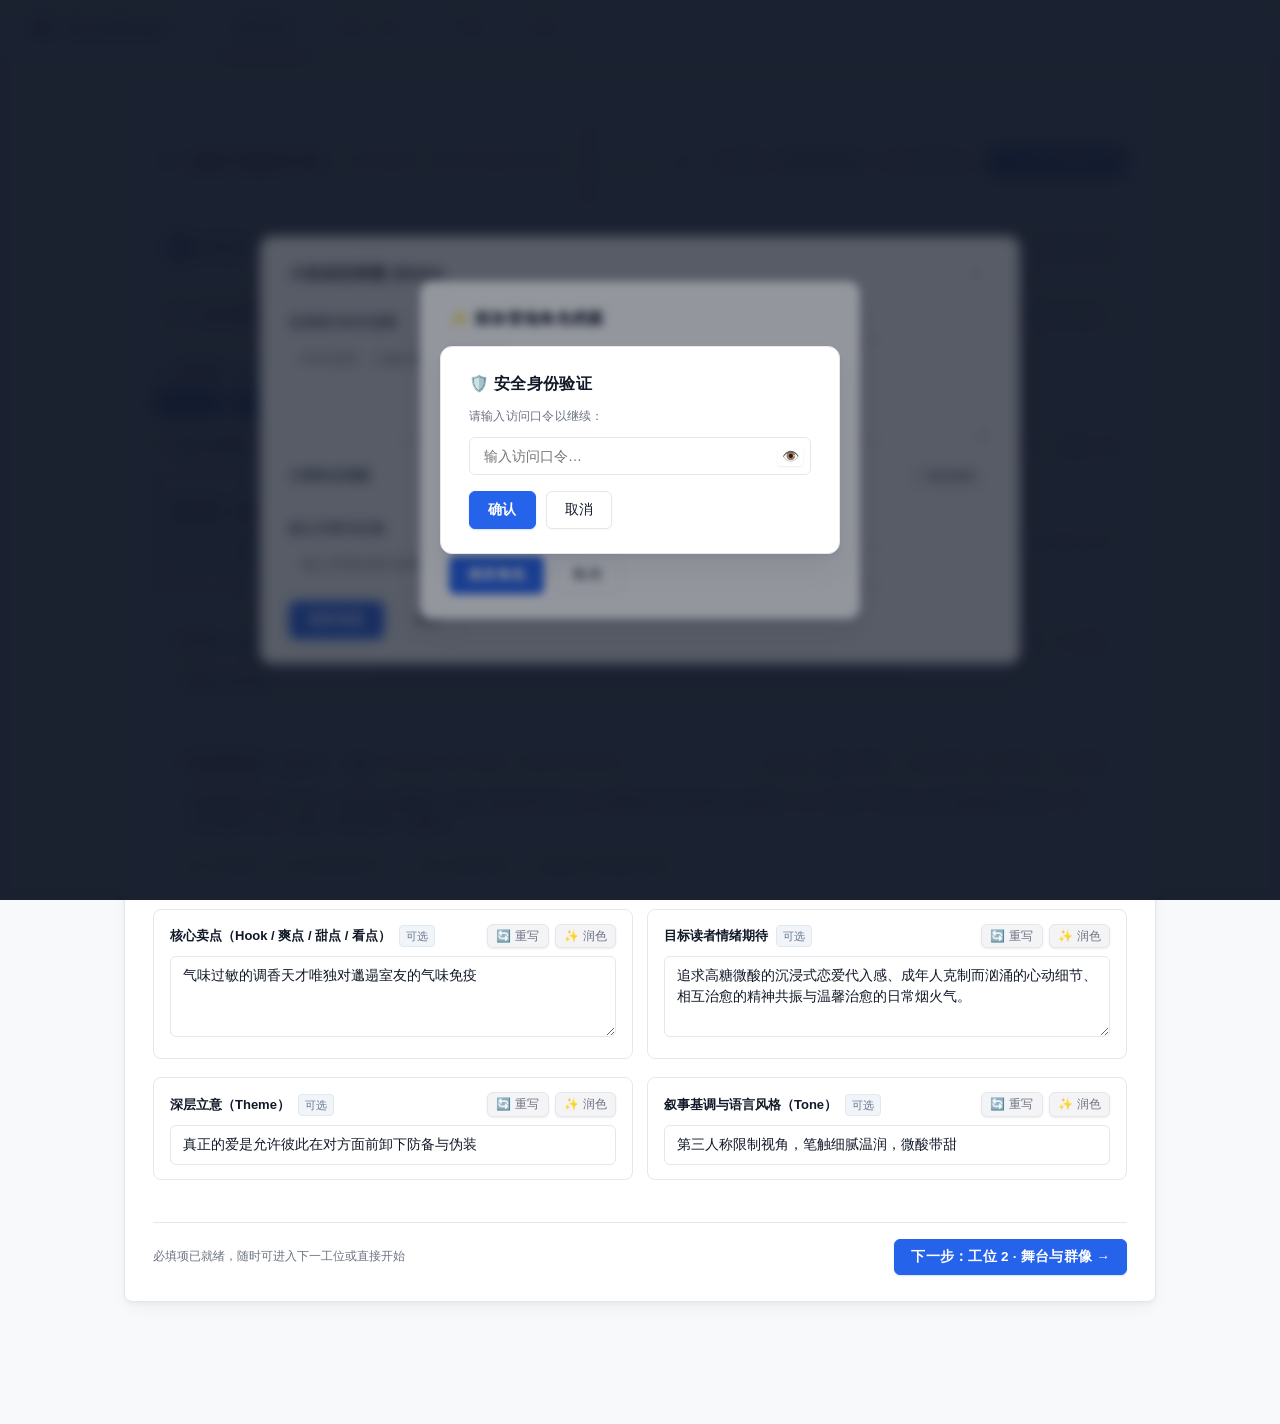
==== commit 69cfe60f: "feat(studio): 原创小说创作工位前后端架构重构与交付 - 后端新增 original_studio 模块（三层存储 Schema、4 步链式推演、两段式节拍表、无副作用精修、阶段检查点回写" ====
--- a/static/index.html
+++ b/static/index.html
@@ -7,8 +7,7 @@
 <title>NovelStudio</title>
 <link rel="icon" type="image/svg+xml" href="/static/favicon.svg">
 <link rel="icon" type="image/png" sizes="32x32" href="/static/favicon.png">  <link rel="stylesheet" href="/static/css/app.css">
-  <link rel="stylesheet" href="/static/css/og_step1.css">
-  <link rel="stylesheet" href="/static/css/og_step23.css">
+  <link rel="stylesheet" href="/static/css/original_studio.css">
 </head>
 <body>
 <a class="skip-link" href="#main">跳到主内容</a>
@@ -29,435 +28,555 @@
 
 <!-- ================= 原创生成 ================= -->
 <section class="view active" id="view-original">
-  <div class="card og2-card-wrap">
-    <div class="og2-header-row">
-      <h2 style="margin:0"><span class="h2-folio">01</span>原创小说生成</h2>
-      <button class="ghost mini-btn og2-clear-btn" id="btn_clear_og" type="button" title="清空本页所有输入">清空表单</button>
-    </div>
-
-    <!-- P2: 分步向导导航条 (Wizard Stepper) -->
-    <div class="stepper-bar" id="og_stepper_bar">
-      <div class="stepper-step active" data-step="1">
-        <span class="step-num">1</span>
-        <span class="step-title">核心脑洞</span>
-      </div>
-      <div class="stepper-line"></div>
-      <div class="stepper-step" data-step="2">
-        <span class="step-num">2</span>
-        <span class="step-title">人物与大纲</span>
-      </div>
-      <div class="stepper-line"></div>
-      <div class="stepper-step" data-step="3">
-        <span class="step-num">3</span>
-        <span class="step-title">批量写作</span>
-      </div>
-    </div>
-
-    <!-- 步骤 1：核心脑洞 -->
-    <div class="stepper-panel active" id="og_step_1">
-      <!-- 1c-1: 作品卡摘要条与完成度 -->
-      <div id="og2_summary_bar" class="og2-summary-bar" role="region" aria-label="作品卡摘要">
-        <div class="og2-summary-inner">
-          <div class="og2-summary-meta">
-            <span id="og2_summary_genre" class="og2-summary-genre is-empty">未选题材</span>
-            <span class="og2-summary-sep">·</span>
-            <span id="og2_summary_title" class="og2-summary-title is-empty">未命名</span>
-            <span class="og2-summary-sep">·</span>
-            <span id="og2_summary_setting_wc" class="og2-summary-wc">背景 0 字</span>
-            <span class="og2-summary-sep">·</span>
-            <span id="og2_summary_storyline_wc" class="og2-summary-wc">主线 0 字</span>
-          </div>
-          <div class="og2-summary-progress" aria-label="完成度">
-            <div class="og2-progress-dots" aria-hidden="true">
-              <span id="og2_dot_genre" class="og2-dot" title="题材"></span>
-              <span id="og2_dot_title" class="og2-dot" title="书名"></span>
-              <span id="og2_dot_setting" class="og2-dot" title="背景设定"></span>
-              <span id="og2_dot_storyline" class="og2-dot" title="故事主线"></span>
-            </div>
-            <span id="og2_summary_completion" class="og2-summary-count">已填写 0/4</span>
-            <div id="og2_summary_announce" class="sr-only" aria-live="polite"></div>
-          </div>
-        </div>
-      </div>
-
-      <div class="onboarding-banner" id="og_no_provider_banner" style="display:none">
-        <span class="banner-icon">
-          <svg viewBox="0 0 24 24" width="18" height="18" aria-hidden="true" style="vertical-align:middle;"><path d="m21.73 18-8-14a2 2 0 0 0-3.48 0l-8 14A2 2 0 0 0 4 21h16a2 2 0 0 0 1.73-3Z" fill="none" stroke="currentColor" stroke-width="2" stroke-linecap="round" stroke-linejoin="round"></path><line x1="12" y1="9" x2="12" y2="13" stroke="currentColor" stroke-width="2" stroke-linecap="round"></line><circle cx="12" cy="17" r="1" fill="currentColor"></circle></svg>
-        </span>
-        <div class="banner-body">
-          <b class="banner-title">尚未配置大模型 API Key</b>
-          <span class="banner-desc">创作前请先配置模型（支持 DeepSeek / 通义千问 / Kimi / 本地 Ollama 等）。</span>
-        </div>
-        <button type="button" class="mini-btn banner-btn" id="og_go_settings_btn">前往设置 →</button>
-      </div>
-
-      <!-- 1 · 选个题材 -->
-      <div class="og2-section">
-        <div class="og2-section-head">
-          <span class="og2-lbl">1 · 选个题材</span>
-          <span class="og2-hint">题材会作为后续生成的依据</span>
-        </div>
-        <div class="genre-groups og2-genre-rack" id="og_genre_pills">
-          <div class="og2-genre-primary">
-            <button type="button" class="tag-pill og2-chip" data-genre="都市言情">都市言情</button>
-            <button type="button" class="tag-pill og2-chip" data-genre="古风武侠">古风武侠</button>
-            <button type="button" class="tag-pill og2-chip" data-genre="刑侦推理">刑侦推理</button>
-            <button type="button" class="tag-pill og2-chip" data-genre="玄幻修真">玄幻修真</button>
-            <button type="button" class="tag-pill og2-chip" data-genre="科幻未来">科幻未来</button>
-            <button type="button" class="tag-pill og2-chip" data-genre="赛博朋克">赛博朋克</button>
-            <button type="button" class="tag-pill og2-chip" data-genre="末世求生">末世求生</button>
-            <button type="button" class="tag-pill og2-chip" data-genre="无限流">无限流</button>
-            <details id="og2_genre_more_wrap" class="og2-more-genres-wrap">
-              <summary class="og2-more-genres-btn" id="btn_toggle_more_genres">
-                <span id="txt_more_genres">更多题材</span>
-                <svg viewBox="0 0 24 24" width="12" height="12" aria-hidden="true"><path d="m6 9 6 6 6-6" fill="none" stroke="currentColor" stroke-width="2" stroke-linecap="round" stroke-linejoin="round"></path></svg>
-              </summary>
-              <div class="og2-genre-more" id="og2_genre_more">
-                <button type="button" class="tag-pill og2-chip" data-genre="青春校园">青春校园</button>
-                <button type="button" class="tag-pill og2-chip" data-genre="双女主/互助">双女主/互助</button>
-                <button type="button" class="tag-pill og2-chip" data-genre="百合纯爱">百合纯爱</button>
-                <button type="button" class="tag-pill og2-chip" data-genre="破镜重圆">破镜重圆</button>
-                <button type="button" class="tag-pill og2-chip" data-genre="职场婚恋">职场婚恋</button>
-                <button type="button" class="tag-pill og2-chip" data-genre="都市日常">都市日常</button>
-                <button type="button" class="tag-pill og2-chip" data-genre="古代言情">古代言情</button>
-                <button type="button" class="tag-pill og2-chip" data-genre="经商种田">经商种田</button>
-                <button type="button" class="tag-pill og2-chip" data-genre="宫斗宅斗">宫斗宅斗</button>
-                <button type="button" class="tag-pill og2-chip" data-genre="现实群像">现实群像</button>
-                <button type="button" class="tag-pill og2-chip" data-genre="都市异能">都市异能</button>
-                <button type="button" class="tag-pill og2-chip" data-genre="西幻领主">西幻领主</button>
-                <button type="button" class="tag-pill og2-chip" data-genre="轻小说/日常">轻小说/日常</button>
-              </div>
-            </details>
-          </div>
-        </div>
-        <div class="og2-field og2-genre-field">
-          <input type="text" id="og_genre" placeholder="输入自定义题材，或点击上方标签选择…" autocomplete="off" value="">
-        </div>
-      </div>
-
-      <!-- 2 · 挑一个灵感 -->
-      <div class="trope-templates-wrap og2-section" id="og_trope_wrap">
-        <div class="og2-trope-head">
-          <div class="og2-trope-title-wrap">
-            <span class="og2-lbl">2 · 挑一个灵感</span>
-            <span class="og2-hint">点选即填入下方，可随时修改</span>
-          </div>
-          <div class="og2-trope-actions">
-            <button type="button" class="btn og2-btn og2-btn-sec" id="btn_random_trope" title="随机选用一个灵感脑洞">
-              <svg viewBox="0 0 24 24" width="14" height="14" aria-hidden="true"><rect width="18" height="18" x="3" y="3" rx="2" ry="2" fill="none" stroke="currentColor" stroke-width="2"></rect><circle cx="8.5" cy="8.5" r="1.5" fill="currentColor"></circle><circle cx="15.5" cy="15.5" r="1.5" fill="currentColor"></circle></svg>
-              <span>随机</span>
-            </button>
-            <button type="button" class="btn og2-btn og2-btn-sec" id="btn_refresh_tropes" title="由 AI 实时生成一批新脑洞">
-              <svg viewBox="0 0 24 24" width="14" height="14" aria-hidden="true"><path d="M21.5 2v6h-6M21.34 15.57a10 10 0 1 1-.57-8.38l5.67-5.67" fill="none" stroke="currentColor" stroke-width="2" stroke-linecap="round"></path></svg>
-              <span>换一批</span>
-            </button>
-          </div>
-        </div>
-        <!-- 灵感分类紧凑分段控件 -->
-        <div class="trope-cat-tabs og2-cat-tabs" id="og_trope_cat_tabs">
-          <button type="button" class="trope-cat-tab active" data-cat="all">全部</button>
-          <button type="button" class="trope-cat-tab" data-cat="female">情感 / 校园 / 生活</button>
-          <button type="button" class="trope-cat-tab" data-cat="fantasy">幻想 / 悬疑 / 脑洞</button>
-        </div>
-        <div id="og2_genre_hint_bar" class="og2-genre-hint-bar" style="display:none;" role="status">题材已更改，点「换一批」获取新灵感</div>
-        <div class="trope-pills og2-trope-grid is-collapsed" id="og_trope_pills"></div>
-        <div class="og2-trope-expand-wrap" id="og2_trope_expand_wrap" style="display:none;">
-          <button type="button" class="btn og2-btn og2-trope-expand-btn" id="btn_toggle_more_tropes" aria-expanded="false">
-            <span id="txt_toggle_more_tropes">展开更多灵感</span>
-            <svg viewBox="0 0 24 24" width="12" height="12" aria-hidden="true"><path d="m6 9 6 6 6-6" fill="none" stroke="currentColor" stroke-width="2" stroke-linecap="round" stroke-linejoin="round"></path></svg>
-          </button>
-        </div>
-      </div>
-
-      <!-- 3 · 完善设定 -->
-      <div class="og2-section og2-inputs-group">
-        <div class="og2-section-head">
-          <span class="og2-lbl">3 · 完善设定</span>
-          <span class="og2-hint">书名、背景法则与主线目标</span>
-        </div>
-
-        <div>
-          <div class="og2-field-head">
-            <label class="og2-sub-lbl" for="og_title">小说书名<span class="og2-hint">好的书名是成功的一半</span></label>
-            <button type="button" class="btn og2-btn og2-btn-sm og2-btn-sec" id="btn_suggest_titles" title="根据当前题材与设定由 AI 推荐书名">
-              <svg viewBox="0 0 24 24" width="13" height="13" aria-hidden="true"><path d="m12 3-1.9 5.8a2 2 0 0 1-1.3 1.3L3 12l5.8 1.9a2 2 0 0 1 1.3 1.3L12 21l1.9-5.8a2 2 0 0 1 1.3-1.3L21 12l-5.8-1.9a2 2 0 0 1-1.3-1.3z" fill="none" stroke="currentColor" stroke-width="2" stroke-linejoin="round"></path></svg>
-              <span>AI 拟名</span>
-            </button>
-          </div>
-          <div class="og2-field">
-            <input type="text" id="og_title" placeholder="留空则由 AI 自动拟定" autocomplete="off">
-          </div>
-          <div id="og_title_candidates" style="display:none;margin-top:6px;">
-            <div id="og_title_list" class="tag-pills"></div>
-          </div>
-        </div>
-
-        <div>
-          <div class="og2-field-head">
-            <label class="og2-sub-lbl" for="og_setting">故事背景 / 核心设定<span class="og2-hint">时代背景、世界法则、核心冲突</span></label>
-          </div>
-          <div class="og2-field">
-            <textarea id="og_setting" rows="3" placeholder="世界观、时代背景、核心冲突等"></textarea>
-            <div class="og2-err-banner" id="og_setting_err" style="display:none;" role="alert">
-              <svg viewBox="0 0 24 24" width="13" height="13" aria-hidden="true"><circle cx="12" cy="12" r="10" fill="none" stroke="currentColor" stroke-width="2"></circle><line x1="12" y1="8" x2="12" y2="12" stroke="currentColor" stroke-width="2" stroke-linecap="round"></line><circle cx="12" cy="16" r="1" fill="currentColor"></circle></svg>
-              <span class="og2-err-text" id="og_setting_err_msg"></span>
-              <button type="button" class="og2-err-close" id="btn_setting_err_close" title="关闭提示">×</button>
-            </div>
-            <div class="og2-field-footer" id="og_setting_footer">
-              <div class="og2-toolbar" id="og_setting_toolbar">
-                <button type="button" class="og2-toolbar-btn" id="btn_setting_regen" title="请先选择题材或填写书名" disabled>
-                  <svg viewBox="0 0 24 24" width="12" height="12" aria-hidden="true"><path d="M21.5 2v6h-6M21.34 15.57a10 10 0 1 1-.57-8.38l5.67-5.67" fill="none" stroke="currentColor" stroke-width="2" stroke-linecap="round"></path></svg>
-                  <span>换个设定</span>
-                </button>
-                <button type="button" class="og2-toolbar-btn" id="btn_setting_polish" title="请先写一点内容" disabled>
-                  <svg viewBox="0 0 24 24" width="12" height="12" aria-hidden="true"><path d="m12 3-1.9 5.8a2 2 0 0 1-1.3 1.3L3 12l5.8 1.9a2 2 0 0 1 1.3 1.3L12 21l1.9-5.8a2 2 0 0 1 1.3-1.3L21 12l-5.8-1.9a2 2 0 0 1-1.3-1.3z" fill="none" stroke="currentColor" stroke-width="2" stroke-linejoin="round"></path></svg>
-                  <span>润色</span>
-                </button>
-                <button type="button" class="og2-toolbar-btn" id="btn_setting_expand" title="请先写一点内容" disabled>
-                  <svg viewBox="0 0 24 24" width="12" height="12" aria-hidden="true"><path d="M15 3h6v6M9 21H3v-6M21 3l-7 7M3 21l7-7" fill="none" stroke="currentColor" stroke-width="2" stroke-linecap="round" stroke-linejoin="round"></path></svg>
-                  <span>扩充</span>
-                </button>
-                <button type="button" class="og2-toolbar-btn og2-cancel-btn" id="btn_setting_cancel" style="display:none;" title="取消生成">
-                  <svg viewBox="0 0 24 24" width="12" height="12" aria-hidden="true"><line x1="18" y1="6" x2="6" y2="18" stroke="currentColor" stroke-width="2" stroke-linecap="round"></line><line x1="6" y1="6" x2="18" y2="18" stroke="currentColor" stroke-width="2" stroke-linecap="round"></line></svg>
-                  <span>取消</span>
-                </button>
-              </div>
-              <div class="og2-review-bar" id="og_setting_review_bar" style="display:none;">
-                <div class="og2-seg-group" role="group" aria-label="版本切换">
-                  <button type="button" class="og2-seg-btn" id="btn_setting_view_orig" aria-pressed="false">原版</button>
-                  <button type="button" class="og2-seg-btn active" id="btn_setting_view_new" aria-pressed="true">新版</button>
+    <div class="onboarding-banner" id="og_no_provider_banner" style="display:none">
+      <span>未配置任何 AI 大模型服务，请先在设置中添加至少一个可用模型提供商。</span>
+      <button class="btn mini-btn" id="og_go_settings_btn">前往设置</button>
+    </div>
+    <div class="card">
+      <div style="display:flex;align-items:center;justify-content:space-between;margin-bottom:12px;flex-wrap:wrap;gap:8px;">
+        <h2 style="margin:0"><span class="h2-folio">01</span>原创小说创作中枢 <span style="font-size:12px;color:var(--muted);font-weight:normal;margin-left:8px;">中立通用架构 · 支持各类型题材自由创作</span></h2>
+        
+        <div style="display:flex;align-items:center;gap:8px;flex-wrap:wrap;">
+          <!-- 模型选择器 -->
+          <div style="display:flex;align-items:center;gap:6px;">
+            <label for="og_provider" style="font-size:12px;color:var(--muted);">创作模型</label>
+            <select id="og_provider" class="mini-input" style="font-size:12px;padding:2px 8px;border-radius:4px;border:1px solid var(--line);"></select>
+            <button type="button" class="btn ghost mini-btn" id="btn_manage_og" title="管理模型配置">⚙️</button>
+          </div>
+          <!-- 题材风格快速切换器演示 -->
+          <div style="display:flex;align-items:center;gap:6px;background:var(--card-subtle);padding:3px 8px;border-radius:6px;border:1px solid var(--line);font-size:12px;">
+            <span style="color:var(--muted)">演示预设:</span>
+            <button type="button" class="btn ghost mini-btn" id="btn_demo_romance" style="padding:2px 6px;color:var(--accent);font-weight:600;" onclick="loadDemo('romance')">言情·都市甜宠</button>
+            <span style="color:var(--line)">|</span>
+            <button type="button" class="btn ghost mini-btn" id="btn_demo_fantasy" style="padding:2px 6px;" onclick="loadDemo('fantasy')">幻想·赛博修真</button>
+          </div>
+          <button type="button" class="btn primary mini-btn" onclick="openChainedModal()">⚡ 一键分段推演全案</button>
+        </div>
+      </div>
+
+      <!-- P2: 分步向导导航条 (Wizard Stepper) -->
+      <div class="stepper-bar" id="og_stepper_bar">
+        <div class="stepper-step active" id="step_tab_1" onclick="goToStep(1)">
+          <span class="step-num">1</span>
+          <span class="step-title">灵魂定调</span>
+        </div>
+        <div class="stepper-line"></div>
+        <div class="stepper-step" id="step_tab_2" onclick="goToStep(2)">
+          <span class="step-num">2</span>
+          <span class="step-title">舞台与群像</span>
+        </div>
+        <div class="stepper-line"></div>
+        <div class="stepper-step" id="step_tab_3" onclick="goToStep(3)">
+          <span class="step-num">3</span>
+          <span class="step-title">航线路标</span>
+        </div>
+        <div class="stepper-line"></div>
+        <div class="stepper-step" id="step_tab_4" onclick="goToStep(4)">
+          <span class="step-num">4</span>
+          <span class="step-title">阶段写作台</span>
+        </div>
+      </div>
+
+      <!-- 作品卡摘要与完成度条 -->
+      <div class="og2-summary-bar">
+        <div class="og2-summary-meta">
+          <span>题材：<b id="sum_genre">都市言情 / 甜宠治愈</b></span>
+          <span>·</span>
+          <span>作品：<b id="sum_title">《微醺心跳定律》</b></span>
+          <span>·</span>
+          <span style="color:var(--ok)">● 设定架构自洽 (Sidecar 同步中)</span>
+        </div>
+        <div style="display:flex;align-items:center;gap:12px;">
+          <span style="color:var(--muted)">核心项已就绪 · 细节项自由选填</span>
+          <button type="button" class="btn secondary mini-btn" onclick="toggleQuickDrawer()">📖 设定全景速览</button>
+        </div>
+      </div>
+
+      <!-- ================= 工位 1：灵魂定调 ================= -->
+      <div id="station_1" class="station-panel">
+        <!-- 1 · 题材选择 (必填) -->
+        <div style="display:flex;align-items:center;gap:8px;margin-bottom:6px;">
+          <label style="margin:0">1 · 选择题材</label>
+          <span class="badge-req">必填</span>
+          <span style="font-size:12px;color:var(--muted)">决定叙事惯性与情感基调</span>
+        </div>
+        <div class="genre-rack">
+          <button type="button" class="tag-pill active" onclick="selectGenre(this)">都市言情</button>
+          <button type="button" class="tag-pill active" onclick="selectGenre(this)">青春校园</button>
+          <button type="button" class="tag-pill" onclick="selectGenre(this)">甜宠日常</button>
+          <button type="button" class="tag-pill" onclick="selectGenre(this)">经商种田</button>
+          <button type="button" class="tag-pill" onclick="selectGenre(this)">职场婚恋</button>
+          <button type="button" class="tag-pill" onclick="selectGenre(this)">古风权谋</button>
+          <button type="button" class="tag-pill" onclick="selectGenre(this)">玄幻修真</button>
+          <button type="button" class="tag-pill" onclick="selectGenre(this)">悬疑推理</button>
+          <button type="button" class="tag-pill" onclick="selectGenre(this)">科幻未来</button>
+        </div>
+
+        <!-- 2 · 灵感脑洞库 (可选) -->
+        <div style="display:flex;align-items:center;justify-content:space-between;margin-top:16px;">
+          <div style="display:flex;align-items:center;gap:8px;">
+            <label style="margin:0">2 · 挑选灵感脑洞</label>
+            <span class="badge-opt">可选</span>
+            <span style="font-size:12px;color:var(--muted)">可单选填入，也可不选直接自由手写</span>
+          </div>
+          <div style="display:flex;gap:6px;">
+            <button type="button" class="btn secondary mini-btn" id="btn_clear_trope" onclick="clearTropeSelection()" style="color:var(--muted);">✕ 不使用灵感 (自由创作)</button>
+            <button type="button" class="btn secondary mini-btn" onclick="randomTrope()">🎲 随机选用</button>
+            <button type="button" class="btn secondary mini-btn" onclick="alert('AI 正在依据当前题材生成一批新灵感...')">🔄 换一批</button>
+          </div>
+        </div>
+        <div class="trope-grid" id="trope_cards_container">
+          <div class="trope-card active" onclick="chooseTrope(this)">
+            <h4 id="trope_t1">假戏真做：合租室友的心跳契约</h4>
+            <p id="trope_d1">因租房中介暴雷被迫同住屋檐下，高冷调香师与元气插画师在日常琐碎试探中渐生情愫。</p>
+          </div>
+          <div class="trope-card" onclick="chooseTrope(this)">
+            <h4 id="trope_t2">职场重逢：年少暗恋者的逆袭重逢</h4>
+            <p id="trope_d2">学生时代默默守护的小透明，多年后化身投行王牌空降女主公司，只为兑现曾经的诺言。</p>
+          </div>
+          <div class="trope-card" onclick="chooseTrope(this)">
+            <h4 id="trope_t3">破镜重圆：时光慢递信件的救赎</h4>
+            <p id="trope_d3">一封五年前迟到的手写信重新连接了彼此，解开当年未能说出口的误会，慢热治愈。</p>
+          </div>
+        </div>
+
+        <!-- 3 · 个性化内容字段 (SpecField 规范驱动：有润色必须有重写) -->
+        <div style="margin-top:20px;">
+          <!-- FIELD: 书名 (必填) -->
+          <div class="spec-field-wrap">
+            <div class="spec-field-head">
+              <div class="spec-field-label-group">
+                <span class="spec-field-label">小说书名</span>
+                <span class="badge-req">必填</span>
+              </div>
+              <div class="og2-toolbar">
+                <button type="button" class="og2-toolbar-btn" onclick="mockAiAction('title', 'rewrite')">🔄 重写</button>
+                <button type="button" class="og2-toolbar-btn" onclick="mockAiAction('title', 'polish')">✨ 润色</button>
+              </div>
+            </div>
+            <input type="text" id="val_title" value="微醺心跳定律">
+          </div>
+
+          <!-- FIELD: 一句话故事创意 (Logline) (必填) -->
+          <div class="spec-field-wrap" id="wrap_logline">
+            <div class="spec-field-head">
+              <div class="spec-field-label-group">
+                <span class="spec-field-label">一句话故事创意（Logline）</span>
+                <span class="badge-req">必填</span>
+                <span style="font-size:12px;color:var(--muted)">故事最核心的人物意图、冲突情境与期待走向</span>
+              </div>
+              <div class="og2-toolbar">
+                <button type="button" class="og2-toolbar-btn" onclick="toggleDirective('logline')">+ 指令</button>
+                <button type="button" class="og2-toolbar-btn" onclick="mockAiAction('logline', 'rewrite')">🔄 AI 重写</button>
+                <button type="button" class="og2-toolbar-btn" onclick="mockAiAction('logline', 'polish')">✨ AI 润色</button>
+                <button type="button" class="og2-toolbar-btn" id="lock_logline" onclick="toggleLock('logline')">🔒 锁定</button>
+                <button type="button" class="og2-toolbar-btn" onclick="alert('【历史版本】
+1. 11:30 最新版
+2. 11:20 初始推演版')">🕒 历史</button>
+              </div>
+            </div>
+
+            <!-- 附带指令输入条 -->
+            <div id="dir_logline" class="directive-input-bar" style="display:none;">
+              <input type="text" id="dir_input_logline" placeholder="输入一句话指令，如：强化男女主性格反差，增强暧昧拉扯与生活烟火气...">
+              <button type="button" class="btn primary mini-btn" onclick="submitDirective('logline')">执行重写</button>
+            </div>
+
+            <textarea id="val_logline" rows="2">习惯用理智与配方丈量一切的高冷调香师，偶然与热情直率但生活一团糟的绘本作家成为合租室友；在一场关于‘气味与心动’的假扮情侣合约中，两人逐步解开心结，确认了彼此是唯一的解药。</textarea>
+
+            <!-- 审阅模式对比栏 -->
+            <div id="review_logline" class="og2-review-bar" style="display:none;">
+              <div style="display:flex;align-items:center;gap:8px;">
+                <span style="font-size:12px;font-weight:600;color:var(--accent);">AI 提议版本 (1/2)</span>
+                <div class="og2-seg-group">
+                  <button type="button" class="og2-seg-btn active">行内对比</button>
+                  <button type="button" class="og2-seg-btn">并排查看</button>
                 </div>
-                <button type="button" class="og2-toolbar-btn og2-btn-accept" id="btn_setting_accept" title="保留当前版本">
-                  <svg viewBox="0 0 24 24" width="12" height="12" aria-hidden="true"><polyline points="20 6 9 17 4 12" fill="none" stroke="currentColor" stroke-width="2" stroke-linecap="round" stroke-linejoin="round"></polyline></svg>
-                  <span>保留此版</span>
-                </button>
-                <button type="button" class="og2-toolbar-btn og2-btn-revert" id="btn_setting_revert" title="放弃新版并撤回到原版">
-                  <svg viewBox="0 0 24 24" width="12" height="12" aria-hidden="true"><path d="M3 12a9 9 0 1 0 9-9 9.75 9.75 0 0 0-6.74 2.74L3 8" fill="none" stroke="currentColor" stroke-width="2" stroke-linecap="round" stroke-linejoin="round"></path><path d="M3 3v5h5" fill="none" stroke="currentColor" stroke-width="2" stroke-linecap="round"></path></svg>
-                  <span>撤回</span>
-                </button>
-              </div>
-              <span class="og2-word-count" id="txt_setting_word_count">0 字</span>
-            </div>
-            <div id="og2_step1_next_inline_tip" class="og2-inline-tip" style="display:none;" role="alert">
-              <svg viewBox="0 0 24 24" width="13" height="13" aria-hidden="true"><circle cx="12" cy="12" r="10" fill="none" stroke="currentColor" stroke-width="2"></circle><line x1="12" y1="8" x2="12" y2="12" stroke="currentColor" stroke-width="2" stroke-linecap="round"></line><circle cx="12" cy="16" r="1" fill="currentColor"></circle></svg>
-              <span id="og2_step1_next_inline_tip_text">请至少填写题材、背景设定或书名中的一项</span>
-            </div>
-          </div>
-        </div>
-
-        <div>
-          <div class="og2-field-head">
-            <label class="og2-sub-lbl" for="og_storyline">故事主线 / 目标<span class="og2-hint">主角要做什么、面临什么危机、大致结局走向</span></label>
-          </div>
-          <div class="og2-field">
-            <textarea id="og_storyline" rows="3" placeholder="主角要做什么、结局大致走向"></textarea>
-            <div class="og2-err-banner" id="og_storyline_err" style="display:none;" role="alert">
-              <svg viewBox="0 0 24 24" width="13" height="13" aria-hidden="true"><circle cx="12" cy="12" r="10" fill="none" stroke="currentColor" stroke-width="2"></circle><line x1="12" y1="8" x2="12" y2="12" stroke="currentColor" stroke-width="2" stroke-linecap="round"></line><circle cx="12" cy="16" r="1" fill="currentColor"></circle></svg>
-              <span class="og2-err-text" id="og_storyline_err_msg"></span>
-              <button type="button" class="og2-err-close" id="btn_storyline_err_close" title="关闭提示">×</button>
-            </div>
-            <div class="og2-field-footer" id="og_storyline_footer">
-              <div class="og2-toolbar" id="og_storyline_toolbar">
-                <button type="button" class="og2-toolbar-btn" id="btn_storyline_regen" title="请先选择题材或填写书名" disabled>
-                  <svg viewBox="0 0 24 24" width="12" height="12" aria-hidden="true"><path d="M21.5 2v6h-6M21.34 15.57a10 10 0 1 1-.57-8.38l5.67-5.67" fill="none" stroke="currentColor" stroke-width="2" stroke-linecap="round"></path></svg>
-                  <span>换个主线</span>
-                </button>
-                <button type="button" class="og2-toolbar-btn" id="btn_storyline_polish" title="请先写一点内容" disabled>
-                  <svg viewBox="0 0 24 24" width="12" height="12" aria-hidden="true"><path d="m12 3-1.9 5.8a2 2 0 0 1-1.3 1.3L3 12l5.8 1.9a2 2 0 0 1 1.3 1.3L12 21l1.9-5.8a2 2 0 0 1 1.3-1.3L21 12l-5.8-1.9a2 2 0 0 1-1.3-1.3z" fill="none" stroke="currentColor" stroke-width="2" stroke-linejoin="round"></path></svg>
-                  <span>润色</span>
-                </button>
-                <button type="button" class="og2-toolbar-btn" id="btn_storyline_expand" title="请先写一点内容" disabled>
-                  <svg viewBox="0 0 24 24" width="12" height="12" aria-hidden="true"><path d="M15 3h6v6M9 21H3v-6M21 3l-7 7M3 21l7-7" fill="none" stroke="currentColor" stroke-width="2" stroke-linecap="round" stroke-linejoin="round"></path></svg>
-                  <span>扩充</span>
-                </button>
-                <button type="button" class="og2-toolbar-btn og2-cancel-btn" id="btn_storyline_cancel" style="display:none;" title="取消生成">
-                  <svg viewBox="0 0 24 24" width="12" height="12" aria-hidden="true"><line x1="18" y1="6" x2="6" y2="18" stroke="currentColor" stroke-width="2" stroke-linecap="round"></line><line x1="6" y1="6" x2="18" y2="18" stroke="currentColor" stroke-width="2" stroke-linecap="round"></line></svg>
-                  <span>取消</span>
-                </button>
-              </div>
-              <div class="og2-review-bar" id="og_storyline_review_bar" style="display:none;">
-                <div class="og2-seg-group" role="group" aria-label="版本切换">
-                  <button type="button" class="og2-seg-btn" id="btn_storyline_view_orig" aria-pressed="false">原版</button>
-                  <button type="button" class="og2-seg-btn active" id="btn_storyline_view_new" aria-pressed="true">新版</button>
+              </div>
+              <div style="display:flex;gap:6px;">
+                <button type="button" class="btn primary mini-btn" onclick="acceptDiff('logline')">✓ 保留此版</button>
+                <button type="button" class="btn secondary mini-btn" onclick="revertDiff('logline')">✕ 撤回</button>
+              </div>
+            </div>
+            <div id="diff_logline" class="diff-content" style="display:none;">
+              习惯用理智丈量一切的高冷调香师，偶然与热情直率的绘本作家成为合租室友；<span class="diff-del">在一场关于‘气味与心动’的假扮情侣合约中</span><span class="diff-ins">在同居日常与相互救赎的微醺气味中</span>，两人逐步解开心结，确认了彼此是唯一的解药。
+            </div>
+
+            <div class="rule-indicators">
+              <span class="rule-indicator ok">✓ 核心主角明确</span>
+              <span class="rule-indicator ok">✓ 核心情境/阻碍到位</span>
+              <span class="rule-indicator ok">✓ 互动/行动路径清晰</span>
+              <span class="rule-indicator ok">✓ 情绪期待与终极追求明确</span>
+            </div>
+          </div>
+
+          <!-- FIELD: 核心卖点 Hook & 目标读者期待 (可选) -->
+          <div class="grid-2">
+            <div class="spec-field-wrap">
+              <div class="spec-field-head">
+                <div class="spec-field-label-group">
+                  <span class="spec-field-label">核心卖点（Hook / 爽点 / 甜点 / 看点）</span>
+                  <span class="badge-opt">可选</span>
                 </div>
-                <button type="button" class="og2-toolbar-btn og2-btn-accept" id="btn_storyline_accept" title="保留当前版本">
-                  <svg viewBox="0 0 24 24" width="12" height="12" aria-hidden="true"><polyline points="20 6 9 17 4 12" fill="none" stroke="currentColor" stroke-width="2" stroke-linecap="round" stroke-linejoin="round"></polyline></svg>
-                  <span>保留此版</span>
-                </button>
-                <button type="button" class="og2-toolbar-btn og2-btn-revert" id="btn_storyline_revert" title="放弃新版并撤回到原版">
-                  <svg viewBox="0 0 24 24" width="12" height="12" aria-hidden="true"><path d="M3 12a9 9 0 1 0 9-9 9.75 9.75 0 0 0-6.74 2.74L3 8" fill="none" stroke="currentColor" stroke-width="2" stroke-linecap="round" stroke-linejoin="round"></path><path d="M3 3v5h5" fill="none" stroke="currentColor" stroke-width="2" stroke-linecap="round"></path></svg>
-                  <span>撤回</span>
-                </button>
-              </div>
-              <span class="og2-word-count" id="txt_storyline_word_count">0 字</span>
-            </div>
-          </div>
-        </div>
-      </div>
-
-      <div class="stepper-nav-row og2-nav-row">
-        <span class="og2-nav-hint">设定就绪后，即可进入人物与大纲推演</span>
-        <button type="button" class="primary og2-btn og2-btn-pri og2-btn-next" id="btn_step1_next">
-          <span>下一步：人物与大纲</span>
-          <svg viewBox="0 0 24 24" width="16" height="16" aria-hidden="true"><path d="M5 12h14" fill="none" stroke="currentColor" stroke-width="2" stroke-linecap="round"></path><path d="m13 6 6 6-6 6" fill="none" stroke="currentColor" stroke-width="2" stroke-linecap="round" stroke-linejoin="round"></path></svg>
-        </button>
-      </div>
-
-      <!-- 1c-2: 撤销 Toast（单例） -->
-      <div id="og2_undo_toast" class="og2-undo-toast" style="display:none;" role="alert" aria-live="polite">
-        <span id="og2_undo_toast_msg" class="og2-undo-toast-msg">已应用灵感</span>
-        <button type="button" id="btn_og2_undo" class="og2-undo-toast-btn">撤销</button>
-        <button type="button" id="btn_og2_undo_close" class="og2-undo-toast-close" title="关闭提示">×</button>
-      </div>
-    </div>
-
-    <!-- 步骤 2：人物与大纲 -->
-    <!-- 步骤 2：人物与大纲 -->
-    <div class="stepper-panel" id="og_step_2" style="display:none">
-      <label for="og_characters">主要角色（每行一个）</label>
-      <textarea id="og_characters" rows="3" placeholder="姓名：身份，性格，目标（每行一个角色）"></textarea>
-      <div class="row">
-        <div><label for="og_style">风格要求</label><input type="text" id="og_style" placeholder="如：轻松幽默 / 严肃沉重 / 古风文雅" autocomplete="off"></div>
-        <div><label for="og_perspective">叙事视角</label>
-          <select id="og_perspective">
-            <option value="第三人称">第三人称</option>
-            <option value="第一人称">第一人称</option>
-            <option value="上帝视角">上帝视角</option>
-          </select>
-        </div>
-      </div>
-
-      <div class="stepper-actions-box" style="margin-top:14px;padding:12px 14px;background:var(--card-subtle, rgba(0,0,0,0.02));border:1px solid var(--line);border-radius:var(--radius);">
-        <div style="display:flex;align-items:center;justify-content:space-between;flex-wrap:wrap;gap:8px;">
-          <span style="font-weight:600;font-size:13px;">推演大纲与设定集</span>
-          <button type="button" class="btn secondary mini-btn og3-btn og3-btn-sec" id="btn_outline">
-            <svg viewBox="0 0 24 24" width="14" height="14" aria-hidden="true"><path d="m12 3-1.9 5.8a2 2 0 0 1-1.3 1.3L3 12l5.8 1.9a2 2 0 0 1 1.3 1.3L12 21l1.9-5.8a2 2 0 0 1 1.3-1.3L21 12l-5.8-1.9a2 2 0 0 1-1.3-1.3z" fill="none" stroke="currentColor" stroke-width="2" stroke-linejoin="round"></path></svg>
-            <span>推演大纲与设定集</span>
-          </button>
-        </div>
-        <span class="mini" id="og_status" role="status" aria-live="polite" style="margin-top:4px;display:block;"></span>
-      </div>
-
-      <div class="stepper-nav-row" style="margin-top:16px;display:flex;justify-content:space-between;">
-        <button type="button" class="btn ghost og3-btn og3-btn-ghost" id="btn_step2_prev">
-          <svg viewBox="0 0 24 24" width="14" height="14" aria-hidden="true"><path d="m15 18-6-6 6-6" fill="none" stroke="currentColor" stroke-width="2" stroke-linecap="round" stroke-linejoin="round"></path></svg>
-          <span>上一步</span>
-        </button>
-        <button type="button" class="btn primary og3-btn og3-btn-pri" id="btn_step2_next">
-          <span>下一步：批量写作配置</span>
-          <svg viewBox="0 0 24 24" width="14" height="14" aria-hidden="true"><path d="m9 18 6-6-6-6" fill="none" stroke="currentColor" stroke-width="2" stroke-linecap="round" stroke-linejoin="round"></path></svg>
-        </button>
-      </div>
-    </div>
-
-    <!-- 步骤 3：批量写作配置 -->
-    <div class="stepper-panel" id="og_step_3" style="display:none">
-      <div class="model-select-row">
-        <div style="flex:1">
-          <label for="og_provider">创作模型</label>
-          <select id="og_provider"><option value="">加载中…</option></select>
-        </div>
-        <button type="button" class="btn ghost og3-btn og3-btn-ghost og3-btn-sm" id="btn_manage_og" style="margin-bottom:2px">管理模型</button>
-      </div>
-      <div class="row">
-        <div><label for="og_chapters">章节数</label><input type="number" id="og_chapters" value="10" min="1" max="100"></div>
-        <div><label for="og_per_words">每章字数</label><input type="number" id="og_per_words" value="1500" min="200" step="100"></div>
-      </div>
-      <label for="og_extra">补充要求（可选）</label>
-      <textarea id="og_extra" rows="2" placeholder="其他你想强调的内容，如结局方向、禁用元素等"></textarea>
-
-      <div class="stepper-nav-row" style="margin-top:16px;display:flex;justify-content:space-between;align-items:center;flex-wrap:wrap;gap:10px;">
-        <button type="button" class="btn ghost og3-btn og3-btn-ghost" id="btn_step3_prev">
-          <svg viewBox="0 0 24 24" width="14" height="14" aria-hidden="true"><path d="m15 18-6-6 6-6" fill="none" stroke="currentColor" stroke-width="2" stroke-linecap="round" stroke-linejoin="round"></path></svg>
-          <span>返回修改设定</span>
-        </button>
-        <div style="display:flex;gap:8px;">
-          <button type="button" class="btn secondary og3-btn og3-btn-sec" id="btn_write" disabled>从已有大纲写作</button>
-          <button type="button" class="btn primary og3-btn og3-btn-pri" id="btn_write_all">
-            <svg viewBox="0 0 24 24" width="14" height="14" aria-hidden="true"><polygon points="13 2 3 14 12 14 11 22 21 10 12 10 13 2" fill="none" stroke="currentColor" stroke-width="2" stroke-linecap="round" stroke-linejoin="round"></polygon></svg>
-            <span>开始全书生成</span>
-          </button>
-        </div>
-      </div>
-    </div>
-  </div>
-
-  <div class="card" id="og_bible_card" style="display:none">
-    <div style="display:flex;align-items:center;justify-content:space-between;">
-      <h2><span class="h2-folio">01</span>设定档案</h2>
-      <button type="button" class="btn ghost mini-btn og3-btn og3-btn-ghost og3-btn-sm" id="btn_toggle_bible_raw">查看原始 JSON</button>
-    </div>
-    <div style="margin-top:12px">
-      <label for="og_bible_setting">世界观与时代背景</label>
-      <textarea id="og_bible_setting" rows="3" placeholder="时代背景、力量法则、地理势力格局…"></textarea>
-    </div>
-    <div style="margin-top:14px">
-      <div style="display:flex;align-items:center;justify-content:space-between;margin-bottom:8px;">
-        <label style="margin:0">主要角色档案</label>
-        <button type="button" class="btn secondary mini-btn og3-btn og3-btn-sec og3-btn-sm" id="btn_add_bible_char">
-          <svg viewBox="0 0 24 24" width="13" height="13" aria-hidden="true"><line x1="12" y1="5" x2="12" y2="19" stroke="currentColor" stroke-width="2" stroke-linecap="round"></line><line x1="5" y1="12" x2="19" y2="12" stroke="currentColor" stroke-width="2" stroke-linecap="round"></line></svg>
-          <span>添加角色</span>
-        </button>
-      </div>
-      <div id="og_bible_chars"></div>
-    </div>
-    <div class="row" style="margin-top:14px">
-      <div>
-        <label for="og_bible_conflict">核心冲突与主线</label>
-        <input type="text" id="og_bible_conflict" placeholder="核心矛盾交锋与故事主线目标…" autocomplete="off">
-      </div>
-      <div>
-        <label for="og_bible_tone">故事基调与文风</label>
-        <input type="text" id="og_bible_tone" placeholder="叙事基调与语言特色…" autocomplete="off">
-      </div>
-    </div>
-    <textarea id="og_bible_raw" rows="6" aria-label="世界观与设定档案原始数据" style="display:none;font-size:12px;margin-top:10px"></textarea>
-  </div>
-
-  <div class="card" id="og_outline_card" style="display:none">
-    <h2>章节大纲</h2>
-    <label for="og_logline_input">一句话梗概</label>
-    <input type="text" id="og_logline_input" placeholder="本作的一句话梗概" autocomplete="off">
-    <div id="og_outline_editor" style="margin-top:12px"></div>
-    <div id="og_outline_add_wrap" style="margin:12px 0;display:flex;gap:10px;align-items:center;">
-      <button type="button" class="btn secondary mini-btn og3-btn og3-btn-sec og3-btn-sm" id="btn_add_outline_ch">
-        <svg viewBox="0 0 24 24" width="13" height="13" aria-hidden="true"><line x1="12" y1="5" x2="12" y2="19" stroke="currentColor" stroke-width="2" stroke-linecap="round"></line><line x1="5" y1="12" x2="19" y2="12" stroke="currentColor" stroke-width="2" stroke-linecap="round"></line></svg>
-        <span>添加一章</span>
-      </button>
-      <span class="mini" style="color:var(--muted)">共 <strong id="og_ch_count">0</strong> 章</span>
-    </div>
-    <details style="margin-top:12px">
-      <summary class="mini" style="cursor:pointer">查看原始 JSON（高级）</summary>
-      <textarea id="og_outline_text" rows="8" aria-label="原始章节大纲 JSON" style="font-size:12px;margin-top:6px"></textarea>
-    </details>
-    <div class="actions">
-      <button type="button" class="btn ghost og3-btn og3-btn-sec" id="btn_regenerate">重新生成大纲</button>
-    </div>
-  </div>
-
-  <div class="card progress-wrap" id="og_progress_card">
-    <div style="display:flex;align-items:center;justify-content:space-between">
-      <h2 id="og_progress_title" style="margin:0">生成进度</h2>
-      <span class="live-pill" id="og_live_badge" style="display:none"><span class="live-dot"></span> 实时创作中</span>
-    </div>
-    <div class="bar"><div id="og_progress_bar"></div></div>
-    <div class="progress-text" role="status" aria-live="polite"><span id="og_progress_text">准备中…</span><span class="msg" id="og_progress_msg"></span></div>
-    
-    <!-- 实时流式文字打字机预览窗口 -->
-    <div class="stream-preview-box" id="og_stream_wrap" style="display:none">
-      <div class="stream-preview-head">
-        <span class="stream-preview-ch" id="og_stream_ch">正文创作实时预览</span>
-        <span class="stream-preview-words" id="og_stream_words"></span>
-      </div>
-      <pre class="stream-preview-body" id="og_stream_body"></pre>
-    </div>
-
-    <div class="actions">
-      <button type="button" class="btn secondary og3-btn og3-btn-sec" id="og_cancel_job" style="display:none">取消任务</button>
-      <button type="button" class="btn primary og3-btn og3-btn-pri" id="og_open_reader" style="display:none">打开阅读</button>
-    </div>
-  </div>
-</section>
+                <div class="og2-toolbar">
+                  <button type="button" class="og2-toolbar-btn" onclick="mockAiAction('hook', 'rewrite')">🔄 重写</button>
+                  <button type="button" class="og2-toolbar-btn" onclick="mockAiAction('hook', 'polish')">✨ 润色</button>
+                </div>
+              </div>
+              <textarea id="val_hook" rows="3">“气味嗅觉通感 + 极致暧昧拉扯”。男主是嗅觉超凡却情感钝感的调香师，女主是感知丰富却嗅觉有创伤的画师；以香气为暗号，逐步试探彼此底线。</textarea>
+            </div>
+            <div class="spec-field-wrap">
+              <div class="spec-field-head">
+                <div class="spec-field-label-group">
+                  <span class="spec-field-label">目标读者情绪期待</span>
+                  <span class="badge-opt">可选</span>
+                </div>
+                <div class="og2-toolbar">
+                  <button type="button" class="og2-toolbar-btn" onclick="mockAiAction('reader', 'rewrite')">🔄 重写</button>
+                  <button type="button" class="og2-toolbar-btn" onclick="mockAiAction('reader', 'polish')">✨ 润色</button>
+                </div>
+              </div>
+              <textarea id="val_reader" rows="3">追求高糖微酸的沉浸式恋爱代入感、成年人克制而汹涌的心动细节、相互治愈的精神共振与温馨治愈的日常烟火气。</textarea>
+            </div>
+          </div>
+
+          <!-- FIELD: 深层立意 Theme & 叙事基调 Tone (可选) -->
+          <div class="grid-2">
+            <div class="spec-field-wrap">
+              <div class="spec-field-head">
+                <div class="spec-field-label-group">
+                  <span class="spec-field-label">深层立意（Theme）</span>
+                  <span class="badge-opt">可选</span>
+                </div>
+                <div class="og2-toolbar">
+                  <button type="button" class="og2-toolbar-btn" onclick="mockAiAction('theme', 'rewrite')">🔄 重写</button>
+                  <button type="button" class="og2-toolbar-btn" onclick="mockAiAction('theme', 'polish')">✨ 润色</button>
+                </div>
+              </div>
+              <input type="text" id="val_theme" value="真正的相爱不是成为无懈可击的完美伴侣，而是敢于在对方面前袒露不完美的软肋。">
+            </div>
+            <div class="spec-field-wrap">
+              <div class="spec-field-head">
+                <div class="spec-field-label-group">
+                  <span class="spec-field-label">叙事基调与语言风格（Tone）</span>
+                  <span class="badge-opt">可选</span>
+                </div>
+                <div class="og2-toolbar">
+                  <button type="button" class="og2-toolbar-btn" onclick="mockAiAction('tone', 'rewrite')">🔄 重写</button>
+                  <button type="button" class="og2-toolbar-btn" onclick="mockAiAction('tone', 'polish')">✨ 润色</button>
+                </div>
+              </div>
+              <input type="text" id="val_tone" value="轻快幽默中带着细腻酸甜，对白自然生活化，多用意象白描心动瞬间；第三人称双重视角。">
+            </div>
+          </div>
+        </div>
+
+        <div class="nav-row">
+          <span style="font-size:12px;color:var(--muted)">必填项已就绪，随时可进入下一工位或直接开始</span>
+          <button type="button" class="btn primary" onclick="goToStep(2)">下一步：工位 2 · 舞台与群像 →</button>
+        </div>
+      </div>
+
+      <!-- ================= 工位 2：舞台与群像 ================= -->
+      <div id="station_2" class="station-panel" style="display:none;">
+        <div style="margin-bottom:12px;">
+          <h3 style="font-size:14px;font-weight:700;">世界观与环境法则设定（细节均为可选）</h3>
+          <p style="font-size:12px;color:var(--muted)">无论幻想世界还是现代现实生活，均可在下方设定专属的环境约束或生活质感。</p>
+        </div>
+
+        <!-- 舞台设定 / 核心规则与代价 (可选) -->
+        <div class="spec-field-wrap" style="background:#FAF9F6;">
+          <div class="spec-field-head">
+            <div class="spec-field-label-group">
+              <span class="spec-field-label">核心规则 / 时代壁垒 / 现实约束 (可选)</span>
+              <span class="badge-opt">可选</span>
+            </div>
+            <div class="og2-toolbar">
+              <button type="button" class="og2-toolbar-btn" onclick="mockAiAction('rules', 'rewrite')">🔄 重写</button>
+              <button type="button" class="og2-toolbar-btn" onclick="mockAiAction('rules', 'polish')">✨ 润色</button>
+            </div>
+          </div>
+          <textarea id="val_rules" rows="2" placeholder="如：修真的硬代价、现实中职场避嫌规定、家庭阶层壁垒、特殊病理约束等（没有可留空）">【职业与心理约束】：男主家族企业对调香师有严苛的“感情中立”职业伦理，认为恋爱会让情绪波动破坏嗅觉灵敏度；女主因童年火灾创伤对焦糊味有应激反应。</textarea>
+        </div>
+
+        <!-- 市井与生活质感细节 (可选) -->
+        <div class="spec-field-wrap">
+          <div class="spec-field-head">
+            <div class="spec-field-label-group">
+              <span class="spec-field-label">生活质感与日常细节补充 (可选)</span>
+              <span class="badge-opt">可选</span>
+            </div>
+            <div class="og2-toolbar">
+              <button type="button" class="og2-toolbar-btn" onclick="mockAiAction('micro', 'rewrite')">🔄 重写</button>
+              <button type="button" class="og2-toolbar-btn" onclick="mockAiAction('micro', 'polish')">✨ 润色</button>
+            </div>
+          </div>
+          <input type="text" id="val_micro" value="老城区梧桐树下的两居室老洋房；男主书房陈列着 300 种冷门香料浸膏；女主阳台堆满多肉植物与涂鸦画板。">
+        </div>
+
+        <!-- 角色架构 (主角必填，其余全可选，宿敌彻底可选) -->
+        <div style="display:flex;align-items:center;justify-content:space-between;margin:20px 0 10px;">
+          <div style="display:flex;align-items:center;gap:8px;">
+            <label style="margin:0">角色网络档案（主角必填，配角/CP/对手自由选填）</label>
+            <span class="badge-req">主角必填</span>
+            <span class="badge-opt">其他角色可选</span>
+          </div>
+          <button type="button" class="btn secondary mini-btn" onclick="alert('已新增一位自定义角色卡片')">+ 添加人物档案</button>
+        </div>
+
+        <!-- 主角卡片 (必填) -->
+        <div class="spec-field-wrap" style="border-left:3px solid var(--accent);">
+          <div class="spec-field-head" style="border-bottom:1px solid var(--line);padding-bottom:8px;">
+            <div class="spec-field-label-group">
+              <span class="spec-field-label" id="c1_name_badge">第一主角 · 陆承舟 (Lu Chengzhou)</span>
+              <span class="badge-req">主角必填</span>
+            </div>
+            <div class="og2-toolbar">
+              <button type="button" class="og2-toolbar-btn" onclick="mockAiAction('char1', 'rewrite')">🔄 重写人物</button>
+              <button type="button" class="og2-toolbar-btn" onclick="mockAiAction('char1', 'polish')">✨ 润色</button>
+            </div>
+          </div>
+          <div class="grid-2" style="margin-top:10px;">
+            <div>
+              <span style="font-size:11px;font-weight:700;color:#D97706;display:block;margin-bottom:2px;">外在目标 / 追求 (Want - 开局迫切目标) <span class="badge-req">必填</span></span>
+              <input type="text" id="c1_want" value="研发出失传的‘第七号白夜’香水，保住独立工作室经营权">
+            </div>
+            <div>
+              <span style="font-size:11px;font-weight:700;color:var(--ok);display:block;margin-bottom:2px;">内在缺失 / 心结 (Need - 心灵成长点) <span class="badge-opt">可选</span></span>
+              <input type="text" id="c1_need" value="打破冰冷理性防线，学会向信任的人表达真实情感">
+            </div>
+            <div>
+              <span style="font-size:11px;font-weight:700;color:var(--muted);display:block;margin-bottom:2px;">创伤成因 / 执念 (Wound) <span class="badge-opt">可选</span></span>
+              <input type="text" id="c1_wound" value="童年被家族视作没有感情的调香机器，害怕被抛弃">
+            </div>
+            <div>
+              <span style="font-size:11px;font-weight:700;color:var(--accent);display:block;margin-bottom:2px;">行事底线 / 高光品质 (Principle) <span class="badge-opt">可选</span></span>
+              <input type="text" id="c1_principle" value="绝不用廉价工业香精伪造手作香，尊重每一个生命的嗅觉记忆">
+            </div>
+          </div>
+        </div>
+
+        <!-- 关键对手 / CP对象 / 重要配角卡片 (可选，完全不限于敌人) -->
+        <div class="spec-field-wrap">
+          <div class="spec-field-head" style="border-bottom:1px solid var(--line);padding-bottom:8px;">
+            <div class="spec-field-label-group">
+              <span class="spec-field-label" id="c2_name_badge">重要角色 / CP对象 · 姜幼柠 (Jiang Youning)</span>
+              <span class="badge-opt">可选</span>
+            </div>
+            <div style="display:flex;align-items:center;gap:6px;">
+              <span style="font-size:11px;color:var(--muted)">定位：</span>
+              <select style="width:110px;padding:2px 6px;font-size:11.5px;">
+                <option selected>恋爱/CP对象</option>
+                <option>欢喜冤家</option>
+                <option>竞争对手/宿敌</option>
+                <option>好友/闺蜜</option>
+                <option>导师/长辈</option>
+              </select>
+              <div class="og2-toolbar" style="margin-left:6px;">
+                <button type="button" class="og2-toolbar-btn" onclick="mockAiAction('char2', 'rewrite')">🔄 重写</button>
+                <button type="button" class="og2-toolbar-btn" onclick="mockAiAction('char2', 'polish')">✨ 润色</button>
+              </div>
+            </div>
+          </div>
+          <div class="grid-2" style="margin-top:10px;">
+            <div>
+              <span style="font-size:11px;font-weight:600;color:var(--muted);display:block;margin-bottom:2px;">核心性格与驱动力 (Motivation) <span class="badge-opt">可选</span></span>
+              <input type="text" id="c2_mot" value="乐天随性却坚韧，急需完成个人首部绘本出版以证明自己的创作价值">
+            </div>
+            <div>
+              <span style="font-size:11px;font-weight:600;color:var(--muted);display:block;margin-bottom:2px;">与主角的互动焦点 / 矛盾点 (Relation) <span class="badge-opt">可选</span></span>
+              <input type="text" id="c2_rel" value="作息黑白颠倒、生活习惯大碰撞，但能精准捕捉男主隐藏的脆弱">
+            </div>
+          </div>
+        </div>
+
+        <div class="nav-row">
+          <button type="button" class="btn secondary" onclick="goToStep(1)">← 上一步</button>
+          <button type="button" class="btn primary" onclick="goToStep(3)">下一步：工位 3 · 航线路标 →</button>
+        </div>
+      </div>
+
+      <!-- ================= 工位 3：航线路标 ================= -->
+      <div id="station_3" class="station-panel" style="display:none;">
+        <!-- 全书终局与核心主线 (可选) -->
+        <div class="spec-field-wrap" style="background:#FAF5FF;border-color:#E9D5FF;">
+          <div class="spec-field-head">
+            <div class="spec-field-label-group">
+              <span class="spec-field-label" style="color:#7E22CE">全书预期大结局走向 (Ending) 与贯穿主线 (可选)</span>
+              <span class="badge-opt">可选</span>
+            </div>
+            <div class="og2-toolbar">
+              <button type="button" class="og2-toolbar-btn" onclick="mockAiAction('ending', 'rewrite')">🔄 重写</button>
+              <button type="button" class="og2-toolbar-btn" onclick="mockAiAction('ending', 'polish')">✨ 润色</button>
+            </div>
+          </div>
+          <textarea id="val_ending" rows="2" placeholder="预期大结局走向，如：甜美HE领证合伙开店、主角解开心结各自成长、夺得冠军等（可留空随写随定）">男女主克服误会与家族干预，联手以属于两人的‘第七号白夜’香氛绘本赢得国际大奖；陆承舟在全城花期大典上公开告白，圆满HE。</textarea>
+        </div>
+
+        <!-- 纵向分卷路线图 (Roadmap) -->
+        <div style="display:flex;align-items:center;justify-content:space-between;margin:18px 0 8px;">
+          <div style="display:flex;align-items:center;gap:8px;">
+            <label style="margin:0">阶段性大纲与四大锚点（1 阶段 = 1 分卷）</label>
+            <span class="badge-req">第1阶段必填</span>
+            <span class="badge-opt">后续阶段可选</span>
+          </div>
+          <button type="button" class="btn secondary mini-btn" onclick="alert('已新增一个分卷阶段')">+ 增加一卷阶段</button>
+        </div>
+
+        <div class="roadmap-container">
+          <div class="roadmap-axis"></div>
+
+          <!-- 第一阶段卡片 -->
+          <div class="stage-card active-stage">
+            <div class="stage-dot"></div>
+            <div style="display:flex;align-items:center;justify-content:space-between;border-bottom:1px solid var(--line);padding-bottom:8px;">
+              <div style="display:flex;align-items:center;gap:8px;">
+                <b id="st1_title" style="color:var(--accent);font-size:14px;">第一卷：试探同居与薄荷微风</b>
+                <span class="tag-pill active mini-btn" style="padding:2px 8px;">当前攻坚卷</span>
+                <span style="font-size:12px;color:var(--muted)">预估 10 章 · 约 2 万字</span>
+              </div>
+              <div style="display:flex;gap:6px;">
+                <button type="button" class="og2-toolbar-btn" onclick="mockAiAction('stage1', 'rewrite')">🔄 重写本卷锚点</button>
+                <button type="button" class="btn primary mini-btn" onclick="goToStep(4)">去写作台攻坚本卷 ➔</button>
+              </div>
+            </div>
+            <div class="anchor-grid">
+              <div class="anchor-box">
+                <span class="anchor-title">① 阶段核心目标 <span class="badge-req">必填</span></span>
+                <span id="st1_a1">两人被迫开启同居生活，在生活习惯的剧烈碰撞中订立三条‘互不越界’的合租契约。</span>
+              </div>
+              <div class="anchor-box">
+                <span class="anchor-title">② 核心阻力 / 羁绊障碍 <span class="badge-opt">可选</span></span>
+                <span id="st1_a2">男主严重的洁癖与感情防备，以及女主因手部神经痛面临绘本截稿危机。</span>
+              </div>
+              <div class="anchor-box" style="border-color:#FCD34D;background:#FEFCE8;">
+                <span class="anchor-title" style="color:#B45309">③ 阶段高潮 / 情感引爆点 <span class="badge-opt">可选</span></span>
+                <span id="st1_a3">台风停电之夜，女主幽闭发作，男主打破理性第一次破例拥抱安抚，感情实质破冰。</span>
+              </div>
+              <div class="anchor-box" style="border-color:#DDD6FE;background:#F5F3FF;">
+                <span class="anchor-title" style="color:#6D28D9">④ 破局跳板 / 新引子 <span class="badge-opt">可选</span></span>
+                <span id="st1_a4">男主母亲突然登门拜访，为了应对危机，男主主动提议签署为期三个月的‘假扮情侣’协议。</span>
+              </div>
+            </div>
+          </div>
+
+          <!-- 第二阶段卡片 -->
+          <div class="stage-card">
+            <div class="stage-dot" style="border-color:var(--muted)"></div>
+            <div style="display:flex;align-items:center;justify-content:space-between;border-bottom:1px solid var(--line);padding-bottom:8px;">
+              <div style="display:flex;align-items:center;gap:8px;">
+                <b id="st2_title" style="color:var(--ink);font-size:14px;">第二卷：契约情侣与香调升温</b>
+                <span class="tag-pill mini-btn" style="padding:2px 8px;">待前卷完成</span>
+                <span style="font-size:12px;color:var(--muted)">预估 12 章 · 约 2.5 万字</span>
+              </div>
+              <button type="button" class="btn secondary mini-btn" onclick="alert('编辑第二卷锚点')">编辑锚点</button>
+            </div>
+            <div class="anchor-grid">
+              <div class="anchor-box">
+                <span class="anchor-title">核心目标</span>
+                <span id="st2_a1">以情侣身份出席艺术展，在公开场合高甜互动逐渐弄假成真</span>
+              </div>
+              <div class="anchor-box">
+                <span class="anchor-title">高潮引爆点</span>
+                <span id="st2_a3">雨中露天酒会初吻，假戏真做情感彻底失控</span>
+              </div>
+            </div>
+          </div>
+        </div>
+
+        <div class="nav-row">
+          <button type="button" class="btn secondary" onclick="goToStep(2)">← 上一步</button>
+          <button type="button" class="btn primary" onclick="goToStep(4)">下一步：工位 4 · 阶段写作台 →</button>
+        </div>
+      </div>
+
+      <!-- ================= 工位 4：阶段写作台 ================= -->
+      <div id="station_4" class="station-panel" style="display:none;">
+        <div style="display:flex;align-items:center;justify-content:space-between;margin-bottom:14px;">
+          <div>
+            <h3 id="st4_cur_title" style="font-size:15px;font-weight:700;color:var(--ink)">本卷攻坚：第一卷 · 试探同居与薄荷微风</h3>
+            <span style="font-size:12px;color:var(--muted)">两段式写作：先推演章节节拍表，再严格按节拍逐章攻坚</span>
+          </div>
+          <span class="tag-pill active mini-btn" id="st4_status_tag">节拍就绪 · 待攻坚</span>
+        </div>
+
+        <!-- 节拍表 -->
+        <div class="spec-field-wrap">
+          <div class="spec-field-head">
+            <span class="spec-field-label">本卷章节节拍表 (Beat List · 共 6 节拍章)</span>
+            <button type="button" class="btn secondary mini-btn" onclick="alert('已重新规划节拍')">🔄 重新推演节拍</button>
+          </div>
+          <div id="beats_list">
+            <div class="beat-item">
+              <div><b style="color:var(--accent);margin-right:8px;">第 1 章</b> <span id="b1_t">暴雨合租夜</span> <span class="tag-pill mini-btn">开篇相遇</span></div>
+              <span style="font-size:12px;color:var(--muted)" id="b1_d">中介携款潜逃，两人因同一套房源在雨夜对峙，最终各退一步合租</span>
+            </div>
+            <div class="beat-item">
+              <div><b style="color:var(--accent);margin-right:8px;">第 2 章</b> <span id="b2_t">界线分明的三条家规</span> <span class="tag-pill mini-btn">互动推进</span></div>
+              <span style="font-size:12px;color:var(--muted)" id="b2_d">男主画地为界，女主外卖气味引发嗅觉警报，笑料百出</span>
+            </div>
+            <div class="beat-item climax">
+              <div><b style="color:#B45309;margin-right:8px;">第 5 章</b> <span id="b5_t">台风停电夜的拥抱</span> <span class="tag-pill active mini-btn" style="background:#F59E0B;border-color:#F59E0B">💖 阶段情感引爆</span></div>
+              <span style="font-size:12px;color:#92400E" id="b5_d">雷鸣电闪引发女主创伤应激，男主本能破防，将她紧紧护在怀中</span>
+            </div>
+            <div class="beat-item hook">
+              <div><b style="color:#6D28D9;margin-right:8px;">第 6 章</b> <span id="b6_t">意外造访的情侣契约</span> <span class="tag-pill active mini-btn" style="background:#8B5CF6;border-color:#8B5CF6">⚡ 破局跳板</span></div>
+              <span style="font-size:12px;color:#5B21B6" id="b6_d">家族长辈突然查岗，情急之下两人签下为期三月的恋爱协议</span>
+            </div>
+          </div>
+
+          <div style="display:flex;align-items:center;justify-content:space-between;margin-top:14px;padding-top:10px;border-top:1px solid var(--line);">
+            <span style="font-size:12px;color:var(--ok)">✓ 预检通过：故事状态记忆层已加载，无上游阻断</span>
+            <button type="button" class="btn primary" id="btn_run_stage" onclick="simulateStageRunning()">▶ 开始全卷攻坚写作 (按节拍推演)</button>
+          </div>
+        </div>
+
+        <!-- 流式打字机运行态 (默认隐藏) -->
+        <div id="box_stage_running" class="spec-field-wrap" style="display:none;border-color:var(--accent);">
+          <div style="display:flex;align-items:center;justify-content:space-between;">
+            <b id="running_ch_title" style="color:var(--accent);font-size:13px;">正在攻坚：第 5 章 · 台风停电夜的拥抱 (阶段情感引爆)</b>
+            <span style="font-size:12px;color:var(--muted)">速度: 42 tokens/s · 进度: 85%</span>
+          </div>
+          <div class="stream-terminal" id="terminal_content">
+            <p style="color:#9CA3AF;">// 注入上下文：人物心结（姜幼柠怕黑怕火） + 故事状态（两人已合租三周）...</p>
+            <p>窗外的暴雨狂乱拍打着玻璃，客厅顶灯闪烁了两次，骤然沉入伸手不见五指的漆黑。</p>
+            <p>“啪——”是绘本颜料水杯打翻在木地板上的沉闷脆响，紧接着是姜幼柠压抑着颤抖的急促呼吸声。</p>
+            <p style="color:#93C5FD;">素来有严重洁癖、从不与外人肢体接触的陆承舟，甚至没顾上去开手机的手电筒。他摸着黑径直撞开书房门，一把抓住了缩在墙角发抖的冰凉手指，将她整个人稳稳捞进了怀里。“别怕，”他的嗓音比平日里任何一款苦橙香氛都要低沉沙哑，“我在。”</p>
+          </div>
+        </div>
+
+        <!-- 阶段检查点成果卡 (默认隐藏) -->
+        <div id="box_checkpoint" class="spec-field-wrap" style="display:none;border:2px solid var(--ok);background:#F0FDF4;">
+          <div style="display:flex;align-items:center;justify-content:space-between;border-bottom:1px solid #BBF7D0;padding-bottom:8px;">
+            <b style="color:var(--ok);font-size:14px;">第一卷攻坚完成 · 阶段检查点复盘成果卡</b>
+            <span style="font-size:12px;color:var(--muted)">共 6 章 · 14,820 字 · 已写盘落锁</span>
+          </div>
+          <div class="grid-2" style="margin:10px 0;">
+            <div style="background:#fff;padding:8px 12px;border-radius:6px;border:1px solid #BBF7D0;">
+              <span style="font-size:11px;font-weight:700;color:var(--muted);display:block;">实际生成与原锚点偏差分析</span>
+              <p style="font-size:12.5px;" id="chk_dev">高潮情感互动自然真挚；增加了男主为女主煮姜茶的细节白描，羁绊升温顺畅。</p>
+            </div>
+            <div style="background:#fff;padding:8px 12px;border-radius:6px;border:1px solid #BBF7D0;">
+              <span style="font-size:11px;font-weight:700;color:var(--ok);display:block;">AI 大纲校准建议 (对第二卷)</span>
+              <p style="font-size:12.5px;" id="chk_adv">建议第二卷开篇强化契约情侣在朋友面前‘演戏’时的吃醋微表情，增加戏剧性。</p>
+            </div>
+          </div>
+          <div style="display:flex;justify-content:space-between;align-items:center;padding-top:6px;">
+            <span style="font-size:12px;color:var(--muted)">已更新故事状态记忆层</span>
+            <div style="display:flex;gap:8px;">
+              <button type="button" class="btn secondary mini-btn" onclick="alert('已一键将校准建议回写更新到第二卷设定中！')">一键回写修正下一阶段大纲</button>
+              <button type="button" class="btn primary mini-btn" onclick="alert('已无缝跳转至 Studio 双栏阅读器，当前分卷已解锁供人工精修！')">进入 Studio 沉浸精修 ➔</button>
+            </div>
+          </div>
+        </div>
+
+        <div class="nav-row">
+          <button type="button" class="btn secondary" onclick="goToStep(3)">← 上一步</button>
+          <span style="font-size:12px;color:var(--muted)">第一卷攻坚完成即可启动第二卷</span>
+        </div>
+      </div>
+    </div>
+  </section>
 
 <!-- ================= 续写 / 同人 ================= -->
 <section class="view" id="view-continuation">
@@ -752,6 +871,14 @@
               <button type="button" class="ghost mini-btn" id="rd_toc_add_vol_btn" title="新建分卷" aria-label="新建分卷">+ 分卷</button>
               <button type="button" class="ghost mini-btn" id="rd_toc_realign_btn" title="一键对齐全书章节序号（消除跳号与重复）" aria-label="对齐章节序号">🔢 序号</button>
               <button type="button" class="ghost mini-btn" id="rd_toc_batch_btn" title="批量选择与管理章节" aria-label="批量管理">☑️ 批量</button>
+            </div>
+          </div>
+          <div class="atelier-inline-bar" id="rd_inline_toc_bar" style="display:none;">
+            <div class="inline-bar-label" id="rd_inline_label">新增章节</div>
+            <div class="inline-bar-inner">
+              <input type="text" class="inline-bar-input" id="rd_inline_input" placeholder="请输入…" autocomplete="off" />
+              <button type="button" class="inline-bar-btn confirm" id="rd_inline_confirm_btn" title="确认创建 (Enter)">✓</button>
+              <button type="button" class="inline-bar-btn cancel" id="rd_inline_cancel_btn" title="取消 (Esc)">✕</button>
             </div>
           </div>
           <div class="toc-list" id="rd_toc_list"></div>
@@ -1150,6 +1277,69 @@
 </section>
 
 </main>
+
+<!-- ================= 一键分段推演全案进度模态框 ================= -->
+<div id="chained_modal" class="modal-mask" style="display:none;">
+  <div class="modal-box">
+    <div style="display:flex;align-items:center;justify-content:space-between;border-bottom:1px solid var(--line);padding-bottom:12px;margin-bottom:14px;">
+      <b style="font-size:14px;color:var(--ink)">⚡ AI 分段流式推演全案中...</b>
+      <span style="font-size:12px;font-weight:700;color:var(--accent)" id="pip_percent">0%</span>
+    </div>
+    <div class="progress-step-item">
+      <span>1. 创意与灵魂定调 (Logline, Hook, Theme)</span>
+      <b id="pip_s1" style="color:var(--accent)">等待中...</b>
+    </div>
+    <div class="progress-step-item">
+      <span>2. 舞台法则与角色弧光 (Want, Need, Wound)</span>
+      <b id="pip_s2" style="color:var(--muted)">等待中...</b>
+    </div>
+    <div class="progress-step-item">
+      <span>3. 全书宏观终局与总对抗矛盾</span>
+      <b id="pip_s3" style="color:var(--muted)">等待中...</b>
+    </div>
+    <div class="progress-step-item">
+      <span>4. 阶段里程碑分卷与四大锚点规划</span>
+      <b id="pip_s4" style="color:var(--muted)">等待中...</b>
+    </div>
+    <div style="display:flex;justify-content:flex-end;margin-top:14px;">
+      <button type="button" class="btn secondary mini-btn" onclick="closeChainedModal()">取消推演</button>
+    </div>
+  </div>
+</div>
+
+<!-- ================= 章节节拍表 (Beat List) 编辑抽屉 ================= -->
+<div id="beat_drawer_mask" class="modal-mask" style="display:none;" onclick="closeBeatDrawer()"></div>
+<div id="beat_drawer" class="modal-box" style="display:none;position:fixed;top:0;right:0;bottom:0;width:min(600px, 90vw);height:100vh;max-height:100vh;border-radius:0;z-index:1060;flex-direction:column;box-shadow:-4px 0 20px rgba(0,0,0,0.15);overflow:hidden;">
+  <div style="display:flex;align-items:center;justify-content:space-between;padding:16px 20px;border-bottom:1px solid var(--line);">
+    <h3 style="margin:0;font-size:16px;"><span class="h2-folio">04</span>本卷章节节拍表 (Beat List)</h3>
+    <button type="button" class="btn ghost mini-btn" onclick="closeBeatDrawer()">✕ 关闭</button>
+  </div>
+  <div id="beat_items_list" style="flex:1;overflow-y:auto;padding:20px;">
+    <!-- 动态渲染节拍表 -->
+  </div>
+  <div style="display:flex;justify-content:space-between;align-items:center;padding:14px 20px;border-top:1px solid var(--line);background:var(--card-subtle);">
+    <button type="button" class="btn secondary mini-btn" onclick="openBeatDrawer(1)">🔄 重新推演节拍</button>
+    <button type="button" class="btn primary mini-btn" onclick="closeBeatDrawer()">✓ 确认节拍并关闭</button>
+  </div>
+</div>
+
+<!-- ================= 阶段检查点成果与偏差复盘模态框 ================= -->
+<div id="checkpoint_modal" class="modal-mask" style="display:none;">
+  <div class="modal-box" style="max-width:560px;">
+    <div style="display:flex;align-items:center;justify-content:space-between;border-bottom:1px solid var(--line);padding-bottom:12px;margin-bottom:14px;">
+      <b style="font-size:15px;color:var(--ok);">🎉 阶段攻坚完成 · 检查点复盘成果卡</b>
+      <button type="button" class="btn ghost mini-btn" onclick="closeCheckpointModal()">✕</button>
+    </div>
+    <div id="checkpoint_report_body">
+      <!-- 动态填充检查点报告 -->
+    </div>
+    <div style="display:flex;justify-content:flex-end;gap:10px;margin-top:16px;border-top:1px solid var(--line);padding-top:12px;">
+      <button type="button" class="btn secondary" onclick="closeCheckpointModal()">稍后处理</button>
+      <button type="button" class="btn primary" onclick="acceptCheckpointWriteback()">一键采纳建议并回写下一卷大纲 →</button>
+    </div>
+  </div>
+</div>
+
 <div id="toast" role="status" aria-live="polite"></div>
 <!-- 慢网络下的加载反馈：延迟 350ms 才出现，快的时候不会闪一下 -->
 <div class="rd-loading" id="rd_loading" hidden>
@@ -1358,11 +1548,42 @@
   </div>
 </div>
 
+<!-- ================= 角色蓝图档案卡片模态框 (Group 3) ================= -->
+<div class="modal-mask" id="char_blueprint_modal" role="dialog" aria-modal="true" aria-labelledby="cb_modal_title">
+  <div class="modal-box" style="max-width:440px;">
+    <h3 id="cb_modal_title">✨ 添加登场角色档案</h3>
+    <label for="cb_name_inp">角色姓名</label>
+    <input type="text" id="cb_name_inp" placeholder="例如：林澈 / 楚晚宁…" autocomplete="off">
+    <label for="cb_desc_inp" style="margin-top:12px;">身份、性格与执念目标</label>
+    <textarea id="cb_desc_inp" rows="3" placeholder="例如：潜行骇客，冷静果断，寻找失踪的姐姐…" style="resize:vertical;"></textarea>
+    <div class="actions" style="margin-top:16px;">
+      <button class="primary" id="cb_save_btn">保存角色</button>
+      <button class="secondary" id="cb_cancel_btn">取消</button>
+    </div>
+  </div>
+</div>
+
+<!-- ================= 安全密码鉴权弹窗 (Group 4) ================= -->
+<div class="modal-mask" id="security_pwd_modal" role="dialog" aria-modal="true" aria-labelledby="sec_pwd_title">
+  <div class="modal-box" style="max-width:400px;">
+    <h3 id="sec_pwd_title">🛡️ 安全身份验证</h3>
+    <p class="mini" id="sec_pwd_desc" style="margin:4px 0 10px;color:var(--muted);">请输入访问口令以继续：</p>
+    <div class="sec-pwd-wrapper">
+      <input type="password" id="sec_pwd_input" placeholder="输入访问口令…" autocomplete="current-password">
+      <button type="button" class="sec-pwd-toggle-btn" id="sec_pwd_toggle_vis" title="显示口令">👁️</button>
+    </div>
+    <div class="actions" style="margin-top:16px;">
+      <button class="primary" id="sec_pwd_confirm_btn">确认</button>
+      <button class="secondary" id="sec_pwd_cancel_btn">取消</button>
+    </div>
+  </div>
+</div>
+
   <script src="/static/js/util.js"></script>
+  <script src="/static/js/dialog.js"></script>
   <script src="/static/js/state.js"></script>
+  <script src="/static/js/original_studio.js"></script>
   <script src="/static/js/generator.js"></script>
-  <script defer src="/static/js/og_refine.js"></script>
-  <script defer src="/static/js/og_step1.js"></script>
   <script src="/static/js/library.js"></script>
   <script src="/static/js/reader.js"></script>
   <script src="/static/js/app.js"></script>
--- a/static/css/app.css
+++ b/static/css/app.css
@@ -2340,3 +2340,217 @@
       display: none;
     }
   }
+
+/* ============================================================
+   NovelStudio Modern Atelier Dialog & Popover Design System
+   Group 1: 书架气泡上下文菜单 (.atelier-popover-menu)
+   Group 2: 目录行内吸附输入条 (.atelier-inline-bar)
+   Group 3: 角色档案与安全弹窗部件
+   ============================================================ */
+
+.atelier-popover-menu {
+  position: absolute;
+  width: 210px;
+  background: var(--card);
+  border: 1px solid var(--line);
+  border-radius: 12px;
+  box-shadow: var(--shadow-lg);
+  padding: 6px;
+  z-index: 1050;
+  color: var(--ink);
+  opacity: 0;
+  transform: translateY(6px) scale(0.96);
+  pointer-events: none;
+  transition: opacity 160ms cubic-bezier(0.16, 1, 0.3, 1), transform 160ms cubic-bezier(0.16, 1, 0.3, 1);
+  user-select: none;
+}
+
+.atelier-popover-menu.visible {
+  opacity: 1;
+  transform: translateY(0) scale(1);
+  pointer-events: auto;
+}
+
+.atelier-popover-menu .popover-header {
+  padding: 6px 10px 6px;
+  border-bottom: 1px solid var(--line);
+  margin-bottom: 4px;
+}
+
+.atelier-popover-menu .popover-title {
+  display: block;
+  font-size: 12px;
+  font-weight: 600;
+  color: var(--ink);
+  overflow: hidden;
+  text-overflow: ellipsis;
+  white-space: nowrap;
+}
+
+.atelier-popover-menu .popover-meta {
+  display: block;
+  font-size: 11px;
+  color: var(--muted);
+  margin-top: 1px;
+}
+
+.atelier-popover-menu .popover-group {
+  display: flex;
+  flex-direction: column;
+  gap: 1px;
+}
+
+.atelier-popover-menu .popover-item {
+  display: flex;
+  align-items: center;
+  gap: 8px;
+  width: 100%;
+  padding: 6px 10px;
+  font-size: 12px;
+  font-weight: 500;
+  color: var(--ink);
+  background: transparent;
+  border: none;
+  border-radius: 6px;
+  cursor: pointer;
+  text-align: left;
+  transition: background 120ms ease, color 120ms ease;
+}
+
+.atelier-popover-menu .popover-item:hover {
+  background: var(--card-subtle);
+  color: var(--accent);
+}
+
+.atelier-popover-menu .popover-item.danger {
+  color: var(--err);
+}
+
+.atelier-popover-menu .popover-item.danger:hover {
+  background: var(--err-soft);
+  color: var(--err);
+}
+
+.atelier-popover-menu .popover-icon {
+  font-size: 13px;
+  flex-shrink: 0;
+}
+
+.atelier-popover-menu .popover-text {
+  flex: 1;
+}
+
+.atelier-popover-menu .popover-divider {
+  height: 1px;
+  background: var(--line);
+  margin: 4px 6px;
+}
+
+/* Group 2: 目录行内吸附输入条 */
+.atelier-inline-bar {
+  margin: 8px 12px;
+  padding: 8px 10px;
+  background: var(--card);
+  border: 1px solid var(--accent);
+  border-radius: 8px;
+  box-shadow: 0 4px 14px -2px rgba(37, 99, 235, 0.16);
+  opacity: 0;
+  transform: translateY(-4px);
+  transition: opacity 160ms cubic-bezier(0.16, 1, 0.3, 1), transform 160ms cubic-bezier(0.16, 1, 0.3, 1);
+}
+
+.atelier-inline-bar.visible {
+  opacity: 1;
+  transform: translateY(0);
+}
+
+.atelier-inline-bar .inline-bar-label {
+  font-size: 11px;
+  font-weight: 600;
+  color: var(--accent);
+  margin-bottom: 5px;
+}
+
+.atelier-inline-bar .inline-bar-inner {
+  display: flex;
+  align-items: center;
+  gap: 6px;
+}
+
+.atelier-inline-bar .inline-bar-input {
+  flex: 1;
+  padding: 5px 8px;
+  font-size: 12px;
+  border: 1px solid var(--line);
+  border-radius: 5px;
+  background: var(--bg);
+  color: var(--ink);
+  outline: none;
+  min-width: 0;
+}
+
+.atelier-inline-bar .inline-bar-input:focus {
+  border-color: var(--accent);
+  box-shadow: 0 0 0 2px var(--accent-ring);
+}
+
+.atelier-inline-bar .inline-bar-btn {
+  padding: 4px 8px;
+  font-size: 12px;
+  border-radius: 5px;
+  border: 1px solid transparent;
+  cursor: pointer;
+  display: flex;
+  align-items: center;
+  justify-content: center;
+  font-weight: 600;
+  transition: background 120ms;
+}
+
+.atelier-inline-bar .inline-bar-btn.confirm {
+  background: var(--accent);
+  color: #fff;
+  border-color: var(--accent);
+}
+.atelier-inline-bar .inline-bar-btn.confirm:hover {
+  background: var(--accent-hover);
+}
+
+.atelier-inline-bar .inline-bar-btn.cancel {
+  background: var(--card-subtle);
+  color: var(--muted);
+  border-color: var(--line);
+}
+.atelier-inline-bar .inline-bar-btn.cancel:hover {
+  background: var(--line);
+  color: var(--ink);
+}
+
+/* Group 4: 密码掩码包装器 */
+.sec-pwd-wrapper {
+  position: relative;
+  display: flex;
+  align-items: center;
+  margin-top: 10px;
+}
+
+.sec-pwd-wrapper input {
+  width: 100%;
+  padding-right: 36px;
+}
+
+.sec-pwd-toggle-btn {
+  position: absolute;
+  right: 8px;
+  background: transparent;
+  border: none;
+  font-size: 14px;
+  cursor: pointer;
+  color: var(--muted);
+  padding: 2px 4px;
+  border-radius: 4px;
+}
+.sec-pwd-toggle-btn:hover {
+  color: var(--ink);
+  background: var(--card-subtle);
+}
--- a/static/css/original_studio.css
+++ b/static/css/original_studio.css
@@ -0,0 +1,448 @@
+/* Original Novel Studio v2.0 - Modern Literary Atelier Styles */
+
+/* ============================================================
+   NovelStudio · Modern Literary Atelier Design System
+   纯净纸面基底 #F8F9FA + 石板墨字色 #111827 + 皇家钴蓝 #2563EB
+   ============================================================ */
+
+
+/* ---- 顶部导航栏 (与现有系统 100% 一致) ---- */
+header .brand {
+  display: flex;
+  align-items: center;
+  gap: 12px;
+  padding-right: 36px;
+  user-select: none;
+}
+header .brand-mark {
+  display: block;
+  flex-shrink: 0;
+}
+header h1 {
+  font-size: 16px;
+  font-weight: 700;
+  letter-spacing: .06em;
+  padding: 16px 0 14px;
+  color: var(--ink);
+}
+header button.nav {
+  background: none;
+  border: none;
+  cursor: pointer;
+  font-family: inherit;
+  font-size: 14px;
+  font-weight: 500;
+  color: var(--muted);
+  padding: 16px 18px 14px;
+  border-bottom: 2px solid transparent;
+  letter-spacing: .03em;
+  transition: all .15s ease;
+}
+header button.nav:hover {
+  color: var(--ink);
+  background-color: rgba(0, 0, 0, 0.02);
+}
+header button.nav.active {
+  color: var(--accent);
+  font-weight: 600;
+  border-bottom-color: var(--accent);
+}
+
+/* ---- 主内容容器 ---- */
+main {
+  max-width: 1080px;
+  margin: 0 auto;
+  padding: 28px 24px 100px;
+}
+section.view { display: none; }
+section.view.active { display: block; animation: viewFadeIn .2s ease-out; }
+@keyframes viewFadeIn { from { opacity: 0; transform: translateY(4px); } to { opacity: 1; transform: translateY(0); } }
+
+/* ---- 卡片与标题 ---- */
+.card {
+  background: var(--card);
+  border: 1px solid var(--line);
+  border-radius: var(--radius);
+  box-shadow: var(--shadow);
+  padding: 26px 28px;
+  margin-bottom: 22px;
+  position: relative;
+}
+h2 {
+  font-size: 16px;
+  font-weight: 700;
+  letter-spacing: .03em;
+  margin: 0 0 18px;
+  display: flex;
+  align-items: center;
+  gap: 10px;
+  color: var(--ink);
+}
+.h2-folio {
+  display: inline-flex;
+  align-items: center;
+  justify-content: center;
+  min-width: 26px;
+  height: 22px;
+  padding: 0 7px;
+  font-size: 12px;
+  font-weight: 700;
+  color: var(--accent);
+  background: var(--accent-soft);
+  border-radius: var(--radius-sm);
+  font-variant-numeric: tabular-nums;
+}
+
+/* ---- 必填 / 可选 视觉微章 ---- */
+.badge-req {
+  font-size: 11px;
+  font-weight: 600;
+  padding: 1px 6px;
+  border-radius: 4px;
+  background: #EFF6FF;
+  color: #2563EB;
+  border: 1px solid #BFDBFE;
+}
+.badge-opt {
+  font-size: 11px;
+  font-weight: normal;
+  padding: 1px 6px;
+  border-radius: 4px;
+  background: #F1F5F9;
+  color: #64748B;
+  border: 1px solid #E2E8F0;
+}
+
+/* ---- 按钮系统 ---- */
+.btn {
+  display: inline-flex;
+  align-items: center;
+  justify-content: center;
+  gap: 6px;
+  padding: 8px 16px;
+  font-size: 13.5px;
+  font-weight: 500;
+  border-radius: var(--radius-sm);
+  cursor: pointer;
+  border: 1px solid transparent;
+  transition: all .15s ease;
+  user-select: none;
+}
+.btn.primary, button.primary {
+  background: var(--accent);
+  color: #fff;
+  border-color: var(--accent);
+  font-weight: 600;
+  box-shadow: 0 1px 2px rgba(37, 99, 235, 0.2);
+}
+.btn.primary:hover, button.primary:hover { background: var(--accent-hover); border-color: var(--accent-hover); }
+.btn.secondary, button.secondary {
+  background: var(--card);
+  border-color: var(--line);
+  color: var(--ink);
+}
+.btn.secondary:hover, button.secondary:hover { background: var(--card-subtle); border-color: var(--faint); }
+.btn.ghost, button.ghost { background: transparent; border-color: transparent; color: var(--muted); }
+.btn.ghost:hover, button.ghost:hover { background: var(--card-subtle); color: var(--ink); }
+.mini-btn { padding: 5px 10px; font-size: 12px; border-radius: 6px; }
+
+/* ---- 表单输入控件 ---- */
+label { display: block; font-size: 12.5px; font-weight: 600; color: var(--ink-soft); margin: 14px 0 6px; }
+input[type=text], input[type=search], input[type=number], textarea, select {
+  width: 100%;
+  padding: 9px 12px;
+  border: 1px solid var(--line);
+  border-radius: var(--radius-sm);
+  background: #fff;
+  color: var(--ink);
+  font-family: inherit;
+  font-size: 13.5px;
+  line-height: 1.5;
+  transition: border-color .15s ease, box-shadow .15s ease;
+}
+input:focus, textarea:focus, select:focus {
+  outline: none;
+  border-color: var(--accent);
+  box-shadow: 0 0 0 3px var(--accent-ring);
+}
+
+/* ---- 步骤导航条 (Stepper Bar) ---- */
+.stepper-bar {
+  display: flex;
+  align-items: center;
+  justify-content: space-between;
+  margin: 14px 0 20px;
+  padding: 10px 16px;
+  background: var(--card-subtle);
+  border: 1px solid var(--line);
+  border-radius: var(--radius);
+}
+.stepper-step {
+  display: flex;
+  align-items: center;
+  gap: 8px;
+  cursor: pointer;
+  color: var(--muted);
+  font-size: 13px;
+  font-weight: 500;
+  transition: color .15s ease;
+  user-select: none;
+}
+.stepper-step:hover { color: var(--ink); }
+.stepper-step.active { color: var(--accent); font-weight: 700; }
+.stepper-step.done { color: var(--ink); }
+.stepper-step .step-num {
+  display: inline-flex;
+  align-items: center;
+  justify-content: center;
+  width: 22px;
+  height: 22px;
+  border-radius: 50%;
+  font-size: 12px;
+  background: var(--card);
+  border: 1px solid var(--line);
+  color: inherit;
+  font-weight: 700;
+}
+.stepper-step.active .step-num {
+  background: var(--accent);
+  color: #fff;
+  border-color: var(--accent);
+  box-shadow: 0 0 0 3px var(--accent-ring);
+}
+.stepper-step.done .step-num {
+  background: var(--ink);
+  color: #fff;
+  border-color: var(--ink);
+}
+.stepper-line { flex: 1; height: 2px; margin: 0 12px; background: var(--line); border-radius: 1px; }
+
+/* ---- 摘要与完成度指示条 ---- */
+.og2-summary-bar {
+  display: flex;
+  align-items: center;
+  justify-content: space-between;
+  padding: 10px 14px;
+  background: var(--card-warm);
+  border: 1px solid #EFECE6;
+  border-radius: var(--radius);
+  margin-bottom: 20px;
+  font-size: 12px;
+}
+.og2-summary-meta { display: flex; align-items: center; gap: 8px; color: var(--ink-soft); }
+.og2-summary-meta b { color: var(--ink); }
+
+/* ---- 标签选择 (Chips) ---- */
+.genre-rack { display: flex; flex-wrap: wrap; gap: 6px; margin: 6px 0 12px; }
+.tag-pill {
+  padding: 4px 10px;
+  border-radius: 9999px;
+  font-size: 12px;
+  border: 1px solid var(--line);
+  background: var(--card);
+  color: var(--ink-soft);
+  cursor: pointer;
+  transition: all .12s ease;
+  user-select: none;
+}
+.tag-pill:hover { border-color: var(--accent); color: var(--accent); }
+.tag-pill.active { background: var(--accent); border-color: var(--accent); color: #fff; font-weight: 500; }
+
+/* ---- 灵感脑洞卡片 (支持完全取消/可选) ---- */
+.trope-grid { display: grid; grid-template-columns: repeat(auto-fill, minmax(280px, 1fr)); gap: 10px; margin-top: 10px; }
+.trope-card {
+  padding: 12px 14px;
+  border: 1px solid var(--line);
+  border-radius: var(--radius-sm);
+  background: #fff;
+  cursor: pointer;
+  transition: all .15s ease;
+}
+.trope-card:hover { border-color: var(--accent); box-shadow: var(--shadow-sm); transform: translateY(-1px); }
+.trope-card.active { border-color: var(--accent); background: var(--accent-soft); }
+.trope-card h4 { font-size: 13px; font-weight: 600; margin-bottom: 4px; color: var(--ink); }
+.trope-card p { font-size: 12px; color: var(--muted); line-height: 1.45; }
+
+/* ---- 核心通用组件：SpecField 字段包装器 & 工具条 ---- */
+.spec-field-wrap {
+  position: relative;
+  margin-bottom: 18px;
+  background: var(--card);
+  border: 1px solid var(--line);
+  border-radius: var(--radius);
+  padding: 14px 16px;
+  transition: border-color .15s ease;
+}
+.spec-field-wrap:focus-within { border-color: #CBD5E1; }
+.spec-field-head {
+  display: flex;
+  align-items: center;
+  justify-content: space-between;
+  margin-bottom: 8px;
+}
+.spec-field-label-group { display: flex; align-items: center; gap: 8px; }
+.spec-field-label { font-size: 13px; font-weight: 600; color: var(--ink); }
+
+/* 字段工具条 (规范：任何可润色的地方，都必须同时具备重写！) */
+.og2-toolbar { display: inline-flex; align-items: center; gap: 6px; }
+.og2-toolbar-btn {
+  display: inline-flex;
+  align-items: center;
+  gap: 4px;
+  padding: 3px 8px;
+  font-size: 12px;
+  line-height: 1.4;
+  color: var(--muted);
+  background: #F4F4F7;
+  border: 1px solid var(--line);
+  border-radius: 6px;
+  cursor: pointer;
+  transition: all .12s ease;
+  user-select: none;
+}
+.og2-toolbar-btn:hover { color: var(--ink); background: #fff; border-color: #CBD5E1; box-shadow: 0 1px 2px rgba(0,0,0,0.04); }
+.og2-toolbar-btn.locked { color: #D97706; background: #FEF3C7; border-color: #FDE68A; }
+
+/* 审阅模式对比栏 */
+.og2-review-bar {
+  display: flex;
+  align-items: center;
+  justify-content: space-between;
+  margin-top: 8px;
+  padding: 8px 12px;
+  background: #F9FAFB;
+  border: 1px solid #E5E7EB;
+  border-radius: 6px;
+}
+.og2-seg-group { display: inline-flex; background: #E5E7EB; border-radius: 5px; padding: 2px; }
+.og2-seg-btn {
+  padding: 2px 8px; font-size: 11.5px; border: none; background: transparent; color: var(--muted); border-radius: 4px; cursor: pointer;
+}
+.og2-seg-btn.active { background: #fff; color: var(--ink); font-weight: 600; box-shadow: 0 1px 2px rgba(0,0,0,0.06); }
+.diff-content {
+  margin-top: 8px;
+  padding: 10px 12px;
+  background: #FFF;
+  border: 1px dashed var(--accent);
+  border-radius: 6px;
+  font-size: 13px;
+  line-height: 1.55;
+}
+.diff-del { background: #FEE2E2; color: #DC2626; text-decoration: line-through; padding: 1px 3px; border-radius: 3px; }
+.diff-ins { background: #DCFCE7; color: #16A34A; font-weight: 600; padding: 1px 3px; border-radius: 3px; }
+
+/* 通用叙事校验指示器 (中立化表达) */
+.rule-indicators { display: flex; align-items: center; gap: 12px; font-size: 11.5px; color: var(--muted); margin-top: 6px; }
+.rule-indicator.ok { color: var(--ok); font-weight: 500; }
+
+/* 附带指令展开框 */
+.directive-input-bar {
+  display: flex;
+  gap: 6px;
+  margin-bottom: 8px;
+  padding: 6px 8px;
+  background: var(--accent-soft);
+  border: 1px solid #BFDBFE;
+  border-radius: 6px;
+}
+.directive-input-bar input { flex: 1; padding: 4px 8px; font-size: 12px; border: 1px solid #BFDBFE; border-radius: 4px; }
+
+/* 路线图与阶段卡片 (Roadmap) */
+.roadmap-container { position: relative; padding-left: 24px; margin-top: 14px; }
+.roadmap-axis { position: absolute; left: 8px; top: 12px; bottom: 12px; width: 2px; background: #CBD5E1; }
+.stage-card {
+  position: relative;
+  background: var(--card);
+  border: 1px solid var(--line);
+  border-radius: var(--radius);
+  padding: 16px 18px;
+  margin-bottom: 16px;
+  box-shadow: var(--shadow-sm);
+}
+.stage-card.active-stage { border-color: var(--accent); border-width: 2px; box-shadow: var(--shadow); }
+.stage-dot {
+  position: absolute;
+  left: -20px;
+  top: 18px;
+  width: 10px;
+  height: 10px;
+  border-radius: 50%;
+  background: #fff;
+  border: 2px solid var(--accent);
+}
+.anchor-grid {
+  display: grid;
+  grid-template-columns: repeat(2, 1fr);
+  gap: 10px;
+  margin-top: 10px;
+  font-size: 12.5px;
+}
+.anchor-box {
+  background: var(--card-subtle);
+  border: 1px solid var(--line);
+  border-radius: 6px;
+  padding: 8px 10px;
+}
+.anchor-box span.anchor-title { font-size: 11px; font-weight: 700; color: var(--muted); display: block; margin-bottom: 2px; }
+
+/* 写作台节拍表与流式终端 */
+.beat-item {
+  display: flex;
+  align-items: center;
+  justify-content: space-between;
+  padding: 8px 12px;
+  border: 1px solid var(--line);
+  border-radius: 6px;
+  background: #fff;
+  margin-bottom: 6px;
+  font-size: 13px;
+}
+.beat-item.climax { border-color: #F59E0B; background: #FFFBEB; }
+.beat-item.hook { border-color: #8B5CF6; background: #F5F3FF; }
+.stream-terminal {
+  background: #111827;
+  color: #F3F4F6;
+  border-radius: 6px;
+  padding: 14px 16px;
+  font-family: ui-monospace, SFMono-Regular, Menlo, Monaco, Consolas, monospace;
+  font-size: 13px;
+  line-height: 1.6;
+  max-height: 200px;
+  overflow-y: auto;
+  margin: 10px 0;
+}
+
+/* 一键推演模态框 */
+.modal-mask {
+  position: fixed;
+  inset: 0;
+  background: rgba(17, 24, 39, 0.45);
+  backdrop-filter: blur(4px);
+  z-index: 999;
+  display: flex;
+  align-items: center;
+  justify-content: center;
+}
+.modal-box {
+  background: #fff;
+  border: 1px solid var(--line);
+  border-radius: var(--radius-lg);
+  padding: 24px 28px;
+  width: 520px;
+  max-width: 90vw;
+  box-shadow: var(--shadow-lg);
+}
+.progress-step-item {
+  display: flex;
+  align-items: center;
+  justify-content: space-between;
+  padding: 8px 12px;
+  background: var(--card-subtle);
+  border-radius: 6px;
+  margin-bottom: 8px;
+  font-size: 13px;
+}
+
+/* 布局网格 */
+.grid-2 { display: grid; grid-template-columns: 1fr 1fr; gap: 14px; }
+.nav-row { display: flex; justify-content: space-between; align-items: center; margin-top: 24px; padding-top: 16px; border-top: 1px solid var(--line); }
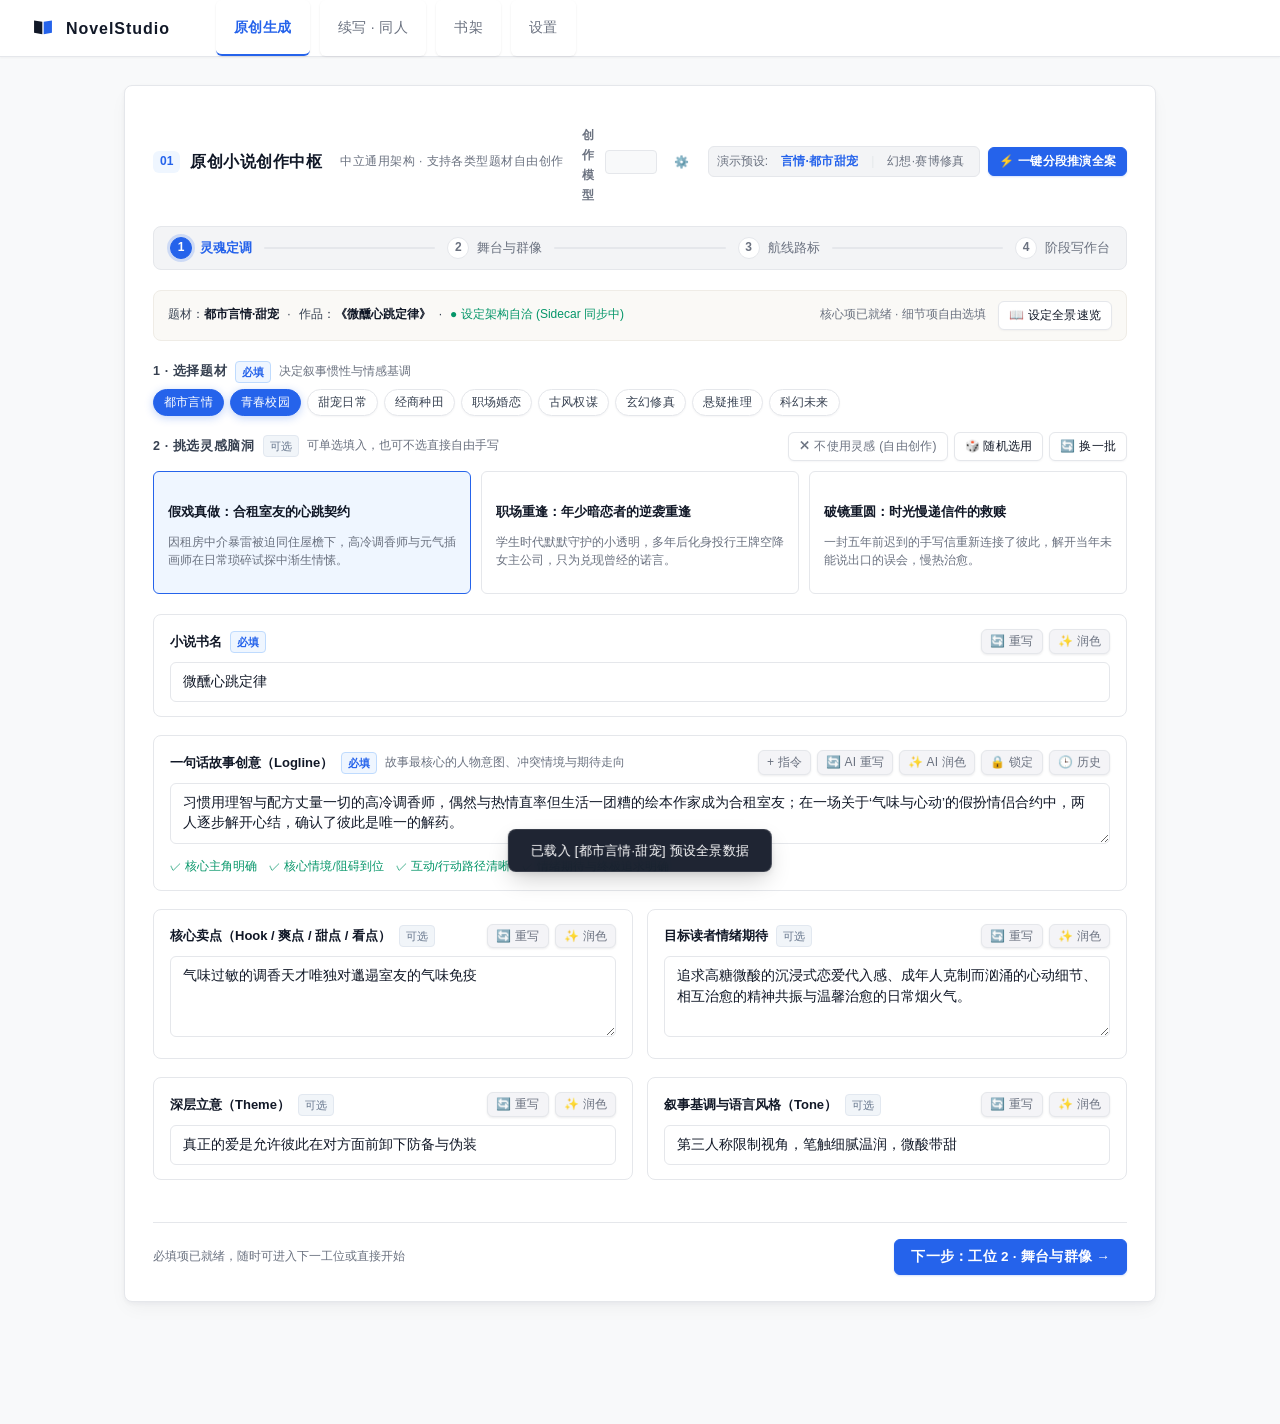
==== commit cf3a93de: "feat: 全后端接口自动化测试覆盖与稳定性加固 - 新增 tests/test_all_endpoints.py 全量覆盖全部 57 个后端 API 接口测试 - 修复 original_studi" ====
--- a/static/index.html
+++ b/static/index.html
@@ -1279,8 +1279,8 @@
 </main>
 
 <!-- ================= 一键分段推演全案进度模态框 ================= -->
-<div id="chained_modal" class="modal-mask" style="display:none;">
-  <div class="modal-box">
+<div id="chained_modal" class="og-modal-mask" style="display:none;">
+  <div class="og-modal-box">
     <div style="display:flex;align-items:center;justify-content:space-between;border-bottom:1px solid var(--line);padding-bottom:12px;margin-bottom:14px;">
       <b style="font-size:14px;color:var(--ink)">⚡ AI 分段流式推演全案中...</b>
       <span style="font-size:12px;font-weight:700;color:var(--accent)" id="pip_percent">0%</span>
@@ -1308,8 +1308,8 @@
 </div>
 
 <!-- ================= 章节节拍表 (Beat List) 编辑抽屉 ================= -->
-<div id="beat_drawer_mask" class="modal-mask" style="display:none;" onclick="closeBeatDrawer()"></div>
-<div id="beat_drawer" class="modal-box" style="display:none;position:fixed;top:0;right:0;bottom:0;width:min(600px, 90vw);height:100vh;max-height:100vh;border-radius:0;z-index:1060;flex-direction:column;box-shadow:-4px 0 20px rgba(0,0,0,0.15);overflow:hidden;">
+<div id="beat_drawer_mask" class="og-modal-mask" style="display:none;" onclick="closeBeatDrawer()"></div>
+<div id="beat_drawer" style="display:none;position:fixed;top:0;right:0;bottom:0;width:min(600px, 90vw);height:100vh;max-height:100vh;background:#fff;border-radius:0;z-index:1060;flex-direction:column;box-shadow:-4px 0 20px rgba(0,0,0,0.15);overflow:hidden;">
   <div style="display:flex;align-items:center;justify-content:space-between;padding:16px 20px;border-bottom:1px solid var(--line);">
     <h3 style="margin:0;font-size:16px;"><span class="h2-folio">04</span>本卷章节节拍表 (Beat List)</h3>
     <button type="button" class="btn ghost mini-btn" onclick="closeBeatDrawer()">✕ 关闭</button>
@@ -1324,8 +1324,8 @@
 </div>
 
 <!-- ================= 阶段检查点成果与偏差复盘模态框 ================= -->
-<div id="checkpoint_modal" class="modal-mask" style="display:none;">
-  <div class="modal-box" style="max-width:560px;">
+<div id="checkpoint_modal" class="og-modal-mask" style="display:none;">
+  <div class="og-modal-box" style="max-width:560px;">
     <div style="display:flex;align-items:center;justify-content:space-between;border-bottom:1px solid var(--line);padding-bottom:12px;margin-bottom:14px;">
       <b style="font-size:15px;color:var(--ok);">🎉 阶段攻坚完成 · 检查点复盘成果卡</b>
       <button type="button" class="btn ghost mini-btn" onclick="closeCheckpointModal()">✕</button>
--- a/static/css/original_studio.css
+++ b/static/css/original_studio.css
@@ -412,18 +412,18 @@
   margin: 10px 0;
 }
 
-/* 一键推演模态框 */
-.modal-mask {
+/* 一键推演与阶段复盘模态框 */
+.og-modal-mask {
   position: fixed;
   inset: 0;
   background: rgba(17, 24, 39, 0.45);
   backdrop-filter: blur(4px);
-  z-index: 999;
-  display: flex;
+  z-index: 1055;
+  display: none;
   align-items: center;
   justify-content: center;
 }
-.modal-box {
+.og-modal-box {
   background: #fff;
   border: 1px solid var(--line);
   border-radius: var(--radius-lg);
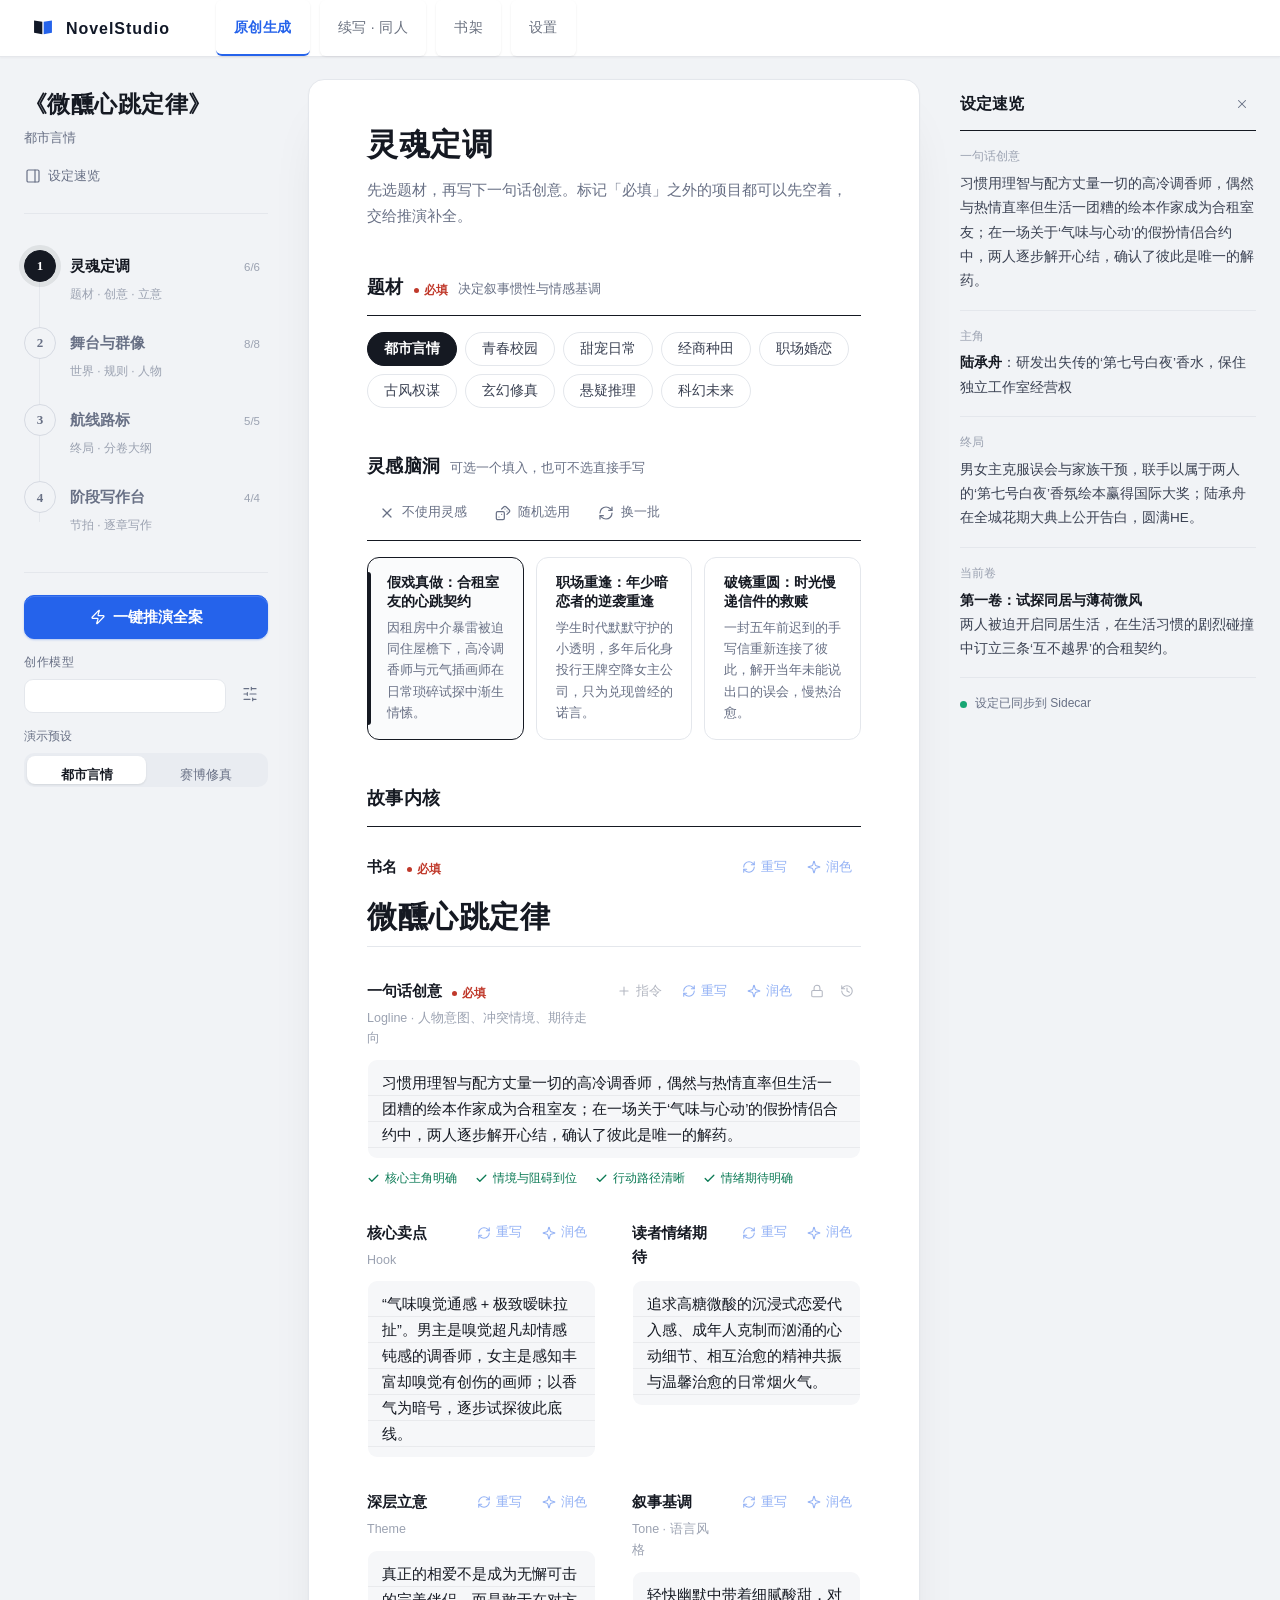
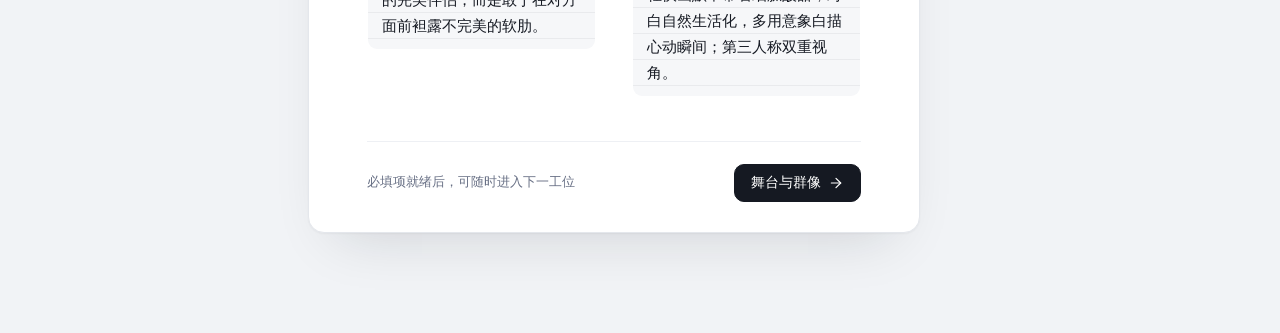
==== commit fd152411: "feat(ui): 替换新版稿纸工坊前端并完成全按钮联调与原子读写加固" ====
--- a/static/index.html
+++ b/static/index.html
@@ -27,554 +27,258 @@
 <main id="main">
 
 <!-- ================= 原创生成 ================= -->
-<section class="view active" id="view-original">
+<section class="view active og" id="view-original">
+<svg class="og-sprite" aria-hidden="true" focusable="false"><defs>
+<symbol id="i-refresh" viewBox="0 0 24 24"><path d="M3 12a9 9 0 0 1 9-9 9.75 9.75 0 0 1 6.74 2.74L21 8"/><path d="M21 3v5h-5"/><path d="M21 12a9 9 0 0 1-9 9 9.75 9.75 0 0 1-6.74-2.74L3 16"/><path d="M8 16H3v5"/></symbol>
+<symbol id="i-sparkle" viewBox="0 0 24 24"><path d="M9.94 15.5A2 2 0 0 0 8.5 14.06l-6.14-1.58a.5.5 0 0 1 0-.96L8.5 9.94A2 2 0 0 0 9.94 8.5l1.58-6.14a.5.5 0 0 1 .96 0L14.06 8.5a2 2 0 0 0 1.44 1.44l6.14 1.58a.5.5 0 0 1 0 .96L15.5 14.06a2 2 0 0 0-1.44 1.44l-1.58 6.14a.5.5 0 0 1-.96 0z"/></symbol>
+<symbol id="i-lock" viewBox="0 0 24 24"><rect width="18" height="11" x="3" y="11" rx="2"/><path d="M7 11V7a5 5 0 0 1 10 0v4"/></symbol>
+<symbol id="i-clock" viewBox="0 0 24 24"><path d="M3 12a9 9 0 1 0 9-9 9.75 9.75 0 0 0-6.74 2.74L3 8"/><path d="M3 3v5h5"/><path d="M12 7v5l4 2"/></symbol>
+<symbol id="i-plus" viewBox="0 0 24 24"><path d="M5 12h14"/><path d="M12 5v14"/></symbol>
+<symbol id="i-check" viewBox="0 0 24 24"><path d="M20 6 9 17l-5-5"/></symbol>
+<symbol id="i-x" viewBox="0 0 24 24"><path d="M18 6 6 18"/><path d="m6 6 12 12"/></symbol>
+<symbol id="i-dice" viewBox="0 0 24 24"><rect width="12" height="12" x="2" y="10" rx="2"/><path d="m17.92 14 3.5-3.5a2.24 2.24 0 0 0 0-3l-5-4.92a2.24 2.24 0 0 0-3 0L10 6"/><path d="M6 18h.01M10 14h.01M15 6h.01M18 9h.01"/></symbol>
+<symbol id="i-right" viewBox="0 0 24 24"><path d="M5 12h14"/><path d="m12 5 7 7-7 7"/></symbol>
+<symbol id="i-left" viewBox="0 0 24 24"><path d="m12 19-7-7 7-7"/><path d="M19 12H5"/></symbol>
+<symbol id="i-panel" viewBox="0 0 24 24"><rect width="18" height="18" x="3" y="3" rx="2"/><path d="M15 3v18"/></symbol>
+<symbol id="i-sliders" viewBox="0 0 24 24"><path d="M21 4h-7M10 4H3M21 12h-9M8 12H3M21 20h-5M12 20H3M14 2v4M8 10v4M16 18v4"/></symbol>
+<symbol id="i-play" viewBox="0 0 24 24"><polygon points="6 3 20 12 6 21 6 3"/></symbol>
+<symbol id="i-bolt" viewBox="0 0 24 24"><path d="M4 14a1 1 0 0 1-.78-1.63l9.9-10.2a.5.5 0 0 1 .86.46l-1.92 6.02A1 1 0 0 0 13 10h7a1 1 0 0 1 .78 1.63l-9.9 10.2a.5.5 0 0 1-.86-.46l1.92-6.02A1 1 0 0 0 11 14z"/></symbol>
+<symbol id="i-list" viewBox="0 0 24 24"><path d="M8 6h13M8 12h13M8 18h13M3 6h.01M3 12h.01M3 18h.01"/></symbol>
+</defs></svg>
     <div class="onboarding-banner" id="og_no_provider_banner" style="display:none">
       <span>未配置任何 AI 大模型服务，请先在设置中添加至少一个可用模型提供商。</span>
       <button class="btn mini-btn" id="og_go_settings_btn">前往设置</button>
     </div>
-    <div class="card">
-      <div style="display:flex;align-items:center;justify-content:space-between;margin-bottom:12px;flex-wrap:wrap;gap:8px;">
-        <h2 style="margin:0"><span class="h2-folio">01</span>原创小说创作中枢 <span style="font-size:12px;color:var(--muted);font-weight:normal;margin-left:8px;">中立通用架构 · 支持各类型题材自由创作</span></h2>
-        
-        <div style="display:flex;align-items:center;gap:8px;flex-wrap:wrap;">
-          <!-- 模型选择器 -->
-          <div style="display:flex;align-items:center;gap:6px;">
-            <label for="og_provider" style="font-size:12px;color:var(--muted);">创作模型</label>
-            <select id="og_provider" class="mini-input" style="font-size:12px;padding:2px 8px;border-radius:4px;border:1px solid var(--line);"></select>
-            <button type="button" class="btn ghost mini-btn" id="btn_manage_og" title="管理模型配置">⚙️</button>
-          </div>
-          <!-- 题材风格快速切换器演示 -->
-          <div style="display:flex;align-items:center;gap:6px;background:var(--card-subtle);padding:3px 8px;border-radius:6px;border:1px solid var(--line);font-size:12px;">
-            <span style="color:var(--muted)">演示预设:</span>
-            <button type="button" class="btn ghost mini-btn" id="btn_demo_romance" style="padding:2px 6px;color:var(--accent);font-weight:600;" onclick="loadDemo('romance')">言情·都市甜宠</button>
-            <span style="color:var(--line)">|</span>
-            <button type="button" class="btn ghost mini-btn" id="btn_demo_fantasy" style="padding:2px 6px;" onclick="loadDemo('fantasy')">幻想·赛博修真</button>
-          </div>
-          <button type="button" class="btn primary mini-btn" onclick="openChainedModal()">⚡ 一键分段推演全案</button>
-        </div>
-      </div>
-
-      <!-- P2: 分步向导导航条 (Wizard Stepper) -->
-      <div class="stepper-bar" id="og_stepper_bar">
-        <div class="stepper-step active" id="step_tab_1" onclick="goToStep(1)">
-          <span class="step-num">1</span>
-          <span class="step-title">灵魂定调</span>
-        </div>
-        <div class="stepper-line"></div>
-        <div class="stepper-step" id="step_tab_2" onclick="goToStep(2)">
-          <span class="step-num">2</span>
-          <span class="step-title">舞台与群像</span>
-        </div>
-        <div class="stepper-line"></div>
-        <div class="stepper-step" id="step_tab_3" onclick="goToStep(3)">
-          <span class="step-num">3</span>
-          <span class="step-title">航线路标</span>
-        </div>
-        <div class="stepper-line"></div>
-        <div class="stepper-step" id="step_tab_4" onclick="goToStep(4)">
-          <span class="step-num">4</span>
-          <span class="step-title">阶段写作台</span>
-        </div>
-      </div>
-
-      <!-- 作品卡摘要与完成度条 -->
-      <div class="og2-summary-bar">
-        <div class="og2-summary-meta">
-          <span>题材：<b id="sum_genre">都市言情 / 甜宠治愈</b></span>
-          <span>·</span>
-          <span>作品：<b id="sum_title">《微醺心跳定律》</b></span>
-          <span>·</span>
-          <span style="color:var(--ok)">● 设定架构自洽 (Sidecar 同步中)</span>
-        </div>
-        <div style="display:flex;align-items:center;gap:12px;">
-          <span style="color:var(--muted)">核心项已就绪 · 细节项自由选填</span>
-          <button type="button" class="btn secondary mini-btn" onclick="toggleQuickDrawer()">📖 设定全景速览</button>
-        </div>
-      </div>
-
-      <!-- ================= 工位 1：灵魂定调 ================= -->
-      <div id="station_1" class="station-panel">
-        <!-- 1 · 题材选择 (必填) -->
-        <div style="display:flex;align-items:center;gap:8px;margin-bottom:6px;">
-          <label style="margin:0">1 · 选择题材</label>
-          <span class="badge-req">必填</span>
-          <span style="font-size:12px;color:var(--muted)">决定叙事惯性与情感基调</span>
-        </div>
-        <div class="genre-rack">
-          <button type="button" class="tag-pill active" onclick="selectGenre(this)">都市言情</button>
-          <button type="button" class="tag-pill active" onclick="selectGenre(this)">青春校园</button>
-          <button type="button" class="tag-pill" onclick="selectGenre(this)">甜宠日常</button>
-          <button type="button" class="tag-pill" onclick="selectGenre(this)">经商种田</button>
-          <button type="button" class="tag-pill" onclick="selectGenre(this)">职场婚恋</button>
-          <button type="button" class="tag-pill" onclick="selectGenre(this)">古风权谋</button>
-          <button type="button" class="tag-pill" onclick="selectGenre(this)">玄幻修真</button>
-          <button type="button" class="tag-pill" onclick="selectGenre(this)">悬疑推理</button>
-          <button type="button" class="tag-pill" onclick="selectGenre(this)">科幻未来</button>
-        </div>
-
-        <!-- 2 · 灵感脑洞库 (可选) -->
-        <div style="display:flex;align-items:center;justify-content:space-between;margin-top:16px;">
-          <div style="display:flex;align-items:center;gap:8px;">
-            <label style="margin:0">2 · 挑选灵感脑洞</label>
-            <span class="badge-opt">可选</span>
-            <span style="font-size:12px;color:var(--muted)">可单选填入，也可不选直接自由手写</span>
-          </div>
-          <div style="display:flex;gap:6px;">
-            <button type="button" class="btn secondary mini-btn" id="btn_clear_trope" onclick="clearTropeSelection()" style="color:var(--muted);">✕ 不使用灵感 (自由创作)</button>
-            <button type="button" class="btn secondary mini-btn" onclick="randomTrope()">🎲 随机选用</button>
-            <button type="button" class="btn secondary mini-btn" onclick="alert('AI 正在依据当前题材生成一批新灵感...')">🔄 换一批</button>
-          </div>
-        </div>
-        <div class="trope-grid" id="trope_cards_container">
-          <div class="trope-card active" onclick="chooseTrope(this)">
-            <h4 id="trope_t1">假戏真做：合租室友的心跳契约</h4>
-            <p id="trope_d1">因租房中介暴雷被迫同住屋檐下，高冷调香师与元气插画师在日常琐碎试探中渐生情愫。</p>
-          </div>
-          <div class="trope-card" onclick="chooseTrope(this)">
-            <h4 id="trope_t2">职场重逢：年少暗恋者的逆袭重逢</h4>
-            <p id="trope_d2">学生时代默默守护的小透明，多年后化身投行王牌空降女主公司，只为兑现曾经的诺言。</p>
-          </div>
-          <div class="trope-card" onclick="chooseTrope(this)">
-            <h4 id="trope_t3">破镜重圆：时光慢递信件的救赎</h4>
-            <p id="trope_d3">一封五年前迟到的手写信重新连接了彼此，解开当年未能说出口的误会，慢热治愈。</p>
-          </div>
-        </div>
-
-        <!-- 3 · 个性化内容字段 (SpecField 规范驱动：有润色必须有重写) -->
-        <div style="margin-top:20px;">
-          <!-- FIELD: 书名 (必填) -->
-          <div class="spec-field-wrap">
-            <div class="spec-field-head">
-              <div class="spec-field-label-group">
-                <span class="spec-field-label">小说书名</span>
-                <span class="badge-req">必填</span>
-              </div>
-              <div class="og2-toolbar">
-                <button type="button" class="og2-toolbar-btn" onclick="mockAiAction('title', 'rewrite')">🔄 重写</button>
-                <button type="button" class="og2-toolbar-btn" onclick="mockAiAction('title', 'polish')">✨ 润色</button>
-              </div>
-            </div>
-            <input type="text" id="val_title" value="微醺心跳定律">
-          </div>
-
-          <!-- FIELD: 一句话故事创意 (Logline) (必填) -->
-          <div class="spec-field-wrap" id="wrap_logline">
-            <div class="spec-field-head">
-              <div class="spec-field-label-group">
-                <span class="spec-field-label">一句话故事创意（Logline）</span>
-                <span class="badge-req">必填</span>
-                <span style="font-size:12px;color:var(--muted)">故事最核心的人物意图、冲突情境与期待走向</span>
-              </div>
-              <div class="og2-toolbar">
-                <button type="button" class="og2-toolbar-btn" onclick="toggleDirective('logline')">+ 指令</button>
-                <button type="button" class="og2-toolbar-btn" onclick="mockAiAction('logline', 'rewrite')">🔄 AI 重写</button>
-                <button type="button" class="og2-toolbar-btn" onclick="mockAiAction('logline', 'polish')">✨ AI 润色</button>
-                <button type="button" class="og2-toolbar-btn" id="lock_logline" onclick="toggleLock('logline')">🔒 锁定</button>
-                <button type="button" class="og2-toolbar-btn" onclick="alert('【历史版本】
-1. 11:30 最新版
-2. 11:20 初始推演版')">🕒 历史</button>
-              </div>
-            </div>
-
-            <!-- 附带指令输入条 -->
-            <div id="dir_logline" class="directive-input-bar" style="display:none;">
-              <input type="text" id="dir_input_logline" placeholder="输入一句话指令，如：强化男女主性格反差，增强暧昧拉扯与生活烟火气...">
-              <button type="button" class="btn primary mini-btn" onclick="submitDirective('logline')">执行重写</button>
-            </div>
-
-            <textarea id="val_logline" rows="2">习惯用理智与配方丈量一切的高冷调香师，偶然与热情直率但生活一团糟的绘本作家成为合租室友；在一场关于‘气味与心动’的假扮情侣合约中，两人逐步解开心结，确认了彼此是唯一的解药。</textarea>
-
-            <!-- 审阅模式对比栏 -->
-            <div id="review_logline" class="og2-review-bar" style="display:none;">
-              <div style="display:flex;align-items:center;gap:8px;">
-                <span style="font-size:12px;font-weight:600;color:var(--accent);">AI 提议版本 (1/2)</span>
-                <div class="og2-seg-group">
-                  <button type="button" class="og2-seg-btn active">行内对比</button>
-                  <button type="button" class="og2-seg-btn">并排查看</button>
-                </div>
-              </div>
-              <div style="display:flex;gap:6px;">
-                <button type="button" class="btn primary mini-btn" onclick="acceptDiff('logline')">✓ 保留此版</button>
-                <button type="button" class="btn secondary mini-btn" onclick="revertDiff('logline')">✕ 撤回</button>
-              </div>
-            </div>
-            <div id="diff_logline" class="diff-content" style="display:none;">
-              习惯用理智丈量一切的高冷调香师，偶然与热情直率的绘本作家成为合租室友；<span class="diff-del">在一场关于‘气味与心动’的假扮情侣合约中</span><span class="diff-ins">在同居日常与相互救赎的微醺气味中</span>，两人逐步解开心结，确认了彼此是唯一的解药。
-            </div>
-
-            <div class="rule-indicators">
-              <span class="rule-indicator ok">✓ 核心主角明确</span>
-              <span class="rule-indicator ok">✓ 核心情境/阻碍到位</span>
-              <span class="rule-indicator ok">✓ 互动/行动路径清晰</span>
-              <span class="rule-indicator ok">✓ 情绪期待与终极追求明确</span>
-            </div>
-          </div>
-
-          <!-- FIELD: 核心卖点 Hook & 目标读者期待 (可选) -->
-          <div class="grid-2">
-            <div class="spec-field-wrap">
-              <div class="spec-field-head">
-                <div class="spec-field-label-group">
-                  <span class="spec-field-label">核心卖点（Hook / 爽点 / 甜点 / 看点）</span>
-                  <span class="badge-opt">可选</span>
-                </div>
-                <div class="og2-toolbar">
-                  <button type="button" class="og2-toolbar-btn" onclick="mockAiAction('hook', 'rewrite')">🔄 重写</button>
-                  <button type="button" class="og2-toolbar-btn" onclick="mockAiAction('hook', 'polish')">✨ 润色</button>
-                </div>
-              </div>
-              <textarea id="val_hook" rows="3">“气味嗅觉通感 + 极致暧昧拉扯”。男主是嗅觉超凡却情感钝感的调香师，女主是感知丰富却嗅觉有创伤的画师；以香气为暗号，逐步试探彼此底线。</textarea>
-            </div>
-            <div class="spec-field-wrap">
-              <div class="spec-field-head">
-                <div class="spec-field-label-group">
-                  <span class="spec-field-label">目标读者情绪期待</span>
-                  <span class="badge-opt">可选</span>
-                </div>
-                <div class="og2-toolbar">
-                  <button type="button" class="og2-toolbar-btn" onclick="mockAiAction('reader', 'rewrite')">🔄 重写</button>
-                  <button type="button" class="og2-toolbar-btn" onclick="mockAiAction('reader', 'polish')">✨ 润色</button>
-                </div>
-              </div>
-              <textarea id="val_reader" rows="3">追求高糖微酸的沉浸式恋爱代入感、成年人克制而汹涌的心动细节、相互治愈的精神共振与温馨治愈的日常烟火气。</textarea>
-            </div>
-          </div>
-
-          <!-- FIELD: 深层立意 Theme & 叙事基调 Tone (可选) -->
-          <div class="grid-2">
-            <div class="spec-field-wrap">
-              <div class="spec-field-head">
-                <div class="spec-field-label-group">
-                  <span class="spec-field-label">深层立意（Theme）</span>
-                  <span class="badge-opt">可选</span>
-                </div>
-                <div class="og2-toolbar">
-                  <button type="button" class="og2-toolbar-btn" onclick="mockAiAction('theme', 'rewrite')">🔄 重写</button>
-                  <button type="button" class="og2-toolbar-btn" onclick="mockAiAction('theme', 'polish')">✨ 润色</button>
-                </div>
-              </div>
-              <input type="text" id="val_theme" value="真正的相爱不是成为无懈可击的完美伴侣，而是敢于在对方面前袒露不完美的软肋。">
-            </div>
-            <div class="spec-field-wrap">
-              <div class="spec-field-head">
-                <div class="spec-field-label-group">
-                  <span class="spec-field-label">叙事基调与语言风格（Tone）</span>
-                  <span class="badge-opt">可选</span>
-                </div>
-                <div class="og2-toolbar">
-                  <button type="button" class="og2-toolbar-btn" onclick="mockAiAction('tone', 'rewrite')">🔄 重写</button>
-                  <button type="button" class="og2-toolbar-btn" onclick="mockAiAction('tone', 'polish')">✨ 润色</button>
-                </div>
-              </div>
-              <input type="text" id="val_tone" value="轻快幽默中带着细腻酸甜，对白自然生活化，多用意象白描心动瞬间；第三人称双重视角。">
-            </div>
-          </div>
-        </div>
-
-        <div class="nav-row">
-          <span style="font-size:12px;color:var(--muted)">必填项已就绪，随时可进入下一工位或直接开始</span>
-          <button type="button" class="btn primary" onclick="goToStep(2)">下一步：工位 2 · 舞台与群像 →</button>
-        </div>
-      </div>
-
-      <!-- ================= 工位 2：舞台与群像 ================= -->
-      <div id="station_2" class="station-panel" style="display:none;">
-        <div style="margin-bottom:12px;">
-          <h3 style="font-size:14px;font-weight:700;">世界观与环境法则设定（细节均为可选）</h3>
-          <p style="font-size:12px;color:var(--muted)">无论幻想世界还是现代现实生活，均可在下方设定专属的环境约束或生活质感。</p>
-        </div>
-
-        <!-- 舞台设定 / 核心规则与代价 (可选) -->
-        <div class="spec-field-wrap" style="background:#FAF9F6;">
-          <div class="spec-field-head">
-            <div class="spec-field-label-group">
-              <span class="spec-field-label">核心规则 / 时代壁垒 / 现实约束 (可选)</span>
-              <span class="badge-opt">可选</span>
-            </div>
-            <div class="og2-toolbar">
-              <button type="button" class="og2-toolbar-btn" onclick="mockAiAction('rules', 'rewrite')">🔄 重写</button>
-              <button type="button" class="og2-toolbar-btn" onclick="mockAiAction('rules', 'polish')">✨ 润色</button>
-            </div>
-          </div>
-          <textarea id="val_rules" rows="2" placeholder="如：修真的硬代价、现实中职场避嫌规定、家庭阶层壁垒、特殊病理约束等（没有可留空）">【职业与心理约束】：男主家族企业对调香师有严苛的“感情中立”职业伦理，认为恋爱会让情绪波动破坏嗅觉灵敏度；女主因童年火灾创伤对焦糊味有应激反应。</textarea>
-        </div>
-
-        <!-- 市井与生活质感细节 (可选) -->
-        <div class="spec-field-wrap">
-          <div class="spec-field-head">
-            <div class="spec-field-label-group">
-              <span class="spec-field-label">生活质感与日常细节补充 (可选)</span>
-              <span class="badge-opt">可选</span>
-            </div>
-            <div class="og2-toolbar">
-              <button type="button" class="og2-toolbar-btn" onclick="mockAiAction('micro', 'rewrite')">🔄 重写</button>
-              <button type="button" class="og2-toolbar-btn" onclick="mockAiAction('micro', 'polish')">✨ 润色</button>
-            </div>
-          </div>
-          <input type="text" id="val_micro" value="老城区梧桐树下的两居室老洋房；男主书房陈列着 300 种冷门香料浸膏；女主阳台堆满多肉植物与涂鸦画板。">
-        </div>
-
-        <!-- 角色架构 (主角必填，其余全可选，宿敌彻底可选) -->
-        <div style="display:flex;align-items:center;justify-content:space-between;margin:20px 0 10px;">
-          <div style="display:flex;align-items:center;gap:8px;">
-            <label style="margin:0">角色网络档案（主角必填，配角/CP/对手自由选填）</label>
-            <span class="badge-req">主角必填</span>
-            <span class="badge-opt">其他角色可选</span>
-          </div>
-          <button type="button" class="btn secondary mini-btn" onclick="alert('已新增一位自定义角色卡片')">+ 添加人物档案</button>
-        </div>
-
-        <!-- 主角卡片 (必填) -->
-        <div class="spec-field-wrap" style="border-left:3px solid var(--accent);">
-          <div class="spec-field-head" style="border-bottom:1px solid var(--line);padding-bottom:8px;">
-            <div class="spec-field-label-group">
-              <span class="spec-field-label" id="c1_name_badge">第一主角 · 陆承舟 (Lu Chengzhou)</span>
-              <span class="badge-req">主角必填</span>
-            </div>
-            <div class="og2-toolbar">
-              <button type="button" class="og2-toolbar-btn" onclick="mockAiAction('char1', 'rewrite')">🔄 重写人物</button>
-              <button type="button" class="og2-toolbar-btn" onclick="mockAiAction('char1', 'polish')">✨ 润色</button>
-            </div>
-          </div>
-          <div class="grid-2" style="margin-top:10px;">
-            <div>
-              <span style="font-size:11px;font-weight:700;color:#D97706;display:block;margin-bottom:2px;">外在目标 / 追求 (Want - 开局迫切目标) <span class="badge-req">必填</span></span>
-              <input type="text" id="c1_want" value="研发出失传的‘第七号白夜’香水，保住独立工作室经营权">
-            </div>
-            <div>
-              <span style="font-size:11px;font-weight:700;color:var(--ok);display:block;margin-bottom:2px;">内在缺失 / 心结 (Need - 心灵成长点) <span class="badge-opt">可选</span></span>
-              <input type="text" id="c1_need" value="打破冰冷理性防线，学会向信任的人表达真实情感">
-            </div>
-            <div>
-              <span style="font-size:11px;font-weight:700;color:var(--muted);display:block;margin-bottom:2px;">创伤成因 / 执念 (Wound) <span class="badge-opt">可选</span></span>
-              <input type="text" id="c1_wound" value="童年被家族视作没有感情的调香机器，害怕被抛弃">
-            </div>
-            <div>
-              <span style="font-size:11px;font-weight:700;color:var(--accent);display:block;margin-bottom:2px;">行事底线 / 高光品质 (Principle) <span class="badge-opt">可选</span></span>
-              <input type="text" id="c1_principle" value="绝不用廉价工业香精伪造手作香，尊重每一个生命的嗅觉记忆">
-            </div>
-          </div>
-        </div>
-
-        <!-- 关键对手 / CP对象 / 重要配角卡片 (可选，完全不限于敌人) -->
-        <div class="spec-field-wrap">
-          <div class="spec-field-head" style="border-bottom:1px solid var(--line);padding-bottom:8px;">
-            <div class="spec-field-label-group">
-              <span class="spec-field-label" id="c2_name_badge">重要角色 / CP对象 · 姜幼柠 (Jiang Youning)</span>
-              <span class="badge-opt">可选</span>
-            </div>
-            <div style="display:flex;align-items:center;gap:6px;">
-              <span style="font-size:11px;color:var(--muted)">定位：</span>
-              <select style="width:110px;padding:2px 6px;font-size:11.5px;">
-                <option selected>恋爱/CP对象</option>
-                <option>欢喜冤家</option>
-                <option>竞争对手/宿敌</option>
-                <option>好友/闺蜜</option>
-                <option>导师/长辈</option>
-              </select>
-              <div class="og2-toolbar" style="margin-left:6px;">
-                <button type="button" class="og2-toolbar-btn" onclick="mockAiAction('char2', 'rewrite')">🔄 重写</button>
-                <button type="button" class="og2-toolbar-btn" onclick="mockAiAction('char2', 'polish')">✨ 润色</button>
-              </div>
-            </div>
-          </div>
-          <div class="grid-2" style="margin-top:10px;">
-            <div>
-              <span style="font-size:11px;font-weight:600;color:var(--muted);display:block;margin-bottom:2px;">核心性格与驱动力 (Motivation) <span class="badge-opt">可选</span></span>
-              <input type="text" id="c2_mot" value="乐天随性却坚韧，急需完成个人首部绘本出版以证明自己的创作价值">
-            </div>
-            <div>
-              <span style="font-size:11px;font-weight:600;color:var(--muted);display:block;margin-bottom:2px;">与主角的互动焦点 / 矛盾点 (Relation) <span class="badge-opt">可选</span></span>
-              <input type="text" id="c2_rel" value="作息黑白颠倒、生活习惯大碰撞，但能精准捕捉男主隐藏的脆弱">
-            </div>
-          </div>
-        </div>
-
-        <div class="nav-row">
-          <button type="button" class="btn secondary" onclick="goToStep(1)">← 上一步</button>
-          <button type="button" class="btn primary" onclick="goToStep(3)">下一步：工位 3 · 航线路标 →</button>
-        </div>
-      </div>
-
-      <!-- ================= 工位 3：航线路标 ================= -->
-      <div id="station_3" class="station-panel" style="display:none;">
-        <!-- 全书终局与核心主线 (可选) -->
-        <div class="spec-field-wrap" style="background:#FAF5FF;border-color:#E9D5FF;">
-          <div class="spec-field-head">
-            <div class="spec-field-label-group">
-              <span class="spec-field-label" style="color:#7E22CE">全书预期大结局走向 (Ending) 与贯穿主线 (可选)</span>
-              <span class="badge-opt">可选</span>
-            </div>
-            <div class="og2-toolbar">
-              <button type="button" class="og2-toolbar-btn" onclick="mockAiAction('ending', 'rewrite')">🔄 重写</button>
-              <button type="button" class="og2-toolbar-btn" onclick="mockAiAction('ending', 'polish')">✨ 润色</button>
-            </div>
-          </div>
-          <textarea id="val_ending" rows="2" placeholder="预期大结局走向，如：甜美HE领证合伙开店、主角解开心结各自成长、夺得冠军等（可留空随写随定）">男女主克服误会与家族干预，联手以属于两人的‘第七号白夜’香氛绘本赢得国际大奖；陆承舟在全城花期大典上公开告白，圆满HE。</textarea>
-        </div>
-
-        <!-- 纵向分卷路线图 (Roadmap) -->
-        <div style="display:flex;align-items:center;justify-content:space-between;margin:18px 0 8px;">
-          <div style="display:flex;align-items:center;gap:8px;">
-            <label style="margin:0">阶段性大纲与四大锚点（1 阶段 = 1 分卷）</label>
-            <span class="badge-req">第1阶段必填</span>
-            <span class="badge-opt">后续阶段可选</span>
-          </div>
-          <button type="button" class="btn secondary mini-btn" onclick="alert('已新增一个分卷阶段')">+ 增加一卷阶段</button>
-        </div>
-
-        <div class="roadmap-container">
-          <div class="roadmap-axis"></div>
-
-          <!-- 第一阶段卡片 -->
-          <div class="stage-card active-stage">
-            <div class="stage-dot"></div>
-            <div style="display:flex;align-items:center;justify-content:space-between;border-bottom:1px solid var(--line);padding-bottom:8px;">
-              <div style="display:flex;align-items:center;gap:8px;">
-                <b id="st1_title" style="color:var(--accent);font-size:14px;">第一卷：试探同居与薄荷微风</b>
-                <span class="tag-pill active mini-btn" style="padding:2px 8px;">当前攻坚卷</span>
-                <span style="font-size:12px;color:var(--muted)">预估 10 章 · 约 2 万字</span>
-              </div>
-              <div style="display:flex;gap:6px;">
-                <button type="button" class="og2-toolbar-btn" onclick="mockAiAction('stage1', 'rewrite')">🔄 重写本卷锚点</button>
-                <button type="button" class="btn primary mini-btn" onclick="goToStep(4)">去写作台攻坚本卷 ➔</button>
-              </div>
-            </div>
-            <div class="anchor-grid">
-              <div class="anchor-box">
-                <span class="anchor-title">① 阶段核心目标 <span class="badge-req">必填</span></span>
-                <span id="st1_a1">两人被迫开启同居生活，在生活习惯的剧烈碰撞中订立三条‘互不越界’的合租契约。</span>
-              </div>
-              <div class="anchor-box">
-                <span class="anchor-title">② 核心阻力 / 羁绊障碍 <span class="badge-opt">可选</span></span>
-                <span id="st1_a2">男主严重的洁癖与感情防备，以及女主因手部神经痛面临绘本截稿危机。</span>
-              </div>
-              <div class="anchor-box" style="border-color:#FCD34D;background:#FEFCE8;">
-                <span class="anchor-title" style="color:#B45309">③ 阶段高潮 / 情感引爆点 <span class="badge-opt">可选</span></span>
-                <span id="st1_a3">台风停电之夜，女主幽闭发作，男主打破理性第一次破例拥抱安抚，感情实质破冰。</span>
-              </div>
-              <div class="anchor-box" style="border-color:#DDD6FE;background:#F5F3FF;">
-                <span class="anchor-title" style="color:#6D28D9">④ 破局跳板 / 新引子 <span class="badge-opt">可选</span></span>
-                <span id="st1_a4">男主母亲突然登门拜访，为了应对危机，男主主动提议签署为期三个月的‘假扮情侣’协议。</span>
-              </div>
-            </div>
-          </div>
-
-          <!-- 第二阶段卡片 -->
-          <div class="stage-card">
-            <div class="stage-dot" style="border-color:var(--muted)"></div>
-            <div style="display:flex;align-items:center;justify-content:space-between;border-bottom:1px solid var(--line);padding-bottom:8px;">
-              <div style="display:flex;align-items:center;gap:8px;">
-                <b id="st2_title" style="color:var(--ink);font-size:14px;">第二卷：契约情侣与香调升温</b>
-                <span class="tag-pill mini-btn" style="padding:2px 8px;">待前卷完成</span>
-                <span style="font-size:12px;color:var(--muted)">预估 12 章 · 约 2.5 万字</span>
-              </div>
-              <button type="button" class="btn secondary mini-btn" onclick="alert('编辑第二卷锚点')">编辑锚点</button>
-            </div>
-            <div class="anchor-grid">
-              <div class="anchor-box">
-                <span class="anchor-title">核心目标</span>
-                <span id="st2_a1">以情侣身份出席艺术展，在公开场合高甜互动逐渐弄假成真</span>
-              </div>
-              <div class="anchor-box">
-                <span class="anchor-title">高潮引爆点</span>
-                <span id="st2_a3">雨中露天酒会初吻，假戏真做情感彻底失控</span>
-              </div>
-            </div>
-          </div>
-        </div>
-
-        <div class="nav-row">
-          <button type="button" class="btn secondary" onclick="goToStep(2)">← 上一步</button>
-          <button type="button" class="btn primary" onclick="goToStep(4)">下一步：工位 4 · 阶段写作台 →</button>
-        </div>
-      </div>
-
-      <!-- ================= 工位 4：阶段写作台 ================= -->
-      <div id="station_4" class="station-panel" style="display:none;">
-        <div style="display:flex;align-items:center;justify-content:space-between;margin-bottom:14px;">
-          <div>
-            <h3 id="st4_cur_title" style="font-size:15px;font-weight:700;color:var(--ink)">本卷攻坚：第一卷 · 试探同居与薄荷微风</h3>
-            <span style="font-size:12px;color:var(--muted)">两段式写作：先推演章节节拍表，再严格按节拍逐章攻坚</span>
-          </div>
-          <span class="tag-pill active mini-btn" id="st4_status_tag">节拍就绪 · 待攻坚</span>
-        </div>
-
-        <!-- 节拍表 -->
-        <div class="spec-field-wrap">
-          <div class="spec-field-head">
-            <span class="spec-field-label">本卷章节节拍表 (Beat List · 共 6 节拍章)</span>
-            <button type="button" class="btn secondary mini-btn" onclick="alert('已重新规划节拍')">🔄 重新推演节拍</button>
-          </div>
-          <div id="beats_list">
-            <div class="beat-item">
-              <div><b style="color:var(--accent);margin-right:8px;">第 1 章</b> <span id="b1_t">暴雨合租夜</span> <span class="tag-pill mini-btn">开篇相遇</span></div>
-              <span style="font-size:12px;color:var(--muted)" id="b1_d">中介携款潜逃，两人因同一套房源在雨夜对峙，最终各退一步合租</span>
-            </div>
-            <div class="beat-item">
-              <div><b style="color:var(--accent);margin-right:8px;">第 2 章</b> <span id="b2_t">界线分明的三条家规</span> <span class="tag-pill mini-btn">互动推进</span></div>
-              <span style="font-size:12px;color:var(--muted)" id="b2_d">男主画地为界，女主外卖气味引发嗅觉警报，笑料百出</span>
-            </div>
-            <div class="beat-item climax">
-              <div><b style="color:#B45309;margin-right:8px;">第 5 章</b> <span id="b5_t">台风停电夜的拥抱</span> <span class="tag-pill active mini-btn" style="background:#F59E0B;border-color:#F59E0B">💖 阶段情感引爆</span></div>
-              <span style="font-size:12px;color:#92400E" id="b5_d">雷鸣电闪引发女主创伤应激，男主本能破防，将她紧紧护在怀中</span>
-            </div>
-            <div class="beat-item hook">
-              <div><b style="color:#6D28D9;margin-right:8px;">第 6 章</b> <span id="b6_t">意外造访的情侣契约</span> <span class="tag-pill active mini-btn" style="background:#8B5CF6;border-color:#8B5CF6">⚡ 破局跳板</span></div>
-              <span style="font-size:12px;color:#5B21B6" id="b6_d">家族长辈突然查岗，情急之下两人签下为期三月的恋爱协议</span>
-            </div>
-          </div>
-
-          <div style="display:flex;align-items:center;justify-content:space-between;margin-top:14px;padding-top:10px;border-top:1px solid var(--line);">
-            <span style="font-size:12px;color:var(--ok)">✓ 预检通过：故事状态记忆层已加载，无上游阻断</span>
-            <button type="button" class="btn primary" id="btn_run_stage" onclick="simulateStageRunning()">▶ 开始全卷攻坚写作 (按节拍推演)</button>
-          </div>
-        </div>
-
-        <!-- 流式打字机运行态 (默认隐藏) -->
-        <div id="box_stage_running" class="spec-field-wrap" style="display:none;border-color:var(--accent);">
-          <div style="display:flex;align-items:center;justify-content:space-between;">
-            <b id="running_ch_title" style="color:var(--accent);font-size:13px;">正在攻坚：第 5 章 · 台风停电夜的拥抱 (阶段情感引爆)</b>
-            <span style="font-size:12px;color:var(--muted)">速度: 42 tokens/s · 进度: 85%</span>
-          </div>
-          <div class="stream-terminal" id="terminal_content">
-            <p style="color:#9CA3AF;">// 注入上下文：人物心结（姜幼柠怕黑怕火） + 故事状态（两人已合租三周）...</p>
-            <p>窗外的暴雨狂乱拍打着玻璃，客厅顶灯闪烁了两次，骤然沉入伸手不见五指的漆黑。</p>
-            <p>“啪——”是绘本颜料水杯打翻在木地板上的沉闷脆响，紧接着是姜幼柠压抑着颤抖的急促呼吸声。</p>
-            <p style="color:#93C5FD;">素来有严重洁癖、从不与外人肢体接触的陆承舟，甚至没顾上去开手机的手电筒。他摸着黑径直撞开书房门，一把抓住了缩在墙角发抖的冰凉手指，将她整个人稳稳捞进了怀里。“别怕，”他的嗓音比平日里任何一款苦橙香氛都要低沉沙哑，“我在。”</p>
-          </div>
-        </div>
-
-        <!-- 阶段检查点成果卡 (默认隐藏) -->
-        <div id="box_checkpoint" class="spec-field-wrap" style="display:none;border:2px solid var(--ok);background:#F0FDF4;">
-          <div style="display:flex;align-items:center;justify-content:space-between;border-bottom:1px solid #BBF7D0;padding-bottom:8px;">
-            <b style="color:var(--ok);font-size:14px;">第一卷攻坚完成 · 阶段检查点复盘成果卡</b>
-            <span style="font-size:12px;color:var(--muted)">共 6 章 · 14,820 字 · 已写盘落锁</span>
-          </div>
-          <div class="grid-2" style="margin:10px 0;">
-            <div style="background:#fff;padding:8px 12px;border-radius:6px;border:1px solid #BBF7D0;">
-              <span style="font-size:11px;font-weight:700;color:var(--muted);display:block;">实际生成与原锚点偏差分析</span>
-              <p style="font-size:12.5px;" id="chk_dev">高潮情感互动自然真挚；增加了男主为女主煮姜茶的细节白描，羁绊升温顺畅。</p>
-            </div>
-            <div style="background:#fff;padding:8px 12px;border-radius:6px;border:1px solid #BBF7D0;">
-              <span style="font-size:11px;font-weight:700;color:var(--ok);display:block;">AI 大纲校准建议 (对第二卷)</span>
-              <p style="font-size:12.5px;" id="chk_adv">建议第二卷开篇强化契约情侣在朋友面前‘演戏’时的吃醋微表情，增加戏剧性。</p>
-            </div>
-          </div>
-          <div style="display:flex;justify-content:space-between;align-items:center;padding-top:6px;">
-            <span style="font-size:12px;color:var(--muted)">已更新故事状态记忆层</span>
-            <div style="display:flex;gap:8px;">
-              <button type="button" class="btn secondary mini-btn" onclick="alert('已一键将校准建议回写更新到第二卷设定中！')">一键回写修正下一阶段大纲</button>
-              <button type="button" class="btn primary mini-btn" onclick="alert('已无缝跳转至 Studio 双栏阅读器，当前分卷已解锁供人工精修！')">进入 Studio 沉浸精修 ➔</button>
-            </div>
-          </div>
-        </div>
-
-        <div class="nav-row">
-          <button type="button" class="btn secondary" onclick="goToStep(3)">← 上一步</button>
-          <span style="font-size:12px;color:var(--muted)">第一卷攻坚完成即可启动第二卷</span>
-        </div>
-      </div>
+    <div class="og-shell" id="og_shell">
+      <aside class="og-rail" aria-label="创作进度">
+        <div class="og-book"><h2 class="og-book-title" id="sum_title">《微醺心跳定律》</h2><div class="og-book-meta" id="sum_genre">都市言情 / 甜宠治愈</div><button type="button" class="og-btn is-ghost sm" style="margin:12px 0 0 -11px" onclick="toggleQuickDrawer()"><svg class="ic" aria-hidden="true"><use href="#i-panel"/></svg>设定速览</button></div>
+        <nav class="og-steps" id="og_stepper_bar" aria-label="创作工位">
+<button type="button" class="og-step active" id="step_tab_1" onclick="goToStep(1)">
+  <span class="og-step-node"><span class="num">1</span><svg class="ic ck" aria-hidden="true"><use href="#i-check"/></svg></span>
+  <span><span class="og-step-name"><span>灵魂定调</span><span class="og-step-count" id="cnt_1"></span></span>
+  <span class="og-step-sub">题材 · 创意 · 立意</span><span class="og-step-bar"><i id="bar_1"></i></span></span>
+</button><button type="button" class="og-step" id="step_tab_2" onclick="goToStep(2)">
+  <span class="og-step-node"><span class="num">2</span><svg class="ic ck" aria-hidden="true"><use href="#i-check"/></svg></span>
+  <span><span class="og-step-name"><span>舞台与群像</span><span class="og-step-count" id="cnt_2"></span></span>
+  <span class="og-step-sub">世界 · 规则 · 人物</span><span class="og-step-bar"><i id="bar_2"></i></span></span>
+</button><button type="button" class="og-step" id="step_tab_3" onclick="goToStep(3)">
+  <span class="og-step-node"><span class="num">3</span><svg class="ic ck" aria-hidden="true"><use href="#i-check"/></svg></span>
+  <span><span class="og-step-name"><span>航线路标</span><span class="og-step-count" id="cnt_3"></span></span>
+  <span class="og-step-sub">终局 · 分卷大纲</span><span class="og-step-bar"><i id="bar_3"></i></span></span>
+</button><button type="button" class="og-step" id="step_tab_4" onclick="goToStep(4)">
+  <span class="og-step-node"><span class="num">4</span><svg class="ic ck" aria-hidden="true"><use href="#i-check"/></svg></span>
+  <span><span class="og-step-name"><span>阶段写作台</span><span class="og-step-count" id="cnt_4"></span></span>
+  <span class="og-step-sub">节拍 · 逐章写作</span><span class="og-step-bar"><i id="bar_4"></i></span></span>
+</button>
+        </nav>
+        <div class="og-rail-foot">
+          <button type="button" class="og-btn is-primary lg block" onclick="openChainedModal()"><svg class="ic " aria-hidden="true"><use href="#i-bolt"/></svg>一键推演全案</button>
+          <div><label class="og-mini-label" for="og_provider">创作模型</label><div class="og-select-row"><select id="og_provider" class="og-select"></select><button type="button" class="og-btn is-ghost sm" id="btn_manage_og" title="管理模型配置" aria-label="管理模型配置" style="padding:0 9px"><svg class="ic " aria-hidden="true"><use href="#i-sliders"/></svg></button></div></div>
+          <div><span class="og-mini-label">演示预设</span><div class="og-seg"><button type="button" id="btn_demo_romance" class="is-on" onclick="loadDemo('romance')">都市言情</button><button type="button" id="btn_demo_fantasy" onclick="loadDemo('fantasy')">赛博修真</button></div></div>
+        </div>
+      </aside>
+
+      <div class="og-sheet" id="og_sheet">
+<div id="station_1" class="og-panel station-panel">
+  <h3 class="og-title">灵魂定调</h3>
+  <p class="og-lede">先选题材，再写下一句话创意。标记「必填」之外的项目都可以先空着，交给推演补全。</p>
+
+  <div class="og-section">
+    <div class="og-section-head"><h4 class="og-section-title">题材 <span class="og-req">必填</span><small>决定叙事惯性与情感基调</small></h4></div>
+    <div class="og-chips" role="group" aria-label="题材"><button type="button" class="og-chip active" onclick="selectGenre(this)">都市言情</button><button type="button" class="og-chip" onclick="selectGenre(this)">青春校园</button><button type="button" class="og-chip" onclick="selectGenre(this)">甜宠日常</button><button type="button" class="og-chip" onclick="selectGenre(this)">经商种田</button><button type="button" class="og-chip" onclick="selectGenre(this)">职场婚恋</button><button type="button" class="og-chip" onclick="selectGenre(this)">古风权谋</button><button type="button" class="og-chip" onclick="selectGenre(this)">玄幻修真</button><button type="button" class="og-chip" onclick="selectGenre(this)">悬疑推理</button><button type="button" class="og-chip" onclick="selectGenre(this)">科幻未来</button></div>
+    <input type="hidden" id="val_genre" value="">
+  </div>
+
+  <div class="og-section">
+    <div class="og-section-head">
+      <h4 class="og-section-title">灵感脑洞<small>可选一个填入，也可不选直接手写</small></h4>
+      <div class="og-actions">
+        <button type="button" class="og-btn is-ghost sm" id="btn_clear_trope" onclick="clearTropeSelection()"><svg class="ic " aria-hidden="true"><use href="#i-x"/></svg>不使用灵感</button>
+        <button type="button" class="og-btn is-ghost sm" onclick="randomTrope()"><svg class="ic " aria-hidden="true"><use href="#i-dice"/></svg>随机选用</button>
+        <button type="button" class="og-btn is-ghost sm" id="btn_refresh_tropes" data-act="refresh-tropes"><svg class="ic " aria-hidden="true"><use href="#i-refresh"/></svg>换一批</button>
+      </div>
+    </div>
+    <div class="og-tropes" id="trope_cards_container"><div class="og-trope active" role="button" tabindex="0" onclick="chooseTrope(this)"><h4 id="trope_t1">假戏真做：合租室友的心跳契约</h4><p id="trope_d1">因租房中介暴雷被迫同住屋檐下，高冷调香师与元气插画师在日常琐碎试探中渐生情愫。</p></div><div class="og-trope" role="button" tabindex="0" onclick="chooseTrope(this)"><h4 id="trope_t2">职场重逢：年少暗恋者的逆袭重逢</h4><p id="trope_d2">学生时代默默守护的小透明，多年后化身投行王牌空降女主公司，只为兑现曾经的诺言。</p></div><div class="og-trope" role="button" tabindex="0" onclick="chooseTrope(this)"><h4 id="trope_t3">破镜重圆：时光慢递信件的救赎</h4><p id="trope_d3">一封五年前迟到的手写信重新连接了彼此，解开当年未能说出口的误会，慢热治愈。</p></div></div>
+    <input type="hidden" id="selected_trope_val" value="">
+  </div>
+
+  <div class="og-section">
+    <div class="og-section-head"><h4 class="og-section-title">故事内核</h4></div>
+    <div class="og-field" data-field="title">
+      <div class="og-field-head"><div class="og-flabel"><b>书名</b><span class="og-req">必填</span></div><div class="og-tools" role="group" aria-label="AI 辅助"><button type="button" class="og-tool is-ai" data-act="rewrite" data-field="title"><svg class="ic " aria-hidden="true"><use href="#i-refresh"/></svg><span class="lbl">重写</span></button><button type="button" class="og-tool is-ai" data-act="polish" data-field="title"><svg class="ic " aria-hidden="true"><use href="#i-sparkle"/></svg><span class="lbl">润色</span></button></div></div>
+      <input type="text" id="val_title" class="og-input is-display" value="微醺心跳定律">
+    </div>
+    <div class="og-field" data-field="logline">
+      <div class="og-field-head"><div class="og-flabel"><b>一句话创意</b><span class="og-req">必填</span><small>Logline · 人物意图、冲突情境、期待走向</small></div><div class="og-tools" role="group" aria-label="AI 辅助"><button type="button" class="og-tool" data-act="directive" data-field="logline"><svg class="ic " aria-hidden="true"><use href="#i-plus"/></svg><span class="lbl">指令</span></button><button type="button" class="og-tool is-ai" data-act="rewrite" data-field="logline"><svg class="ic " aria-hidden="true"><use href="#i-refresh"/></svg><span class="lbl">重写</span></button><button type="button" class="og-tool is-ai" data-act="polish" data-field="logline"><svg class="ic " aria-hidden="true"><use href="#i-sparkle"/></svg><span class="lbl">润色</span></button><button type="button" class="og-tool icon" data-act="lock" data-field="logline" id="lock_logline" aria-pressed="false" title="锁定此字段" aria-label="锁定此字段"><svg class="ic " aria-hidden="true"><use href="#i-lock"/></svg></button><button type="button" class="og-tool icon" data-act="history" data-field="logline" title="历史版本" aria-label="历史版本"><svg class="ic " aria-hidden="true"><use href="#i-clock"/></svg></button></div></div>
+      <div id="dir_logline" class="og-directive"><input type="text" id="dir_input_logline" placeholder="给一句方向，如：强化两人性格反差，增加生活烟火气"><button type="button" class="og-btn is-primary sm" data-act="submit-directive" data-field="logline">按此方向重写</button></div>
+      <textarea id="val_logline" class="og-input" rows="3">习惯用理智与配方丈量一切的高冷调香师，偶然与热情直率但生活一团糟的绘本作家成为合租室友；在一场关于‘气味与心动’的假扮情侣合约中，两人逐步解开心结，确认了彼此是唯一的解药。</textarea>
+      <div class="og-checks"><span><svg class="ic " aria-hidden="true"><use href="#i-check"/></svg>核心主角明确</span><span><svg class="ic " aria-hidden="true"><use href="#i-check"/></svg>情境与阻碍到位</span><span><svg class="ic " aria-hidden="true"><use href="#i-check"/></svg>行动路径清晰</span><span><svg class="ic " aria-hidden="true"><use href="#i-check"/></svg>情绪期待明确</span></div>
+    </div>
+    <div class="og-pair">
+      <div class="og-field" data-field="hook">
+  <div class="og-field-head"><div class="og-flabel"><b>核心卖点</b><small>Hook</small></div><div class="og-tools" role="group" aria-label="AI 辅助"><button type="button" class="og-tool is-ai" data-act="rewrite" data-field="hook"><svg class="ic " aria-hidden="true"><use href="#i-refresh"/></svg><span class="lbl">重写</span></button><button type="button" class="og-tool is-ai" data-act="polish" data-field="hook"><svg class="ic " aria-hidden="true"><use href="#i-sparkle"/></svg><span class="lbl">润色</span></button></div></div>
+  <textarea id="val_hook" class="og-input" rows="4">“气味嗅觉通感 + 极致暧昧拉扯”。男主是嗅觉超凡却情感钝感的调香师，女主是感知丰富却嗅觉有创伤的画师；以香气为暗号，逐步试探彼此底线。</textarea>
+</div>
+      <div class="og-field" data-field="reader">
+  <div class="og-field-head"><div class="og-flabel"><b>读者情绪期待</b></div><div class="og-tools" role="group" aria-label="AI 辅助"><button type="button" class="og-tool is-ai" data-act="rewrite" data-field="reader"><svg class="ic " aria-hidden="true"><use href="#i-refresh"/></svg><span class="lbl">重写</span></button><button type="button" class="og-tool is-ai" data-act="polish" data-field="reader"><svg class="ic " aria-hidden="true"><use href="#i-sparkle"/></svg><span class="lbl">润色</span></button></div></div>
+  <textarea id="val_reader" class="og-input" rows="4">追求高糖微酸的沉浸式恋爱代入感、成年人克制而汹涌的心动细节、相互治愈的精神共振与温馨治愈的日常烟火气。</textarea>
+</div>
+      <div class="og-field" data-field="theme">
+  <div class="og-field-head"><div class="og-flabel"><b>深层立意</b><small>Theme</small></div><div class="og-tools" role="group" aria-label="AI 辅助"><button type="button" class="og-tool is-ai" data-act="rewrite" data-field="theme"><svg class="ic " aria-hidden="true"><use href="#i-refresh"/></svg><span class="lbl">重写</span></button><button type="button" class="og-tool is-ai" data-act="polish" data-field="theme"><svg class="ic " aria-hidden="true"><use href="#i-sparkle"/></svg><span class="lbl">润色</span></button></div></div>
+  <textarea id="val_theme" class="og-input" rows="3">真正的相爱不是成为无懈可击的完美伴侣，而是敢于在对方面前袒露不完美的软肋。</textarea>
+</div>
+      <div class="og-field" data-field="tone">
+  <div class="og-field-head"><div class="og-flabel"><b>叙事基调</b><small>Tone · 语言风格</small></div><div class="og-tools" role="group" aria-label="AI 辅助"><button type="button" class="og-tool is-ai" data-act="rewrite" data-field="tone"><svg class="ic " aria-hidden="true"><use href="#i-refresh"/></svg><span class="lbl">重写</span></button><button type="button" class="og-tool is-ai" data-act="polish" data-field="tone"><svg class="ic " aria-hidden="true"><use href="#i-sparkle"/></svg><span class="lbl">润色</span></button></div></div>
+  <textarea id="val_tone" class="og-input" rows="3">轻快幽默中带着细腻酸甜，对白自然生活化，多用意象白描心动瞬间；第三人称双重视角。</textarea>
+</div>
+    </div>
+  </div>
+
+  <div class="og-nav"><span>必填项就绪后，可随时进入下一工位</span><button type="button" class="og-btn is-ink" onclick="goToStep(2)">舞台与群像<svg class="ic " aria-hidden="true"><use href="#i-right"/></svg></button></div>
+</div>
+<div id="station_2" class="og-panel station-panel" style="display:none;">
+  <h3 class="og-title">舞台与群像</h3>
+  <p class="og-lede">写下故事发生的世界与它的限制，再安排推动剧情的人。幻想题材写力量法则与代价，现实题材写职场、家庭或阶层的约束。</p>
+  <div class="og-section">
+    <div class="og-section-head"><h4 class="og-section-title">世界与规则</h4></div>
+    <div class="og-field" data-field="rules">
+  <div class="og-field-head"><div class="og-flabel"><b>核心规则 / 时代壁垒 / 现实约束</b><small>没有可留空</small></div><div class="og-tools" role="group" aria-label="AI 辅助"><button type="button" class="og-tool is-ai" data-act="rewrite" data-field="rules"><svg class="ic " aria-hidden="true"><use href="#i-refresh"/></svg><span class="lbl">重写</span></button><button type="button" class="og-tool is-ai" data-act="polish" data-field="rules"><svg class="ic " aria-hidden="true"><use href="#i-sparkle"/></svg><span class="lbl">润色</span></button></div></div>
+  <textarea id="val_rules" class="og-input" rows="3">【职业与心理约束】：男主家族企业对调香师有严苛的“感情中立”职业伦理，认为恋爱会让情绪波动破坏嗅觉灵敏度；女主因童年火灾创伤对焦糊味有应激反应。</textarea>
+</div>
+    <div class="og-field" data-field="micro">
+  <div class="og-field-head"><div class="og-flabel"><b>生活质感与日常细节</b></div><div class="og-tools" role="group" aria-label="AI 辅助"><button type="button" class="og-tool is-ai" data-act="rewrite" data-field="micro"><svg class="ic " aria-hidden="true"><use href="#i-refresh"/></svg><span class="lbl">重写</span></button><button type="button" class="og-tool is-ai" data-act="polish" data-field="micro"><svg class="ic " aria-hidden="true"><use href="#i-sparkle"/></svg><span class="lbl">润色</span></button></div></div>
+  <textarea id="val_micro" class="og-input" rows="2">老城区梧桐树下的两居室老洋房；男主书房陈列着 300 种冷门香料浸膏；女主阳台堆满多肉植物与涂鸦画板。</textarea>
+</div>
+  </div>
+  <div class="og-section">
+    <div class="og-section-head"><h4 class="og-section-title">人物群像<small>主角必填，其余角色自由添加</small></h4>
+      <div class="og-actions"><button type="button" class="og-btn sm" id="btn_add_og_char" data-act="add-char"><svg class="ic " aria-hidden="true"><use href="#i-plus"/></svg>添加人物</button></div></div>
+    <div class="og-char ">
+  <div class="og-mono" id="c1_mono" aria-hidden="true">陆</div>
+  <div>
+    <div class="og-char-head">
+      <div><div class="og-char-name"><span id="c1_name_badge">陆承舟</span><em>Lu Chengzhou</em></div><div class="og-char-role"><span class="og-pill">第一主角</span><span class="og-req">必填</span></div></div>
+      <div class="og-tools" role="group" aria-label="AI 辅助"><button type="button" class="og-tool is-ai" data-act="refine-char" data-mode="rewrite" data-field="char1"><svg class="ic " aria-hidden="true"><use href="#i-refresh"/></svg><span class="lbl">重写人物</span></button><button type="button" class="og-tool is-ai" data-act="refine-char" data-mode="polish" data-field="char1"><svg class="ic " aria-hidden="true"><use href="#i-sparkle"/></svg><span class="lbl">润色</span></button></div>
+    </div>
+    <div class="og-kv"><div><div class="og-k" style="--c:#B7791F"><i></i>外在目标<small>Want · 开局迫切想要的</small></div><textarea id="c1_want" class="og-input" rows="2">研发出失传的‘第七号白夜’香水，保住独立工作室经营权</textarea></div><div><div class="og-k" style="--c:#0B7A55"><i></i>内在缺失<small>Need · 心灵成长点</small></div><textarea id="c1_need" class="og-input" rows="2">打破冰冷理性防线，学会向信任的人表达真实情感</textarea></div><div><div class="og-k" style="--c:#7A8296"><i></i>创伤成因<small>Wound</small></div><textarea id="c1_wound" class="og-input" rows="2">童年被家族视作没有感情的调香机器，害怕被抛弃</textarea></div><div><div class="og-k" style="--c:#2563EB"><i></i>行事底线<small>Principle</small></div><textarea id="c1_principle" class="og-input" rows="2">绝不用廉价工业香精伪造手作香，尊重每一个生命的嗅觉记忆</textarea></div></div>
+  </div>
+</div>
+    <div class="og-char is-support">
+  <div class="og-mono" id="c2_mono" aria-hidden="true">姜</div>
+  <div>
+    <div class="og-char-head">
+      <div><div class="og-char-name"><span id="c2_name_badge">姜幼柠</span><em>Jiang Youning</em></div><div class="og-char-role"><select class="og-select-inline" id="c2_relation_sel" aria-label="角色定位"><option selected value="cp_love">恋爱 / CP 对象</option><option value="frenemy">欢喜冤家</option><option value="rival_antagonist">竞争对手 / 宿敌</option><option value="ally_friend">好友 / 闺蜜</option><option value="mentor">导师 / 长辈</option></select></div></div>
+      <div class="og-tools" role="group" aria-label="AI 辅助"><button type="button" class="og-tool is-ai" data-act="refine-char" data-mode="rewrite" data-field="char2"><svg class="ic " aria-hidden="true"><use href="#i-refresh"/></svg><span class="lbl">重写人物</span></button><button type="button" class="og-tool is-ai" data-act="refine-char" data-mode="polish" data-field="char2"><svg class="ic " aria-hidden="true"><use href="#i-sparkle"/></svg><span class="lbl">润色</span></button></div>
+    </div>
+    <div class="og-kv"><div><div class="og-k" style="--c:#7A8296"><i></i>核心性格与驱动力<small>Motivation</small></div><textarea id="c2_mot" class="og-input" rows="2">乐天随性却坚韧，急需完成个人首部绘本出版以证明自己的创作价值</textarea></div><div><div class="og-k" style="--c:#7A8296"><i></i>与主角的互动焦点<small>Relation</small></div><textarea id="c2_rel" class="og-input" rows="2">作息黑白颠倒、生活习惯大碰撞，但能精准捕捉男主隐藏的脆弱</textarea></div></div>
+  </div>
+</div>
+  </div>
+  <div class="og-nav"><button type="button" class="og-btn" onclick="goToStep(1)"><svg class="ic " aria-hidden="true"><use href="#i-left"/></svg>灵魂定调</button><button type="button" class="og-btn is-ink" onclick="goToStep(3)">航线路标<svg class="ic " aria-hidden="true"><use href="#i-right"/></svg></button></div>
+</div>
+<div id="station_3" class="og-panel station-panel" style="display:none;">
+  <h3 class="og-title">航线路标</h3>
+  <p class="og-lede">先定终局，再把全书拆成若干卷。每一卷有一个目标、一道阻力、一次高潮和一个通向下一卷的跳板。</p>
+  <div class="og-section">
+    <div class="og-section-head"><h4 class="og-section-title">全书终局<small>大结局走向与贯穿主线</small></h4></div>
+    <div class="og-field" data-field="ending">
+  <div class="og-field-head"><div class="og-flabel"><b>预期大结局</b><small>可留空，随写随定</small></div><div class="og-tools" role="group" aria-label="AI 辅助"><button type="button" class="og-tool is-ai" data-act="rewrite" data-field="ending"><svg class="ic " aria-hidden="true"><use href="#i-refresh"/></svg><span class="lbl">重写</span></button><button type="button" class="og-tool is-ai" data-act="polish" data-field="ending"><svg class="ic " aria-hidden="true"><use href="#i-sparkle"/></svg><span class="lbl">润色</span></button></div></div>
+  <textarea id="val_ending" class="og-input" rows="3">男女主克服误会与家族干预，联手以属于两人的‘第七号白夜’香氛绘本赢得国际大奖；陆承舟在全城花期大典上公开告白，圆满HE。</textarea>
+</div>
+  </div>
+  <div class="og-section">
+    <div class="og-section-head"><h4 class="og-section-title">分卷大纲<small>1 阶段 = 1 分卷 · 第 1 卷必填</small></h4>
+      <div class="og-actions"><button type="button" class="og-btn sm" id="btn_add_og_vol" data-act="add-vol"><svg class="ic " aria-hidden="true"><use href="#i-plus"/></svg>增加一卷</button></div></div>
+    <div class="og-route" id="og_route_list">
+      <div class="og-vol is-current">
+        <span class="og-vol-node"></span>
+        <div class="og-vol-head">
+          <div><div class="og-vol-title" id="st1_title">第一卷：试探同居与薄荷微风</div>
+            <div class="og-vol-meta"><span class="og-pill is-now">当前攻坚卷</span><span>预估 10 章 · 约 2 万字</span></div></div>
+          <div class="og-actions"><button type="button" class="og-tool is-ai" data-act="rewrite-vol" data-stage="1"><svg class="ic " aria-hidden="true"><use href="#i-refresh"/></svg><span class="lbl">重写锚点</span></button>
+          <button type="button" class="og-btn is-primary sm" onclick="goToStep(4)">去写作台<svg class="ic " aria-hidden="true"><use href="#i-right"/></svg></button></div>
+        </div>
+        <div class="og-anchors">
+          <div class="og-anchor" style="--c:#3B5BDB"><b>阶段核心目标</b><p id="st1_a1">两人被迫开启同居生活，在生活习惯的剧烈碰撞中订立三条‘互不越界’的合租契约。</p></div>
+          <div class="og-anchor" style="--c:#7A8296"><b>核心阻力</b><p id="st1_a2">男主严重的洁癖与感情防备，以及女主因手部神经痛面临绘本截稿危机。</p></div>
+          <div class="og-anchor" style="--c:#A86A0C"><b>阶段高潮</b><p id="st1_a3">台风停电之夜，女主幽闭发作，男主打破理性第一次破例拥抱安抚，感情实质破冰。</p></div>
+          <div class="og-anchor" style="--c:#6A55C9"><b>破局跳板</b><p id="st1_a4">男主母亲突然登门拜访，为了应对危机，男主主动提议签署为期三个月的‘假扮情侣’协议。</p></div>
+        </div>
+      </div>
+      <div class="og-vol is-pending">
+        <span class="og-vol-node"></span>
+        <div class="og-vol-head">
+          <div><div class="og-vol-title" id="st2_title">第二卷：契约情侣与香调升温</div>
+            <div class="og-vol-meta"><span class="og-pill">待前卷完成</span><span>预估 12 章 · 约 2.5 万字</span></div></div>
+          <button type="button" class="og-btn sm" data-act="edit-vol" data-stage="2">编辑锚点</button>
+        </div>
+        <div class="og-anchors">
+          <div class="og-anchor" style="--c:#3B5BDB"><b>核心目标</b><p id="st2_a1">以情侣身份出席艺术展，在公开场合高甜互动逐渐弄假成真</p></div>
+          <div class="og-anchor" style="--c:#A86A0C"><b>高潮引爆点</b><p id="st2_a3">雨中露天酒会初吻，假戏真做情感彻底失控</p></div>
+        </div>
+      </div>
+    </div>
+  </div>
+  <div class="og-nav"><button type="button" class="og-btn" onclick="goToStep(2)"><svg class="ic " aria-hidden="true"><use href="#i-left"/></svg>舞台与群像</button><button type="button" class="og-btn is-ink" onclick="goToStep(4)">阶段写作台<svg class="ic " aria-hidden="true"><use href="#i-right"/></svg></button></div>
+</div>
+<div id="station_4" class="og-panel station-panel" style="display:none;">
+  <h3 class="og-title">阶段写作台</h3>
+  <p class="og-lede">先确认本卷的章节节拍，再按节拍逐章写作。写完高潮与跳板后会暂停，等你复盘再进入下一卷。</p>
+  <div class="og-volbar"><div class="og-volbar-title" id="st4_cur_title">第一卷 · 试探同居与薄荷微风</div><span class="og-pill is-now" id="st4_status_tag">节拍就绪，待攻坚</span></div>
+
+  <div class="og-section" style="margin-top:34px">
+    <div class="og-section-head"><h4 class="og-section-title">章节节拍表<small id="st4_beats_count">共 6 章</small></h4>
+      <div class="og-actions"><button type="button" class="og-btn is-ghost sm" onclick="openBeatDrawer(1)"><svg class="ic " aria-hidden="true"><use href="#i-list"/></svg>在抽屉中编辑</button><button type="button" class="og-btn is-ghost sm" id="btn_regen_beats" data-act="regen-beats"><svg class="ic " aria-hidden="true"><use href="#i-refresh"/></svg>重新推演</button></div></div>
+    <ol class="og-beats" id="beats_list">
+      <li class="og-beat "><div class="og-beat-top"><span class="og-beat-no">第 1 章</span><span class="og-beat-name" id="b1_t">暴雨合租夜</span></div><p id="b1_d">中介携款潜逃，两人因同一套房源在雨夜对峙，最终各退一步合租</p></li>
+      <li class="og-beat "><div class="og-beat-top"><span class="og-beat-no">第 2 章</span><span class="og-beat-name" id="b2_t">界线分明的三条家规</span></div><p id="b2_d">男主画地为界，女主外卖气味引发嗅觉警报，笑料百出</p></li>
+      <li class="og-beat is-fold">第 3–4 章 · 铺垫推进（已折叠 2 章）</li>
+      <li class="og-beat climax"><div class="og-beat-top"><span class="og-beat-no">第 5 章</span><span class="og-beat-name" id="b5_t">台风停电夜的拥抱</span><span class="og-pill is-amber">阶段高潮</span></div><p id="b5_d">雷鸣电闪引发女主创伤应激，男主本能破防，将她紧紧护在怀中</p></li>
+      <li class="og-beat hook"><div class="og-beat-top"><span class="og-beat-no">第 6 章</span><span class="og-beat-name" id="b6_t">意外造访的情侣契约</span><span class="og-pill is-violet">破局跳板</span></div><p id="b6_d">家族长辈突然查岗，情急之下两人签下为期三月的恋爱协议</p></li>
+    </ol>
+  </div>
+
+  <div id="stage_runner_view" class="og-run">
+    <div class="og-run-head">
+      <div class="og-run-top"><b id="runner_current_title">正在攻坚：第 5 章 · 台风停电夜的拥抱</b><span>42 tokens/s · 进度 85%</span></div>
+      <div class="og-progress"><i style="width:85%"></i></div>
+    </div>
+    <div class="og-stream" id="runner_typewriter_content">
+      <p class="og-note">已注入：姜幼柠怕黑怕火的心结 · 两人已合租三周</p>
+      <p>窗外的暴雨狂乱拍打着玻璃，客厅顶灯闪烁了两次，骤然沉入伸手不见五指的漆黑。</p>
+      <p>“啪——”是绘本颜料水杯打翻在木地板上的沉闷脆响，紧接着是姜幼柠压抑着颤抖的急促呼吸声。</p>
+      <p>素来有严重洁癖、从不与外人肢体接触的陆承舟，甚至没顾上去开手机的手电筒。他摸着黑径直撞开书房门，一把抓住了缩在墙角发抖的冰凉手指，将她整个人稳稳捞进了怀里。“别怕，”他的嗓音比平日里任何一款苦橙香氛都要低沉沙哑，“我在。”<span class="og-caret"></span></p>
+    </div>
+  </div>
+
+  <div id="box_checkpoint" class="og-check">
+    <div class="og-check-head"><b><svg class="ic " aria-hidden="true"><use href="#i-check"/></svg>第一卷攻坚完成，请复盘</b><span class="og-pill">已写盘落锁</span></div>
+    <div class="og-stats"><div><strong>6</strong>章</div><div><strong>14,820</strong>字</div><div><strong>2</strong>处偏离原锚点</div></div>
+    <div class="og-check-cols">
+      <div class="og-check-col"><b>与原锚点的偏差</b><p id="chk_dev">高潮情感互动自然真挚；增加了男主为女主煮姜茶的细节白描，羁绊升温顺畅。</p></div>
+      <div class="og-check-col is-advice"><b>对第二卷的修订建议</b><p id="chk_adv">建议第二卷开篇强化契约情侣在朋友面前“演戏”时的吃醋微表情，增加戏剧性。</p></div>
+    </div>
+    <div class="og-check-foot"><span>故事状态记忆层已更新</span>
+      <div class="og-actions"><button type="button" class="og-btn sm" data-act="writeback">回写下一卷大纲</button>
+      <button type="button" class="og-btn is-primary sm" data-act="enter-reader">进入 Studio 精修<svg class="ic " aria-hidden="true"><use href="#i-right"/></svg></button></div></div>
+  </div>
+
+  <div class="og-dock">
+    <span class="og-dock-msg"><svg class="ic " aria-hidden="true"><use href="#i-check"/></svg>预检通过，故事状态记忆层已加载</span>
+    <button type="button" class="og-btn is-primary lg" id="btn_run_stage" onclick="startStageExecution(1)"><svg class="ic " aria-hidden="true"><use href="#i-play"/></svg>开始本卷写作</button>
+  </div>
+  <div class="og-nav"><button type="button" class="og-btn" onclick="goToStep(3)"><svg class="ic " aria-hidden="true"><use href="#i-left"/></svg>航线路标</button><span>第一卷写完后即可启动第二卷</span></div>
+</div>
+      </div>
+
+      <aside class="og-aside" id="og_aside" aria-label="设定速览">
+        <div class="og-aside-head"><h3 class="og-aside-title">设定速览</h3><button type="button" class="og-tool icon" onclick="toggleQuickDrawer()" aria-label="收起速览" title="收起速览"><svg class="ic " aria-hidden="true"><use href="#i-x"/></svg></button></div>
+        <div class="og-ov"><div class="og-ov-k">一句话创意</div><p class="og-ov-v" id="ov_logline"></p></div>
+        <div class="og-ov"><div class="og-ov-k">主角</div><p class="og-ov-v" id="ov_protagonist"></p></div>
+        <div class="og-ov"><div class="og-ov-k">终局</div><p class="og-ov-v" id="ov_ending"></p></div>
+        <div class="og-ov"><div class="og-ov-k">当前卷</div><p class="og-ov-v" id="ov_stage"></p></div>
+        <div class="og-sync" style="margin-top:16px"><i></i>设定已同步到 Sidecar</div>
+      </aside>
     </div>
   </section>
 
@@ -1278,65 +982,27 @@
 
 </main>
 
-<!-- ================= 一键分段推演全案进度模态框 ================= -->
-<div id="chained_modal" class="og-modal-mask" style="display:none;">
-  <div class="og-modal-box">
-    <div style="display:flex;align-items:center;justify-content:space-between;border-bottom:1px solid var(--line);padding-bottom:12px;margin-bottom:14px;">
-      <b style="font-size:14px;color:var(--ink)">⚡ AI 分段流式推演全案中...</b>
-      <span style="font-size:12px;font-weight:700;color:var(--accent)" id="pip_percent">0%</span>
-    </div>
-    <div class="progress-step-item">
-      <span>1. 创意与灵魂定调 (Logline, Hook, Theme)</span>
-      <b id="pip_s1" style="color:var(--accent)">等待中...</b>
-    </div>
-    <div class="progress-step-item">
-      <span>2. 舞台法则与角色弧光 (Want, Need, Wound)</span>
-      <b id="pip_s2" style="color:var(--muted)">等待中...</b>
-    </div>
-    <div class="progress-step-item">
-      <span>3. 全书宏观终局与总对抗矛盾</span>
-      <b id="pip_s3" style="color:var(--muted)">等待中...</b>
-    </div>
-    <div class="progress-step-item">
-      <span>4. 阶段里程碑分卷与四大锚点规划</span>
-      <b id="pip_s4" style="color:var(--muted)">等待中...</b>
-    </div>
-    <div style="display:flex;justify-content:flex-end;margin-top:14px;">
-      <button type="button" class="btn secondary mini-btn" onclick="closeChainedModal()">取消推演</button>
-    </div>
-  </div>
-</div>
-
-<!-- ================= 章节节拍表 (Beat List) 编辑抽屉 ================= -->
-<div id="beat_drawer_mask" class="og-modal-mask" style="display:none;" onclick="closeBeatDrawer()"></div>
-<div id="beat_drawer" style="display:none;position:fixed;top:0;right:0;bottom:0;width:min(600px, 90vw);height:100vh;max-height:100vh;background:#fff;border-radius:0;z-index:1060;flex-direction:column;box-shadow:-4px 0 20px rgba(0,0,0,0.15);overflow:hidden;">
-  <div style="display:flex;align-items:center;justify-content:space-between;padding:16px 20px;border-bottom:1px solid var(--line);">
-    <h3 style="margin:0;font-size:16px;"><span class="h2-folio">04</span>本卷章节节拍表 (Beat List)</h3>
-    <button type="button" class="btn ghost mini-btn" onclick="closeBeatDrawer()">✕ 关闭</button>
-  </div>
-  <div id="beat_items_list" style="flex:1;overflow-y:auto;padding:20px;">
-    <!-- 动态渲染节拍表 -->
-  </div>
-  <div style="display:flex;justify-content:space-between;align-items:center;padding:14px 20px;border-top:1px solid var(--line);background:var(--card-subtle);">
-    <button type="button" class="btn secondary mini-btn" onclick="openBeatDrawer(1)">🔄 重新推演节拍</button>
-    <button type="button" class="btn primary mini-btn" onclick="closeBeatDrawer()">✓ 确认节拍并关闭</button>
-  </div>
-</div>
-
-<!-- ================= 阶段检查点成果与偏差复盘模态框 ================= -->
-<div id="checkpoint_modal" class="og-modal-mask" style="display:none;">
-  <div class="og-modal-box" style="max-width:560px;">
-    <div style="display:flex;align-items:center;justify-content:space-between;border-bottom:1px solid var(--line);padding-bottom:12px;margin-bottom:14px;">
-      <b style="font-size:15px;color:var(--ok);">🎉 阶段攻坚完成 · 检查点复盘成果卡</b>
-      <button type="button" class="btn ghost mini-btn" onclick="closeCheckpointModal()">✕</button>
-    </div>
-    <div id="checkpoint_report_body">
-      <!-- 动态填充检查点报告 -->
-    </div>
-    <div style="display:flex;justify-content:flex-end;gap:10px;margin-top:16px;border-top:1px solid var(--line);padding-top:12px;">
-      <button type="button" class="btn secondary" onclick="closeCheckpointModal()">稍后处理</button>
-      <button type="button" class="btn primary" onclick="acceptCheckpointWriteback()">一键采纳建议并回写下一卷大纲 →</button>
-    </div>
+<div id="chained_modal" class="og og-mask" style="display:none;">
+  <div class="og-dialog" role="dialog" aria-modal="true" aria-labelledby="pip_title">
+    <div class="og-dialog-head"><div><h3 id="pip_title">正在推演全案</h3><p>分四段依次生成，每段完成后填入对应工位。</p></div><span class="og-pct" id="pip_percent">0%</span></div>
+    <div class="og-pbar"><i id="pip_bar"></i></div>
+    <div class="og-dialog-body"><ul class="og-pip"><li id="pip_row_1"><span class="og-pip-dot"><span class="n">1</span><svg class="ic " aria-hidden="true"><use href="#i-check"/></svg></span><span>创意与灵魂定调<small>Logline · Hook · Theme</small></span><em id="pip_s1">等待中</em></li><li id="pip_row_2"><span class="og-pip-dot"><span class="n">2</span><svg class="ic " aria-hidden="true"><use href="#i-check"/></svg></span><span>舞台法则与角色弧光<small>Want · Need · Wound</small></span><em id="pip_s2">等待中</em></li><li id="pip_row_3"><span class="og-pip-dot"><span class="n">3</span><svg class="ic " aria-hidden="true"><use href="#i-check"/></svg></span><span>全书终局与总矛盾<small>大结局 · 核心对抗</small></span><em id="pip_s3">等待中</em></li><li id="pip_row_4"><span class="og-pip-dot"><span class="n">4</span><svg class="ic " aria-hidden="true"><use href="#i-check"/></svg></span><span>分卷里程碑与四大锚点<small>目标 · 阻力 · 高潮 · 跳板</small></span><em id="pip_s4">等待中</em></li></ul></div>
+    <div class="og-dialog-foot"><button type="button" class="og-btn" onclick="closeChainedModal()">取消推演</button></div>
+  </div>
+</div>
+
+<div id="beat_drawer_mask" class="og og-mask" style="display:none;" onclick="closeBeatDrawer()"></div>
+<div id="beat_drawer" class="og og-drawer" style="display:none;" role="dialog" aria-modal="true" aria-labelledby="beat_drawer_title">
+  <div class="og-drawer-head"><div><h3 id="beat_drawer_title">本卷章节节拍表</h3><p>写作将严格按节拍逐章推进</p></div><button type="button" class="og-tool icon" onclick="closeBeatDrawer()" aria-label="关闭"><svg class="ic " aria-hidden="true"><use href="#i-x"/></svg></button></div>
+  <div id="beat_items_list" class="og-drawer-list"></div>
+  <div class="og-drawer-foot"><button type="button" class="og-btn sm" onclick="openBeatDrawer(1)"><svg class="ic " aria-hidden="true"><use href="#i-refresh"/></svg>重新推演节拍</button><button type="button" class="og-btn is-primary sm" onclick="confirmBeatDrawer()"><svg class="ic " aria-hidden="true"><use href="#i-check"/></svg>确认节拍</button></div>
+</div>
+
+<div id="checkpoint_modal" class="og og-mask" style="display:none;">
+  <div class="og-dialog" role="dialog" aria-modal="true" aria-labelledby="chk_title">
+    <div class="og-dialog-head"><div><h3 id="chk_title">阶段复盘</h3><p>对照原定锚点，检查本卷实际写成了什么。</p></div><button type="button" class="og-tool icon" onclick="closeCheckpointModal()" aria-label="关闭"><svg class="ic " aria-hidden="true"><use href="#i-x"/></svg></button></div>
+    <div class="og-dialog-body" id="checkpoint_report_body"></div>
+    <div class="og-dialog-foot"><button type="button" class="og-btn" onclick="closeCheckpointModal()">稍后处理</button><button type="button" class="og-btn is-primary" onclick="acceptCheckpointWriteback()">采纳建议并回写下一卷大纲<svg class="ic " aria-hidden="true"><use href="#i-right"/></svg></button></div>
   </div>
 </div>
 
--- a/static/css/original_studio.css
+++ b/static/css/original_studio.css
@@ -1,11 +1,6 @@
-/* Original Novel Studio v2.0 - Modern Literary Atelier Styles */
-
 /* ============================================================
-   NovelStudio · Modern Literary Atelier Design System
-   纯净纸面基底 #F8F9FA + 石板墨字色 #111827 + 皇家钴蓝 #2563EB
+   A. 全站共享基础样式（其他视图仍在使用，保持原样，勿改）
    ============================================================ */
-
-
 /* ---- 顶部导航栏 (与现有系统 100% 一致) ---- */
 header .brand {
   display: flex;
@@ -91,26 +86,6 @@
   background: var(--accent-soft);
   border-radius: var(--radius-sm);
   font-variant-numeric: tabular-nums;
-}
-
-/* ---- 必填 / 可选 视觉微章 ---- */
-.badge-req {
-  font-size: 11px;
-  font-weight: 600;
-  padding: 1px 6px;
-  border-radius: 4px;
-  background: #EFF6FF;
-  color: #2563EB;
-  border: 1px solid #BFDBFE;
-}
-.badge-opt {
-  font-size: 11px;
-  font-weight: normal;
-  padding: 1px 6px;
-  border-radius: 4px;
-  background: #F1F5F9;
-  color: #64748B;
-  border: 1px solid #E2E8F0;
 }
 
 /* ---- 按钮系统 ---- */
@@ -166,71 +141,6 @@
   box-shadow: 0 0 0 3px var(--accent-ring);
 }
 
-/* ---- 步骤导航条 (Stepper Bar) ---- */
-.stepper-bar {
-  display: flex;
-  align-items: center;
-  justify-content: space-between;
-  margin: 14px 0 20px;
-  padding: 10px 16px;
-  background: var(--card-subtle);
-  border: 1px solid var(--line);
-  border-radius: var(--radius);
-}
-.stepper-step {
-  display: flex;
-  align-items: center;
-  gap: 8px;
-  cursor: pointer;
-  color: var(--muted);
-  font-size: 13px;
-  font-weight: 500;
-  transition: color .15s ease;
-  user-select: none;
-}
-.stepper-step:hover { color: var(--ink); }
-.stepper-step.active { color: var(--accent); font-weight: 700; }
-.stepper-step.done { color: var(--ink); }
-.stepper-step .step-num {
-  display: inline-flex;
-  align-items: center;
-  justify-content: center;
-  width: 22px;
-  height: 22px;
-  border-radius: 50%;
-  font-size: 12px;
-  background: var(--card);
-  border: 1px solid var(--line);
-  color: inherit;
-  font-weight: 700;
-}
-.stepper-step.active .step-num {
-  background: var(--accent);
-  color: #fff;
-  border-color: var(--accent);
-  box-shadow: 0 0 0 3px var(--accent-ring);
-}
-.stepper-step.done .step-num {
-  background: var(--ink);
-  color: #fff;
-  border-color: var(--ink);
-}
-.stepper-line { flex: 1; height: 2px; margin: 0 12px; background: var(--line); border-radius: 1px; }
-
-/* ---- 摘要与完成度指示条 ---- */
-.og2-summary-bar {
-  display: flex;
-  align-items: center;
-  justify-content: space-between;
-  padding: 10px 14px;
-  background: var(--card-warm);
-  border: 1px solid #EFECE6;
-  border-radius: var(--radius);
-  margin-bottom: 20px;
-  font-size: 12px;
-}
-.og2-summary-meta { display: flex; align-items: center; gap: 8px; color: var(--ink-soft); }
-.og2-summary-meta b { color: var(--ink); }
 
 /* ---- 标签选择 (Chips) ---- */
 .genre-rack { display: flex; flex-wrap: wrap; gap: 6px; margin: 6px 0 12px; }
@@ -248,201 +158,345 @@
 .tag-pill:hover { border-color: var(--accent); color: var(--accent); }
 .tag-pill.active { background: var(--accent); border-color: var(--accent); color: #fff; font-weight: 500; }
 
-/* ---- 灵感脑洞卡片 (支持完全取消/可选) ---- */
-.trope-grid { display: grid; grid-template-columns: repeat(auto-fill, minmax(280px, 1fr)); gap: 10px; margin-top: 10px; }
-.trope-card {
-  padding: 12px 14px;
-  border: 1px solid var(--line);
-  border-radius: var(--radius-sm);
-  background: #fff;
-  cursor: pointer;
-  transition: all .15s ease;
-}
-.trope-card:hover { border-color: var(--accent); box-shadow: var(--shadow-sm); transform: translateY(-1px); }
-.trope-card.active { border-color: var(--accent); background: var(--accent-soft); }
-.trope-card h4 { font-size: 13px; font-weight: 600; margin-bottom: 4px; color: var(--ink); }
-.trope-card p { font-size: 12px; color: var(--muted); line-height: 1.45; }
-
-/* ---- 核心通用组件：SpecField 字段包装器 & 工具条 ---- */
-.spec-field-wrap {
-  position: relative;
-  margin-bottom: 18px;
-  background: var(--card);
-  border: 1px solid var(--line);
-  border-radius: var(--radius);
-  padding: 14px 16px;
-  transition: border-color .15s ease;
-}
-.spec-field-wrap:focus-within { border-color: #CBD5E1; }
-.spec-field-head {
-  display: flex;
-  align-items: center;
-  justify-content: space-between;
-  margin-bottom: 8px;
-}
-.spec-field-label-group { display: flex; align-items: center; gap: 8px; }
-.spec-field-label { font-size: 13px; font-weight: 600; color: var(--ink); }
-
-/* 字段工具条 (规范：任何可润色的地方，都必须同时具备重写！) */
-.og2-toolbar { display: inline-flex; align-items: center; gap: 6px; }
-.og2-toolbar-btn {
-  display: inline-flex;
-  align-items: center;
-  gap: 4px;
-  padding: 3px 8px;
-  font-size: 12px;
-  line-height: 1.4;
-  color: var(--muted);
-  background: #F4F4F7;
-  border: 1px solid var(--line);
-  border-radius: 6px;
-  cursor: pointer;
-  transition: all .12s ease;
-  user-select: none;
-}
-.og2-toolbar-btn:hover { color: var(--ink); background: #fff; border-color: #CBD5E1; box-shadow: 0 1px 2px rgba(0,0,0,0.04); }
-.og2-toolbar-btn.locked { color: #D97706; background: #FEF3C7; border-color: #FDE68A; }
-
-/* 审阅模式对比栏 */
-.og2-review-bar {
-  display: flex;
-  align-items: center;
-  justify-content: space-between;
-  margin-top: 8px;
-  padding: 8px 12px;
-  background: #F9FAFB;
-  border: 1px solid #E5E7EB;
-  border-radius: 6px;
-}
-.og2-seg-group { display: inline-flex; background: #E5E7EB; border-radius: 5px; padding: 2px; }
-.og2-seg-btn {
-  padding: 2px 8px; font-size: 11.5px; border: none; background: transparent; color: var(--muted); border-radius: 4px; cursor: pointer;
-}
-.og2-seg-btn.active { background: #fff; color: var(--ink); font-weight: 600; box-shadow: 0 1px 2px rgba(0,0,0,0.06); }
-.diff-content {
-  margin-top: 8px;
-  padding: 10px 12px;
-  background: #FFF;
-  border: 1px dashed var(--accent);
-  border-radius: 6px;
-  font-size: 13px;
-  line-height: 1.55;
-}
-.diff-del { background: #FEE2E2; color: #DC2626; text-decoration: line-through; padding: 1px 3px; border-radius: 3px; }
-.diff-ins { background: #DCFCE7; color: #16A34A; font-weight: 600; padding: 1px 3px; border-radius: 3px; }
-
-/* 通用叙事校验指示器 (中立化表达) */
-.rule-indicators { display: flex; align-items: center; gap: 12px; font-size: 11.5px; color: var(--muted); margin-top: 6px; }
-.rule-indicator.ok { color: var(--ok); font-weight: 500; }
-
-/* 附带指令展开框 */
-.directive-input-bar {
-  display: flex;
-  gap: 6px;
-  margin-bottom: 8px;
-  padding: 6px 8px;
-  background: var(--accent-soft);
-  border: 1px solid #BFDBFE;
-  border-radius: 6px;
-}
-.directive-input-bar input { flex: 1; padding: 4px 8px; font-size: 12px; border: 1px solid #BFDBFE; border-radius: 4px; }
-
-/* 路线图与阶段卡片 (Roadmap) */
-.roadmap-container { position: relative; padding-left: 24px; margin-top: 14px; }
-.roadmap-axis { position: absolute; left: 8px; top: 12px; bottom: 12px; width: 2px; background: #CBD5E1; }
-.stage-card {
-  position: relative;
-  background: var(--card);
-  border: 1px solid var(--line);
-  border-radius: var(--radius);
-  padding: 16px 18px;
-  margin-bottom: 16px;
-  box-shadow: var(--shadow-sm);
-}
-.stage-card.active-stage { border-color: var(--accent); border-width: 2px; box-shadow: var(--shadow); }
-.stage-dot {
-  position: absolute;
-  left: -20px;
-  top: 18px;
-  width: 10px;
-  height: 10px;
-  border-radius: 50%;
-  background: #fff;
-  border: 2px solid var(--accent);
-}
-.anchor-grid {
-  display: grid;
-  grid-template-columns: repeat(2, 1fr);
-  gap: 10px;
-  margin-top: 10px;
-  font-size: 12.5px;
-}
-.anchor-box {
-  background: var(--card-subtle);
-  border: 1px solid var(--line);
-  border-radius: 6px;
-  padding: 8px 10px;
-}
-.anchor-box span.anchor-title { font-size: 11px; font-weight: 700; color: var(--muted); display: block; margin-bottom: 2px; }
-
-/* 写作台节拍表与流式终端 */
-.beat-item {
-  display: flex;
-  align-items: center;
-  justify-content: space-between;
-  padding: 8px 12px;
-  border: 1px solid var(--line);
-  border-radius: 6px;
-  background: #fff;
-  margin-bottom: 6px;
-  font-size: 13px;
-}
-.beat-item.climax { border-color: #F59E0B; background: #FFFBEB; }
-.beat-item.hook { border-color: #8B5CF6; background: #F5F3FF; }
-.stream-terminal {
-  background: #111827;
-  color: #F3F4F6;
-  border-radius: 6px;
-  padding: 14px 16px;
-  font-family: ui-monospace, SFMono-Regular, Menlo, Monaco, Consolas, monospace;
-  font-size: 13px;
-  line-height: 1.6;
-  max-height: 200px;
-  overflow-y: auto;
-  margin: 10px 0;
-}
-
-/* 一键推演与阶段复盘模态框 */
-.og-modal-mask {
-  position: fixed;
-  inset: 0;
-  background: rgba(17, 24, 39, 0.45);
-  backdrop-filter: blur(4px);
-  z-index: 1055;
-  display: none;
-  align-items: center;
-  justify-content: center;
-}
-.og-modal-box {
-  background: #fff;
-  border: 1px solid var(--line);
-  border-radius: var(--radius-lg);
-  padding: 24px 28px;
-  width: 520px;
-  max-width: 90vw;
-  box-shadow: var(--shadow-lg);
-}
-.progress-step-item {
-  display: flex;
-  align-items: center;
-  justify-content: space-between;
-  padding: 8px 12px;
-  background: var(--card-subtle);
-  border-radius: 6px;
-  margin-bottom: 8px;
-  font-size: 13px;
-}
-
-/* 布局网格 */
-.grid-2 { display: grid; grid-template-columns: 1fr 1fr; gap: 14px; }
-.nav-row { display: flex; justify-content: space-between; align-items: center; margin-top: 24px; padding-top: 16px; border-top: 1px solid var(--line); }
+/* ============================================================
+   B. 原创工作台 · 稿纸工坊（所有选择器限定在 .og 下，不影响其他视图）
+   设计语句：一张连续的「稿纸」承载全部设定，字段不再各自装进卡片；
+   墨色 = 选中/状态，钴蓝 = AI 与主操作，朱红 = 必填与批改。
+   ============================================================ */
+body:has(#view-original.active) { background: #F1F3F6; }
+main:has(> #view-original.active) { max-width: 1380px; padding-top: 22px; }
+
+.og {
+  --og-ink: #151922;  --og-ink2: #3A4152;  --og-mute: #687085;  --og-faint: #9BA2B1;
+  --og-rule: #E4E7EC; --og-rule2: #EEF0F4; --og-well: #F6F7F9;
+  --og-seal: #C0392B; --og-seal-soft: #FBEDEB;
+  --og-amber: #A86A0C; --og-amber-soft: #FBF3E2;
+  --og-violet: #6A55C9; --og-violet-soft: #F1EEFB;
+  --og-green: #0B7A55; --og-green-soft: #E9F6F0;
+  --og-serif: "Source Han Serif SC","Noto Serif SC","Noto Serif CJK SC","Songti SC","STSongti-SC-Regular","Songti TC","SimSun",serif;
+  --og-ruled: rgba(21,25,34,.055);
+}
+.og-sprite { position: absolute; width: 0; height: 0; overflow: hidden; }
+.og .ic { width: 16px; height: 16px; flex: none; fill: none; stroke: currentColor; stroke-width: 1.8; stroke-linecap: round; stroke-linejoin: round; }
+.og :focus-visible { outline: 2px solid var(--accent); outline-offset: 2px; }
+
+/* ---------- 三栏骨架 ---------- */
+.og-shell { display: grid; grid-template-columns: 244px minmax(0,1fr) 296px; column-gap: 40px; align-items: start; }
+.og-shell.aside-off { grid-template-columns: 244px minmax(0,1fr); }
+.og-shell.aside-off .og-aside { display: none; }
+
+/* ---------- 左：书籍铭牌 + 工位脊线 ---------- */
+.og-rail { position: sticky; top: 84px; display: flex; flex-direction: column; gap: 26px; padding-top: 6px; }
+.og-book { padding-bottom: 22px; border-bottom: 1px solid var(--og-rule); }
+.og .og-book-title { font-family: var(--og-serif); font-size: 23px; line-height: 1.3; font-weight: 700; letter-spacing: .02em; color: var(--og-ink); margin: 0; overflow-wrap: anywhere; }
+.og-book-meta { margin-top: 8px; font-size: 12.5px; color: var(--og-mute); }
+
+.og-steps { position: relative; display: flex; flex-direction: column; gap: 2px; }
+.og-steps::before { content: ""; position: absolute; left: 15px; top: 24px; bottom: 24px; width: 1px; background: var(--og-rule); }
+.og .og-step { position: relative; display: grid; grid-template-columns: 32px 1fr; gap: 14px; align-items: start; width: 100%; padding: 10px 8px 10px 0; border: 0; border-radius: 10px; background: none; text-align: left; cursor: pointer; font: inherit; color: var(--og-mute); transition: color .15s; }
+.og .og-step:hover { color: var(--og-ink); }
+.og-step-node { z-index: 1; width: 32px; height: 32px; display: grid; place-items: center; border-radius: 50%; background: #F1F3F6; border: 1px solid #D5D9E1; font-family: var(--og-serif); font-weight: 700; font-size: 13px; transition: all .2s; }
+.og-step-node .ck { display: none; width: 14px; height: 14px; }
+.og-step.done .og-step-node { background: #fff; border-color: var(--og-ink); color: var(--og-ink); }
+.og-step.done .og-step-node .num { display: none; }
+.og-step.done .og-step-node .ck { display: block; }
+.og-step.active .og-step-node { background: var(--og-ink); border-color: var(--og-ink); color: #fff; box-shadow: 0 0 0 5px rgba(21,25,34,.08); }
+.og-step.active .og-step-node .num { display: block; }
+.og-step.active .og-step-node .ck { display: none; }
+.og-step-name { display: flex; align-items: baseline; justify-content: space-between; gap: 8px; font-size: 14.5px; font-weight: 600; line-height: 32px; height: 32px; }
+.og-step.active .og-step-name, .og-step.done .og-step-name { color: var(--og-ink); }
+.og-step-count { font-size: 11.5px; font-weight: 500; color: var(--og-faint); font-variant-numeric: tabular-nums; }
+.og-step-sub { font-size: 12px; color: var(--og-faint); margin-top: -4px; }
+.og-step-bar { height: 2px; border-radius: 2px; background: var(--og-rule); margin-top: 8px; overflow: hidden; }
+.og-step-bar i { display: block; height: 100%; width: 0; background: var(--og-ink); transition: width .35s cubic-bezier(.16,1,.3,1); }
+
+.og-rail-foot { display: flex; flex-direction: column; gap: 14px; padding-top: 22px; border-top: 1px solid var(--og-rule); }
+.og-mini-label { display: block; margin: 0 0 6px; font-size: 12px; font-weight: 500; color: var(--og-mute); }
+.og-select-row { display: flex; gap: 6px; }
+.og .og-select { flex: 1; min-width: 0; height: 34px; padding: 0 10px; border: 1px solid var(--og-rule); border-radius: 9px; background: #fff; color: var(--og-ink); font: inherit; font-size: 12.5px; }
+.og-seg { display: grid; grid-template-columns: 1fr 1fr; padding: 3px; border-radius: 10px; background: #E9ECF1; }
+.og .og-seg button { height: 28px; border: 0; border-radius: 8px; background: transparent; color: var(--og-mute); font: inherit; font-size: 12.5px; cursor: pointer; transition: all .15s; }
+.og .og-seg button.is-on { background: #fff; color: var(--og-ink); font-weight: 600; box-shadow: 0 1px 2px rgba(21,25,34,.1); }
+.og-sync { display: flex; align-items: center; gap: 8px; font-size: 12px; color: var(--og-mute); }
+.og-sync i { width: 7px; height: 7px; border-radius: 50%; background: #17A673; }
+
+/* ---------- 按钮 ---------- */
+.og .og-btn { display: inline-flex; align-items: center; justify-content: center; gap: 7px; height: 38px; padding: 0 16px; border: 1px solid var(--og-rule); border-radius: 10px; background: #fff; color: var(--og-ink); font-family: inherit; font-size: 13.5px; font-weight: 500; line-height: 1; white-space: nowrap; cursor: pointer; transition: background .15s, border-color .15s, color .15s; }
+.og .og-btn:hover { background: var(--og-well); border-color: #D2D7E0; }
+.og .og-btn.is-primary { background: var(--accent); border-color: var(--accent); color: #fff; font-weight: 600; box-shadow: 0 1px 2px rgba(37,99,235,.3), inset 0 1px 0 rgba(255,255,255,.14); }
+.og .og-btn.is-primary:hover { background: var(--accent-hover); border-color: var(--accent-hover); }
+.og .og-btn.is-ink { background: var(--og-ink); border-color: var(--og-ink); color: #fff; }
+.og .og-btn.is-ink:hover { background: #2A3040; }
+.og .og-btn.is-ghost { border-color: transparent; background: transparent; color: var(--og-mute); }
+.og .og-btn.is-ghost:hover { background: #ECEFF4; color: var(--og-ink); }
+.og .og-btn.sm { height: 30px; padding: 0 11px; font-size: 12.5px; border-radius: 8px; }
+.og .og-btn.lg { height: 44px; padding: 0 20px; font-size: 14.5px; }
+.og .og-btn.block { width: 100%; }
+
+/* ---------- 中：稿纸 ---------- */
+.og-sheet { min-height: 680px; padding: 46px 58px 30px; background: #fff; border: 1px solid var(--og-rule); border-radius: 16px; box-shadow: 0 1px 2px rgba(21,25,34,.04), 0 28px 56px -28px rgba(21,25,34,.16); }
+.og-panel { animation: ogIn .3s cubic-bezier(.16,1,.3,1); }
+@keyframes ogIn { from { opacity: 0; transform: translateY(6px); } to { opacity: 1; transform: none; } }
+.og .og-title { margin: 0; font-family: var(--og-serif); font-size: 31px; line-height: 1.25; font-weight: 700; letter-spacing: .02em; color: var(--og-ink); }
+.og-lede { margin: 12px 0 0; max-width: 40em; font-size: 14.5px; line-height: 1.8; color: var(--og-mute); }
+.og-section { margin-top: 44px; }
+.og-section-head { display: flex; align-items: flex-end; justify-content: space-between; gap: 16px; flex-wrap: wrap; padding-bottom: 12px; border-bottom: 1px solid var(--og-ink); }
+.og .og-section-title { margin: 0; font-family: var(--og-serif); font-size: 18px; font-weight: 700; letter-spacing: .02em; color: var(--og-ink); display: flex; align-items: baseline; gap: 10px; }
+.og-section-title small { font-family: inherit; font-size: 12.5px; font-weight: 400; color: var(--og-mute); letter-spacing: 0; }
+.og-actions { display: flex; align-items: center; gap: 4px; flex-wrap: wrap; }
+
+.og-req { display: inline-flex; align-items: center; gap: 5px; font-size: 11.5px; font-weight: 600; color: var(--og-seal); }
+.og-req::before { content: ""; width: 5px; height: 5px; border-radius: 50%; background: var(--og-seal); }
+
+/* 题材与灵感 */
+.og-chips { display: flex; flex-wrap: wrap; gap: 8px; padding-top: 16px; }
+.og .og-chip { height: 34px; padding: 0 16px; border: 1px solid var(--og-rule); border-radius: 999px; background: #fff; color: var(--og-ink2); font: inherit; font-size: 13.5px; cursor: pointer; transition: all .15s; }
+.og .og-chip:hover { border-color: var(--og-ink); color: var(--og-ink); }
+.og .og-chip.active { background: var(--og-ink); border-color: var(--og-ink); color: #fff; font-weight: 600; }
+.og-tropes { display: grid; grid-template-columns: repeat(3, minmax(0,1fr)); gap: 12px; padding-top: 16px; }
+.og .og-trope { position: relative; padding: 15px 16px 15px 19px; border: 1px solid var(--og-rule); border-radius: 12px; background: #fff; cursor: pointer; transition: border-color .15s, background .15s; }
+.og-trope::before { content: ""; position: absolute; left: 0; top: 14px; bottom: 14px; width: 3px; border-radius: 0 3px 3px 0; background: transparent; transition: background .15s; }
+.og .og-trope:hover { border-color: #C3C9D4; }
+.og .og-trope.active { border-color: var(--og-ink); background: #FAFBFC; }
+.og-trope.active::before { background: var(--og-ink); }
+.og .og-trope h4 { margin: 0 0 6px; font-size: 14px; font-weight: 650; line-height: 1.4; color: var(--og-ink); }
+.og .og-trope p { margin: 0; font-size: 12.5px; line-height: 1.7; color: var(--og-mute); }
+
+/* ---------- 字段：不装卡片，靠留白与细线分段 ---------- */
+.og-field { padding: 26px 0 4px; }
+.og-section > .og-field:first-of-type { padding-top: 22px; }
+.og-field-head { display: flex; align-items: flex-start; justify-content: space-between; gap: 12px; margin-bottom: 10px; min-height: 28px; }
+.og-flabel { display: flex; align-items: baseline; flex-wrap: wrap; gap: 4px 10px; padding-top: 3px; }
+.og-flabel b { font-size: 14.5px; font-weight: 650; color: var(--og-ink); }
+.og-flabel small { font-size: 12.5px; color: var(--og-faint); }
+.og-pair { display: grid; grid-template-columns: repeat(2, minmax(0,1fr)); column-gap: 36px; }
+
+.og .og-input { display: block; width: 100%; padding: 10px 14px; border: 1px solid transparent; border-radius: 10px; background-color: var(--og-well); color: var(--og-ink); font-family: inherit; font-size: 14.5px; line-height: 26px; transition: background-color .15s, border-color .15s, box-shadow .15s; }
+.og .og-input:hover { border-color: var(--og-rule); }
+.og .og-input:focus { outline: none; background-color: #fff; border-color: var(--accent); box-shadow: 0 0 0 4px var(--accent-ring); --og-ruled: rgba(37,99,235,.11); }
+.og .og-input[readonly] { background-color: #F1F2F5; color: var(--og-mute); }
+.og textarea.og-input { resize: none; field-sizing: content; min-height: 66px; background-image: repeating-linear-gradient(to bottom, transparent 0, transparent 25px, var(--og-ruled) 25px, var(--og-ruled) 26px); background-attachment: local; background-position: 0 10px; background-origin: padding-box; }
+.og .og-input.is-display { padding: 6px 0 10px; border: 0; border-bottom: 1px solid var(--og-rule); border-radius: 0; background: transparent; font-family: var(--og-serif); font-size: 30px; font-weight: 700; line-height: 1.3; letter-spacing: .02em; }
+.og .og-input.is-display:focus { box-shadow: none; border-bottom-color: var(--og-ink); }
+
+/* AI 工具条：平时淡化，悬停/聚焦时完整显现 */
+.og-tools { display: flex; align-items: center; gap: 2px; flex: none; transition: opacity .15s; }
+.og-field:not(:hover):not(:focus-within) .og-tools { opacity: .5; }
+.og .og-tool { display: inline-flex; align-items: center; gap: 5px; height: 28px; padding: 0 9px; border: 0; border-radius: 8px; background: transparent; color: var(--og-mute); font: inherit; font-size: 12.5px; cursor: pointer; transition: background .12s, color .12s; }
+.og .og-tool .ic { width: 14px; height: 14px; }
+.og .og-tool:hover { background: #EDF0F5; color: var(--og-ink); }
+.og .og-tool.is-ai { color: var(--accent); }
+.og .og-tool.is-ai:hover { background: var(--accent-soft); }
+.og .og-tool.icon { width: 28px; padding: 0; justify-content: center; }
+.og .og-tool.is-locked { background: var(--og-seal-soft); color: var(--og-seal); }
+@media (hover: none) { .og-field .og-tools { opacity: 1 !important; } }
+
+.og-directive { display: none; gap: 8px; margin-bottom: 10px; padding: 8px; border: 1px solid #CFDBF7; border-radius: 12px; background: var(--accent-soft); }
+.og .og-directive input { flex: 1; min-width: 0; height: 34px; padding: 0 12px; border: 1px solid #CFDBF7; border-radius: 8px; background: #fff; font: inherit; font-size: 13px; }
+.og-checks { display: flex; flex-wrap: wrap; gap: 6px 18px; margin-top: 10px; font-size: 12px; color: var(--og-green); }
+.og-checks span { display: inline-flex; align-items: center; gap: 5px; }
+.og-checks .ic { width: 13px; height: 13px; stroke-width: 2.4; }
+
+/* 审阅面板（朱批） */
+.og-review { display: none; flex-direction: column; margin-top: 10px; border: 1px solid #EBC9C5; border-radius: 12px; background: #FFFDFC; overflow: hidden; }
+.og-review-head { display: flex; align-items: center; justify-content: space-between; gap: 12px; padding: 8px 8px 8px 14px; border-bottom: 1px solid #F3DEDB; background: var(--og-seal-soft); }
+.og-review-head span { font-size: 12.5px; font-weight: 600; color: var(--og-seal); }
+.og-review-actions { display: flex; gap: 6px; }
+.og-diff { padding: 12px 14px; font-size: 14px; line-height: 1.85; color: var(--og-ink2); }
+.og-diff .diff-old { display: block; margin-bottom: 8px; color: var(--og-seal); text-decoration: line-through; text-decoration-thickness: 1px; background: rgba(192,57,43,.06); border-radius: 6px; padding: 4px 8px; }
+.og-diff .diff-new { display: block; color: #0B5F42; background: rgba(11,122,85,.08); border-radius: 6px; padding: 4px 8px; font-weight: 500; }
+.og-diff .diff-hint { color: var(--og-mute); }
+.og-diff .diff-err { color: var(--og-seal); }
+
+/* 人物 */
+.og-char { display: grid; grid-template-columns: 56px minmax(0,1fr); gap: 20px; padding: 26px 0 8px; border-top: 1px solid var(--og-rule2); }
+.og-section-head + .og-char { border-top: 0; }
+.og-mono { width: 56px; height: 56px; display: grid; place-items: center; border-radius: 14px; background: var(--og-ink); color: #fff; font-family: var(--og-serif); font-size: 25px; font-weight: 700; }
+.og-char.is-support .og-mono { background: #E8ECF3; color: var(--og-ink2); }
+.og-char-head { display: flex; align-items: flex-start; justify-content: space-between; gap: 12px; flex-wrap: wrap; }
+.og-char-name { font-family: var(--og-serif); font-size: 20px; font-weight: 700; color: var(--og-ink); }
+.og-char-name em { margin-left: 8px; font-family: inherit; font-size: 12.5px; font-style: normal; font-weight: 400; color: var(--og-faint); }
+.og-char-role { display: flex; align-items: center; gap: 10px; margin-top: 4px; font-size: 12.5px; color: var(--og-mute); }
+.og .og-select-inline { width: auto; height: 28px; padding: 0 8px; border: 1px solid var(--og-rule); border-radius: 8px; background: #fff; font: inherit; font-size: 12.5px; color: var(--og-ink2); }
+.og-kv { display: grid; grid-template-columns: repeat(2, minmax(0,1fr)); gap: 18px 28px; margin-top: 18px; }
+.og-k { display: flex; align-items: center; gap: 7px; margin-bottom: 6px; font-size: 12.5px; font-weight: 600; color: var(--og-ink2); }
+.og-k i { width: 7px; height: 7px; border-radius: 50%; background: var(--c, #999); }
+.og-k small { font-weight: 400; color: var(--og-faint); }
+.og-kv textarea.og-input { min-height: 62px; }
+
+/* 路线图 */
+.og-route { position: relative; margin-top: 22px; padding-left: 38px; }
+.og-route::before { content: ""; position: absolute; left: 11px; top: 22px; bottom: 30px; width: 1px; background: #CBD1DC; }
+.og-vol { position: relative; margin-bottom: 18px; padding: 22px 24px; border: 1px solid var(--og-rule); border-radius: 14px; background: #fff; }
+.og-vol.is-current { border-color: #B8C4E6; box-shadow: 0 0 0 4px rgba(37,99,235,.06); }
+.og-vol.is-pending { border-style: dashed; background: #FAFBFC; }
+.og-vol-node { position: absolute; left: -38px; top: 24px; width: 23px; height: 23px; border-radius: 50%; background: #fff; border: 2px solid #B9C0CE; }
+.og-vol.is-current .og-vol-node { border-color: var(--accent); background: var(--accent); box-shadow: 0 0 0 5px var(--accent-ring); }
+.og-vol-head { display: flex; align-items: flex-start; justify-content: space-between; gap: 14px; flex-wrap: wrap; }
+.og-vol-title { font-family: var(--og-serif); font-size: 18px; font-weight: 700; color: var(--og-ink); }
+.og-vol-meta { display: flex; align-items: center; gap: 10px; margin-top: 5px; font-size: 12.5px; color: var(--og-mute); }
+.og-pill { display: inline-flex; align-items: center; height: 22px; padding: 0 9px; border-radius: 999px; background: #EDF0F5; color: var(--og-ink2); font-size: 11.5px; font-weight: 600; }
+.og-pill.is-now { background: var(--accent-soft); color: var(--accent); }
+.og-pill.is-amber { background: var(--og-amber-soft); color: var(--og-amber); }
+.og-pill.is-violet { background: var(--og-violet-soft); color: var(--og-violet); }
+.og-anchors { display: grid; grid-template-columns: repeat(2, minmax(0,1fr)); gap: 18px 28px; margin-top: 20px; }
+.og-anchor { padding-left: 14px; border-left: 2px solid var(--c, #999); }
+.og-anchor b { display: flex; align-items: center; gap: 8px; margin-bottom: 4px; font-size: 12.5px; font-weight: 650; color: var(--c, #666); }
+.og-anchor p { margin: 0; font-size: 13.5px; line-height: 1.75; color: var(--og-ink2); }
+
+/* 写作台 */
+.og-volbar { display: flex; align-items: center; justify-content: space-between; gap: 14px; flex-wrap: wrap; margin-top: 30px; padding: 16px 20px; border-radius: 12px; background: var(--og-well); }
+.og-volbar-title { font-family: var(--og-serif); font-size: 17px; font-weight: 700; color: var(--og-ink); }
+.og-beats { position: relative; margin: 18px 0 0; padding: 0 0 0 34px; list-style: none; }
+.og-beats::before { content: ""; position: absolute; left: 9px; top: 18px; bottom: 18px; width: 1px; background: #CBD1DC; }
+.og-beat { position: relative; margin-bottom: 10px; padding: 14px 18px; border: 1px solid var(--og-rule); border-radius: 12px; background: #fff; }
+.og-beat::before { content: ""; position: absolute; left: -29px; top: 20px; width: 11px; height: 11px; border-radius: 50%; background: #fff; border: 2px solid #B9C0CE; }
+.og-beat.climax { border-color: #EAD4A6; background: var(--og-amber-soft); }
+.og-beat.climax::before { border-color: var(--og-amber); background: var(--og-amber); }
+.og-beat.hook { border-color: #D8D0F3; background: var(--og-violet-soft); }
+.og-beat.hook::before { border-color: var(--og-violet); background: var(--og-violet); }
+.og-beat.is-fold { padding: 10px 18px; border-style: dashed; background: transparent; color: var(--og-mute); font-size: 13px; }
+.og-beat-top { display: flex; align-items: baseline; gap: 12px; flex-wrap: wrap; }
+.og-beat-no { font-family: var(--og-serif); font-size: 13px; font-weight: 700; color: var(--og-mute); }
+.og-beat.climax .og-beat-no { color: var(--og-amber); }
+.og-beat.hook .og-beat-no { color: var(--og-violet); }
+.og-beat-name { font-size: 14.5px; font-weight: 650; color: var(--og-ink); }
+.og-beat p { margin: 4px 0 0; font-size: 13px; line-height: 1.7; color: var(--og-ink2); }
+
+.og-dock { position: sticky; bottom: 18px; z-index: 5; display: flex; align-items: center; justify-content: space-between; gap: 16px; flex-wrap: wrap; margin-top: 30px; padding: 12px 12px 12px 20px; border: 1px solid var(--og-rule); border-radius: 14px; background: rgba(255,255,255,.92); backdrop-filter: blur(10px); box-shadow: 0 12px 32px -12px rgba(21,25,34,.22); }
+.og-dock-msg { display: flex; align-items: center; gap: 8px; font-size: 12.5px; color: var(--og-green); }
+.og-dock-msg .ic { width: 15px; height: 15px; stroke-width: 2.4; }
+
+.og-run { display: none; margin-top: 28px; border: 1px solid var(--og-rule); border-radius: 14px; overflow: hidden; }
+.og-run-head { padding: 14px 20px 0; }
+.og-run-top { display: flex; align-items: center; justify-content: space-between; gap: 12px; flex-wrap: wrap; font-size: 13px; }
+.og-run-top b { color: var(--og-ink); font-weight: 650; }
+.og-run-top span { color: var(--og-mute); font-size: 12px; font-variant-numeric: tabular-nums; }
+.og-progress { height: 3px; margin: 12px -20px 0; background: var(--og-rule2); }
+.og-progress i { display: block; height: 100%; background: var(--accent); transition: width .4s; }
+.og-stream { max-height: 340px; overflow-y: auto; margin: 0 0 0 28px; padding: 22px 28px 26px 24px; border-left: 2px solid #EBC9C5; font-family: var(--og-serif); font-size: 15.5px; line-height: 2; color: var(--og-ink); }
+.og-stream p { margin: 0 0 6px; text-indent: 2em; }
+.og-stream h3 { margin: 18px 0 8px; font-size: 15px; font-weight: 700; }
+.og-stream .og-note { text-indent: 0; font-family: inherit; font-size: 12.5px; color: var(--og-faint); }
+.og-caret { display: inline-block; width: 2px; height: 1.1em; margin-left: 2px; vertical-align: text-bottom; background: var(--accent); animation: ogBlink 1.1s steps(1) infinite; }
+@keyframes ogBlink { 50% { opacity: 0; } }
+
+.og-check { display: none; margin-top: 28px; padding: 24px 26px; border: 1px solid #BFE3D2; border-radius: 14px; background: #F6FCF9; }
+.og-check-head { display: flex; align-items: center; justify-content: space-between; gap: 12px; flex-wrap: wrap; }
+.og-check-head b { display: flex; align-items: center; gap: 8px; font-family: var(--og-serif); font-size: 17px; color: var(--og-green); }
+.og-stats { display: flex; gap: 32px; margin: 18px 0; font-size: 12.5px; color: var(--og-mute); }
+.og-stats strong { display: block; font-family: var(--og-serif); font-size: 24px; line-height: 1.2; color: var(--og-ink); font-variant-numeric: tabular-nums; }
+.og-check-cols { display: grid; grid-template-columns: repeat(2, minmax(0,1fr)); gap: 16px; }
+.og-check-col { padding: 14px 16px; border-radius: 12px; background: #fff; border: 1px solid #D6EDE2; }
+.og-check-col.is-advice { background: var(--accent-soft); border-color: #CFDBF7; }
+.og-check-col b { display: block; margin-bottom: 4px; font-size: 12.5px; color: var(--og-ink2); }
+.og-check-col.is-advice b { color: var(--accent); }
+.og-check-col p { margin: 0; font-size: 13.5px; line-height: 1.75; color: var(--og-ink2); }
+.og-check-foot { display: flex; align-items: center; justify-content: space-between; gap: 12px; flex-wrap: wrap; margin-top: 18px; font-size: 12.5px; color: var(--og-mute); }
+
+.og-nav { display: flex; align-items: center; justify-content: space-between; gap: 14px; margin-top: 40px; padding-top: 22px; border-top: 1px solid var(--og-rule2); font-size: 12.5px; color: var(--og-mute); }
+
+/* ---------- 右：设定速览 ---------- */
+.og-aside { position: sticky; top: 84px; max-height: calc(100vh - 104px); overflow-y: auto; padding-top: 6px; }
+.og-aside-head { display: flex; align-items: center; justify-content: space-between; padding-bottom: 12px; border-bottom: 1px solid var(--og-ink); }
+.og .og-aside-title { margin: 0; font-family: var(--og-serif); font-size: 16px; font-weight: 700; color: var(--og-ink); }
+.og-ov { padding: 16px 0; border-bottom: 1px solid var(--og-rule); }
+.og-ov-k { margin-bottom: 5px; font-size: 12px; color: var(--og-faint); }
+.og-ov-v { margin: 0; font-size: 13.5px; line-height: 1.8; color: var(--og-ink2); display: -webkit-box; -webkit-box-orient: vertical; -webkit-line-clamp: 5; overflow: hidden; }
+.og-ov-v.is-empty { color: var(--og-faint); }
+.og-ov-v b { color: var(--og-ink); font-weight: 650; }
+
+/* ---------- 浮层 ---------- */
+.og-mask { position: fixed; inset: 0; z-index: 999; display: flex; align-items: center; justify-content: center; padding: 24px; background: rgba(15,18,28,.42); backdrop-filter: blur(3px); }
+.og-dialog { width: min(540px, 100%); max-height: 90vh; overflow-y: auto; border-radius: 18px; background: #fff; box-shadow: 0 32px 80px -20px rgba(15,18,28,.45); }
+.og-dialog-head { display: flex; align-items: flex-start; justify-content: space-between; gap: 14px; padding: 26px 28px 0; }
+.og-dialog-head h3 { margin: 0; font-family: var(--og-serif); font-size: 21px; font-weight: 700; color: var(--og-ink); }
+.og-dialog-head p { margin: 6px 0 0; font-size: 13px; color: var(--og-mute); }
+.og-dialog-body { padding: 20px 28px 8px; }
+.og-dialog-foot { display: flex; justify-content: flex-end; gap: 10px; padding: 18px 28px 24px; }
+.og-pbar { height: 4px; margin: 20px 28px 0; border-radius: 4px; background: var(--og-rule2); overflow: hidden; }
+.og-pbar i { display: block; height: 100%; width: 0; background: var(--accent); transition: width .5s cubic-bezier(.16,1,.3,1); }
+.og-pct { font-size: 13px; font-weight: 700; color: var(--accent); font-variant-numeric: tabular-nums; }
+.og-pip { list-style: none; margin: 0; padding: 0; }
+.og-pip li { display: grid; grid-template-columns: 26px 1fr auto; gap: 12px; align-items: center; padding: 12px 0; border-bottom: 1px solid var(--og-rule2); font-size: 13.5px; color: var(--og-mute); }
+.og-pip li:last-child { border-bottom: 0; }
+.og-pip-dot { width: 22px; height: 22px; display: grid; place-items: center; border-radius: 50%; border: 1.5px solid #CBD1DC; font-size: 11px; font-weight: 700; }
+.og-pip-dot .ic { display: none; width: 12px; height: 12px; stroke-width: 3; }
+.og-pip li.is-active { color: var(--og-ink); }
+.og-pip li.is-active .og-pip-dot { border-color: var(--accent); color: var(--accent); }
+.og-pip li.is-done { color: var(--og-ink); }
+.og-pip li.is-done .og-pip-dot { background: var(--og-ink); border-color: var(--og-ink); color: #fff; }
+.og-pip li.is-done .og-pip-dot .n { display: none; }
+.og-pip li.is-done .og-pip-dot .ic { display: block; }
+.og-pip small { display: block; font-size: 12px; color: var(--og-faint); }
+.og-pip em { font-style: normal; font-size: 12px; color: var(--og-faint); }
+.og-pip li.is-active em { color: var(--accent); }
+
+.og-drawer { position: fixed; top: 0; right: 0; bottom: 0; z-index: 1060; flex-direction: column; width: min(580px, 92vw); background: #fff; box-shadow: -28px 0 56px -28px rgba(15,18,28,.4); }
+.og-drawer-head { display: flex; align-items: flex-start; justify-content: space-between; gap: 14px; padding: 24px 26px 16px; border-bottom: 1px solid var(--og-rule); }
+.og-drawer-head h3 { margin: 0; font-family: var(--og-serif); font-size: 20px; font-weight: 700; }
+.og-drawer-head p { margin: 4px 0 0; font-size: 12.5px; color: var(--og-mute); }
+.og-drawer-list { flex: 1; overflow-y: auto; padding: 20px 26px; }
+.og-drawer-foot { display: flex; justify-content: space-between; gap: 10px; padding: 14px 26px; border-top: 1px solid var(--og-rule); background: #FAFBFC; }
+.og-drawer-list .og-beat { margin-bottom: 12px; }
+.og-drawer-list .og-beat::before, .og-drawer-list::before { display: none; }
+.og-clue { margin-top: 6px; font-size: 12px; color: var(--accent); }
+.og-empty { padding: 24px 4px; font-size: 13px; color: var(--og-mute); }
+
+/* ---------- 响应式 ---------- */
+@media (max-width: 1260px) {
+  .og-shell, .og-shell.aside-off { grid-template-columns: 224px minmax(0,1fr); column-gap: 32px; }
+  .og-aside { display: none; }
+  .og-shell.aside-open .og-aside { display: block; position: fixed; right: 20px; top: 80px; bottom: 20px; z-index: 60; width: 320px; max-height: none; padding: 20px 22px; background: #fff; border: 1px solid var(--og-rule); border-radius: 16px; box-shadow: 0 28px 60px -20px rgba(15,18,28,.35); }
+  .og-sheet { padding: 40px 40px 26px; }
+}
+@media (max-width: 900px) {
+  main:has(> #view-original.active) { padding: 14px 14px 80px; }
+  .og-shell, .og-shell.aside-off { grid-template-columns: minmax(0,1fr); row-gap: 16px; }
+  .og-rail { position: static; gap: 16px; }
+  .og-book { padding-bottom: 14px; }
+  .og-steps { flex-direction: row; gap: 4px; }
+  .og-steps::before { display: none; }
+  .og .og-step { grid-template-columns: 1fr; gap: 6px; padding: 8px 4px; justify-items: center; text-align: center; }
+  .og-step-name { flex-direction: column; align-items: center; height: auto; line-height: 1.3; gap: 2px; font-size: 13px; }
+  .og-step-sub, .og-step-bar { display: none; }
+  .og-step { flex: 1; min-width: 0; }
+  .og-rail-foot { flex-direction: row; flex-wrap: wrap; align-items: flex-end; padding-top: 14px; }
+  .og-rail-foot > * { flex: 1 1 150px; }
+  .og-sheet { min-height: 0; padding: 28px 20px 20px; border-radius: 14px; }
+  .og .og-title { font-size: 25px; }
+  .og-pair, .og-kv, .og-anchors, .og-check-cols, .og-tropes { grid-template-columns: minmax(0,1fr); }
+  .og-char { grid-template-columns: minmax(0,1fr); gap: 12px; }
+  .og-route { padding-left: 30px; }
+  .og-vol-node { left: -30px; }
+  .og-route::before { left: 7px; }
+  .og-vol { padding: 18px 16px; }
+  .og-shell.aside-open .og-aside { left: 14px; right: 14px; width: auto; top: 70px; }
+  .og-stream { margin-left: 14px; padding: 16px 16px 20px; }
+}
+@media (prefers-reduced-motion: reduce) {
+  .og-panel { animation: none; }
+  .og-caret { animation: none; }
+  .og *, .og-mask *, .og-dialog * { transition: none !important; }
+}
+
+/* ---------- 覆盖全站 button 的默认悬停/按下/聚焦样式（app.css 里是实心蓝 + 上浮） ---------- */
+.og button { box-shadow: none; letter-spacing: normal; }
+.og button:focus-visible { box-shadow: none; }
+.og button:hover:not(:disabled), .og button:active:not(:disabled) { transform: none; box-shadow: none; }
+.og .og-step:hover, .og .og-step:active { background: none; border-color: transparent; }
+.og .og-chip:hover, .og .og-chip:active { background: #fff; }
+.og .og-chip.active:hover, .og .og-chip.active:active { background: var(--og-ink); border-color: var(--og-ink); color: #fff; }
+.og .og-seg button:hover, .og .og-seg button:active { background: transparent; border-color: transparent; }
+.og .og-seg button.is-on:hover, .og .og-seg button.is-on:active { background: #fff; }
+.og .og-tool:active { background: #E3E7EE; }
+.og .og-tool.is-ai:active { background: #DCE8FD; }
+.og .og-tool.is-locked:hover, .og .og-tool.is-locked:active { background: var(--og-seal-soft); color: var(--og-seal); }
+.og .og-btn:active { background: #EDEFF3; border-color: #D2D7E0; }
+.og .og-btn.is-primary:active { background: var(--accent-active); border-color: var(--accent-active); }
+.og .og-btn.is-ink:active { background: #000; border-color: #000; }
+.og .og-btn.is-ghost:active { background: #E3E7EE; border-color: transparent; }
+.og .og-btn.is-ghost:hover { border-color: transparent; }
+
+/* 写作进行中或待复盘时，隐藏底部的「开始写作」操作条 */
+.og-run[style*="display: block"] ~ .og-dock, .og-check[style*="display: block"] ~ .og-dock { display: none; }
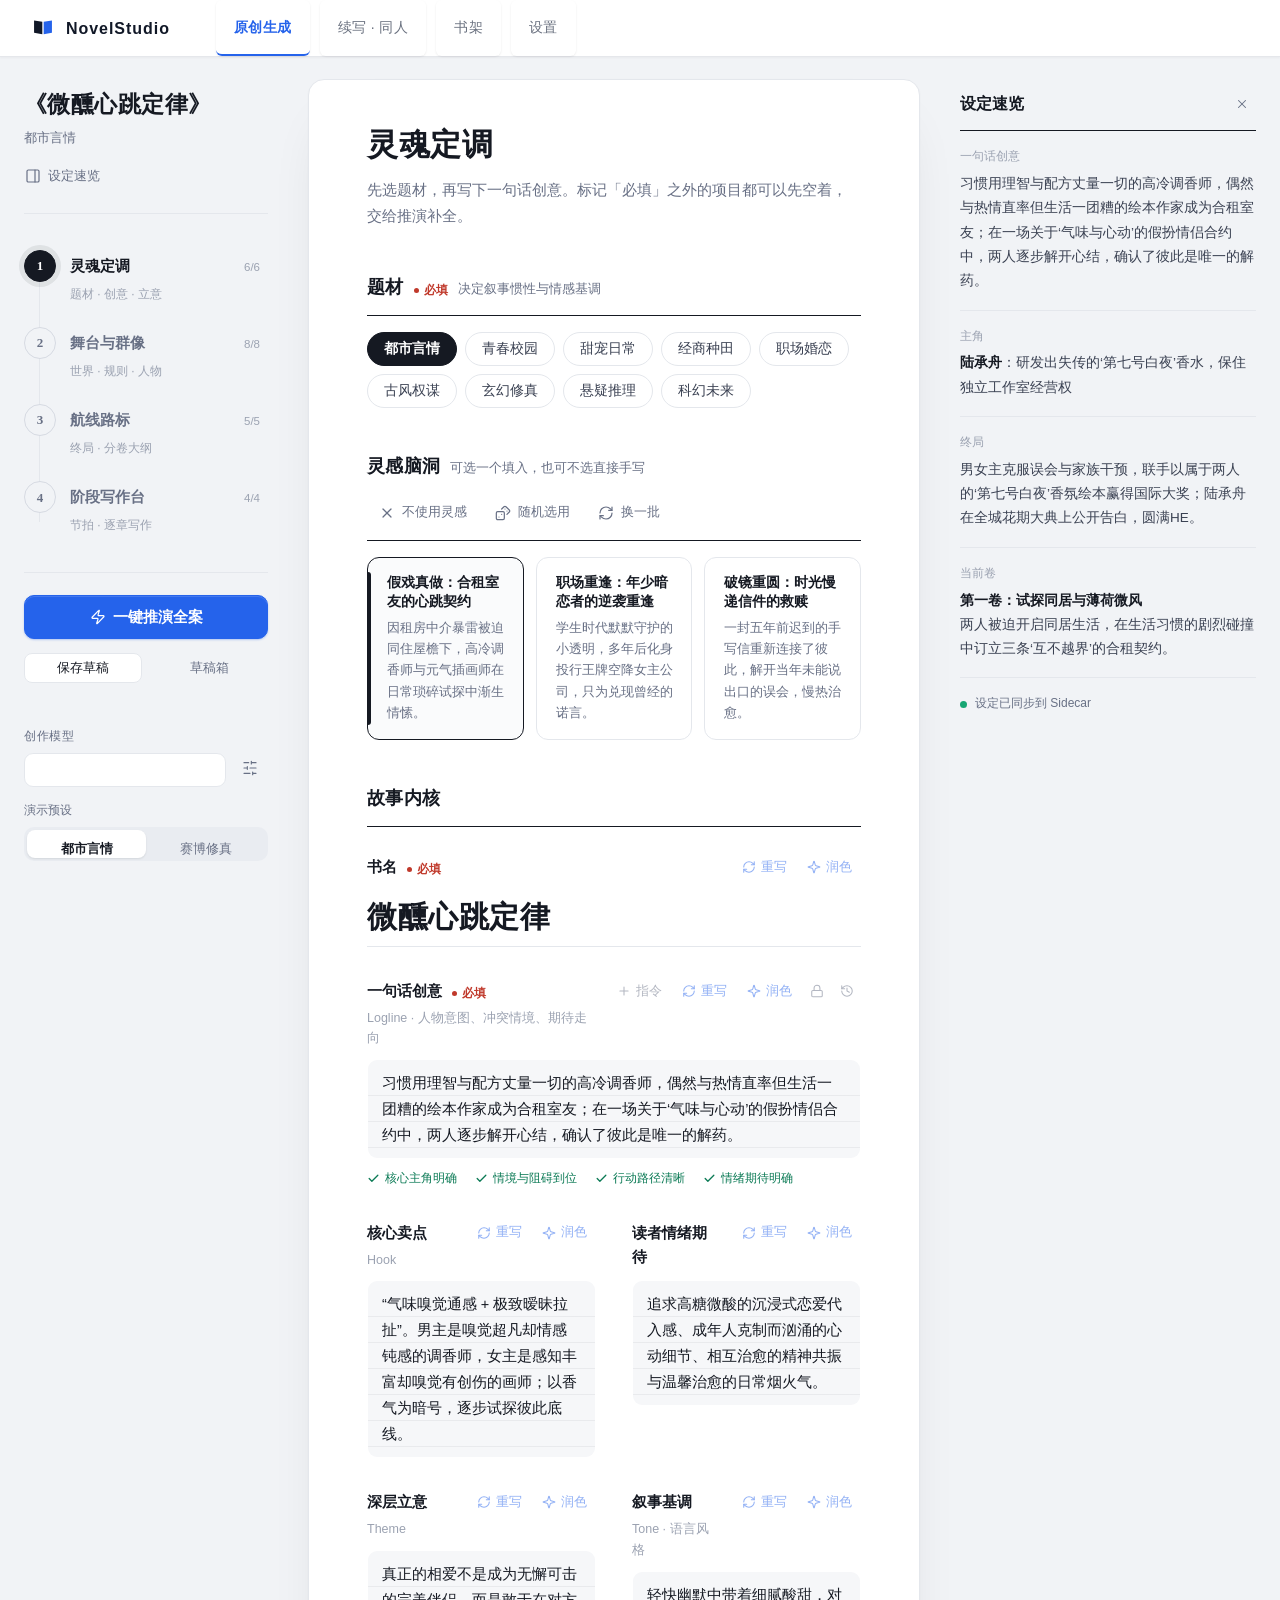
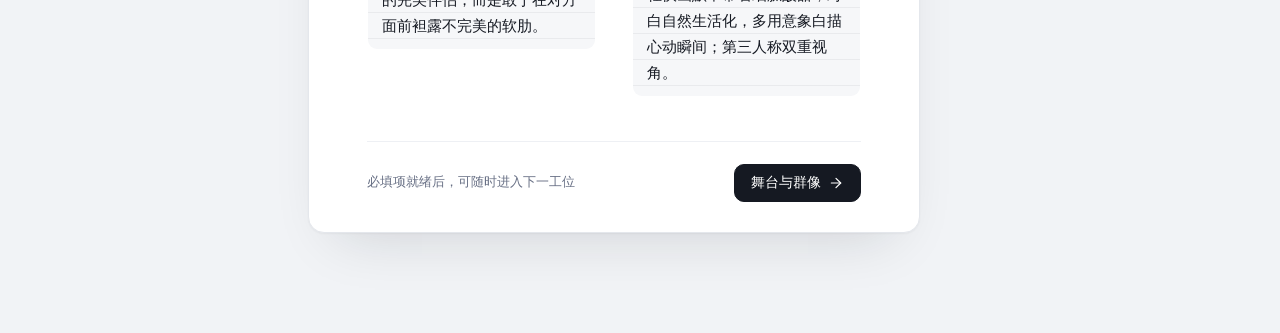
==== commit 9a9d25cd: "feat(original-studio): add draft box and align volume outline actions" ====
--- a/static/index.html
+++ b/static/index.html
@@ -73,6 +73,11 @@
         </nav>
         <div class="og-rail-foot">
           <button type="button" class="og-btn is-primary lg block" onclick="openChainedModal()"><svg class="ic " aria-hidden="true"><use href="#i-bolt"/></svg>一键推演全案</button>
+          <div class="og-draft-bar">
+            <button type="button" class="og-btn sm" id="btn_og_save_draft">保存草稿</button>
+            <button type="button" class="og-btn is-ghost sm" id="btn_og_draft_box">草稿箱</button>
+          </div>
+          <div class="og-draft-status" id="og_draft_status" aria-live="polite"></div>
           <div><label class="og-mini-label" for="og_provider">创作模型</label><div class="og-select-row"><select id="og_provider" class="og-select"></select><button type="button" class="og-btn is-ghost sm" id="btn_manage_og" title="管理模型配置" aria-label="管理模型配置" style="padding:0 9px"><svg class="ic " aria-hidden="true"><use href="#i-sliders"/></svg></button></div></div>
           <div><span class="og-mini-label">演示预设</span><div class="og-seg"><button type="button" id="btn_demo_romance" class="is-on" onclick="loadDemo('romance')">都市言情</button><button type="button" id="btn_demo_fantasy" onclick="loadDemo('fantasy')">赛博修真</button></div></div>
         </div>
@@ -157,7 +162,7 @@
   <div class="og-mono" id="c1_mono" aria-hidden="true">陆</div>
   <div>
     <div class="og-char-head">
-      <div><div class="og-char-name"><span id="c1_name_badge">陆承舟</span><em>Lu Chengzhou</em></div><div class="og-char-role"><span class="og-pill">第一主角</span><span class="og-req">必填</span></div></div>
+      <div><div class="og-char-name"><span id="c1_name_badge" class="og-editable-name" contenteditable="true" role="textbox" aria-label="第一主角姓名" title="点击可直接改名">陆承舟</span><em>Lu Chengzhou</em></div><div class="og-char-role"><span class="og-pill">第一主角</span><span class="og-req">必填</span></div></div>
       <div class="og-tools" role="group" aria-label="AI 辅助"><button type="button" class="og-tool is-ai" data-act="refine-char" data-mode="rewrite" data-field="char1"><svg class="ic " aria-hidden="true"><use href="#i-refresh"/></svg><span class="lbl">重写人物</span></button><button type="button" class="og-tool is-ai" data-act="refine-char" data-mode="polish" data-field="char1"><svg class="ic " aria-hidden="true"><use href="#i-sparkle"/></svg><span class="lbl">润色</span></button></div>
     </div>
     <div class="og-kv"><div><div class="og-k" style="--c:#B7791F"><i></i>外在目标<small>Want · 开局迫切想要的</small></div><textarea id="c1_want" class="og-input" rows="2">研发出失传的‘第七号白夜’香水，保住独立工作室经营权</textarea></div><div><div class="og-k" style="--c:#0B7A55"><i></i>内在缺失<small>Need · 心灵成长点</small></div><textarea id="c1_need" class="og-input" rows="2">打破冰冷理性防线，学会向信任的人表达真实情感</textarea></div><div><div class="og-k" style="--c:#7A8296"><i></i>创伤成因<small>Wound</small></div><textarea id="c1_wound" class="og-input" rows="2">童年被家族视作没有感情的调香机器，害怕被抛弃</textarea></div><div><div class="og-k" style="--c:#2563EB"><i></i>行事底线<small>Principle</small></div><textarea id="c1_principle" class="og-input" rows="2">绝不用廉价工业香精伪造手作香，尊重每一个生命的嗅觉记忆</textarea></div></div>
@@ -167,7 +172,7 @@
   <div class="og-mono" id="c2_mono" aria-hidden="true">姜</div>
   <div>
     <div class="og-char-head">
-      <div><div class="og-char-name"><span id="c2_name_badge">姜幼柠</span><em>Jiang Youning</em></div><div class="og-char-role"><select class="og-select-inline" id="c2_relation_sel" aria-label="角色定位"><option selected value="cp_love">恋爱 / CP 对象</option><option value="frenemy">欢喜冤家</option><option value="rival_antagonist">竞争对手 / 宿敌</option><option value="ally_friend">好友 / 闺蜜</option><option value="mentor">导师 / 长辈</option></select></div></div>
+      <div><div class="og-char-name"><span id="c2_name_badge" class="og-editable-name" contenteditable="true" role="textbox" aria-label="关键角色姓名" title="点击可直接改名">姜幼柠</span><em>Jiang Youning</em></div><div class="og-char-role"><select class="og-select-inline" id="c2_relation_sel" aria-label="角色定位"><option selected value="cp_love">恋爱 / CP 对象</option><option value="frenemy">欢喜冤家</option><option value="rival_antagonist">竞争对手 / 宿敌</option><option value="ally_friend">好友 / 闺蜜</option><option value="mentor">导师 / 长辈</option></select></div></div>
       <div class="og-tools" role="group" aria-label="AI 辅助"><button type="button" class="og-tool is-ai" data-act="refine-char" data-mode="rewrite" data-field="char2"><svg class="ic " aria-hidden="true"><use href="#i-refresh"/></svg><span class="lbl">重写人物</span></button><button type="button" class="og-tool is-ai" data-act="refine-char" data-mode="polish" data-field="char2"><svg class="ic " aria-hidden="true"><use href="#i-sparkle"/></svg><span class="lbl">润色</span></button></div>
     </div>
     <div class="og-kv"><div><div class="og-k" style="--c:#7A8296"><i></i>核心性格与驱动力<small>Motivation</small></div><textarea id="c2_mot" class="og-input" rows="2">乐天随性却坚韧，急需完成个人首部绘本出版以证明自己的创作价值</textarea></div><div><div class="og-k" style="--c:#7A8296"><i></i>与主角的互动焦点<small>Relation</small></div><textarea id="c2_rel" class="og-input" rows="2">作息黑白颠倒、生活习惯大碰撞，但能精准捕捉男主隐藏的脆弱</textarea></div></div>
@@ -190,13 +195,17 @@
     <div class="og-section-head"><h4 class="og-section-title">分卷大纲<small>1 阶段 = 1 分卷 · 第 1 卷必填</small></h4>
       <div class="og-actions"><button type="button" class="og-btn sm" id="btn_add_og_vol" data-act="add-vol"><svg class="ic " aria-hidden="true"><use href="#i-plus"/></svg>增加一卷</button></div></div>
     <div class="og-route" id="og_route_list">
-      <div class="og-vol is-current">
+      <div class="og-vol is-current" data-stage="1">
         <span class="og-vol-node"></span>
         <div class="og-vol-head">
           <div><div class="og-vol-title" id="st1_title">第一卷：试探同居与薄荷微风</div>
             <div class="og-vol-meta"><span class="og-pill is-now">当前攻坚卷</span><span>预估 10 章 · 约 2 万字</span></div></div>
-          <div class="og-actions"><button type="button" class="og-tool is-ai" data-act="rewrite-vol" data-stage="1"><svg class="ic " aria-hidden="true"><use href="#i-refresh"/></svg><span class="lbl">重写锚点</span></button>
-          <button type="button" class="og-btn is-primary sm" onclick="goToStep(4)">去写作台<svg class="ic " aria-hidden="true"><use href="#i-right"/></svg></button></div>
+          <div class="og-actions">
+            <button type="button" class="og-tool is-ai" data-act="rewrite-vol" data-stage="1"><svg class="ic " aria-hidden="true"><use href="#i-refresh"/></svg><span class="lbl">重写锚点</span></button>
+            <button type="button" class="og-btn sm" data-act="edit-vol" data-stage="1">编辑锚点</button>
+            <button type="button" class="og-btn is-primary sm" onclick="goToStep(4, 1)">去写作台<svg class="ic " aria-hidden="true"><use href="#i-right"/></svg></button>
+            <button type="button" class="og-tool" data-act="remove-vol">移除</button>
+          </div>
         </div>
         <div class="og-anchors">
           <div class="og-anchor" style="--c:#3B5BDB"><b>阶段核心目标</b><p id="st1_a1">两人被迫开启同居生活，在生活习惯的剧烈碰撞中订立三条‘互不越界’的合租契约。</p></div>
@@ -205,12 +214,17 @@
           <div class="og-anchor" style="--c:#6A55C9"><b>破局跳板</b><p id="st1_a4">男主母亲突然登门拜访，为了应对危机，男主主动提议签署为期三个月的‘假扮情侣’协议。</p></div>
         </div>
       </div>
-      <div class="og-vol is-pending">
+      <div class="og-vol is-pending" data-stage="2">
         <span class="og-vol-node"></span>
         <div class="og-vol-head">
           <div><div class="og-vol-title" id="st2_title">第二卷：契约情侣与香调升温</div>
             <div class="og-vol-meta"><span class="og-pill">待前卷完成</span><span>预估 12 章 · 约 2.5 万字</span></div></div>
-          <button type="button" class="og-btn sm" data-act="edit-vol" data-stage="2">编辑锚点</button>
+          <div class="og-actions">
+            <button type="button" class="og-tool is-ai" data-act="rewrite-vol" data-stage="2"><svg class="ic " aria-hidden="true"><use href="#i-refresh"/></svg><span class="lbl">重写锚点</span></button>
+            <button type="button" class="og-btn sm" data-act="edit-vol" data-stage="2">编辑锚点</button>
+            <button type="button" class="og-btn is-primary sm" onclick="goToStep(4, 2)">去写作台<svg class="ic " aria-hidden="true"><use href="#i-right"/></svg></button>
+            <button type="button" class="og-tool" data-act="remove-vol">移除</button>
+          </div>
         </div>
         <div class="og-anchors">
           <div class="og-anchor" style="--c:#3B5BDB"><b>核心目标</b><p id="st2_a1">以情侣身份出席艺术展，在公开场合高甜互动逐渐弄假成真</p></div>
@@ -224,11 +238,11 @@
 <div id="station_4" class="og-panel station-panel" style="display:none;">
   <h3 class="og-title">阶段写作台</h3>
   <p class="og-lede">先确认本卷的章节节拍，再按节拍逐章写作。写完高潮与跳板后会暂停，等你复盘再进入下一卷。</p>
-  <div class="og-volbar"><div class="og-volbar-title" id="st4_cur_title">第一卷 · 试探同居与薄荷微风</div><span class="og-pill is-now" id="st4_status_tag">节拍就绪，待攻坚</span></div>
+  <div class="og-volbar"><div class="og-volbar-title" id="st4_cur_title">第一卷 · 试探同居与薄荷微风</div><div class="og-actions"><select id="st4_stage_sel" class="og-select-inline" aria-label="切换当前攻坚分卷"></select><span class="og-pill is-now" id="st4_status_tag">节拍就绪，待攻坚</span></div></div>
 
   <div class="og-section" style="margin-top:34px">
     <div class="og-section-head"><h4 class="og-section-title">章节节拍表<small id="st4_beats_count">共 6 章</small></h4>
-      <div class="og-actions"><button type="button" class="og-btn is-ghost sm" onclick="openBeatDrawer(1)"><svg class="ic " aria-hidden="true"><use href="#i-list"/></svg>在抽屉中编辑</button><button type="button" class="og-btn is-ghost sm" id="btn_regen_beats" data-act="regen-beats"><svg class="ic " aria-hidden="true"><use href="#i-refresh"/></svg>重新推演</button></div></div>
+      <div class="og-actions"><button type="button" class="og-btn is-ghost sm" onclick="openBeatDrawer()"><svg class="ic " aria-hidden="true"><use href="#i-list"/></svg>在抽屉中编辑</button><button type="button" class="og-btn is-ghost sm" id="btn_regen_beats" data-act="regen-beats"><svg class="ic " aria-hidden="true"><use href="#i-refresh"/></svg>重新推演</button></div></div>
     <ol class="og-beats" id="beats_list">
       <li class="og-beat "><div class="og-beat-top"><span class="og-beat-no">第 1 章</span><span class="og-beat-name" id="b1_t">暴雨合租夜</span></div><p id="b1_d">中介携款潜逃，两人因同一套房源在雨夜对峙，最终各退一步合租</p></li>
       <li class="og-beat "><div class="og-beat-top"><span class="og-beat-no">第 2 章</span><span class="og-beat-name" id="b2_t">界线分明的三条家规</span></div><p id="b2_d">男主画地为界，女主外卖气味引发嗅觉警报，笑料百出</p></li>
@@ -240,8 +254,8 @@
 
   <div id="stage_runner_view" class="og-run">
     <div class="og-run-head">
-      <div class="og-run-top"><b id="runner_current_title">正在攻坚：第 5 章 · 台风停电夜的拥抱</b><span>42 tokens/s · 进度 85%</span></div>
-      <div class="og-progress"><i style="width:85%"></i></div>
+      <div class="og-run-top"><b id="runner_current_title">正在攻坚：第 5 章 · 台风停电夜的拥抱</b><div class="og-actions"><span id="runner_progress_text">准备中</span><button type="button" class="og-btn sm" id="btn_runner_pause" data-act="pause-stage">暂停</button><button type="button" class="og-btn sm" id="btn_runner_cancel" data-act="cancel-stage">取消</button></div></div>
+      <div class="og-progress"><i id="runner_progress_bar" style="width:10%"></i></div>
     </div>
     <div class="og-stream" id="runner_typewriter_content">
       <p class="og-note">已注入：姜幼柠怕黑怕火的心结 · 两人已合租三周</p>
@@ -265,7 +279,7 @@
 
   <div class="og-dock">
     <span class="og-dock-msg"><svg class="ic " aria-hidden="true"><use href="#i-check"/></svg>预检通过，故事状态记忆层已加载</span>
-    <button type="button" class="og-btn is-primary lg" id="btn_run_stage" onclick="startStageExecution(1)"><svg class="ic " aria-hidden="true"><use href="#i-play"/></svg>开始本卷写作</button>
+    <button type="button" class="og-btn is-primary lg" id="btn_run_stage" onclick="startStageExecution()"><svg class="ic " aria-hidden="true"><use href="#i-play"/></svg>开始本卷写作</button>
   </div>
   <div class="og-nav"><button type="button" class="og-btn" onclick="goToStep(3)"><svg class="ic " aria-hidden="true"><use href="#i-left"/></svg>航线路标</button><span>第一卷写完后即可启动第二卷</span></div>
 </div>
@@ -995,7 +1009,7 @@
 <div id="beat_drawer" class="og og-drawer" style="display:none;" role="dialog" aria-modal="true" aria-labelledby="beat_drawer_title">
   <div class="og-drawer-head"><div><h3 id="beat_drawer_title">本卷章节节拍表</h3><p>写作将严格按节拍逐章推进</p></div><button type="button" class="og-tool icon" onclick="closeBeatDrawer()" aria-label="关闭"><svg class="ic " aria-hidden="true"><use href="#i-x"/></svg></button></div>
   <div id="beat_items_list" class="og-drawer-list"></div>
-  <div class="og-drawer-foot"><button type="button" class="og-btn sm" onclick="openBeatDrawer(1)"><svg class="ic " aria-hidden="true"><use href="#i-refresh"/></svg>重新推演节拍</button><button type="button" class="og-btn is-primary sm" onclick="confirmBeatDrawer()"><svg class="ic " aria-hidden="true"><use href="#i-check"/></svg>确认节拍</button></div>
+  <div class="og-drawer-foot"><button type="button" class="og-btn sm" onclick="openBeatDrawer()"><svg class="ic " aria-hidden="true"><use href="#i-refresh"/></svg>重新推演节拍</button><button type="button" class="og-btn is-primary sm" onclick="confirmBeatDrawer()"><svg class="ic " aria-hidden="true"><use href="#i-check"/></svg>确认节拍</button></div>
 </div>
 
 <div id="checkpoint_modal" class="og og-mask" style="display:none;">
@@ -1245,6 +1259,28 @@
   </div>
 </div>
 
+<!-- ================= 原创草稿箱模态框 ================= -->
+<div class="modal-mask" id="og_drafts_modal" role="dialog" aria-modal="true" aria-labelledby="og_drafts_title" style="display:none;">
+  <div class="modal-box og-drafts-box">
+    <div class="og-drafts-head">
+      <h3 style="margin:0" id="og_drafts_title">原创草稿箱</h3>
+      <button type="button" class="ghost mini-btn" id="og_drafts_close" aria-label="关闭">✕</button>
+    </div>
+    <p class="mini og-drafts-sub">保存写了一半的设定与大纲，随时继续创作；不会影响已生成的小说。</p>
+    <div class="og-drafts-toolbar">
+      <button type="button" class="og-btn sm" id="og_drafts_new_btn">新建空白草稿</button>
+      <button type="button" class="og-btn is-ghost sm" id="og_drafts_import_btn">导入备份 JSON</button>
+      <input type="file" id="og_drafts_import_file" accept=".json,application/json" style="display:none;">
+    </div>
+    <div class="og-drafts-list" id="og_drafts_list">
+      <div class="og-drafts-empty">加载中…</div>
+    </div>
+    <div class="actions" style="margin-top:16px;">
+      <button type="button" class="secondary" id="og_drafts_cancel_btn">关闭</button>
+    </div>
+  </div>
+</div>
+
   <script src="/static/js/util.js"></script>
   <script src="/static/js/dialog.js"></script>
   <script src="/static/js/state.js"></script>
--- a/static/css/app.css
+++ b/static/css/app.css
@@ -2554,3 +2554,95 @@
   color: var(--ink);
   background: var(--card-subtle);
 }
+
+/* 原创草稿箱样式 */
+.og-draft-bar {
+  display: grid;
+  grid-template-columns: 1fr 1fr;
+  gap: 8px;
+}
+.og-draft-status {
+  font-size: 11px;
+  color: var(--muted);
+  min-height: 16px;
+  line-height: 1.4;
+}
+.og-drafts-box {
+  max-width: 560px;
+  width: 92%;
+}
+.og-drafts-head {
+  display: flex;
+  align-items: center;
+  justify-content: space-between;
+  margin-bottom: 6px;
+}
+.og-drafts-sub {
+  color: var(--muted);
+  margin: 0 0 12px;
+}
+.og-drafts-toolbar {
+  display: flex;
+  gap: 8px;
+  margin-bottom: 12px;
+  flex-wrap: wrap;
+}
+.og-drafts-list {
+  display: flex;
+  flex-direction: column;
+  gap: 8px;
+  max-height: 340px;
+  overflow-y: auto;
+  padding-right: 2px;
+}
+.og-drafts-empty {
+  text-align: center;
+  padding: 28px 12px;
+  color: var(--muted);
+  font-size: 13px;
+  border: 1px dashed var(--line);
+  border-radius: 8px;
+}
+.og-draft-item {
+  display: flex;
+  align-items: flex-start;
+  justify-content: space-between;
+  gap: 12px;
+  padding: 10px 12px;
+  border: 1px solid var(--line);
+  border-radius: 8px;
+  background: var(--card-subtle);
+}
+.og-draft-item.is-active {
+  border-color: var(--accent);
+}
+.og-draft-info {
+  flex: 1;
+  min-width: 0;
+}
+.og-draft-title {
+  font-weight: 600;
+  font-size: 14px;
+  margin-bottom: 4px;
+  word-break: break-word;
+}
+.og-draft-meta {
+  font-size: 12px;
+  color: var(--muted);
+  display: flex;
+  flex-wrap: wrap;
+  gap: 8px;
+}
+.og-draft-logline {
+  font-size: 12px;
+  color: var(--ink);
+  opacity: 0.85;
+  margin-top: 5px;
+  line-height: 1.45;
+  word-break: break-word;
+}
+.og-draft-ops {
+  display: flex;
+  gap: 6px;
+  flex-shrink: 0;
+}
--- a/static/css/original_studio.css
+++ b/static/css/original_studio.css
@@ -379,6 +379,7 @@
 .og-stream h3 { margin: 18px 0 8px; font-size: 15px; font-weight: 700; }
 .og-stream .og-note { text-indent: 0; font-family: inherit; font-size: 12.5px; color: var(--og-faint); }
 .og-caret { display: inline-block; width: 2px; height: 1.1em; margin-left: 2px; vertical-align: text-bottom; background: var(--accent); animation: ogBlink 1.1s steps(1) infinite; }
+.og-caret.is-paused { animation: none; opacity: .35; }
 @keyframes ogBlink { 50% { opacity: 0; } }
 
 .og-check { display: none; margin-top: 28px; padding: 24px 26px; border: 1px solid #BFE3D2; border-radius: 14px; background: #F6FCF9; }
@@ -500,3 +501,6 @@
 
 /* 写作进行中或待复盘时，隐藏底部的「开始写作」操作条 */
 .og-run[style*="display: block"] ~ .og-dock, .og-check[style*="display: block"] ~ .og-dock { display: none; }
+.og .og-editable-name { cursor: text; border-bottom: 1px dashed transparent; border-radius: 4px; padding: 0 3px; transition: border-color .15s, background-color .15s; }
+.og .og-editable-name:hover { border-bottom-color: #B9C0CE; background: rgba(21,25,34,.03); }
+.og .og-editable-name:focus { outline: none; border-bottom-color: var(--accent); background: var(--accent-soft); }
